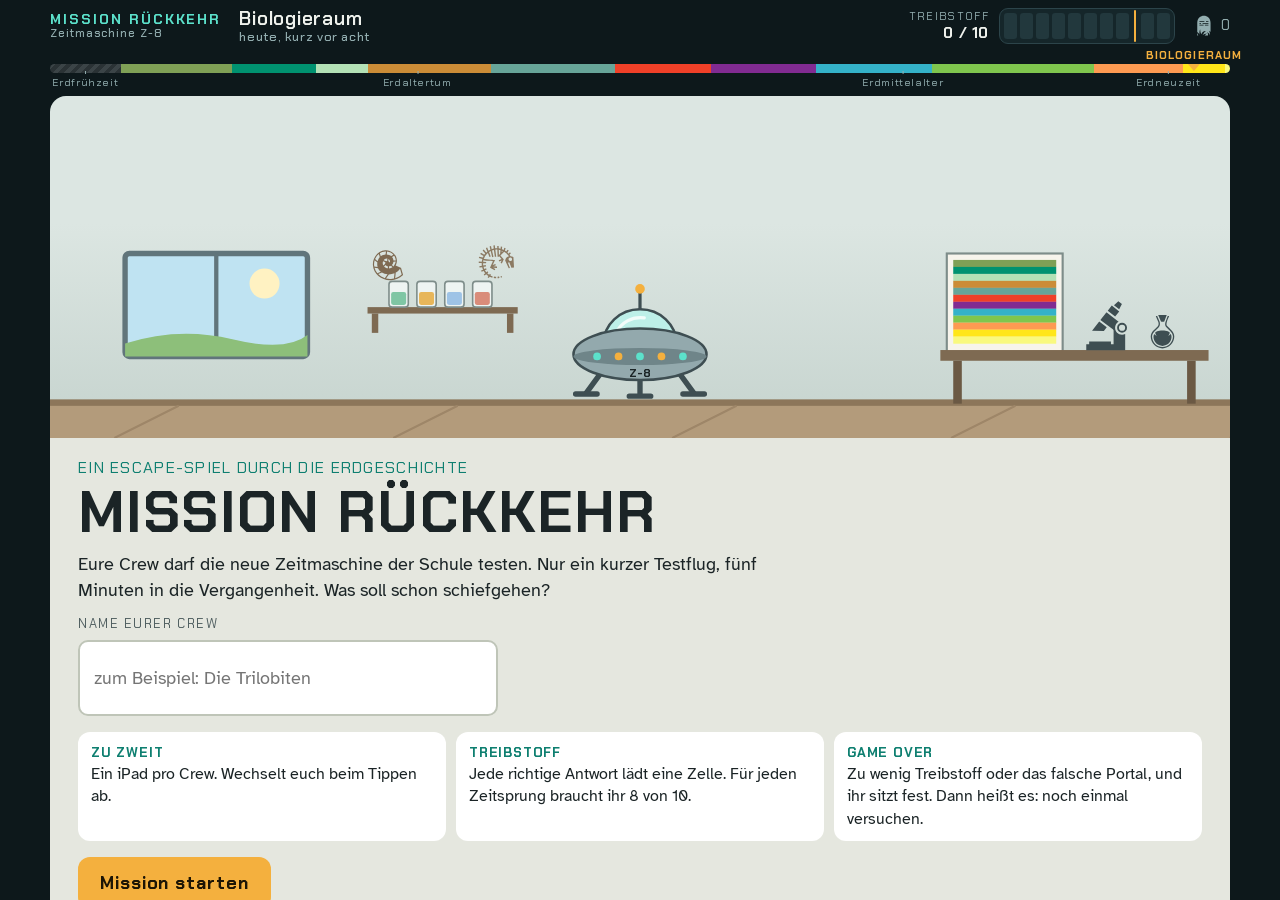
==== HTML App Mission Rückkehr/Mission_Rueckkehr.html @ dff00c0c "Add files via upload" ====
<!doctype html>
<html lang="de">
<head>
<meta charset="utf-8">
<meta name="viewport" content="width=device-width, initial-scale=1, viewport-fit=cover">
</head>
<body>
<title>Mission Rückkehr</title>
<meta name="claude:viewport-fit-sides" content="cover">
<meta name="apple-mobile-web-app-capable" content="yes">
<link rel="preconnect" href="https://fonts.googleapis.com">
<link rel="stylesheet" href="https://fonts.googleapis.com/css2?family=Atkinson+Hyperlegible:wght@400;700&family=Chakra+Petch:wght@500;600;700&display=swap">
<style>
/* Layout: Zeitmaschinen-Konsole (dunkel): oben Anzeige mit Treibstoff, darunter die geologische Zeitskala,
   darunter Szene des Zeitalters und eine helle Arbeitsplatte für die Aufgaben. Overlays für Film, Game over und Sprung. */
:root {
  color-scheme: dark;
  --night: #0D181B;
  --console: #15262A;
  --line: #2C444A;
  --glow: #5CE1CB;
  --amber: #F4B03E;
  --paper: #EEF1EC;
  --muted-d: #93AEB0;
  --stone: #E5E7DF;
  --stone-2: #D4D8CD;
  --stone-3: #BFC5B8;
  --ink: #1B2426;
  --ink-2: #4E5D5F;
  --sel: #0E7F70;
  --ok: #24864F; --ok-bg: #DDEFE3;
  --bad: #B6412A; --bad-bg: #F5DDD5;
  --info-bg: #F1E8CF;
  --blood: #7A1E14;
  --white: #FFFFFF;
  --f-display: "Chakra Petch", "Avenir Next Condensed", "DIN Alternate", "Arial Narrow", system-ui, sans-serif;
  --f-body: "Atkinson Hyperlegible", "Avenir Next", "Segoe UI", system-ui, sans-serif;
  --scene-h: clamp(76px, 19vh, 200px);
  --hero-h: clamp(120px, min(38vh, 30vw), 380px);
}
html { height: 100%; }
body {
  margin: 0; height: 100%; height: 100dvh; overflow: hidden;
  background: var(--night); color: var(--paper);
  font-family: var(--f-body); font-size: 18px; line-height: 1.45;
  padding-left: max(16px, env(safe-area-inset-left, 0px));
  padding-right: max(16px, env(safe-area-inset-right, 0px));
  padding-block: 0;
  -webkit-text-size-adjust: 100%; touch-action: manipulation; -webkit-tap-highlight-color: transparent;
}
#app { height: 100%; display: grid; grid-template-rows: auto auto minmax(0, 1fr); max-width: 1180px; margin: 0 auto; }
button, input { font: inherit; }
button { -webkit-appearance: none; appearance: none; }
:focus-visible { outline: 3px solid var(--glow); outline-offset: 2px; }
svg { overflow: hidden; }

/* ---------- Konsole ---------- */
.hud { display: flex; align-items: center; gap: 8px 18px; padding-block: 8px 4px; flex-wrap: wrap; }
.brand { font-family: var(--f-display); font-weight: 700; letter-spacing: .14em; text-transform: uppercase; font-size: 14px; color: var(--glow); user-select: none; -webkit-user-select: none; line-height: 1.15; cursor: default; }
.brand small { display: block; color: var(--muted-d); letter-spacing: .08em; font-weight: 500; font-size: 11.5px; text-transform: none; max-width: 22ch; overflow: hidden; text-overflow: ellipsis; white-space: nowrap; }
.readout { font-family: var(--f-display); font-size: 19px; font-weight: 600; letter-spacing: .04em; line-height: 1.12; min-width: 0; }
.readout span { display: block; font-size: 12.5px; font-weight: 500; color: var(--muted-d); letter-spacing: .05em; }
.fuel { margin-left: auto; display: flex; align-items: center; gap: 10px; }
.fuel .fl { font-family: var(--f-display); font-size: 11px; letter-spacing: .12em; text-transform: uppercase; color: var(--muted-d); text-align: right; line-height: 1.2; }
.fuel .fl b { display: block; color: var(--paper); font-size: 15px; letter-spacing: .04em; }
.cells { display: flex; gap: 3px; position: relative; padding: 4px; border: 1.5px solid var(--line); border-radius: 9px; background: var(--console); }
.cells i { width: 13px; height: 26px; border-radius: 3px; background: #22383D; transition: background .3s; }
.cells i.on { background: var(--glow); box-shadow: 0 0 8px rgba(92,225,203,.6); }
.cells i.red { background: var(--bad); }
.cells i.pop { animation: pop .45s ease; }
.cells i.mark { margin-left: 6px; }
.cells i.mark::before { content: ""; position: absolute; }
.cells .th { position: absolute; top: -4px; bottom: -4px; width: 2px; background: var(--amber); border-radius: 1px; }
.cells.ready { border-color: var(--glow); }
.lives { display: flex; align-items: center; gap: 6px; font-family: var(--f-display); font-size: 15px; color: var(--muted-d); }
.lives svg { width: 22px; height: 22px; color: var(--muted-d); }
@keyframes pop { 0% { transform: scale(.6); } 60% { transform: scale(1.25); } 100% { transform: scale(1); } }

.timeline { position: relative; padding-block: 16px 2px; }
.tl-bar { display: flex; height: 9px; border-radius: 5px; overflow: hidden; }
.tl-bar i { display: block; height: 100%; }
.tl-bar i.pre { background: repeating-linear-gradient(135deg, #3B4447 0 4px, #2A3235 4px 8px); }
.tl-groups { position: relative; height: 15px; font-family: var(--f-display); font-size: 10.5px; letter-spacing: .06em; color: var(--muted-d); }
.tl-groups span { position: absolute; top: 2px; white-space: nowrap; transform: translateX(-50%); }
.tl-groups span::before { content: ""; position: absolute; left: 50%; top: -4px; height: 3px; width: 1px; background: var(--muted-d); }
.tl-mark { position: absolute; top: 0; transform: translateX(-50%); transition: left 1.2s cubic-bezier(.6,0,.3,1); display: flex; flex-direction: column; align-items: center; pointer-events: none; }
.tl-mark b { font-family: var(--f-display); font-size: 11px; font-weight: 700; letter-spacing: .1em; text-transform: uppercase; color: var(--amber); white-space: nowrap; }
.tl-mark i { width: 0; height: 0; border-left: 6px solid transparent; border-right: 6px solid transparent; border-top: 7px solid var(--amber); }

main { overflow-y: auto; overscroll-behavior: contain; -webkit-overflow-scrolling: touch; min-height: 0; padding-bottom: max(20px, env(safe-area-inset-bottom, 0px)); }
.stage { margin-top: 6px; }
.scene { position: relative; height: var(--scene-h); border-radius: 16px 16px 0 0; overflow: hidden; background: var(--console); }
.scene.hero { height: var(--hero-h); }
.scene > svg { position: absolute; inset: 0; width: 100%; height: 100%; display: block; }
.scene .tag { position: absolute; left: 12px; top: 10px; display: flex; align-items: center; gap: 8px; background: rgba(9,17,19,.78); border-radius: 9px; padding: 5px 10px 5px 6px; }
.tag .era { font-family: var(--f-display); font-weight: 700; letter-spacing: .1em; text-transform: uppercase; font-size: 13.5px; padding: 2px 8px; border-radius: 5px; }
.tag .ago { font-family: var(--f-display); font-size: 13px; color: var(--paper); letter-spacing: .03em; }
.panel { background: var(--stone); color: var(--ink); border-radius: 0 0 16px 16px; padding: 18px clamp(14px, 3vw, 28px) 22px; }

/* Bordcomputer Z-8 */
.z8 { display: grid; grid-template-columns: 64px minmax(0, 1fr); gap: 12px; align-items: start; margin-bottom: 14px; }
.z8-ava { width: 64px; height: 54px; background: var(--night); border-radius: 12px; display: grid; place-items: center; }
.z8-ava svg { width: 56px; height: 46px; }
.z8-msg { background: var(--night); color: var(--paper); border-radius: 4px 14px 14px 14px; padding: 10px 14px; min-height: 44px; }
.z8-msg b { font-family: var(--f-display); letter-spacing: .12em; color: var(--glow); font-size: 12.5px; display: block; }
.z8-msg p { margin: 2px 0 0; font-size: 17.5px; line-height: 1.4; }
.z8-msg p + p { margin-top: 6px; }
.tk-how { font-size: 15px; color: var(--ink-2); margin: -4px 0 12px; }
.tk-n { font-family: var(--f-display); font-weight: 700; font-size: 12.5px; letter-spacing: .14em; text-transform: uppercase; color: var(--sel); margin-bottom: 6px; }

/* Knöpfe und Rückmeldungen */
.btn { font-family: var(--f-display); font-weight: 700; font-size: 18px; letter-spacing: .05em; border-radius: 12px; padding: 12px 22px; min-height: 52px; border: 0; cursor: pointer; display: inline-flex; align-items: center; justify-content: center; gap: 10px; color: #1D1505; background: var(--amber); }
.btn:active { transform: translateY(1px); }
.btn.ghost { background: transparent; color: var(--ink); border: 2px solid var(--stone-3); }
.btn.ghost.dark { color: var(--paper); border-color: var(--line); }
.btn.teal { background: var(--glow); }
.btn.red { background: #E2563C; color: #FFFFFF; }
.btn[disabled] { opacity: .4; cursor: default; }
.actions { display: flex; gap: 12px; flex-wrap: wrap; margin-top: 16px; align-items: center; }
.actions .grow { flex: 1; }
.fb { margin-top: 12px; padding: 11px 15px; border-radius: 12px; font-size: 16.5px; max-width: 80ch; }
.fb:empty { display: none; }
.fb.info { background: var(--info-bg); }
.fb.ok { background: var(--ok-bg); border-left: 5px solid var(--ok); }
.fb.bad { background: var(--bad-bg); border-left: 5px solid var(--bad); }

/* Kärtchen und Ziele */
.pool { display: flex; flex-wrap: wrap; gap: 10px; padding: 10px; background: var(--stone-2); border-radius: 12px; min-height: 64px; align-content: flex-start; }
.pool:empty::before { content: "Alle Kärtchen sind verteilt."; color: var(--ink-2); font-size: 15px; align-self: center; padding-left: 4px; }
.pool-l { font-family: var(--f-display); font-size: 11.5px; letter-spacing: .14em; text-transform: uppercase; color: var(--ink-2); margin: 0 0 6px; }
.tray { position: sticky; bottom: 0; z-index: 4; background: var(--stone); padding: 10px 0 6px; margin-top: 12px; border-top: 1px solid var(--stone-3); }
.chip { max-width: 100%; background: var(--white); color: var(--ink); border: 2px solid var(--stone-3); border-radius: 10px; padding: 8px 13px; min-height: 48px; display: inline-flex; align-items: center; gap: 10px; cursor: pointer; text-align: left; font-size: 16.5px; line-height: 1.25; }
.chip .ci { display: inline-grid; place-items: center; flex: none; }
.chip small { display: block; color: var(--ink-2); font-size: 13.5px; line-height: 1.25; margin-top: 2px; }
.chip.sel { border-color: var(--sel); box-shadow: 0 0 0 3px rgba(14,127,112,.35); }
.chip.ok { border-color: var(--ok); background: #EDF7F0; cursor: default; }
.chip.bad { border-color: var(--bad); background: var(--bad-bg); cursor: default; }
.chip .fix { display: block; font-size: 13.5px; font-weight: 700; color: var(--bad); margin-top: 3px; }
.chip.shake { animation: shake .45s; }
@keyframes shake { 0%,100% { transform: translateX(0); } 25% { transform: translateX(-5px); } 75% { transform: translateX(5px); } }
.tile { display: inline-grid; place-items: center; width: 44px; height: 44px; border-radius: 9px; }
.tile svg { width: 32px; height: 32px; display: block; }
.zone { border: 2px dashed #98A196; border-radius: 12px; background: rgba(255,255,255,.55); min-height: 56px; padding: 7px; display: flex; flex-wrap: wrap; gap: 8px; align-items: center; cursor: pointer; min-width: 0; }
.zone.armed { border-color: var(--sel); border-style: solid; background: rgba(14,127,112,.08); }
.locked .zone { cursor: default; }
.num { width: 36px; height: 36px; border-radius: 50%; background: var(--sel); color: var(--white); display: grid; place-items: center; font-family: var(--f-display); font-weight: 700; font-size: 18px; flex: none; }

.lab { display: grid; grid-template-columns: minmax(0, 1.2fr) minmax(0, 1fr); gap: 16px; align-items: start; }
.lab figure { margin: 0; background: var(--white); border-radius: 14px; padding: 6px; }
.lab figure svg { width: 100%; height: auto; max-height: 38vh; display: block; }
.lab .rows { display: grid; gap: 10px; }
.lrow { display: grid; grid-template-columns: 40px minmax(0,1fr); gap: 10px; align-items: center; }
.bins { display: grid; grid-template-columns: repeat(auto-fit, minmax(min(100%, 240px), 1fr)); gap: 12px; }
.bin { display: flex; flex-direction: column; gap: 8px; min-width: 0; }
.bin-h { font-family: var(--f-display); font-weight: 700; letter-spacing: .05em; font-size: 17px; padding: 7px 12px; border-radius: 10px; background: var(--ink); color: var(--paper); }
.bin-h small { display: block; font-family: var(--f-body); font-weight: 400; font-size: 13.5px; letter-spacing: 0; opacity: .8; }
.bin .zone { min-height: 130px; align-content: flex-start; }
.order { display: grid; grid-template-columns: repeat(var(--n, 5), minmax(0, 1fr)); gap: 10px; }
.oslot { display: flex; flex-direction: column; gap: 6px; min-width: 0; align-items: stretch; }
.oslot .num { margin: 0 auto; }
.oslot .zone { min-height: 128px; padding: 5px; align-items: stretch; justify-content: center; }
.order-hint { display: flex; justify-content: space-between; font-family: var(--f-display); font-size: 12.5px; letter-spacing: .06em; color: var(--ink-2); margin-top: 6px; }
.chip.card { flex-direction: column; align-items: stretch; gap: 5px; padding: 6px 8px 8px; font-size: 15px; width: 100%; }
.pool .chip.card { width: calc(25% - 8px); min-width: 150px; }
.chip.card .ci svg { width: 100%; height: 64px; display: block; }
.wt { background: #F0EDE4; border-radius: 7px; padding: 4px; color: #3E3328; }
.match { display: grid; grid-template-columns: repeat(auto-fit, minmax(min(100%, 400px), 1fr)); gap: 10px 18px; }
.mrow { display: grid; grid-template-columns: 150px minmax(0,1fr); gap: 10px; align-items: center; }
.mrow .cat { font-weight: 700; font-size: 17px; line-height: 1.2; }
.cloze { font-size: 18.5px; line-height: 2.3; max-width: 80ch; background: var(--white); border-radius: 14px; padding: 12px 16px; }
.zone.gap { display: inline-flex; min-height: 44px; min-width: 140px; padding: 3px 6px; vertical-align: middle; margin: 2px; line-height: 1.2; }
.zone.gap .chip { min-height: 36px; padding: 4px 10px; }
.zone .fixw { font-size: 14px; font-weight: 700; color: var(--bad); padding: 0 4px; }

/* Ja-nein-Karten */
.yn { display: grid; grid-template-columns: 112px minmax(0, 1fr); gap: 16px; align-items: center; background: var(--white); border-radius: 14px; padding: 14px 16px; }
.yn .tile { width: 112px; height: 112px; border-radius: 14px; }
.yn .tile svg { width: 80px; height: 80px; }
.yn q { display: block; font-size: 20px; font-weight: 700; line-height: 1.35; quotes: none; }
.yn .cnt { font-family: var(--f-display); font-size: 12.5px; letter-spacing: .14em; text-transform: uppercase; color: var(--ink-2); }
.two { display: flex; gap: 12px; margin-top: 12px; flex-wrap: wrap; }
.opt { flex: 1 1 200px; background: var(--white); border: 2px solid var(--stone-3); border-radius: 12px; padding: 12px 16px; min-height: 56px; cursor: pointer; color: var(--ink); font-family: var(--f-display); font-weight: 700; font-size: 19px; }
.opt.ok { border-color: var(--ok); background: var(--ok-bg); }
.opt.bad { border-color: var(--bad); background: var(--bad-bg); }
.opt[disabled] { cursor: default; }
.prog { display: flex; gap: 6px; margin: 0 0 10px; }
.prog i { width: 26px; height: 6px; border-radius: 3px; background: var(--stone-3); }
.prog i.ok { background: var(--ok); } .prog i.bad { background: var(--bad); } .prog i.cur { background: var(--sel); }

/* Portale */
.portals { display: grid; grid-template-columns: repeat(auto-fit, minmax(min(100%, 220px), 1fr)); gap: 14px; }
.portal { background: var(--night); color: var(--paper); border: 0; border-radius: 16px; padding: 16px 14px 18px; cursor: pointer; display: grid; justify-items: center; gap: 12px; text-align: center; font-size: 17px; line-height: 1.3; }
.portal .ring { width: 116px; height: 116px; border-radius: 50%; display: grid; place-items: center; position: relative; }
.portal .ring::before, .portal .ring::after { content: ""; position: absolute; inset: -6px; border-radius: 50%; border: 3px solid var(--glow); border-color: var(--glow) transparent var(--glow) transparent; animation: spin 2.4s linear infinite; }
.portal .ring::after { inset: -14px; border-color: transparent var(--amber) transparent var(--amber); border-width: 2px; animation-duration: 3.6s; animation-direction: reverse; }
.portal .ring span { display: flex; gap: 2px; }
.portal .ring svg { width: 48px; height: 48px; }
.portal:active { transform: scale(.98); }

/* Zeitsturm */
.track { position: relative; height: 54px; background: var(--night); border-radius: 12px; margin-bottom: 14px; overflow: hidden; }
.track .rail { position: absolute; left: 50px; right: 70px; top: 26px; height: 3px; background: repeating-linear-gradient(90deg, #3E5A60 0 10px, transparent 10px 18px); }
.track .home { position: absolute; right: 12px; top: 8px; font-family: var(--f-display); font-size: 12px; color: var(--glow); letter-spacing: .1em; text-align: center; line-height: 1.1; }
.track .home svg { width: 22px; height: 22px; display: block; margin: 0 auto; color: var(--glow); }
.track .ship { position: absolute; top: 4px; width: 62px; height: 46px; transition: left .8s cubic-bezier(.5,0,.3,1); }
.track .ship svg { width: 100%; height: 100%; }
.timer { height: 8px; border-radius: 4px; background: var(--stone-2); overflow: hidden; margin: 10px 0 0; }
.timer i { display: block; height: 100%; background: var(--sel); width: 100%; }
.timer.low i { background: var(--bad); }
.st-card { background: var(--white); border-radius: 14px; padding: 16px 18px; }
.st-card q { display: block; font-size: 21px; font-weight: 700; line-height: 1.35; quotes: "„" "“"; }
.st-card .cnt { font-family: var(--f-display); font-size: 12.5px; letter-spacing: .14em; text-transform: uppercase; color: var(--ink-2); }

/* Start und Diplom */
.hero-sub { font-family: var(--f-display); font-size: 16px; letter-spacing: .08em; text-transform: uppercase; color: var(--sel); margin: 0 0 4px; }
.hero-h { font-family: var(--f-display); font-weight: 700; font-size: clamp(34px, 6vw, 58px); line-height: 1; letter-spacing: .02em; margin: 0 0 10px; text-transform: uppercase; color: var(--ink); }
.crew { display: grid; gap: 6px; max-width: 420px; margin: 12px 0 2px; }
.crew label { font-family: var(--f-display); font-size: 13px; letter-spacing: .12em; text-transform: uppercase; color: var(--ink-2); }
.crew input { font-size: 18px; padding: 11px 14px; border-radius: 10px; border: 2px solid var(--stone-3); background: var(--white); color: var(--ink); min-height: 50px; }
.crew input:focus { outline: 3px solid var(--sel); border-color: var(--sel); }
.rules { display: grid; grid-template-columns: repeat(auto-fit, minmax(200px, 1fr)); gap: 10px; margin: 16px 0 4px; padding: 0; list-style: none; }
.rules li { background: var(--white); border-radius: 12px; padding: 11px 13px; font-size: 15.5px; }
.rules li b { display: block; font-family: var(--f-display); letter-spacing: .06em; color: var(--sel); font-size: 13.5px; text-transform: uppercase; }
.credits { margin-top: 16px; font-size: 13px; color: var(--ink-2); }
.diploma { position: relative; background: #FBF7EC; border: 2px solid #D9CBA4; border-radius: 18px; padding: 22px clamp(16px, 4vw, 40px); text-align: center; box-shadow: inset 0 0 0 6px #FBF7EC, inset 0 0 0 8px #E5D8B5; }
.diploma .trophy { width: 84px; height: 84px; color: #C08A1E; margin: 0 auto 4px; display: block; }
.diploma .dk { font-family: var(--f-display); letter-spacing: .3em; text-transform: uppercase; color: #8A7552; font-size: 14px; }
.diploma h1 { font-family: var(--f-display); font-size: clamp(28px, 5vw, 44px); margin: 4px 0 6px; color: var(--ink); line-height: 1.05; }
.diploma p { margin: 0 auto; max-width: 52ch; color: var(--ink-2); font-size: 17px; }
.stats { display: flex; justify-content: center; gap: 10px 26px; flex-wrap: wrap; margin: 16px 0 6px; }
.stats div { font-family: var(--f-display); font-size: 13px; letter-spacing: .1em; text-transform: uppercase; color: #8A7552; }
.stats b { display: block; font-size: 28px; color: var(--ink); letter-spacing: .02em; }
.rank { display: inline-block; margin-top: 10px; font-family: var(--f-display); font-weight: 700; letter-spacing: .08em; background: var(--ink); color: var(--amber); padding: 6px 14px; border-radius: 8px; }
.confetti { position: fixed; inset: 0; pointer-events: none; z-index: 40; overflow: hidden; }
.confetti i { position: absolute; top: -20px; width: 9px; height: 14px; border-radius: 2px; animation: fall 3.2s linear forwards; }
@keyframes fall { to { transform: translateY(110vh) rotate(540deg); } }

/* ---------- Overlays ---------- */
.ov { position: fixed; inset: 0; z-index: 50; background: var(--night); color: var(--paper); display: grid; grid-template-rows: minmax(0, 1fr) auto; padding: env(safe-area-inset-top, 0px) max(16px, env(safe-area-inset-right, 0px)) max(14px, env(safe-area-inset-bottom, 0px)) max(16px, env(safe-area-inset-left, 0px)); animation: fadein .3s ease; }
.ov.out { animation: fadeout .35s ease forwards; }
@keyframes fadein { from { opacity: 0; } to { opacity: 1; } }
@keyframes fadeout { to { opacity: 0; } }
.ov-stage { position: relative; min-height: 0; overflow: hidden; border-radius: 0 0 18px 18px; }
.ov-stage > svg { position: absolute; inset: 0; width: 100%; height: 100%; }
.ov-bottom { width: 100%; max-width: 980px; margin: 0 auto; padding-top: 14px; }
.cap { font-size: clamp(19px, 2.6vw, 25px); line-height: 1.4; min-height: 3.2em; }
.cap p { margin: 0 0 6px; }
.cap .who { font-family: var(--f-display); color: var(--glow); letter-spacing: .12em; font-size: .7em; display: block; }
.ov .actions { justify-content: space-between; }
.skip { background: transparent; border: 0; color: var(--muted-d); font-family: var(--f-display); letter-spacing: .08em; font-size: 15px; cursor: pointer; padding: 10px 6px; min-height: 44px; }
.count { position: absolute; inset: 0; display: grid; place-items: center; pointer-events: none; }
.count b { font-family: var(--f-display); font-size: clamp(80px, 22vh, 200px); color: var(--amber); text-shadow: 0 0 30px rgba(244,176,62,.7); opacity: 0; animation: cnt 1s ease forwards; }
@keyframes cnt { 0% { opacity: 0; transform: scale(1.6); } 30% { opacity: 1; transform: scale(1); } 85% { opacity: 1; } 100% { opacity: 0; transform: scale(.8); } }
.alarm { position: absolute; inset: 0; display: grid; place-items: center; text-align: center; pointer-events: none; }
.alarm b { font-family: var(--f-display); font-size: clamp(34px, 8vw, 80px); letter-spacing: .1em; color: #FF5A3C; text-shadow: 0 0 24px rgba(255,70,40,.8); animation: blinkA .5s steps(2) infinite; display: block; }
.alarm span { display: block; font-family: var(--f-display); font-size: clamp(20px, 3.4vw, 32px); color: var(--amber); margin-top: 8px; font-variant-numeric: tabular-nums; }
.redwash { position: absolute; inset: 0; background: rgba(255,40,20,.18); animation: blinkA .5s steps(2) infinite; pointer-events: none; }
@keyframes blinkA { 50% { opacity: .25; } }

/* Game over */
.death { background: #140707; grid-template-rows: auto minmax(0, 1fr); }
.death .ov-stage { height: clamp(90px, 26vh, 260px); filter: grayscale(.75) brightness(.6); border-radius: 0 0 18px 18px; }
.death .ov-stage::after { content: ""; position: absolute; inset: 0; background: radial-gradient(ellipse at center, transparent 30%, rgba(120,10,0,.55) 100%); }
.death .scroll { overflow-y: auto; min-height: 0; }
.death .ov-bottom { padding-bottom: 8px; }
.go { font-family: var(--f-display); font-weight: 700; font-size: clamp(38px, 8vw, 72px); letter-spacing: .1em; color: #FF5A3C; text-shadow: 0 0 22px rgba(255,70,40,.6); line-height: 1; margin-top: 8px; animation: goIn .8s ease; }
@keyframes goIn { from { letter-spacing: .6em; opacity: 0; } to { letter-spacing: .1em; opacity: 1; } }
.death h2 { margin: 6px 0 10px; font-size: 22px; color: #F5D6CF; }
.dlines { list-style: none; margin: 0; padding: 0; display: grid; gap: 6px; }
.dlines li { font-size: 17.5px; line-height: 1.4; color: #EEDCD8; opacity: 0; transform: translateY(6px); transition: opacity .4s, transform .4s; }
.dlines li.in { opacity: 1; transform: none; }
.find { margin-top: 14px; background: #F3EBDA; color: #2A2018; border-radius: 12px; padding: 12px 16px; opacity: 0; transition: opacity .5s; border-left: 6px solid #8A7552; }
.find.in { opacity: 1; }
.find .fk { font-family: var(--f-display); font-size: 12.5px; letter-spacing: .14em; text-transform: uppercase; color: #8A7552; }
.find .ff { font-family: var(--f-display); font-weight: 700; font-size: 20px; }
.find p { margin: 4px 0 0; font-size: 16px; }

/* Zeitsprung */
.jump { place-items: center; grid-template-rows: auto; text-align: center; background: radial-gradient(circle at 50% 50%, #12343A 0%, var(--night) 62%); }
.rings { position: relative; width: 210px; height: 210px; margin: 0 auto 16px; }
.rings i { position: absolute; inset: 0; border-radius: 50%; border: 3px solid var(--glow); border-color: var(--glow) transparent var(--glow) transparent; animation: spin 1.1s linear infinite; }
.rings i:nth-child(2) { inset: 26px; border-color: transparent var(--amber) transparent var(--amber); animation-duration: .8s; animation-direction: reverse; }
.rings i:nth-child(3) { inset: 54px; border-color: var(--glow) transparent transparent transparent; animation-duration: .55s; }
.rings b { position: absolute; inset: 82px; border-radius: 50%; background: radial-gradient(circle, #FFFFFF 0%, var(--glow) 45%, transparent 72%); animation: pulse .7s ease-in-out infinite alternate; }
@keyframes spin { to { transform: rotate(360deg); } }
@keyframes pulse { from { transform: scale(.7); opacity: .7; } to { transform: scale(1.15); opacity: 1; } }
.jump h2 { font-family: var(--f-display); font-size: 15px; letter-spacing: .3em; text-transform: uppercase; color: var(--glow); margin: 0 0 6px; }
.jump .to { font-family: var(--f-display); font-weight: 700; font-size: clamp(30px, 6vw, 48px); letter-spacing: .06em; text-transform: uppercase; }
.jump .cnt { font-family: var(--f-display); font-size: 22px; color: var(--amber); margin-top: 6px; font-variant-numeric: tabular-nums; }

/* Lehrkraft */
.teach { position: fixed; inset: 0; z-index: 70; background: rgba(5,10,12,.88); display: grid; place-items: center; padding: 16px; overflow-y: auto; }
.teach .box { background: var(--stone); color: var(--ink); border-radius: 16px; padding: 20px; max-width: 600px; width: 100%; }
.teach .grid { display: grid; grid-template-columns: repeat(auto-fit, minmax(140px, 1fr)); gap: 8px; margin: 10px 0; }
.teach label { display: flex; gap: 10px; align-items: center; font-size: 17px; padding: 6px 0; }
.teach input[type=checkbox] { width: 24px; height: 24px; }

/* SVG-Animationen in den Szenen */
.spin { transform-box: fill-box; transform-origin: center; animation: spin 3s linear infinite; }
.spin.rev { animation-direction: reverse; animation-duration: 4.5s; }
.blink { animation: blinkA 1s steps(2) infinite; }
.rise { animation: rise 2.6s ease-in infinite; transform-box: fill-box; }
.rise.d1 { animation-delay: .6s; } .rise.d2 { animation-delay: 1.2s; } .rise.d3 { animation-delay: 1.8s; }
@keyframes rise { 0% { transform: translateY(8px); opacity: 0; } 30% { opacity: .8; } 100% { transform: translateY(-26px); opacity: 0; } }
.bob { animation: bob 3.4s ease-in-out infinite alternate; transform-box: fill-box; }
.bob.d2 { animation-delay: 1.2s; }
@keyframes bob { to { transform: translateY(8px); } }
.fall { animation: snow 5s linear infinite; transform-box: fill-box; }
.fall.d1 { animation-delay: -1.2s; } .fall.d2 { animation-delay: -2.5s; } .fall.d3 { animation-delay: -3.7s; }
@keyframes snow { from { transform: translateY(-20px); } to { transform: translateY(40px); } }
.flash { animation: flash 2.2s steps(1) infinite; }
.flash.d1 { animation-delay: .5s; } .flash.d2 { animation-delay: 1.1s; } .flash.d3 { animation-delay: 1.6s; }
@keyframes flash { 0%, 100% { opacity: 0; } 8%, 14% { opacity: 1; } 10% { opacity: .2; } }
.flashc { animation: flashc 1.2s ease-out forwards; }
@keyframes flashc { 0% { opacity: 1; } 100% { opacity: 0; } }
.shake { animation: shakeS .35s linear infinite; transform-box: fill-box; transform-origin: center; }
@keyframes shakeS { 0%,100% { transform: translate(0,0) rotate(0); } 25% { transform: translate(-3px,1px) rotate(-2deg); } 75% { transform: translate(3px,-1px) rotate(2deg); } }

@media (hover: hover) {
  .btn:hover { filter: brightness(1.05); }
  .portal:hover { box-shadow: 0 0 0 3px var(--glow); }
  .chip:not(.ok):not(.bad):hover { border-color: var(--sel); }
}
@media (max-width: 760px) {
  body { font-size: 17px; }
  .lab { grid-template-columns: minmax(0, 1fr); }
  .order { grid-template-columns: repeat(2, minmax(0, 1fr)); }
  .pool .chip.card { width: calc(50% - 5px); min-width: 0; }
  .match { grid-template-columns: minmax(0, 1fr); }
  .mrow { grid-template-columns: 112px minmax(0,1fr); }
  .tray { position: static; }
  .fuel .fl { display: none; }
  .cells i { width: 10px; height: 22px; }
  .yn { grid-template-columns: 72px minmax(0,1fr); }
  .yn .tile { width: 72px; height: 72px; } .yn .tile svg { width: 52px; height: 52px; }
  .z8 { grid-template-columns: 48px minmax(0, 1fr); }
  .z8-ava { width: 48px; height: 42px; } .z8-ava svg { width: 42px; height: 34px; }
}
@media (max-height: 640px) {
  :root { --scene-h: clamp(64px, 15vh, 120px); --hero-h: clamp(100px, 30vh, 220px); }
}
@media (prefers-reduced-motion: reduce) {
  *, *::before, *::after { animation-duration: .01ms !important; animation-iteration-count: 1 !important; transition-duration: .01ms !important; }
}
.cells em.sep { width: 2px; align-self: stretch; background: var(--amber); border-radius: 1px; margin: -3px 2px; }
.count b { grid-area: 1 / 1; }
@media (max-width: 560px) { .tl-groups { display: none; } .timeline { padding-bottom: 6px; } }
/* Kartenablage: eine Zeile zum Wischen, damit die Ziele sichtbar bleiben */
.tray .pool { flex-wrap: nowrap; overflow-x: auto; overscroll-behavior-x: contain; -webkit-overflow-scrolling: touch; scroll-snap-type: x proximity; align-items: stretch; }
.tray .chip { flex: 0 0 auto; max-width: 300px; scroll-snap-align: start; }
.tray .chip.card { width: 176px; min-width: 0; }
.tray .pool::-webkit-scrollbar { height: 8px; }
.tray .pool::-webkit-scrollbar-thumb { background: var(--stone-3); border-radius: 4px; }
@media (max-width: 760px) {
  .tray .pool { flex-wrap: wrap; overflow-x: visible; }
  .tray .chip { flex: 0 1 auto; max-width: 100%; }
  .tray .chip.card { width: calc(50% - 5px); }
}
@media (max-width: 760px) { .swipe { display: none; } }
/* Filmsequenz: Bild mittig, nicht bildschirmhoch */
.ov.cine { grid-template-rows: minmax(0, 1fr) auto auto minmax(0, 1fr); }
.ov.cine > .ov-stage { grid-row: 2; height: max(150px, min(56vh, 36vw)); width: 100%; max-width: 1180px; margin: 0 auto; border-radius: 18px; }
.ov.cine > .ov-bottom { grid-row: 3; }

</style>

<div id="app">
  <header class="hud" id="hud"></header>
  <div class="timeline" id="tl"></div>
  <main id="main"></main>
</div>

<script>
const ICON = {"GiTrilobite":"<path d=\"M159.9 19.55c-20.7.2-41.7 7.8-60.4 20.8-53.2 37-89.8 119.45-56.7 216.85 14 41.3 17.2 76.3 12.5 102.9-4.6 26.5-16.6 44.3-33.4 53.5l9 16.4c22.5-12.3 37.5-36 42.8-66.7 5.4-30.7 1.6-68.6-13.2-112.1-30.7-90.4 3.9-163.55 49.7-195.45 22.9-16 48.2-21.4 69.9-14.6 8.8 2.7 17.2 7.5 24.9 14.6 6.8-1.9 13.9-3.4 21-4.5-11.5-14-25.3-23.3-40.4-28-9.2-2.48-17.2-3.7-25.7-3.7zm166.5 3.8c-14.9 4.6-28.5 13.7-40 27.4 7.3 1 14.5 2.4 21.6 4.2 7.4-6.7 15.5-11.2 24-13.8 21.7-6.8 46.9-1.4 69.8 14.6 45.8 31.9 80.5 105.05 49.7 195.45-14.7 43.5-18.6 81.4-13.2 112.1 5.4 30.7 20.4 54.4 42.8 66.7l9-16.4c-16.7-9.2-28.8-27-33.4-53.5-4.6-26.6-1.5-61.6 12.5-102.9 33.1-97.4-3.5-179.75-56.7-216.85-18.7-13-39.7-20.6-60.3-20.8-8.9.1-18.5 1.48-25.8 3.8zM258 67.45c-45.6 0-86 15.3-115.4 46.25-18.4 19.4-32.6 45.3-40.6 78.1 25.2-18.3 62.6-29.2 87.9-33.8 3-.4 4.9-.3 7.4 1.1 40.3 20.3 84.2 21.5 121.7 0 2.4-1.8 3.6-1.6 6.4-1.1 35.8 5 64.1 15.1 88.5 33.4-8.1-32.6-22.2-58.3-40.6-77.7C344 82.75 303.5 67.45 258 67.45zM190.9 177c-28.4 7.6-94.13 24.2-95.2 57h-.2c-.5 6-.8 12.2-.9 18.6 27.9-23.9 64.7-34.3 97.2-40.1-.5 6.3-.9 12.7-1.3 19.2-30.8 6.8-92.77 17.3-94.6 56.1v.2c.7 7 1.5 13.8 2.6 20.6 22.9-21.8 63.8-35.3 90.8-40.6-.2 6.4 0 13.3 0 19.1-26.5 8.6-82.9 20.6-84.9 50.7 2 7.8 4.3 15.6 6.8 23 18.7-20.2 55.9-32.8 79.3-37.7.4 6.4.8 12.7 1.3 18.9-24.7 5.7-66.7 19.4-71.6 41.5 4.2 9.5 8.9 18.5 13.9 26.9 15.2-17.6 42-26.7 61.5-31.3.8 6.4 1.8 12.5 2.8 18.7-15.1 5.1-50.3 13.9-52.3 30.7 6.9 9.3 14.4 17.8 22.2 25.3 9.9-10.1 26-15.7 37.8-18.5 1.6 6.3 3.3 12.3 5.2 18-10.8 3.9-21.6 5.4-28.7 12.5 22.7 17.1 48.3 26.6 75.4 26.6 26.6 0 51.8-9.1 74.3-25.8-7.6-7.1-20-10.8-28.7-13.1 1.8-5.7 3.6-11.7 5.2-18 12.9 3.3 30.8 10.5 37.8 19.3 8.8-8.2 17-17.7 24.6-28.2-8.6-18.2-37.1-25.7-54.4-29.5 1-6 2-12.1 2.8-18.6 23.7 5.2 49 13 63 30.7 4.7-8.1 9.1-16.7 13.1-25.7-6.4-24.2-52.2-37.4-72.2-41.7.5-6.2.9-12.4 1.3-18.8 27.5 5.7 63.2 18.2 79.9 37.7 2.5-7.2 4.7-14.6 6.6-22.2-13.7-27.7-60.3-45.9-85.3-51.2 0-6.8.3-13 0-19.2 34.5 11.7 70 18.2 91.2 42.4 1.2-7.4 2.1-14.9 2.8-22.5-7.3-35.6-67.6-51.1-95.2-56.4-.4-6.5-.8-13-1.3-19.2 34.9 7 72.7 16.8 97.8 40.2-.1-8-.5-15.8-1.2-23.3-13.5-33.4-66.2-46.7-95-52.2-44.8 21.5-92.3 22.1-134.2-.1zm114 37c.5 6.7 1 13.6 1.4 20.6-31.3 12.6-68.2 13-97.3.6.4-6.8.8-13.5 1.4-20.2 28.4 13.4 68.6 14.8 94.5-1zm2.5 55.7c0 7.4-.1 15.3-.2 21.8-31.6 13.2-69.7 13.5-99.1.6-.1-7.9-.2-13.9-.2-21.2 30.3 15.1 72.2 16.8 99.5-1.2zm-1.6 55.3c-.5 7.6-1 15.1-1.7 22.3-30 11.6-65 11.9-92.9.6-.7-7-1.2-14.3-1.7-21.7 28.2 14.2 71 15.9 96.3-1.2zm-5.7 56.1c-1.1 7.6-2.3 14.8-3.6 21.8-26.1 7.7-53.6 7.9-77.9.3-1.2-6.8-2.4-13.9-3.5-21.4 26.7 10.5 60.4 11.6 85-.7zM225 432.6c19.5 8.1 46.4 9.7 64.9.1-2.2 8.2-4.5 15.7-6.9 22.5-17.3 3.7-35.1 3.9-51.2-.2-2.4-6.7-4.6-14.2-6.8-22.4z\"></path>","GiFern":"<path d=\"M127.3 21.33c-8.7 3.74-15.7 8.57-21.9 14.01 2.5 4.7 5.1 9.41 7.7 14.15 7-9.07 12.3-19.08 14.2-28.16zM48.18 35.86c-5.47.1-11.12.85-17.01 2.59 10 10.35 26.54 17.43 42.18 19.64-2.11-6.66-4.07-13.27-5.87-19.82-6.24-1.52-12.63-2.5-19.3-2.41zm37.84 1.07C108.6 116.3 155.9 207.1 214 288.5c62.5 87.4 137.5 164 205.5 205.5h72c-164.8-99-318-289.6-405.48-457.07zm65.58.6c-13.3 5.97-23.5 14.12-32.2 23.3 3.4 5.95 6.8 11.92 10.3 17.9 10.7-12.79 19.2-27.8 21.9-41.2zm36.6 10.95c-22.2 10.69-37.1 26.96-49.9 44.61 4.1 6.72 8.2 13.41 12.5 20.21 17.8-18 33.2-43.11 37.4-64.82zM47.86 68.68c-7.31 0-14.87.83-22.77 2.76C39.3 83.57 63.75 91.51 85.6 92.93c-2.62-6.81-5.09-13.58-7.42-20.31-9.76-2.33-19.78-3.97-30.32-3.94zm174.64 9.48c-27.8 10.8-45.5 30.34-61.8 50.54 3.5 5.4 7.1 10.8 10.7 16.2 22.4-15.8 44.3-42.9 51.1-66.74zm28.1 25.94c-31.5 13.4-50.6 35-67.8 57.6 4.3 6.2 8.7 12.4 13.1 18.5 25.3-18.7 49-49.8 54.7-76.1zm-188.95 1.7c-13.6.1-27.46 2.2-41.65 7.7 20.75 13 53.96 18.8 81 16.3-3.28-7.3-6.4-14.5-9.38-21.7-9-1.3-18.07-2.2-27.25-2.3zm217.95 33.5c-32.7 13.9-52 36.7-69.7 60.2 4.3 5.8 8.7 11.6 13.1 17.3 26.1-18.4 50.7-50.5 56.6-77.5zm-185.3 3.3c-21.73.1-43.47 2.5-64.55 14.4 23.57 10.2 59.64 10.3 85.15 2.3-2.7-5.5-5.4-11.1-8-16.6-2.7-.1-5.5-.1-8.25-.1zm219.1 23.7c-35.5 15.8-57.7 40.9-77.3 67.3 6 7.7 12.2 15.4 18.5 23 27.7-23.8 52.5-59.6 58.8-90.3zm-194.5 16.2c-26.84-.1-54.08 2.3-82.42 17.9 26.28 12.8 69.92 12.3 101.12 1.6-3.7-6.5-7.2-12.9-10.7-19.4-2.7-.1-5.3-.1-8-.1zm236.3 17.3c-39.6 17.7-62.6 46.7-84 76.5 5.8 6.7 11.6 13.4 17.5 20 30.7-23.4 59.6-63 66.5-96.5zm-220.3 19.4c-26.8 0-54.11 2.3-82.43 17.9 27.65 13.4 74.43 12.3 105.73-.1-3.6-5.8-7.1-11.7-10.6-17.6-4.2-.1-8.4-.2-12.7-.2zm261.6 8.4c-43.5 19.8-68.7 52.4-92.2 85.9 6.7 7.1 13.4 14.2 20.2 21.2 33.4-26.1 64.5-69.9 72-107.1zm45.2 27.5c-49.1 23.2-75.2 59.8-100.4 96.5 6.7 6.6 13.5 13.2 20.3 19.6 37.7-27.1 73.5-76 80.1-116.1zm-270.9 1.8c-36.9 1.5-74.06 4.6-110.83 28.2 34.33 13.8 88.63 9.8 125.63-5.8-5-7.4-10-14.9-14.8-22.4zM486.3 280c-51 26.5-77.5 68.7-103.4 110.6 7.4 6.6 14.9 13.1 22.5 19.4 38.1-30.4 74.2-85 80.9-130zm-283.6 23.5c-40.4 3.3-81.2 6.4-120.44 34.1 37.84 13.2 98.04 4.6 133.74-15.9-4.5-6-8.9-12.1-13.3-18.2zM494 342.6c-32.9 25.6-48.1 51.6-68.4 83.8 8.8 6.9 17.6 13.6 26.5 20 17.5-14.4 28.2-33.1 41.9-53.3zm-257.2 5.7c-42.1 9.6-84.4 19.9-121 54.6 41.5 7.9 101.6-8.3 138.2-33.7-5.8-6.8-11.6-13.8-17.2-20.9zm35.5 41.9c-41.7 14.1-83.6 29.4-118.8 69.8 42.1 4.8 101.9-18.4 138-49.1-6.5-6.7-12.9-13.7-19.2-20.7zm45.4 46.9c-43.1 10.9-86.1 23.1-123.5 56.9h70.6c28.5-7.5 56.2-20 76.9-35-8-7-16-14.3-24-21.9zm46.4 40.4c-15.6 4.9-31.3 10-46.6 16.5h68.8c-7.4-5.2-14.8-10.7-22.2-16.5z\"></path>","GiDinosaurBones":"<path d=\"M236.375 34.5l-18.53 2.406 5.06 39.407c-9.114 1.973-18.22 4.657-27.28 8.062l-9.5-40.156-18.188 4.31 10.25 43.345c-8.443 4.105-16.825 8.87-25.093 14.344l-17.28-42.876-17.314 6.968 19.03 47.22c-5.018 4.003-9.758 8.155-14.25 12.468L89.47 89.625l-14.345 12 35.22 42.063c-4.675 5.425-9.01 11.022-12.97 16.78L53.47 133.5l-9.782 15.938 43.874 26.906c-3.705 6.694-6.962 13.558-9.812 20.53l-47.53-12.81-4.845 18.06L71.5 214.532c-3.59 11.932-6.03 24.1-7.344 36.345l-39.656-2.25-1.03 18.688 39.56 2.218c-.18 11.804.654 23.588 2.47 35.19L31.375 311l3.375 18.375 34.47-6.344c2.885 11.524 6.74 22.782 11.56 33.595l-26.31 11.97 7.75 17 27-12.283c5.96 10.538 12.905 20.534 20.78 29.813l-20.53 16.813 11.843 14.468 21.5-17.625c8.905 8.594 18.724 16.354 29.406 23.126L141.53 456l15.564 10.344 11.437-17.22c11.12 5.558 23.014 10.1 35.626 13.47l3.563-17.72c-10.315-2.77-20.055-6.39-29.19-10.812l7.47-11.25-15.563-10.343-8.28 12.467c-9.12-5.807-17.506-12.456-25.157-19.78l13.906-11.407-11.844-14.438-14.843 12.157c-6.764-8.09-12.778-16.756-18-25.908l22.5-10.25-7.75-17-23.19 10.563c-4.193-9.428-7.62-19.208-10.218-29.22l32.313-5.967-3.375-18.375-32.72 6.03c-1.586-10.158-2.347-20.456-2.25-30.78l40.032 2.25 1.063-18.657-39.97-2.25c.73-6.54 1.805-13.07 3.25-19.53 4.226.572 9.16 1.176 15.064 1.843 14.326 1.616 32.835 3.446 51.155 5.186 29.98 2.848 49.638 4.533 59.375 5.375l-33.063 72.345-5.78 12.656 1.343.064L234.563 365l9.406-16.156-29.94-17.375 51.782 2.092.75-18.687-49.343-2 33.593-13.22-6.844-17.405-35.407 13.938L234 240.53l5.5-12.06-13.22-1.126s-35.88-3.062-72.405-6.53c-18.263-1.736-36.696-3.565-50.813-5.158-4.618-.52-8.52-1.014-12.03-1.47 9.83-29.017 27.474-56.23 53.812-78.5l20.937 52 17.345-7-22.875-56.75c.296-.202.578-.42.875-.624 7.11-4.84 14.278-9.096 21.47-12.812l18.874 79.906 18.186-4.28-19.72-83.5c8.432-3.326 16.87-5.95 25.314-7.876l11.78 91.75 18.532-2.375-11.875-92.53c8.964-1.012 17.896-1.247 26.75-.814l3 96.19 18.688-.595-.344-11.25 34.22 39.28-37.28 17.064 7.78 17 32.313-14.782-15.688 32.343 16.813 8.19L353.344 226l2.72-5.563-4.064-4.656-41.375-47.468 50.53-47.843c23.78 15.006 45.428 35.18 63.533 59.343-23.814 6.14-44.022 24.153-50.688 53.718l47 103.064 16.875-2.406-26.938-68.625 17.407-6.844 28.562 72.75 34.813-5-8.408-138.626c-11.76-6.55-24.637-9.992-37.312-10.375-4.585-6.65-9.41-13.05-14.47-19.19l18.564-18.686-13.25-13.156-17.72 17.812c-5.074-5.355-10.35-10.44-15.78-15.28l18.125-27.314-15.595-10.312-17 25.656c-6.047-4.625-12.28-8.927-18.656-12.906l10.56-31.844-17.75-5.875-9.374 28.28c-7.146-3.664-14.46-6.923-21.906-9.75l3.156-33.686-18.625-1.75-2.75 29.5c-8.182-2.25-16.497-3.956-24.905-5.126l-.938-30.188L269 44.22l.875 27.936c-1.664-.064-3.33-.105-5-.125-1.19-.013-2.37-.007-3.563 0-6.633.05-13.29.455-19.968 1.22l-4.97-38.75zm52.844 58.22c7.597 1.222 15.11 2.952 22.53 5.155l-4.438 47.406.407.032-16.376 15.5-2.125-68.093zm40.717 11.56c4.807 1.977 9.565 4.156 14.25 6.532l-16.312 15.438 2.063-21.97zM441.5 195.5c.786-.023 1.572.006 2.375.063 12.852.9 22.34 11.843 21.438 24.687-.902 12.84-11.836 22.34-24.688 21.438-12.852-.902-22.34-11.848-21.438-24.688.845-12.037 10.52-21.152 22.313-21.5zM328.25 439.563c-5.288 1.61-10.488 3.022-15.625 4.28l4 18.282c5.63-1.356 11.322-2.9 17.094-4.656l-5.47-17.908zm-33.906 8.093c-7.15 1.227-14.145 2.1-20.97 2.656l.376 18.532c8.005-.56 16.202-1.516 24.563-2.938l-3.97-18.25zM226 448.75l-3.594 17.78c10.464 1.76 21.356 2.75 32.656 2.876l-.375-18.344c-9.96-.06-19.515-.87-28.687-2.312z\"></path>","GiMammoth":"<path d=\"M337.2 56.85c2.6 4.01 5 10.08 9.6 14.39-6 14.4-22.9 25.94-42.7 25.66l16.1 15.6 25.9-14.9 20.3 17 19.4-9.5 19.6 7.5L419.6 98c-20.7-7-20.6-23.84-28.8-36.5-1.6-2.43-5.2-3.51-9.8-3.59-7.6-.14-18 2.48-26.1 6.27-7-2.17-10.1-5.32-17.7-7.33zM299.8 112c-23.3 14.8-47.7 29.3-74 28.8-16.4-7.3-39.8-12.2-66.8-15.9 3.5 5.1 4.6 10.5 4.4 16.2-1.3.1-2.6.1-3.9.2-11.5-3.3-27-4.9-50.4-2.9 6.3 1.9 11.8 4 15.4 6.8-34.78 6.1-72.74 15-87.27 47.8-4.11 9.3-6.83 18.8-8.6 28.4l-9.09 25.7 6.61-4.5c-.98 16.6 0 33.6.86 50.6l-6.43 35 7.44-11.9c.24 8.8.23 17.6-.33 26.3l21.74-56.2 11.13 71.5c1.66 11.9-3.98 22.2-7.88 33.2l7.69-.6-.1 10.5-10.02 30.7 9.86-4.7-.12 22.6c18.75 13.3 39.44 10.7 61.01.7l7.3-100.7c4.9-10.8 11.1-21.3 16.5-30.4 5.8-10 10.6-19.8 11.4-25.1l17.8 2.8c-3.4 13.9-9.6 24.8-16.1 35.5 23.5-1.2 44.8-5.7 64.1-13.9-.8-6.9-3.2-15.1-3.6-21l18-1.2c1.1 6.7 3.1 18.5 4.5 26 2.7 15.2 6.3 35.1 9.9 54.8 6.6 36.7 12.8 70.2 13.7 75.1 21 8.4 45.2 6.2 60.1 1.9l-2.9-55.5 7.2 3.6-7.9-15.9-.2-3.6 8.1 6-9.8-38.6-.2-3.9 9 2.2-10.7-35.7-1.1-20.5c12.9-4.1 25.1-8.3 37-12.8-2.3-2.5-4.6-5.1-6.8-7.9-9.3-11.3-14.4-26.5-12.3-40.6 1.1-7.1 4.1-15.4 11.5-18.5 9.1-3.8 24.1-7.4 30.4 1.7 22.6 31.9 40.5 45.2 51.4 47.8 5.5 1.3 9.3.6 13.3-1.7 14.3-10.4 14.5-15.1 14-32.2-7.2-18.7-12.9-37.7-18.6-56.7l14.3 2.9c-7.5-9-16.3-14.5-22-27.9-2.5-7.8-5.1-15.6-7.9-23.4l-6 12.5-27.8-10.7-22.8 11.3-19.7-16.5-31.5 18.2zm82.5 58.8l26.8 15.4c-3.4 3.8-6.6 7.9-15.3 6-9.3-2.1-12-13-11.5-21.4zm107.1 16c-3.4 24-9.8 51-21.7 70.3-4.8 7.8-10.6 14.4-18.2 18.7-7.5 4.4-16.9 5.9-26.3 3.6-18.4-4.3-37.1-20.6-59.8-52-6.5-1.5-10.8.9-11.6 6.2-1 6.9 2.6 19.4 8.4 26.5h.1c20.9 25.7 41.6 36.7 59.7 38.6 18.1 1.9 34.4-5.1 47.3-18.4 20-20.5 30.9-56 22.1-93.5zm-39.9 126c-9.8 3.5-20.4 4.9-31.4 3.8-2.5-.3-5.1-.7-7.6-1.2-1.5 17-5.5 33.2-14.4 42.3-11.1 11.4-47.3 6.7-47.3 6.7-10.9-2.5-11.4 52.2 12.5 43.3 0 0 51.2-14.6 66.3-33.5 3.8-4.8 7.2-10.7 10-17.3l3.2 10.3.7-20.6c.9-2.8 1.8-5.8 2.6-8.7l7 9.2zm-224.3 23.5l-6.6 1.8-1 113.4c9.8 5.5 19.1 3.6 28.2-.7-1.7-9.8-6.8-37.4-12.7-70.5-2.8-15.5-5.5-30.5-7.9-44zm-36.7 9.1c-13 .9-44.9 6.6-46.3 10.1l-1.8 95.3c18.2 10.1 35.7 5.3 53.2.2z\"></path>","GiPalmTree":"<path d=\"M179.125 20.625c-28.052.12-54.046 5.813-66.72 9.78 0 0 114.968 19.51 124.532 98.876C149.573 3.32 54.28 155.657 54.28 155.657c19.868-5.212 76.76-20.682 114.75-14.156 25.992 4.465 51.33 28.03 50.236 27.733-61.943 15.24-160.35 290.92-143.64 313.308 14.9 17.12 29.816 11.28 44.718 2.595 7.376-58.425 64.938-314.765 135.375-294.072.01.003.02-.003.03 0 5.93 2.03 11.54 5.59 11.844 11.03.58 10.363-6.11 27.3-4.53 39.063 3.662 27.296 9.007 36.79 16.78 46.313 18.564-10.435 36.326-48.057 40-67.564 16.634 7.284 43.373 24.155 65.187 86.813 11.404-58.716-5.042-105.03-59.03-125.595 23.38-10.105 125.142 41.03 137.563 69.53C475.648 199.264 390.167 136.378 319 139.72c13.644-3.56 28.638.6 42.906-9.907 19.146-14.098 41.474-26.24 62.28-39.282-69.972-30.435-134.545-15.407-139.092 16.095-3.573-69.916-57.83-86.204-105.97-86z\"></path>","GiJellyfish":"<path d=\"M258.25 19.594c-76.095.492-152.275 42.48-171.844 139.812-2.706 13.46.208 22.172 7.406 30.063 6.18 6.774 16.286 12.65 29.313 17.155 8.87-6.015 17.417-19.395 20.47-34.156 1.136 15.568 7.102 33.066 17.28 42.53 12.807 1.726 26.597 2.752 40.78 3.188C205.5 123.968 313.99 114.71 323.22 208.5c11.655-2.437 22.868-5.327 33.28-8.656 11.107-15.656 7.692-26.07 5.03-41 8.16 11.035 11.332 22.095 28.314 27.25 9.952-5.37 18.034-11.312 23.687-17.5 8.163-8.936 11.494-17.695 9.97-28.47-10.676-75.457-84.34-119.695-161.625-120.53-1.208-.013-2.417-.008-3.625 0zm-29.22 23.093c24.367 0 44.126 19.73 44.126 44.094 0 24.367-19.76 44.126-44.125 44.126-2.338 0-4.633-.18-6.874-.53-3.684 14.55-16.865 25.343-32.562 25.343-18.552 0-33.594-15.044-33.594-33.595 0-16.984 12.604-31.03 28.97-33.28-.032-.682-.032-1.375-.032-2.064 0-24.365 19.727-44.093 44.093-44.093zm95.345 55.97c10.8 0 19.563 8.764 19.563 19.562 0 10.797-8.764 19.53-19.563 19.53-10.8 0-19.53-8.733-19.53-19.53 0-10.8 8.73-19.564 19.53-19.564zm77.156 102.312c-5.32 3-11.025 5.787-17.03 8.374 12.71 15.545 19.88 34.71 22.75 54.25 4.855 33.055-4.353 66.41-16.813 78.97-24.31 24.5-30.547 57.464-23.125 88.248 5.573 23.115 18.495 45.298 36.938 63.407h29.03c-24.623-17.53-41.752-42.65-47.81-67.783-6.2-25.704-1.406-50.908 18.25-70.718 19.685-19.842 27.573-57.107 22.03-94.845-3.062-20.85-10.79-42.05-24.22-59.906zm-41.06 17.25c-5.997 1.886-12.2 3.595-18.533 5.186 8.91 16.314 14.04 30.545 15.625 43.063 2.682 21.173-3.548 38.124-20.187 56.592-23.118 25.66-24.01 54.512-27.563 82.625-3.5 27.702-9.055 55.82-38.812 88.532h24.344c23.8-31.292 29.794-60.816 33-86.19 3.687-29.18 4.24-51.718 22.906-72.436 19.127-21.23 28.188-45.065 24.844-71.47-1.838-14.506-7.098-29.6-15.625-45.905zm-39.75 9.905c-21.83 4.216-44.707 6.853-67.033 8.03-16.476.87-33.335 1.24-49.875.845-14.306 14.035-26.07 29.54-33.78 45.813-12.875 27.174-13.776 57.767 5.562 82.812.295.382.57.788.844 1.188-10.236 6.08-21.41 11.5-33.25 16.75-23.037 10.21-48.35 19.324-72.813 31.125 6.505-27.637 17.068-49.704 29.188-62.063 16.996-17.333 35.44-32.76 46-57.844 6.838-16.245 9.966-35.98 7.75-61.905-6.59-1.016-12.964-2.276-19.094-3.72 2.97 26.23.066 44.26-5.876 58.376-8.568 20.355-24.4 33.955-42.125 52.033-18.482 18.845-31.744 49.66-37.814 86.75-9.37 5.463-18.45 11.502-27.062 18.406v24.936c7.454-7.247 15.6-13.632 24.25-19.406-1.067 14.096-1.178 28.833-.22 43.97h18.75c-1.257-19.685-.448-38.66 1.94-56.158 26.77-14.288 56.505-24.9 84.717-37.406 10.524-4.664 20.864-9.69 30.72-15.375-.125 10.524-4.077 23.175-12.344 37.19-14.266 24.18-40.91 50.666-77.344 71.75h34.344c26.386-19.128 46.457-40.83 59.094-62.25 11.775-19.96 17.327-40.537 13.906-58.095 21.25-15.403 38.72-35.33 48.28-63.47 9.112 1.75 18.513.996 25.314-2.124.256-.116.5-.252.75-.374-7.986 68.863-42.73 137.217-112.313 186.313h30.72c69.553-58.027 100.686-136.855 102.03-213.033 18.65-7.55 31.337-26.797 26.782-53.062zM211.75 255.72c1.172 3.966 3.024 7.484 5.375 10.718l2.938 4.03-1.72 4.688c-3.335 9.118-1.49 15.308 3.5 21.375 2.123 2.58 4.95 4.976 8.25 7.064-7.543 23.296-20.897 39.753-38.124 52.844-.512-.75-1.034-1.492-1.595-2.22-14.877-19.267-14.336-40.467-3.47-63.406 5.618-11.855 14.223-23.8 24.845-35.093z\"></path>","GiDragonfly":"<path d=\"M131.613 21.576c-.667-.002-1.334.015-1.998.05-1.517.082-3.025.263-4.52.55-11.974 2.296-21.052 13.1-23.2 26.908-1.396 8.968-.708 19.472 2.136 31.824-2.445-1.106-4.86-2.102-7.227-2.967-7.13-2.6-14-4.21-20.438-4.467-6.437-.257-12.443.842-17.84 3.662-10.794 5.64-16.044 18.626-14.44 32.8 1.602 14.17 8.625 30.916 21.837 51.21C85.398 191.062 114.3 228.23 144.48 253.7c14.917 12.59 30.117 22.445 45.584 26.738-.845-6.264-.584-12.854.627-19.44-10.287-3.848-22.168-11.46-34.16-21.58-27.774-23.44-56.247-59.745-74.946-88.47-12.245-18.808-17.856-33.625-18.93-43.116-1.073-9.49.955-12.268 4.528-14.135 3.572-1.866 11.803-2.362 23.216 1.8 6.458 2.357 13.792 6.067 21.65 11.18 11.93 32.113 30.72 71.88 53.518 102.02 9.756 12.898 20.218 24.092 31.672 32.06 2.543-5.522 5.687-10.984 9.403-16.294-8.655-6.367-17.628-15.747-26.17-27.04-14.347-18.968-27.52-43.103-38.09-66.32 32.386 29.372 52.07 54.056 72.23 83.198 1.764-2.008 3.61-3.984 5.544-5.917 2.6-2.6 5.276-5.035 8.008-7.324-22.464-32.146-45.464-60.11-85.05-94.265-5.26-4.537-10.46-8.602-15.573-12.21-6.9-19.66-8.5-34.132-7.18-42.628 1.36-8.733 3.763-10.564 8.255-11.426 4.493-.86 13.276 1.01 23.797 7.91 10.52 6.9 22.59 18.372 34.285 34.187 30.384 41.094 45.308 71.17 59.217 106.19 5.643-3.123 11.385-5.618 17.12-7.444-14.292-35.772-30.187-67.765-61.31-109.857-12.76-17.26-26.134-30.224-39.062-38.704-10.605-6.955-21.034-11.202-31.05-11.236zM292.355 122.99c-5.678 0-11.355 2.166-15.687 6.498-8.665 8.665-8.665 22.715 0 31.38 4.917 4.918 11.566 7.04 17.982 6.378-4.65 11.852-2.165 25.768 7.47 35.404 9.343 9.343 22.71 11.97 34.316 7.885-.43 6.184 1.71 12.515 6.437 17.242 8.665 8.666 22.714 8.665 31.38 0 8.664-8.665 8.664-22.715 0-31.38-4.767-4.766-11.16-6.905-17.392-6.428 3.984-11.56 1.338-24.823-7.95-34.11-6.5-6.5-14.947-9.75-23.394-9.75-3.78 0-7.56.657-11.164 1.958.86-6.598-1.238-13.51-6.307-18.58-4.333-4.333-10.01-6.498-15.69-6.498zm-15.388 74.147c-.846.145-1.703.31-2.574.5-13.036 2.85-28.087 11.024-41.024 23.96-12.937 12.938-21.11 27.99-23.96 41.026-2.175 9.95-1.36 18.227 1.922 24.367-46.51 35.78-149.555 119.44-185.19 139.307-14.113 46.802-2.547 79.386 57.16 57.16 18.846-36.327 105.196-141.11 141.325-185.81 5.487 1.66 12.187 1.78 19.898.093 13.036-2.85 28.087-11.024 41.024-23.96 12.935-12.938 21.108-27.99 23.958-41.026.304-1.394.537-2.747.726-4.074-7.817-2.393-15.17-6.658-21.328-12.815-5.468-5.47-9.44-11.885-11.94-18.728zm48.976 46.455c-1.79 5.75-4.26 11.512-7.357 17.176 38.903 14.977 70.47 29.76 114.947 62.648 15.813 11.693 27.286 23.765 34.186 34.285 6.9 10.522 8.767 19.307 7.905 23.8-.862 4.493-2.693 6.895-11.426 8.254-8.733 1.36-23.76-.352-44.264-7.748-1.815-.655-3.667-1.343-5.54-2.05-2.504-3.28-5.182-6.587-8.058-9.92-36.56-42.378-66.137-65.798-101.258-89.868-1.997 2.32-4.094 4.603-6.316 6.826-2.326 2.326-4.716 4.514-7.15 6.592 29.87 20.288 54.574 39.032 83.163 69.332-19.92-9.646-39.86-21.038-56.037-33.275-14.147-10.703-25.3-22.084-31.267-32.666-5.08 3.958-10.33 7.383-15.67 10.246 7.99 13.694 20.677 25.987 35.664 37.324 28.014 21.192 64.35 38.923 95.127 50.902 7.14 9.994 12.13 19.315 15.04 27.298 4.164 11.414 3.668 19.646 1.802 23.22-1.867 3.572-4.645 5.6-14.135 4.526-9.49-1.073-24.304-6.685-43.113-18.93-28.722-18.7-65.025-47.176-88.464-74.953-11.72-13.887-20.09-27.632-23.127-38.92-.19-.702-.362-1.39-.518-2.067-.52.125-1.04.262-1.56.375-5.727 1.252-11.486 1.777-17.063 1.512.29 1.687.645 3.37 1.094 5.035 4.21 15.65 14.155 31.03 26.89 46.12 25.468 30.18 62.636 59.084 92.55 78.562 20.293 13.21 37.04 20.234 51.21 21.837 14.173 1.604 27.16-3.65 32.8-14.443 5.64-10.793 4.393-24.016-.81-38.276-1.363-3.74-3.038-7.587-5.008-11.516 14.58 3.888 26.72 4.976 36.89 3.393 13.807-2.148 24.612-11.228 26.908-23.2 2.297-11.973-2.156-24.64-10.634-37.567-8.48-12.928-21.443-26.302-38.7-39.064-45.53-33.667-79.24-49.524-118.703-64.798z\"></path>","GiAmberMosquito":"<path d=\"M256 25c-49.473 0-94.804 29.19-128.342 78.1C94.121 152.009 73 220.348 73 296c0 52.552 10.198 101.567 27.664 143h310.672C428.802 397.567 439 348.552 439 296c0-75.652-21.12-143.991-54.658-192.9C350.804 54.19 305.472 25 256 25zm-25.922 24.459c7.27.133 13.469 2.777 14.393 9.576-60.873 23.968-114.003 115.36-147.473 175.85 3.256-45.078 49.313-168.96 126.07-184.865a39.545 39.545 0 0 1 5.543-.555c.493-.013.982-.015 1.467-.006zm37.375 76.18c1.031-.02 2.06.004 3.08.07 8.167.529 16.14 3.671 22.34 9.398a31.491 31.491 0 0 1 10.045 24.24c-1.18 32.573-10.66 64.15-18.488 94.893 3.385.972 6.424 2.376 9.13 4.24a27.11 27.11 0 0 1 4.405 3.8c2.754-1.075 5.565-1.672 8.283-1.776.477-.018.95-.021 1.42-.01 2.725.066 5.32.639 7.633 1.7l86.619-34.22 6.613 16.74-81.99 32.393c.05.259.103.516.144.774 1.18 7.31-1.118 14.602-6.433 20.242a20.78 20.78 0 0 1-2.805 2.457l44.885 19.375-7.488 39.367-17.684-3.363 4.793-25.195-33.504-14.463 20.836 32.98-23.25 30.908-14.385-10.82 15.782-20.978-20.577-32.569a23.632 23.632 0 0 1-3.545 1.303l4.9 48.629-42.556 7.086-2.957-17.756 25.914-4.314-3.691-36.618c-2.115-1.295-4.02-2.87-5.723-4.648-10.694 10.598-24 19.62-40.568 26.254l4.295 46.875-52.405 13.064-4.353-17.465 37.424-9.33-3.041-33.193-23.567 31.5-48.459-14.777 5.25-17.22 36.37 11.093 25.847-34.553c10.15-20.76 26.398-34.63 44.98-45.963-38.012-14.96-67.612-38.463-84.613-72.29-4.55-9.053-3.115-20.006 4.393-28.599 4.692-5.37 12.06-8.702 21.03-8.89 5.38-.113 11.338.904 17.642 3.29 17.494 6.624 29.89 18.587 39.431 32.409-2.086-10.15-3.328-20.782-3.134-32.115.192-11.237 4.46-20.59 11.232-26.41 5.926-5.094 13.283-7.402 20.5-7.545zm.365 17.996c-3.572.066-6.788 1.186-9.13 3.199-2.677 2.301-4.848 5.878-4.971 13.066-.449 26.273 8.551 49.377 17.367 73.862 6.61-25.57 12.966-50.761 13.846-75.065.169-4.675-1.44-7.753-4.27-10.367-2.829-2.613-7.104-4.387-11.29-4.658a18.624 18.624 0 0 0-1.552-.037zm-85.56 29.926a13.743 13.743 0 0 0-2.383.12c-2.841.412-4.416 1.742-5.568 3.061-2.306 2.639-2.157 8.094-1.866 8.674 14.766 29.38 40.367 49.957 75.276 63.592-5.725-12.831-11.042-25.53-17.229-36.654-9.35-16.81-20.187-29.689-37.437-36.22-4.67-1.767-8.147-2.494-10.793-2.573zm66.082 109.025c-13.198 8.263-24.09 17.416-31.871 29.578l.388 4.23.34.354c13.88-6.328 24.392-14.474 32.89-23.988a54.511 54.511 0 0 1-1.747-10.174zM89 457v30h334v-30H89z\"></path>","GiAmmoniteFossil":"<path d=\"M221.75 17.813c-2.866.013-5.723.092-8.594.25C94.004 24.596 10.79 136.428 17.436 251.155 25.995 398.813 164.3 501.693 306.315 492.562h.03c68.975-4.446 134.884-33.45 186.063-79.562l4.344-3.906-1.625-5.625-29.844-102.595-1.217-4.188-3.97-1.75L378 258.594c14.594-24.457 22.398-53.31 21-82.563-4.3-89.976-83.124-154.5-168.656-158.06-2.85-.12-5.728-.17-8.594-.157zm.125 18.687c1.174-.007 2.36.015 3.53.03L218.5 81.28l-.28 1.75.155.626c-26.733 2.106-53.554 11.503-75.875 28.438l-14.375-47.28c25.05-16.172 54.175-26.346 86.063-28.095 2.567-.142 5.13-.205 7.687-.22zm22.25 1.406c38.27 5.08 74 23.623 99.28 51.375l-34 19.94-.374.218c-19.422-15.903-44.874-24.69-71.592-26.063l-.22-.938 6.907-44.53zm-132 38.5l14.344 47.25.624 2.094c-14.64 15.204-26.215 34.55-32.844 58.125-.675 2.4-1.285 4.79-1.875 7.156l-40.47-33.218c13.17-31.817 33.873-60.15 60.22-81.406zM355.25 104.03c14.607 20.833 23.788 45.562 25.094 72.876.025.52.044 1.044.062 1.563l-35.844 2.874c-.124-2.074-.265-4.16-.5-6.25-2.332-20.82-10.02-38.198-21.343-52.03l32.53-19.033zm-116.125 44.94c2.345.038 4.665.25 6.97.593l-1.47 39.28c-4.208.59-8.338 1.873-12.22 3.907l-43.718-17.813c11.268-15.01 28.152-25.316 47.938-25.937.834-.026 1.668-.045 2.5-.03zm25.47 6.843c14.38 7.937 24.832 22.162 25.217 39.343.145 6.436-1.438 13.01-4.218 18.75-1.47-4.27-3.73-8.338-6.813-12-4.44-5.274-10.04-9.043-16.092-11.22l.593.033 1.314-34.907zm-219.44 20.625l43.032 35.375c-3.903 25.766-2.57 49.148 2.97 69.968L39 275.22c-1.418-8.22-2.41-16.602-2.906-25.158-1.455-25.12 1.79-50.093 9.062-73.625zm134.282 14.875l38.032 15.562c-4.74 7.95-6.338 17.343-4.657 26.313l-28.844 25.125c-6.018-10.772-9.68-22.974-10.157-36.188-.384-10.633 1.657-21.176 5.625-30.813zm200.22 5.937c-3.353 28.986-16.63 56.285-36.75 76.22L321 251.56c13.37-13.268 21.052-31.418 23.188-51.437l35.468-2.875zm-159 53.875c7.497 11.248 19.977 18.867 33.124 21.53l2.782 32.376c-23.827-2.664-46.187-14.117-61.656-31.436l25.75-22.47zm85.28 11.813l22.625 22.625c-15.317 10.92-33.362 18.028-53.25 19.656l-2.718-32c12.847-1.323 23.948-4.934 33.344-10.283zM43.22 294.594l54.718 6.875c9.884 23.128 25.378 42.458 44.593 57.75l-53.936 22.405c-20.91-25.13-36.706-54.492-45.375-87.03zM448.06 310.03l.47.22 26.906 92.563c-30.294 26.24-65.746 46.28-103.688 58.406l8.594-87.033.156-1.562c26.19-14.795 49.554-35.547 67.563-62.594zm-287.28 61.876c26.235 15.822 57.278 25.373 89.593 28.156l-44 61c-39.634-13.116-75.807-35.403-104.53-64.718l58.936-24.438zm199.968 10.53l-8.344 84.22c-15.49 3.766-31.305 6.222-47.28 7.25-27.044 1.742-53.936-.874-79.688-7.312l45.656-63.344 1.72-2.375c29.813-.32 60.02-6.33 87.936-18.438z\"></path>","GiDiplodocus":"<path d=\"M346.647 22.946c-19.81.144-40.982 6.645-48.194 25.359A39.33 20.719 0 0 0 279.4 66.033a39.33 20.719 0 0 0 36.664 20.649c17.706 4.338 42.703-3.822 56.312-25.166 22.5 9.72 50.156 21.74 56.615 47.18 13.014 51.25-19.25 147.44-38.24 153.953-54.464 18.681-114.531 21.169-152.465 45.69-43.773 28.295-72.155 82.248-111.75 92.456-32.22 8.307-96.032-7.227-103.89 18.01-1.202 8.7 6.012 16.63 25.914.074 28.679 7.782 106.19 35.345 179.18-23.144a169.515 169.515 0 0 0 14.203 7.9c.994 27.816 8.107 57.606 12.525 85.422h46.705l-4.916-44.467c4.988-16.298 11.013-25.643 14.697-43.342l17.664 3.461c-2.009 10.255-3.905 12.287-7.558 22.088 10.685.506 22.867-.07 33.894-1.025-7.715-17.771-11.885-41.54-15.886-57.371l17.45-4.41c5.517 21.825 14.342 52.147 17.983 60.296 3.248 7.27 11.303 64.77 11.303 64.77h37.223l7.515-85.74c28.595-16.919 38.1-37.13 43.64-60.215 19.358-80.647 23.886-168.749-7.448-243.842-19.615-47.005-57.366-60.762-91.875-72.01-7.463-2.65-17.643-4.381-28.211-4.304zm124.39 367.332c-6.211 7.738-13.93 15.286-23.39 22.273-1.986 24.653-3.834 51.635-5.881 76.506h32.767s-1.97-56.922-3.496-98.78zM356.46 443.266c-11.83 1.167-25.701 1.252-39.832.293l4.838 45.498h41.787z\"></path>","GiDinosaurRex":"<path d=\"M249.03 20.844c-15.316.043-30.757 3.48-44 9.187-7.74-.592-15.25-.91-22.5-.905-90.62.073-143.082 46.573-163.968 126.313v340.218h189.313c-5.18-54.53 5.24-114.066 27.28-154.625-28.882-4.973-57.912-8.197-85.843-9.217l-7.656-.282-1.22-7.592c-9.48-58.97-10.128-119.04 22.064-176.47l16.313 9.126c-28.177 50.266-29 102.555-20.97 157.062 81.76 4.08 170.21 25.267 239.376 54.844 22.725-5.73 33.816-29.686 41.842-65.5l-31.968 21.625-10.03-44.438-45.69 30.907-10.78-47.72-43.25 29.22-10.688-47.313-43.812 29.626-15-66.406 70.844-47.906 10.687 47.344 43.813-29.625 10.78 47.718 43.25-29.25 10.032 44.407 45.656-30.875 7.688 34.063c20.848-26.98 35.224-66.535 14.406-85.28-25.446-22.914-52.26-43.34-79.406-60.564-6.566-24.932-61.027-77.113-93.75-47.874-14.44-21.414-38.472-29.88-62.813-29.812zm2.19 21.625c18.102 0 32.593 14.55 32.593 32.78 0 3.19-.453 6.25-1.282 9.156-3.084-6.24-9.503-10.562-16.936-10.562-10.436 0-18.906 8.47-18.906 18.906 0 6.22 3.018 11.713 7.656 15.156-1.03.097-2.07.125-3.125.125-18.104 0-32.626-14.55-32.626-32.78s14.522-32.78 32.625-32.78z\"></path>","GiBamboo":"<path d=\"M51.72 25c3.76 42 3.72 84 0 126h44.22c-4.56-41.6-3.68-83.68.28-126h-44.5zm181.68 0c2.6 54.1 5.5 108.6.4 164.7h44.3c-5-54.5-3.7-109.52.3-164.7h-45zm113.2 0c4.6 31.51 3.6 62.88-.4 94h44.1c-2.4-31.33-2.4-62.67 0-94h-43.7zm116.5 36.46s-41.4 7.81-53.5 23.86c-3.2 4.61-5.9 12.32-3 17.18 3.1 4.8 10.7 5 15.8 3.3 18.3-6 40.7-44.34 40.7-44.34zM173 106.9s12 42.7 28.1 53.1c4.6 3.1 12.2 4.6 16.3.7 4.1-3.9 3.4-12 1.4-17.2-7.8-18.7-45.8-36.6-45.8-36.6zm261.4 6.9c-4.6.1-8.9.6-12.5 1.8-6.3 2.2-14.1 8.1-13.8 14.7.1 6.6 8.2 12 14.8 13.8 23.6 6.2 71.5-16.6 71.5-16.6s-35.2-14-60-13.7zM346.2 137c6.2 47.7 7.1 95.1.2 142h43.8c-4-47.4-3.5-94.8.2-142h-44.2zm67.4 18.9c-2.2.1-4.3.8-5.9 2.3-4.1 3.9-3.4 12-1.4 17.2 7.8 18.7 45.8 36.6 45.8 36.6s-12-42.7-28.1-53.1c-2.6-1.7-6.1-3-9.5-3h-.9zm-255 12.3c-13.1.2-23.2 1.3-23.2 1.3s40.3 34.6 64.7 34.8c6.7-.1 16-3.1 17.8-9.4 2.1-6.3-3.8-14.1-9.5-17.9-10.1-6.8-28.4-8.6-44.1-8.8h-5.7zm-106.59.8c4.41 42.1 3.92 84.1-.2 126h44.42c-3.9-42.3-4.92-84.4-.31-126H52.01zm181.49 32c3.3 52.1 3.5 104.7 0 158h44.6c-5-53.5-3.7-106 .3-158h-44.9zm-76.4 22.6s-38 17.9-45.8 36.6c-2 5.2-2.7 13.3 1.4 17.2 4.1 3.9 11.7 2.4 16.3-.7 16.1-10.4 28.1-53.1 28.1-53.1zm-25.6 72.1c-6.7.2-15 3.1-16.9 9-2.1 6.2 3.6 14.1 9.1 18 19.9 14 72.8 9.4 72.8 9.4s-39.3-35.6-63.7-36.4h-1.3zm214.2 1.3c2.8 36.5 3.6 73.2.2 110h43.9c-4.6-38-1.7-74.3.6-110h-44.7zM51.61 313c3.96 58.2 2.72 116.2-.2 174h45.21c-2.49-57.7-4.56-115.7-.28-174H51.61zM121 337.8c-3.8.1-7.5 1.3-9.4 4.3-2.9 4.8-.2 12.6 3 17.2 12.1 16 53.5 23.8 53.5 23.8s-22.4-38.3-40.7-44.3c-1.9-.6-4.2-1-6.4-1zm359.7 19.4s-52.9 5.1-69.9 22.5c-4.6 4.8-8.9 13.7-5.6 19.4 3.1 5.8 12.8 6.9 19.5 5.5 23.8-5.2 56-47.4 56-47.4zM234 377c3.6 36.7.4 73.9-.7 110h45.2c-1.7-35.8-5.7-72.4-.8-110H234zm182 45c-5.2 0-11.1 2.3-12.7 6.9-1.9 5.3 2.4 12.2 6.6 16 15.4 13 57.4 11.6 57.4 11.6s-30.1-32.5-49.2-34.4c-.7-.1-1.4-.1-2.1-.1zm-70 3c2.1 20.3 3.3 41 .6 62h42.8c-2.8-21.1-1.4-41.8.7-62H346z\"></path>","GiAlgae":"<path d=\"M62 19c-22.537 0-41 18.463-41 41s18.463 41 41 41 41-18.463 41-41-18.463-41-41-41zm170.977 9.97c-16.978-.922-52.997 72.088-53.834 113.33-.66 32.469 37.967 56.928 38.736 89.393.857 36.173-28.546 58.95-38.397 101.532-4.527 15.463 7.926 38.252 15.096 49.978 5.663 9.118 12.2 16.656 18.686 21.809-6.163-28.894-5.196-59.292-.19-87.715 3.262-18.52 13.862-33.667 22.492-47.83 8.63-14.163 15.138-26.884 14.37-39.817-.804-13.533-10.378-26.05-22.053-39.97-11.676-13.92-25.352-29.016-28.285-49.514-2.168-17.163 6.516-40.209 12.607-57.103l16.598 6.964c-6.53 15.961-11.005 30.288-11.387 47.59 1.947 13.606 12.458 26.428 24.258 40.496 11.8 14.069 24.992 29.612 26.23 50.469 1.15 19.365-8.029 35.584-16.966 50.252C242 293.502 233.15 307.076 230.8 320.42c-5.584 31.704-5.592 65.596 3.924 95.435 3.243 10.172 9.433 22.86 16.734 35.637a64.418 64.418 0 0 0 2.748-7.888c2.602-9.482 2.37-19.766-.57-24.102l14.898-10.104c8.174 12.053 6.356 26.848 3.03 38.97-1.664 6.06-3.884 11.553-6.323 16.048-.948 1.746-1.924 3.336-2.998 4.807a401.083 401.083 0 0 0 6.057 9.13A376.253 376.253 0 0 0 279.604 494h32.675c11.057-41.657-56.394-96.948-56.656-147.092-.218-41.702 40.04-78.813 34.764-120.181-4.188-32.838-41.059-53.739-50.657-85.42-10.862-35.856 8.339-109.356-5.959-112.237a5.548 5.548 0 0 0-.794-.1zM85 60c0 12.81-10.19 23-23 23S39 72.81 39 60c0-.124.008-.247.01-.371 2.796 2.023 6.204 3.236 9.865 3.236 9.282 0 17-7.718 17-17 0-3.219-.945-6.24 4.344-7.194C75.507 37.716 85 47.638 85 60zm247.488 17.32c-18.119 0-33 14.882-33 33 0 18.12 14.881 33 33 33 18.12 0 33-14.88 33-33 0-18.118-14.88-33-33-33zm5.315 18.96c5.7 2.11 9.685 7.532 9.685 14.04 0 8.391-6.609 15-15 15-7.773 0-14.005-5.676-14.883-13.181 1.7.688 3.544 1.08 5.467 1.08 8.119 0 14.893-6.774 14.893-14.893 0-.695-.066-1.375-.162-2.047zm-37.315 45.04c-9.282 0-17 7.718-17 17 0 9.283 7.718 17 17 17 9.283 0 17-7.717 17-17 0-9.282-7.717-17-17-17zm66.848 24.186a3.402 3.402 0 0 0-.596.039c-10.503 1.68 19.336 71.981 9.67 106.182-5.636 19.943-32.977 29.52-37.213 49.808-4.903 23.485 16.947 46.093 16.408 70.078-.733 32.688-42.238 68.245-22.625 94.405 5.256 7.009 11.776-1.035 18.069-5.704a305.408 305.408 0 0 0 13.517-13.082 47.85 47.85 0 0 1-4.837-6.308 51.018 51.018 0 0 1-7.993-30.42l17.973.986c-.454 8.28 2.082 14.906 5.164 19.703.595.927 1.21 1.753 1.82 2.522 1.635-2.015 3.157-3.972 4.41-5.776 6.183-8.891 11.334-18.161 11.418-25.935.152-13.948-9.391-28.598-20.005-44.688-10.614-16.089-22.44-34.122-19.098-55.761 2.02-13.086 11.901-20.663 19.61-26.848 7.708-6.185 13.486-11.354 14.833-16.244l17.354 4.781c-3.455 12.54-13.41 19.473-20.924 25.502-7.514 6.029-12.346 10.775-13.084 15.557-2.083 13.492 5.89 27.273 16.332 43.101 10.442 15.829 23.216 33.198 22.982 54.795-.158 14.627-8.032 26.515-14.638 36.016-8.105 11.656-20.935 24.708-32.735 35.424-.136.124-.268.238-.404.361h34.926c9.11-3.612 17.256-8.636 23.16-14.686 20.682-21.19 11.655-57.69 4.309-88.726-4.341-18.338-33.18-41.566-32.676-66.156.405-19.792 28.159-32.332 28.457-52.125.591-39.28-40.65-106.57-53.584-106.801zm-288.252 5.137c-.202.01-.4.033-.59.068-10.503 1.94 12.938 49.915 9.668 74.863-2.726 20.794-21.818 37.342-23.867 58.213C61.632 330.902 81.385 356.79 80 384c-1.724 33.881-50.665 71.441-31.268 97.729 4.765-4.382 10.554-10.11 16.575-16.625 13.477-14.583 27.891-33.125 33.732-46.319 5.181-11.703 6.3-26.25 4.834-40.08-4.093-21.186-19.261-39.903-20.545-59.387-1.076-20.698 9.154-37.472 11.904-52.1 2.151-11.44 5.143-36.394 5.143-36.394l17.875 2.117s-2.876 24.561-5.328 37.604c-3.574 19.007-12.318 34.359-11.617 47.838 3.083 21.238 18.184 39.242 20.468 58.424 1.699 16.013.694 33.525-6.273 49.263-7.594 17.154-22.785 35.897-36.975 51.25a330.056 330.056 0 0 1-13.828 14.106c18.087 3.662 43.034-6.147 55.946-17.62 28.862-25.645 32.23-64.006 20.91-108.853-7.237-28.668-22.264-48.927-20.48-74.678 1.085-15.683 27.202-25.725 18.622-43.33-14.053-28.836-47.91-76.956-60.611-76.302zM458.82 289.986c-7.618 0-14.66 2.639-20.267 7.035a15.268 15.268 0 0 0-5.24 5.118c-4.674 5.698-7.493 12.965-7.493 20.847 0 18.12 14.882 33 33 33 18.12 0 33-14.88 33-33 0-18.118-14.88-33-33-33zm1.924 18.133c7.453.924 13.076 7.131 13.076 14.867 0 8.391-6.609 15-15 15-7.843 0-14.127-5.776-14.914-13.382.677.097 1.363.164 2.063.164 8.118 0 14.892-6.774 14.892-14.893 0-.594-.046-1.178-.117-1.756zM172.037 379.66c-3.674 46.106 5.923 85.524 35.01 114.34h50.219a432.13 432.13 0 0 1-3.82-5.482c-12.572-18.375-25.576-40.12-33.094-59.407-17.026-4.533-30.563-19.501-41.065-36.412a159.892 159.892 0 0 1-7.25-13.039z\"></path>","GiMicroscope":"<path d=\"M367.717 25.318L325.94 63.475l49.953 38.296 26.002-50.247-34.178-26.205zm-62.71 41.608l-38.562 49.242 70.936 55.66 38.604-49.12-70.978-55.782zm-50.495 64.28l-58.035 73.85 118.628 88.885s3.513 2.384 5.48 5.904c2.02 3.612 1.81 6.935 1.81 6.935v128.544H297.14v-24.56H89.255v24.56H61.51v59.358H432.963V338.184c-9.25 4.65-19.462 7.077-29.817 7.084-36.706 0-66.463-29.758-66.462-66.465.034-23.723 12.71-45.63 33.26-57.48L254.51 131.206zM185 220.175l-68.21 87.103 112.83 1.668 27.495-34.984L185 220.175zm218.146 11.285a47.344 47.344 0 0 0-47.34 47.343 47.344 47.344 0 0 0 47.34 47.343 47.344 47.344 0 0 0 47.344-47.343 47.344 47.344 0 0 0-47.344-47.344zm0 17.67a29.674 29.674 0 0 1 29.676 29.673 29.674 29.674 0 0 1-29.676 29.674 29.674 29.674 0 0 1-29.673-29.674 29.674 29.674 0 0 1 29.673-29.674z\"></path>","GiRoundBottomFlask":"<path d=\"M196.336 18.547l39.486 92.598c15.428 5.19 30.466 4.96 46.135.003l34.246-92.6H196.336zM163.73 35.12l4.58 12.55c8.285 22.705 21.58 45.92 28.958 67.684 7.376 21.764 9.1 40.382-3.14 57.646-13.68 19.295-38.588 39.036-60.622 62.426S91.95 286.95 91.95 323.506c0 90.996 73.863 165.607 164.91 165.607 91.046 0 165.607-74.562 165.607-165.607 0-36.353-18.633-64.975-40.346-88.727-21.712-23.752-46.847-43.572-62.23-62.305-9.18-11.176-8.083-34.136-.88-58.948 7.202-24.812 19.265-50.037 25.908-65.34l5.67-13.066H330l-32.982 89.187c-4.628 21.963-4.8 43.92 8.43 60.03 17.494 21.302 42.586 40.852 62.88 63.052 20.295 22.198 35.45 46.107 35.45 76.116 0 80.852-66.064 146.92-146.92 146.92-80.853 0-146.22-66.015-146.22-146.92 0-29.948 15.754-53.275 36.47-75.266 20.72-21.99 46.04-41.55 62.263-64.43 16.084-22.685 13.952-48.6 6.29-72.304l-24.262-56.893c-.116-.265-.242-.538-.357-.802h.017l-7.97-18.69H163.73zm93.225 202.234c-29.526 0-56.244 4.575-74.752 11.5-9.254 3.462-16.414 7.55-20.732 11.37-3.928 3.476-5.263 6.203-5.474 8.42h-.267c0 15.347 7.808 29.99 20.916 41.887-.505-.217-1.025-.427-1.523-.65-10.727-4.78-19.682-10.378-26.387-16.952-2.23-2.187-4.24-4.532-5.937-7.02-7.48 12.14-12.415 25.588-12.415 41.14 0 69.77 56.745 127.132 126.517 127.132 69.772 0 127.13-57.36 127.13-127.13 0-15.723-4.923-29.484-12.39-41.93-1.802 2.782-4 5.39-6.466 7.808-6.705 6.574-15.66 12.17-26.387 16.953-.444.198-.908.385-1.356.58 13.06-11.885 20.837-26.5 20.837-41.817h-.354c-.21-2.216-1.546-4.943-5.475-8.418-4.317-3.82-11.477-7.91-20.73-11.37-18.51-6.926-45.23-11.5-74.755-11.5z\"></path>","GiSmokingVolcano":"<path d=\"M22.617 18C18.6 55.817 39.13 114.441 82.812 150.084c20.272 13.078 45.532 20.176 90.76 10.582-28.04 20.036-55.985 22.522-81.12 13.705-1.643 40.508 11.725 74.172 44.724 92.262l6.955 1.222c21.812 3.834 40.577 6.554 57.064 8.432 43.104-1.027 100.974-15.253 107.075-46.26 5.206 17.254-9.413 35.895-30.461 49.03 26.736-1.788 45.89-6.535 70.962-9.475 22.66-4.201 45.749-6.556 58.325-33.943-23.624-1.572-66.964-39.445-58.032-67.244 10.233 24.752 34.786 46.375 67.489 50.714 32.703 4.34 61.938 2.762 74.445-21.978-36.742-7.347-83.678-30.66-83.576-58.164 16.688 23.709 57.832 37.588 86.578 41.625v-80.367c-17.403-2.517-37.61-11.616-61.531-29.284-28.723 10.61-70.17 1.176-89.559-29.08 14.67 9.377 77.616 31.436 119.41-5.072-2.133 13.262-9.706 23.112-20.197 29.512C457.929 79.04 478.128 83.145 494 83.523V18H88.773c22.714 38.433 60.376 43.69 115.748 20.205-24.984 30.51-67.748 36.77-92.095 26.365C90.848 55.35 76.912 36.484 68.246 18H22.617zm226.037 67.768c-5.42 16.917-20.469 33.547-37.633 42.332 24.37 28.568 86.318 17.27 125.743-10.262-5.5 12.47-35.01 35.827-65.514 39.754-26.159 3.367-55.237-2.426-74.432-24.31-25.83 5.454-53.32-9.415-63.224-37.438 13.345 8.887 35.848 29.588 62.52 21.334 15.613-5.072 39.086-16.757 52.54-31.41zm-100.34 201.021C121.427 356.821 61.605 426.55 13.25 494H494v-24.408c-18.259-18.204-37.237-36.465-55.416-54.854-40.17-40.634-76.623-81.875-91.643-126.703-7.676.987-15.006 2.15-22.4 3.317 10.79 34.39 34.149 70.833 49.826 97.377l-15.5 9.154c-15.667-26.527-40.826-64.792-52.338-103.836-6.255.86-12.756 1.639-19.756 2.242 1.656 18.171 7.979 36.85 17.04 55.934l-16.262 7.718c-9.69-20.41-16.917-41.23-18.754-62.57-9.018.304-18.917.282-29.969-.178-3.288 26.44-10.26 52.782-20.441 79.002l-16.78-6.513c9.565-24.633 16.081-49.149 19.223-73.569-8.416-.65-17.48-1.547-27.248-2.717-9.62 41.042-41.908 95.648-64.287 118.19l-12.774-12.682c17.29-17.414 49.743-72.746 59.051-107.87a1030.786 1030.786 0 0 1-27.258-4.245z\"></path>","GiSpiralShell":"<path d=\"M485.096 39.047c-7.14.375-49.73 5.767-52.11 23.037-9.77-2.646-19.678-1.8-26.85 3.115-5.393 3.694-8.374 9.102-9.01 15.17-11.383-2.674-22.25-1.52-29.87 4.1-6.4 4.722-9.476 11.842-9.45 19.932-4.608-1.094-9.15-1.7-13.51-1.777-.584-.01-1.163-.01-1.74-.002-8.644.127-16.51 2.363-22.69 6.922-6.807 5.02-10.638 12.188-11.67 20.422-22.614-6.658-44.65-5.202-59.692 5.894-12.258 9.043-17.78 22.947-17.025 38.652-46.313-12-87.766-.726-90.414 55.246-4.322 91.366-104.763 126.175-107.828 254.664 71.16-106.47 255.07-279.767 239.6-137.213-8.058 74.248-92.804 24.706-211.91 115.454 108.46-74.824 224.278-15.26 232.486-121.47 19.974 10.955 29.233 6.274 46.232-6.266 24.394-17.993 27.178-41.515 16.985-65.127 6.975-1.565 13.346-4.3 18.792-8.318 16.943-12.497 21.037-34.275 13.43-57.277 7.5-.54 14.307-2.75 19.787-6.79 11.34-8.366 14.457-22.676 10.042-37.99 7.16.034 13.692-1.72 18.775-5.47 9.79-7.222 11.822-20.045 6.822-33.39 4.467-.53 8.62-1.952 12.12-4.35 8.628-5.912 11.097-16.204 7.616-26.59 17.763-3.348 20.07-43.588 21.08-50.578z\"></path>","GiTooth":"<path d=\"M246.752 23.084c-11.678-.205-23.032 4.26-30.952 15.185-29.264 40.35-39.476 78.655-44.385 111.545-4.514 30.235-13.507 59.72-30.952 87.02-31.793 49.747-65.857 124.744-73.587 167.612-5.864 32.387 17.908 42.053 32.705 7.008 20.245-47.94 65.492-125.768 122.06-103.955 51.25 19.76 8.924 122.165-22.193 152.43-25.11 24.424-7.202 51.466 23.944 22.192 33.048-31.062 78.602-92.256 94.612-147.172 6.233-21.378 15.79-43.776 34.458-54.315 39.813-22.477 81.826-58.99 98.115-133.156 10.9-49.632-50.517-70.425-85.266-37.378-5.303-50.398-46.487-62.34-76.51-35.624 10.073-27.63-16.357-50.942-42.048-51.394z\"></path>","GiCaveman":"<path d=\"M159.1 25.62l-3.5 12.53 134.9 36.28 4.4-13.19zM316.4 54.6l-8.6 25.73c14.6 13.43 29.6 14.58 47.1 13.07l6-29.18c-12.6-6.91-27.8-9.25-44.5-9.62zm128 27.27l-29.6 8.09-4.7 17.24 23.8 23 52.1-11.7zm-68.5.58L373 96.57l19.6 5.33 3.8-14.07zm-174.6 7.46c-7.3.18-14.4 3.61-20.7 9.95-7 7.24-12.4 18.24-13.9 31.04s1.4 24.7 6.7 33.3c5.4 8.4 12.7 13.5 21.1 14.4 8.4.8 16.7-2.6 23.8-9.9 7-7.2 12.5-18.2 14-31.1 1.4-12.7-1.5-24.6-6.8-33.1-5.4-8.55-12.7-13.61-21-14.47-1-.11-2.1-.15-3.2-.12zm113.3 16.39c-4.6 33.6-11.8 60.1-22 88.3l-27.5-3.6c-.4 15-2.4 30-7.5 45.2 20.6-.5 40.2-2.8 59.3-11.3 11.3-37.8 18.4-75.3 24.3-112.9-8.9-.4-17.8-1.9-26.6-5.7zm-174.1 76.9c-8.7 0-15.5.7-26.6 4.1-26.62 16.2-45.72 40.2-53 57.9-8.4 20.9-11.67 47-11.26 70.5l25.64 3.2c3.41-24 4.92-41.7 10.83-60.8l47.29-34-2.9 45.9 7.5-2.3c18-9.1 30.5-20.7 41.3-34.1 9.4-11.6 17.3-24.5 25.7-37.5-4.1.8-8.2 1-12.5.6-10.5-1-19.6-5.9-26.9-13.1-10.9 0-18.7-.4-25.1-.4zm106.1 4.8l-13.7.2c-12.9 17-23.3 36.5-37.9 55 6.4 2.3 11.4 8.4 11.5 13.9-.9 10.3-10.6 15-19 15.1-6.1-.4-11-2-15-5.6-12.1 10-26.8 18.8-45.4 25.2.2 2.4.5 4.9.6 7.3 3.1-1 6.3-1.5 9.8-1.5 11.5.3 23.1 7.4 23.3 18.1-1.3 12.4-13.3 18-23.3 18.1-3.7 0-7.2-.6-10.3-1.8-.9 7.5-2.5 15.1-5.1 22.7l27 2.5 5.8 29.4 24.9-23 12.5 32.3c5.4-10.2 11-20.4 17.2-30.4-11.3-.2-23.6-6.5-23.9-16.7 1.3-12.5 14.3-16.7 24-16.8 7.3.4 13.8 1.8 19 6.2 7.8-9.8 16.6-19.1 26.4-27.8-1.3-3.4-3-7-5.1-10.6-3 .8-6.4 1.2-9.9 1.2-10.2-1.1-22.7-3.5-22.9-14.5.4-6.3 4.9-10.2 9.9-12.3 1.3-.5 2.7-.9 4.1-1.2-2.7-3.5-5.1-6.5-7.8-10.1l3.7-5.5c15.5-23.2 19.4-45.3 19.6-69.4zm4.2 152c-8 8.9-15 18.3-21.6 28.3 4.5 3.8 9.4 7.8 14.2 11.9 9.4 8 19.2 17 21.7 30.3l14.4 75.9 27.8-10.4c-3.6-28.8-5.3-48.9-12.7-81.3v-.3l-.1-.3c-1.6-10-10.3-20.4-21.8-31.6-7.1-7-15.1-14.3-21.9-22.5zM126 373.4l-20 50.1c-24.75 5.4-51.43 1-72.64-3.4l-7.39 23.7c32.23 6.1 74.93 10.2 97.83 5.9l18.8-31.1-8.8-44.5z\"></path>","GiPhotoCamera":"<path d=\"M41 122.496v14h62v-14zm154.73 0l-32 32H137v46h30.682C192.4 159.898 237.08 132.738 288 132.738c50.92 0 95.6 27.16 120.318 67.758H487v-46h-74.73l-32-32c-92.27-9-92.27-9-184.54 0zM288 150.738c-67.903 0-122.758 54.855-122.758 122.758 0 67.903 54.855 122.758 122.758 122.758 67.903 0 122.758-54.855 122.758-122.758 0-67.903-54.855-122.758-122.758-122.758zm-263 3.758v46h94v-46zm263 14.713c57.49 0 104.287 46.796 104.287 104.286S345.49 377.783 288 377.783c-57.49 0-104.287-46.797-104.287-104.287 0-57.49 46.797-104.287 104.287-104.287zm-21.787 22.042c-12.173.42-25.717 6.526-36.78 16.578-20.025 18.19-26.342 43.853-14.11 57.318 12.232 13.465 38.38 9.634 58.406-8.558 20.023-18.192 26.34-43.855 14.108-57.32-5-5.504-12.62-8.33-21.625-8.018zM25 218.496v142h94v-142zm112 0v142h40.412c-18.888-23.96-30.17-54.183-30.17-87 0-19.507 3.988-38.096 11.188-55zm280.57 0c7.2 16.904 11.188 35.493 11.188 55 0 32.817-11.282 63.04-30.17 87H487v-142zM25 378.496v14h94v-14zm112 0v14h75.89c-6.567-4.158-12.763-8.846-18.536-14zm244.646 0c-5.773 5.154-11.97 9.842-18.535 14H487v-14z\"></path>","GiFeather":"<path d=\"M470.7 20L368.2 49.81l41.5-28.09c-26.2 5.92-59.3 17.5-100.9 36.19l-67.9 70.79L265 79.25c-23.3 12.96-48 29.95-71.8 49.85l-15.8 64.3-3.4-47.6c-23.5 21.6-45.6 45.6-63.9 70.9-19.23 26.5-34.26 54.5-41.79 82.4l-28.12-18.8c2.52 23.7 10.31 44.3 23.09 63.2l-33.62-10.3c7.64 23.5 20.13 38.7 41.25 51-11.83 33.3-17.38 68.1-23.34 102.8l18.4 3.1C87.31 277.4 237.9 141.8 374 81.72l6.9 17.38c-121.7 54.5-216.3 146.5-265.8 279.1 18.1.1 35.8-2.1 52.2-6.3l4.9-60.9 13.1 55.5c10.9-4 20.9-8.8 29.8-14.4l-20.7-43.5 32.8 34.8c8-6.4 14.6-13.6 19.6-21.5 30.4-47.5 62.2-94.7 124.8-134.2l-45.7-16.2 70.1 2.1c11.4-5.8 23.4-12.9 32.5-19.6l-49.7-4 74.7-17.6c5.8-5.8 11.2-11.9 16.1-18 17.3-21.94 29-44.78 26.2-65.55-1.3-10.39-7.5-20.16-17.6-25.63-2.5-1.3-5.2-2.45-7.5-3.22z\"></path>","GiWolfHowl":"<path d=\"M255.563 22.094c-126.81 0-229.594 102.784-229.594 229.594 0 25.4 4.132 49.846 11.75 72.687 40.154-24.203 76.02-41.17 107.56-52.03-35.752 5.615-66.405 23.66-109.843 4 31.552-27.765 87.682-65.842 138.532-71.658 26.58-21.615 68.113-43.962 89.655-37.28 30.492-26.873 67.982-61.093 108.125-85.75 10.667 16.156 17.124 35.94 12.563 57.874-80.37 20.205-61.692 148.928 13.468 67.44 6.348 13.064 9.41 26.665 9.095 41.436-32.675 33.83-66.97 63.026-101.938 87.906.466 23.99-5.605 52.915-19 84.813-5.635 13.42-7.33 36.406 22.875 53.97 101.14-24.012 176.375-114.924 176.375-223.408 0-126.81-102.815-229.593-229.625-229.593zm3.312 164.375c-17.835 2.22-32.794 9.046-45.844 18.968 12.083-.036 25.612 2.882 37.5 6.156 6.208-6.698 10.236-18.52 8.345-25.125z\"></path>","GiTombstone":"<path d=\"M253.75 18.906c-77.635.03-154.875 54.01-154.875 167.5v209.72c25.67 19.717 46.68 41.386 52.156 69.124-3.507-44.464-4.166-88.692 14.595-133.156 5.265 38.52 8.087 77.137 26.875 115.656 25.316-53.302 59.948-75.555 102.188-72.438-29.706 25.94-56.26 55.26-74.75 95.22 31.477-30.2 66.886-38.728 103.968-40.907-21.57 15.247-41.576 30.414-54.156 50.22h78.344c6.443-27.99-4.756-54.648-17.78-82.908 27.59 18.168 51.09 40.4 61.905 77.657 3.525-39-3.843-73.686-15.19-106.875 13.34 6.44 23.875 15.568 31.595 27.374V186.406c0-113.616-77.24-167.528-154.875-167.5zM150.156 144.594h114.938v18.687H150.156v-18.686zm152.438 0h56.125v18.687h-56.126v-18.686zm-152.438 42.75h36.5v18.687h-36.5v-18.686zm72.25 0H358.72v18.687H222.405v-18.686zm-72.28 40.312h95.81v18.688h-95.81v-18.688zm126.31 0h82.283v18.688h-82.283v-18.688zm-177.56 189.53v62.658h23.686c-4.638-21.58-13.086-42.375-23.687-62.656z\"></path>","GiHouse":"<path d=\"M256 19.27L25.637 249.638 19.27 256 32 268.73l6.363-6.367L256 44.727l217.637 217.636L480 268.73 492.73 256l-6.367-6.363zM96 48v107.273l64-64.002V48zm160 20.727l-192 192V486h64V320h96v166h224V260.727zM288 320h96v80h-96z\"></path>","GiLaurelsTrophy":"<path d=\"M137.273 41c1.41 59.526 16.381 119.035 35.125 167.77 19.69 51.191 44.086 90.988 57.965 104.867l2.637 2.636V343h46v-26.727l2.637-2.636c13.879-13.88 38.275-53.676 57.965-104.867 18.744-48.735 33.715-108.244 35.125-167.77zm-50.605 68.295c-17.97 6.05-32.296 18.214-37.625 30.367-3.015 6.875-3.48 13.44-.988 20.129.285.766.62 1.54.996 2.318a119.032 119.032 0 0 1 8.504-4.812l6.277-3.215 4.621 5.326c5.137 5.92 9.61 12.37 13.422 19.125 2.573-3.06 5.207-7.864 7.05-14.037 4.491-15.034 4.322-36.95-2.257-55.201zm338.664 0c-6.58 18.25-6.748 40.167-2.258 55.201 1.844 6.173 4.478 10.977 7.051 14.037 3.813-6.756 8.285-13.205 13.422-19.125l4.621-5.326 6.277 3.215a119.033 119.033 0 0 1 8.504 4.812c.375-.779.71-1.552.996-2.318 2.492-6.689 2.027-13.254-.988-20.129-5.329-12.153-19.655-24.317-37.625-30.367zm-365.975 67.74c-20.251 12.486-34.121 31.475-36.746 47.973-1.447 9.1.09 17.224 5.323 24.545 1.66 2.324 3.743 4.594 6.304 6.76a116.606 116.606 0 0 1 11.44-14.977l4.72-5.24 6.217 3.33c7.91 4.236 15.262 9.424 21.94 15.252.973-3.633 1.619-7.892 1.773-12.616.636-19.438-6.762-45.536-20.97-65.027zm393.286 0c-14.21 19.49-21.607 45.59-20.971 65.027.154 4.724.8 8.983 1.773 12.616 6.678-5.828 14.03-11.016 21.94-15.252l6.217-3.33 4.72 5.24a116.606 116.606 0 0 1 11.44 14.976c2.56-2.165 4.643-4.435 6.304-6.76 5.233-7.32 6.77-15.444 5.323-24.544-2.625-16.498-16.495-35.487-36.746-47.973zM54.4 259.133c-14.394 18.806-20.496 41.413-17.004 57.748 1.928 9.014 6.298 16.078 13.844 21.078 4.944 3.276 11.48 5.7 19.94 6.645a120.631 120.631 0 0 1 7.101-17.852l3.125-6.338 6.9 1.535c4.095.911 8.133 2.046 12.094 3.377-.373-3.838-1.309-8.185-2.925-12.82-6.416-18.396-22.749-40.184-43.075-53.373zm403.2 0c-20.326 13.189-36.66 34.977-43.075 53.373-1.616 4.635-2.552 8.982-2.925 12.82a119.337 119.337 0 0 1 12.093-3.377l6.9-1.535 3.126 6.338a120.63 120.63 0 0 1 7.101 17.852c8.46-.944 14.996-3.37 19.94-6.645 7.546-5 11.916-12.065 13.844-21.078 3.492-16.335-2.61-38.942-17.004-57.748zM91.5 341.527c-9.285 23.14-9.027 47.85-.709 63.54 4.57 8.619 11.106 14.607 20.268 17.562 4.586 1.479 9.957 2.19 16.185 1.803-2.135-11.155-2.771-22.97-1.756-34.938l.602-7.074 7.02-1.065a129.43 129.43 0 0 1 13.458-1.312c.554-.025 1.107-.04 1.66-.059-12.419-15.776-33.883-31.43-56.728-38.457zm329 0c-22.845 7.027-44.31 22.68-56.729 38.457.554.019 1.107.034 1.66.059 4.5.206 8.995.637 13.46 1.312l7.02 1.065.6 7.074c1.016 11.967.38 23.783-1.755 34.938 6.228.386 11.6-.324 16.185-1.803 9.162-2.955 15.699-8.943 20.268-17.563 8.318-15.69 8.576-40.4-.709-63.539zM199.729 361c-1.943 7.383-6.045 14.043-11.366 19.363a46.544 46.544 0 0 1-3.484 3.125c14.804 3.295 28.659 8.692 40.404 15.46 2.384-5.36 5.376-10.345 9.408-14.534C239.96 378.942 247.51 375 256 375c8.491 0 16.041 3.942 21.309 9.414 4.032 4.19 7.024 9.175 9.408 14.533 11.815-6.808 25.766-12.23 40.67-15.52a48.107 48.107 0 0 1-3.739-3.413c-5.227-5.333-9.27-11.852-11.261-19.014zM256 393c-3.434 0-5.635 1.084-8.34 3.895-2.704 2.81-5.395 7.52-7.527 13.298-4.265 11.556-6.343 27-7.156 38.446-1.07 15.043 3 33.368 12.285 40.06 4.733 3.412 16.743 3.412 21.476 0 9.285-6.692 13.355-25.017 12.285-40.06-.813-11.446-2.891-26.89-7.156-38.446-2.132-5.777-4.823-10.488-7.527-13.298-2.705-2.81-4.906-3.895-8.34-3.895zm-103.521 4.979c-1.714-.008-3.424.022-5.127.09-1.405.055-2.77.281-4.164.39-.418 27.817 9.816 53.543 24.994 66.644 8.264 7.134 17.586 10.772 28.35 10.157 5.908-.338 12.394-2.03 19.374-5.52-1.27-7.665-1.377-15.42-.883-22.379.632-8.89 1.852-19.962 4.479-30.877-17.16-10.686-42.426-18.395-67.023-18.506zm207.042 0c-24.597.11-49.863 7.82-67.023 18.505 2.627 10.915 3.847 21.987 4.479 30.877.494 6.958.387 14.714-.883 22.38 6.98 3.49 13.466 5.181 19.375 5.519 10.763.615 20.085-3.023 28.35-10.156 15.177-13.102 25.411-38.828 24.993-66.645-1.393-.109-2.76-.335-4.164-.39a116.32 116.32 0 0 0-5.127-.09z\"></path>"};
const ARCHAEO = "<svg xmlns=\"http://www.w3.org/2000/svg\" viewBox=\"0 0 420 300\"><path d=\"M260.61538461538464,187.53846153846155 Q274.92703445927003,182.9317397271724 272,168.1846153846154 Q261.1360870167457,174.81941770215812 260.61538461538464,187.53846153846155 Z\" fill=\"#94704B\" stroke=\"#4E3A28\" stroke-width=\"1.4\"/><line x1=\"260.61538461538464\" y1=\"187.53846153846155\" x2=\"271.08923076923077\" y2=\"169.7329230769231\" stroke=\"#4E3A28\" stroke-width=\"1\" opacity=\"0.7\"/><path d=\"M260.61538461538464,187.53846153846155 Q262.3306636502461,202.818244990121 277.69230769230774,203.47692307692307 Q273.24775565600623,191.1213606982351 260.61538461538464,187.53846153846155 Z\" fill=\"#94704B\" stroke=\"#4E3A28\" stroke-width=\"1.4\"/><line x1=\"260.61538461538464\" y1=\"187.53846153846155\" x2=\"276.3261538461539\" y2=\"202.20184615384616\" stroke=\"#4E3A28\" stroke-width=\"1\" opacity=\"0.7\"/><path d=\"M271.2307692307692,191.07692307692307 Q285.73472676696235,186.14327818871084 283,171.06923076923076 Q271.943779324438,178.03095616369654 271.2307692307692,191.07692307692307 Z\" fill=\"#94704B\" stroke=\"#4E3A28\" stroke-width=\"1.4\"/><line x1=\"271.2307692307692\" y1=\"191.07692307692307\" x2=\"282.05846153846153\" y2=\"172.66984615384615\" stroke=\"#4E3A28\" stroke-width=\"1\" opacity=\"0.7\"/><path d=\"M271.2307692307692,191.07692307692307 Q273.23450980409217,206.6259372978133 288.88461538461536,207.55384615384614 Q284.1516018098523,194.9290530059274 271.2307692307692,191.07692307692307 Z\" fill=\"#94704B\" stroke=\"#4E3A28\" stroke-width=\"1.4\"/><line x1=\"271.2307692307692\" y1=\"191.07692307692307\" x2=\"287.47230769230765\" y2=\"206.2356923076923\" stroke=\"#4E3A28\" stroke-width=\"1\" opacity=\"0.7\"/><path d=\"M281.84615384615387,194.6153846153846 Q296.5424190746546,189.35481665024932 294,173.95384615384614 Q282.7514716321303,181.24249462523503 281.84615384615387,194.6153846153846 Z\" fill=\"#94704B\" stroke=\"#4E3A28\" stroke-width=\"1.4\"/><line x1=\"281.84615384615387\" y1=\"194.6153846153846\" x2=\"293.0276923076923\" y2=\"175.60676923076923\" stroke=\"#4E3A28\" stroke-width=\"1\" opacity=\"0.7\"/><path d=\"M281.84615384615387,194.6153846153846 Q284.13835595793836,210.43362960550562 300.0769230769231,211.63076923076923 Q295.0554479636985,198.7367453136197 281.84615384615387,194.6153846153846 Z\" fill=\"#94704B\" stroke=\"#4E3A28\" stroke-width=\"1.4\"/><line x1=\"281.84615384615387\" y1=\"194.6153846153846\" x2=\"298.61846153846153\" y2=\"210.26953846153847\" stroke=\"#4E3A28\" stroke-width=\"1\" opacity=\"0.7\"/><path d=\"M292.46153846153845,198.15384615384616 Q307.35011138234694,192.5663551117878 305,176.83846153846156 Q293.5591639398226,184.45403308677348 292.46153846153845,198.15384615384616 Z\" fill=\"#94704B\" stroke=\"#4E3A28\" stroke-width=\"1.4\"/><line x1=\"292.46153846153845\" y1=\"198.15384615384616\" x2=\"303.99692307692305\" y2=\"178.5436923076923\" stroke=\"#4E3A28\" stroke-width=\"1\" opacity=\"0.7\"/><path d=\"M292.46153846153845,198.15384615384616 Q295.04220211178455,214.2413219131979 311.2692307692308,215.7076923076923 Q305.9592941175447,202.544437621312 292.46153846153845,198.15384615384616 Z\" fill=\"#94704B\" stroke=\"#4E3A28\" stroke-width=\"1.4\"/><line x1=\"292.46153846153845\" y1=\"198.15384615384616\" x2=\"309.7646153846154\" y2=\"214.3033846153846\" stroke=\"#4E3A28\" stroke-width=\"1\" opacity=\"0.7\"/><path d=\"M303.0769230769231,201.69230769230768 Q318.15780369003926,195.77789357332622 316,179.72307692307692 Q304.36685624751493,187.66557154831193 303.0769230769231,201.69230769230768 Z\" fill=\"#94704B\" stroke=\"#4E3A28\" stroke-width=\"1.4\"/><line x1=\"303.0769230769231\" y1=\"201.69230769230768\" x2=\"314.9661538461539\" y2=\"181.48061538461536\" stroke=\"#4E3A28\" stroke-width=\"1\" opacity=\"0.7\"/><path d=\"M303.0769230769231,201.69230769230768 Q305.9460482656307,218.04901422089023 322.46153846153845,219.78461538461536 Q316.8631402713908,206.35212992900432 303.0769230769231,201.69230769230768 Z\" fill=\"#94704B\" stroke=\"#4E3A28\" stroke-width=\"1.4\"/><line x1=\"303.0769230769231\" y1=\"201.69230769230768\" x2=\"320.91076923076923\" y2=\"218.33723076923076\" stroke=\"#4E3A28\" stroke-width=\"1\" opacity=\"0.7\"/><path d=\"M313.6923076923077,205.23076923076923 Q328.9654959977315,198.9894320348647 327,182.6076923076923 Q315.1745485552072,190.87711000985038 313.6923076923077,205.23076923076923 Z\" fill=\"#94704B\" stroke=\"#4E3A28\" stroke-width=\"1.4\"/><line x1=\"313.6923076923077\" y1=\"205.23076923076923\" x2=\"325.93538461538463\" y2=\"184.41753846153847\" stroke=\"#4E3A28\" stroke-width=\"1\" opacity=\"0.7\"/><path d=\"M313.6923076923077,205.23076923076923 Q316.8498944194768,221.85670652858255 333.65384615384613,223.86153846153846 Q327.76698642523695,210.15982223669664 313.6923076923077,205.23076923076923 Z\" fill=\"#94704B\" stroke=\"#4E3A28\" stroke-width=\"1.4\"/><line x1=\"313.6923076923077\" y1=\"205.23076923076923\" x2=\"332.05692307692306\" y2=\"222.3710769230769\" stroke=\"#4E3A28\" stroke-width=\"1\" opacity=\"0.7\"/><path d=\"M324.3076923076923,208.76923076923077 Q339.7731883054239,202.20097049640316 338,185.4923076923077 Q325.9822408628996,194.08864847138886 324.3076923076923,208.76923076923077 Z\" fill=\"#94704B\" stroke=\"#4E3A28\" stroke-width=\"1.4\"/><line x1=\"324.3076923076923\" y1=\"208.76923076923077\" x2=\"336.9046153846154\" y2=\"187.35446153846152\" stroke=\"#4E3A28\" stroke-width=\"1\" opacity=\"0.7\"/><path d=\"M324.3076923076923,208.76923076923077 Q327.753740573323,225.66439883627487 344.84615384615387,227.93846153846155 Q338.67083257908314,213.96751454438896 324.3076923076923,208.76923076923077 Z\" fill=\"#94704B\" stroke=\"#4E3A28\" stroke-width=\"1.4\"/><line x1=\"324.3076923076923\" y1=\"208.76923076923077\" x2=\"343.20307692307694\" y2=\"226.4049230769231\" stroke=\"#4E3A28\" stroke-width=\"1\" opacity=\"0.7\"/><path d=\"M334.9230769230769,212.30769230769232 Q350.58088061311616,205.41250895794167 349,188.3769230769231 Q336.78993317059184,197.30018693292735 334.9230769230769,212.30769230769232 Z\" fill=\"#94704B\" stroke=\"#4E3A28\" stroke-width=\"1.4\"/><line x1=\"334.9230769230769\" y1=\"212.30769230769232\" x2=\"347.87384615384616\" y2=\"190.29138461538463\" stroke=\"#4E3A28\" stroke-width=\"1\" opacity=\"0.7\"/><path d=\"M334.9230769230769,212.30769230769232 Q338.65758672716913,229.47209114396716 356.03846153846155,232.01538461538462 Q349.57467873292927,217.77520685208125 334.9230769230769,212.30769230769232 Z\" fill=\"#94704B\" stroke=\"#4E3A28\" stroke-width=\"1.4\"/><line x1=\"334.9230769230769\" y1=\"212.30769230769232\" x2=\"354.34923076923076\" y2=\"230.43876923076922\" stroke=\"#4E3A28\" stroke-width=\"1\" opacity=\"0.7\"/><path d=\"M345.53846153846155,215.84615384615384 Q361.3885729208085,208.6240474194801 360,191.26153846153846 Q347.59762547828416,200.5117253944658 345.53846153846155,215.84615384615384 Z\" fill=\"#94704B\" stroke=\"#4E3A28\" stroke-width=\"1.4\"/><line x1=\"345.53846153846155\" y1=\"215.84615384615384\" x2=\"358.8430769230769\" y2=\"193.22830769230768\" stroke=\"#4E3A28\" stroke-width=\"1\" opacity=\"0.7\"/><path d=\"M345.53846153846155,215.84615384615384 Q349.56143288101526,233.27978345165945 367.2307692307692,236.09230769230768 Q360.4785248867754,221.58289915977355 345.53846153846155,215.84615384615384 Z\" fill=\"#94704B\" stroke=\"#4E3A28\" stroke-width=\"1.4\"/><line x1=\"345.53846153846155\" y1=\"215.84615384615384\" x2=\"365.49538461538464\" y2=\"234.47261538461538\" stroke=\"#4E3A28\" stroke-width=\"1\" opacity=\"0.7\"/><path d=\"M356.1538461538462,219.3846153846154 Q372.1962652285008,211.83558588101857 371.00000000000006,194.14615384615385 Q358.4053177859765,203.72326385600425 356.1538461538462,219.3846153846154 Z\" fill=\"#94704B\" stroke=\"#4E3A28\" stroke-width=\"1.4\"/><line x1=\"356.1538461538462\" y1=\"219.3846153846154\" x2=\"369.81230769230774\" y2=\"196.1652307692308\" stroke=\"#4E3A28\" stroke-width=\"1\" opacity=\"0.7\"/><path d=\"M356.1538461538462,219.3846153846154 Q360.46527903486145,237.08747575935178 378.42307692307696,240.16923076923078 Q371.3823710406216,225.39059146746587 356.1538461538462,219.3846153846154 Z\" fill=\"#94704B\" stroke=\"#4E3A28\" stroke-width=\"1.4\"/><line x1=\"356.1538461538462\" y1=\"219.3846153846154\" x2=\"376.6415384615385\" y2=\"238.50646153846154\" stroke=\"#4E3A28\" stroke-width=\"1\" opacity=\"0.7\"/><path d=\"M366.7692307692308,222.9230769230769 Q383.00395753619307,215.047124342557 382,197.0307692307692 Q369.21301009366874,206.9348023175427 366.7692307692308,222.9230769230769 Z\" fill=\"#94704B\" stroke=\"#4E3A28\" stroke-width=\"1.4\"/><line x1=\"366.7692307692308\" y1=\"222.9230769230769\" x2=\"380.78153846153845\" y2=\"199.10215384615384\" stroke=\"#4E3A28\" stroke-width=\"1\" opacity=\"0.7\"/><path d=\"M366.7692307692308,222.9230769230769 Q371.36912518870764,240.89516806704404 389.61538461538464,244.24615384615382 Q382.2862171944678,229.19828377515813 366.7692307692308,222.9230769230769 Z\" fill=\"#94704B\" stroke=\"#4E3A28\" stroke-width=\"1.4\"/><line x1=\"366.7692307692308\" y1=\"222.9230769230769\" x2=\"387.78769230769234\" y2=\"242.54030769230766\" stroke=\"#4E3A28\" stroke-width=\"1\" opacity=\"0.7\"/><path d=\"M377.38461538461536,226.46153846153845 Q393.8116498438854,218.25866280409548 393,199.9153846153846 Q380.02070240136106,210.14634077908116 377.38461538461536,226.46153846153845 Z\" fill=\"#94704B\" stroke=\"#4E3A28\" stroke-width=\"1.4\"/><line x1=\"377.38461538461536\" y1=\"226.46153846153845\" x2=\"391.7507692307692\" y2=\"202.0390769230769\" stroke=\"#4E3A28\" stroke-width=\"1\" opacity=\"0.7\"/><path d=\"M377.38461538461536,226.46153846153845 Q382.2729713425537,244.70286037473636 400.80769230769226,248.3230769230769 Q393.19006334831386,233.00597608285045 377.38461538461536,226.46153846153845 Z\" fill=\"#94704B\" stroke=\"#4E3A28\" stroke-width=\"1.4\"/><line x1=\"377.38461538461536\" y1=\"226.46153846153845\" x2=\"398.9338461538461\" y2=\"246.57415384615382\" stroke=\"#4E3A28\" stroke-width=\"1\" opacity=\"0.7\"/><path d=\"M206,190 L222,226 L206,258\" fill=\"none\" stroke=\"#4E3A28\" stroke-width=\"7\" stroke-linecap=\"round\" stroke-linejoin=\"round\"/><path d=\"M206,258 L178,264 M206,258 L184,272 M206,258 L196,276 M206,258 L226,266\" stroke=\"#4E3A28\" stroke-width=\"3.5\" stroke-linecap=\"round\"/><ellipse cx=\"208\" cy=\"170\" rx=\"54\" ry=\"30\" transform=\"rotate(-14 208 170)\" fill=\"#8A6A4B\" stroke=\"#4E3A28\" stroke-width=\"2\"/><path d=\"M178,158 Q150,140 124,118\" fill=\"none\" stroke=\"#8A6A4B\" stroke-width=\"20\" stroke-linecap=\"round\"/><ellipse cx=\"114\" cy=\"113\" rx=\"23\" ry=\"17\" fill=\"#8A6A4B\" stroke=\"#4E3A28\" stroke-width=\"2\"/><path d=\"M100,104 L48,114 L98,117 Z\" fill=\"#B8936A\" stroke=\"#4E3A28\" stroke-width=\"1.8\" stroke-linejoin=\"round\"/><path d=\"M98,121 L54,123 L98,131 Z\" fill=\"#B8936A\" stroke=\"#4E3A28\" stroke-width=\"1.8\" stroke-linejoin=\"round\"/><path d=\"M56,114.48 L58.2,118.98 L60.4,114.48\" fill=\"#FFFFFF\" stroke=\"#4E3A28\" stroke-width=\"0.8\"/><path d=\"M62.5,114.87 L64.7,119.37 L66.9,114.87\" fill=\"#FFFFFF\" stroke=\"#4E3A28\" stroke-width=\"0.8\"/><path d=\"M69,115.26 L71.2,119.76 L73.4,115.26\" fill=\"#FFFFFF\" stroke=\"#4E3A28\" stroke-width=\"0.8\"/><path d=\"M75.5,115.65 L77.7,120.15 L79.9,115.65\" fill=\"#FFFFFF\" stroke=\"#4E3A28\" stroke-width=\"0.8\"/><path d=\"M82,116.04 L84.2,120.54 L86.4,116.04\" fill=\"#FFFFFF\" stroke=\"#4E3A28\" stroke-width=\"0.8\"/><path d=\"M88.5,116.43 L90.7,120.93 L92.9,116.43\" fill=\"#FFFFFF\" stroke=\"#4E3A28\" stroke-width=\"0.8\"/><path d=\"M60,123.06818181818181 L62.2,119.06818181818181 L64.4,123.06818181818181\" fill=\"#FFFFFF\" stroke=\"#4E3A28\" stroke-width=\"0.8\"/><path d=\"M66.5,123.14204545454545 L68.7,119.14204545454545 L70.9,123.14204545454545\" fill=\"#FFFFFF\" stroke=\"#4E3A28\" stroke-width=\"0.8\"/><path d=\"M73,123.2159090909091 L75.2,119.2159090909091 L77.4,123.2159090909091\" fill=\"#FFFFFF\" stroke=\"#4E3A28\" stroke-width=\"0.8\"/><path d=\"M79.5,123.28977272727273 L81.7,119.28977272727273 L83.9,123.28977272727273\" fill=\"#FFFFFF\" stroke=\"#4E3A28\" stroke-width=\"0.8\"/><path d=\"M86,123.36363636363636 L88.2,119.36363636363636 L90.4,123.36363636363636\" fill=\"#FFFFFF\" stroke=\"#4E3A28\" stroke-width=\"0.8\"/><path d=\"M92.5,123.4375 L94.7,119.4375 L96.9,123.4375\" fill=\"#FFFFFF\" stroke=\"#4E3A28\" stroke-width=\"0.8\"/><circle cx=\"116\" cy=\"108\" r=\"4\" fill=\"#1E1A16\"/><circle cx=\"117.3\" cy=\"106.8\" r=\"1.3\" fill=\"#FFFFFF\"/><path d=\"M214,132 Q204.64839996614688,169.7696647695851 228.55381835724316,200.47033205136637 Q231.25401470610637,164.11446677934202 214,132 Z\" fill=\"#B9946A\" stroke=\"#4E3A28\" stroke-width=\"1.4\"/><line x1=\"214\" y1=\"132\" x2=\"227.38951288866372\" y2=\"194.99270548725707\" stroke=\"#4E3A28\" stroke-width=\"1\" opacity=\"0.7\"/><path d=\"M223.55555555555554,125.33333333333333 Q219.31084460229027,166.33823769866078 247.31958345474712,196.5860525119873 Q245.11360444686792,157.73256605706004 223.55555555555554,125.33333333333333 Z\" fill=\"#A9845C\" stroke=\"#4E3A28\" stroke-width=\"1.4\"/><line x1=\"223.55555555555554\" y1=\"125.33333333333333\" x2=\"245.4184612228118\" y2=\"190.88583497769497\" stroke=\"#4E3A28\" stroke-width=\"1\" opacity=\"0.7\"/><path d=\"M233.11111111111111,118.66666666666667 Q234.57113358777733,162.20710268808855 266.8734280557909,191.438301888081 Q259.2449511808552,150.75971323094504 233.11111111111111,118.66666666666667 Z\" fill=\"#B9946A\" stroke=\"#4E3A28\" stroke-width=\"1.4\"/><line x1=\"233.11111111111111\" y1=\"118.66666666666667\" x2=\"264.1724427002165\" y2=\"185.61657107036785\" stroke=\"#4E3A28\" stroke-width=\"1\" opacity=\"0.7\"/><path d=\"M242.66666666666666,112 Q250.33336195144426,157.28428234889907 287.0413762499597,184.88801634820484 Q273.56641716243456,143.1398436692244 242.66666666666666,112 Z\" fill=\"#A9845C\" stroke=\"#4E3A28\" stroke-width=\"1.4\"/><line x1=\"242.66666666666666\" y1=\"112\" x2=\"283.4913994832962\" y2=\"179.05697504034845\" stroke=\"#4E3A28\" stroke-width=\"1\" opacity=\"0.7\"/><path d=\"M252.22222222222223,105.33333333333334 Q266.48870482858484,151.4908555454106 307.62853819858526,176.81995922091892 Q287.98738543949514,134.82812071615547 252.22222222222223,105.33333333333334 Z\" fill=\"#B9946A\" stroke=\"#4E3A28\" stroke-width=\"1.4\"/><line x1=\"252.22222222222223\" y1=\"105.33333333333334\" x2=\"303.1960329204762\" y2=\"171.10102914991208\" stroke=\"#4E3A28\" stroke-width=\"1\" opacity=\"0.7\"/><path d=\"M261.77777777777777,98.66666666666666 Q282.9171767757231,144.76267364545373 328.42234113178057,167.14561505874678 Q302.40978906221284,125.7922211930585 261.77777777777777,98.66666666666666 Z\" fill=\"#A9845C\" stroke=\"#4E3A28\" stroke-width=\"1.4\"/><line x1=\"261.77777777777777\" y1=\"98.66666666666666\" x2=\"323.09077606346034\" y2=\"161.66729918738037\" stroke=\"#4E3A28\" stroke-width=\"1\" opacity=\"0.7\"/><path d=\"M271.3333333333333,92 Q299.4896103884981,137.0518424355458 349.196140335219,155.80565071813683 Q316.729812701743,116.01341511318198 271.3333333333333,92 Z\" fill=\"#B9946A\" stroke=\"#4E3A28\" stroke-width=\"1.4\"/><line x1=\"271.3333333333333\" y1=\"92\" x2=\"342.9671157750682\" y2=\"150.7011986606859\" stroke=\"#4E3A28\" stroke-width=\"1\" opacity=\"0.7\"/><path d=\"M280.8888888888889,85.33333333333334 Q316.06982337535936,128.32794249029521 369.713152807842,142.77189538759362 Q330.83973933216913,105.48741748256444 280.8888888888889,85.33333333333334 Z\" fill=\"#A9845C\" stroke=\"#4E3A28\" stroke-width=\"1.4\"/><line x1=\"280.8888888888889\" y1=\"85.33333333333334\" x2=\"362.60721169432577\" y2=\"138.1768104232528\" stroke=\"#4E3A28\" stroke-width=\"1\" opacity=\"0.7\"/><path d=\"M290.44444444444446,78.66666666666667 Q332.5169399429399,118.57896479997599 389.7306503634976,128.04879899417685 Q344.6299118805897,94.2249936486892 290.44444444444446,78.66666666666667 Z\" fill=\"#B9946A\" stroke=\"#4E3A28\" stroke-width=\"1.4\"/><line x1=\"290.44444444444446\" y1=\"78.66666666666667\" x2=\"381.7877538899734\" y2=\"124.09822840797604\" stroke=\"#4E3A28\" stroke-width=\"1\" opacity=\"0.7\"/><path d=\"M300,72 Q348.6878295690463,107.81194286624924 409.00434401116536,111.67433662577757 Q357.9907774675045,82.25230358087252 300,72 Z\" fill=\"#A9845C\" stroke=\"#4E3A28\" stroke-width=\"1.4\"/><line x1=\"300\" y1=\"72\" x2=\"400.2839964902721\" y2=\"108.50038969571537\" stroke=\"#4E3A28\" stroke-width=\"1\" opacity=\"0.7\"/><path d=\"M200,148 L240,104 L292,76\" fill=\"none\" stroke=\"#8A6A4B\" stroke-width=\"11\" stroke-linecap=\"round\" stroke-linejoin=\"round\"/><path d=\"M200,148 L240,104 L292,76\" fill=\"none\" stroke=\"#4E3A28\" stroke-width=\"1.5\" stroke-linecap=\"round\" stroke-linejoin=\"round\" opacity=\"0.6\"/><line x1=\"288\" y1=\"76\" x2=\"300\" y2=\"48\" stroke=\"#4E3A28\" stroke-width=\"4\" stroke-linecap=\"round\"/><path d=\"M300,48 q7,-3 8,5 q-3,-3 -7,-1 z\" fill=\"#1E1A16\" stroke=\"#1E1A16\" stroke-width=\"2\" stroke-linejoin=\"round\"/><line x1=\"294\" y1=\"80\" x2=\"316\" y2=\"58\" stroke=\"#4E3A28\" stroke-width=\"4\" stroke-linecap=\"round\"/><path d=\"M316,58 q7,-3 8,5 q-3,-3 -7,-1 z\" fill=\"#1E1A16\" stroke=\"#1E1A16\" stroke-width=\"2\" stroke-linejoin=\"round\"/><line x1=\"300\" y1=\"84\" x2=\"326\" y2=\"72\" stroke=\"#4E3A28\" stroke-width=\"4\" stroke-linecap=\"round\"/><path d=\"M326,72 q7,-3 8,5 q-3,-3 -7,-1 z\" fill=\"#1E1A16\" stroke=\"#1E1A16\" stroke-width=\"2\" stroke-linejoin=\"round\"/><rect x=\"245\" y=\"180.8\" width=\"10\" height=\"6.4\" rx=\"2.5\" transform=\"rotate(18.6 250 184)\" fill=\"#EFE4CC\" stroke=\"#4E3A28\" stroke-width=\"1\"/><rect x=\"256.5\" y=\"184.63333333333335\" width=\"10\" height=\"6.4\" rx=\"2.5\" transform=\"rotate(18.6 261.5 187.83333333333334)\" fill=\"#EFE4CC\" stroke=\"#4E3A28\" stroke-width=\"1\"/><rect x=\"268\" y=\"188.46666666666667\" width=\"10\" height=\"6.4\" rx=\"2.5\" transform=\"rotate(18.6 273 191.66666666666666)\" fill=\"#EFE4CC\" stroke=\"#4E3A28\" stroke-width=\"1\"/><rect x=\"279.5\" y=\"192.3\" width=\"10\" height=\"6.4\" rx=\"2.5\" transform=\"rotate(18.6 284.5 195.5)\" fill=\"#EFE4CC\" stroke=\"#4E3A28\" stroke-width=\"1\"/><rect x=\"291\" y=\"196.13333333333335\" width=\"10\" height=\"6.4\" rx=\"2.5\" transform=\"rotate(18.6 296 199.33333333333334)\" fill=\"#EFE4CC\" stroke=\"#4E3A28\" stroke-width=\"1\"/><rect x=\"302.5\" y=\"199.96666666666667\" width=\"10\" height=\"6.4\" rx=\"2.5\" transform=\"rotate(18.6 307.5 203.16666666666666)\" fill=\"#EFE4CC\" stroke=\"#4E3A28\" stroke-width=\"1\"/><rect x=\"314\" y=\"203.8\" width=\"10\" height=\"6.4\" rx=\"2.5\" transform=\"rotate(18.6 319 207)\" fill=\"#EFE4CC\" stroke=\"#4E3A28\" stroke-width=\"1\"/><rect x=\"325.5\" y=\"207.63333333333335\" width=\"10\" height=\"6.4\" rx=\"2.5\" transform=\"rotate(18.6 330.5 210.83333333333334)\" fill=\"#EFE4CC\" stroke=\"#4E3A28\" stroke-width=\"1\"/><rect x=\"337\" y=\"211.46666666666667\" width=\"10\" height=\"6.4\" rx=\"2.5\" transform=\"rotate(18.6 342 214.66666666666666)\" fill=\"#EFE4CC\" stroke=\"#4E3A28\" stroke-width=\"1\"/><rect x=\"348.5\" y=\"215.3\" width=\"10\" height=\"6.4\" rx=\"2.5\" transform=\"rotate(18.6 353.5 218.5)\" fill=\"#EFE4CC\" stroke=\"#4E3A28\" stroke-width=\"1\"/><rect x=\"360\" y=\"219.13333333333335\" width=\"10\" height=\"6.4\" rx=\"2.5\" transform=\"rotate(18.6 365 222.33333333333334)\" fill=\"#EFE4CC\" stroke=\"#4E3A28\" stroke-width=\"1\"/><rect x=\"371.5\" y=\"222.96666666666667\" width=\"10\" height=\"6.4\" rx=\"2.5\" transform=\"rotate(18.6 376.5 226.16666666666666)\" fill=\"#EFE4CC\" stroke=\"#4E3A28\" stroke-width=\"1\"/><rect x=\"383\" y=\"226.8\" width=\"10\" height=\"6.4\" rx=\"2.5\" transform=\"rotate(18.6 388 230)\" fill=\"#EFE4CC\" stroke=\"#4E3A28\" stroke-width=\"1\"/></svg>";
/* ===================================================================
   Szenen: viewBox 1100 x 200, "meet" (nie beschnitten).
   Himmel und Boden reichen weit über die viewBox hinaus und füllen
   dadurch jedes Seitenverhältnis.
   =================================================================== */
const VBW = 1100, VBH = 200;
let GID = 0;
function svgScene(defs, body, al) {
  return `<svg viewBox="0 0 ${VBW} ${VBH}" preserveAspectRatio="${al || "xMidYMax"} meet" aria-hidden="true" focusable="false"><defs>${defs}</defs>${body}</svg>`;
}
function vgrad(a, b, y1, y2) {
  const id = "sg" + (++GID);
  return [id, `<linearGradient id="${id}" gradientUnits="userSpaceOnUse" x1="0" y1="${y1}" x2="0" y2="${y2}"><stop offset="0" stop-color="${a}"/><stop offset="1" stop-color="${b}"/></linearGradient>`];
}
function skyBand(a, b, gy) { const [id, d] = vgrad(a, b, 0, gy); return [d, `<rect x="-4000" y="-2500" width="9100" height="${2500 + gy + 2}" fill="url(#${id})"/>`]; }
function groundBand(c, gy) { return `<rect x="-4000" y="${gy}" width="9100" height="2600" fill="${c}"/>`; }

/* Symbol aus der Icon-Sammlung oder eigene Form platzieren (x, y = linke obere Ecke, size = Breite) */
function icG(name, x, y, size, fill, o = {}) {
  const box = SHAPE[name] ? SHAPE[name].vb.split(" ").map(Number) : [0, 0, 512, 512];
  const sc = size / box[2], h = box[3] * sc;
  const flip = o.flip ? `translate(${size} 0) scale(-1 1)` : "";
  const rot = o.rot ? `rotate(${o.rot} ${size / 2} ${h / 2})` : "";
  const inner = SHAPE[name] ? SHAPE[name].d : ICON[name];
  const g = `<g transform="translate(${x} ${y}) ${rot} ${flip} scale(${sc})" fill="${fill}" opacity="${o.op ?? 1}">${inner}</g>`;
  return o.cls ? `<g class="${o.cls}">${g}</g>` : g;
}

/* ---------- Zeitmaschine Z-8 (Mittelpunkt des Rumpfs bei x, y; Breite etwa 120 * s) ---------- */
function machine(x, y, s = 1, o = {}) {
  const rings = o.glow ? `<g class="spin"><ellipse cx="0" cy="6" rx="84" ry="20" fill="none" stroke="#5CE1CB" stroke-width="3" stroke-dasharray="26 10"/></g>` +
    `<g class="spin rev"><ellipse cx="0" cy="6" rx="102" ry="26" fill="none" stroke="#F4B03E" stroke-width="2" stroke-dasharray="10 12" opacity=".8"/></g>` : "";
  const smoke = o.smoke ? [[-20, -40, 7], [-8, -52, 9], [6, -66, 11]].map(([cx, cy, r], i) => `<circle class="rise d${i}" cx="${cx}" cy="${cy}" r="${r}" fill="#9AA3A5" opacity=".7"/>`).join("") : "";
  const bubbles = o.bubbles ? [[-30, -30, 4], [10, -44, 3], [24, -24, 5], [-6, -60, 3]].map(([cx, cy, r], i) => `<circle class="rise d${i}" cx="${cx}" cy="${cy}" r="${r}" fill="none" stroke="#CFEAF2" stroke-width="1.5"/>`).join("") : "";
  return `<g transform="translate(${x} ${y}) rotate(${o.tilt || 0}) scale(${s})"><g${o.cls ? ` class="${o.cls}"` : ""}>${rings}
    <path d="M-34,24 L-50,46 M34,24 L50,46 M0,30 L0,48" stroke="#3E4E52" stroke-width="5" stroke-linecap="round"/>
    <path d="M-60,47 h20 M40,47 h20 M-10,49 h20" stroke="#3E4E52" stroke-width="5" stroke-linecap="round"/>
    <line x1="0" y1="-30" x2="0" y2="-48" stroke="#3E4E52" stroke-width="3"/><circle class="blink" cx="0" cy="-51" r="4.5" fill="#F4B03E"/>
    <path d="M-34,0 A34,32 0 0 1 34,0 Z" fill="#BDEFE8" stroke="#3E4E52" stroke-width="2.4"/>
    <path d="M-22,-10 A24,22 0 0 1 4,-24" fill="none" stroke="#FFFFFF" stroke-width="3" opacity=".8" stroke-linecap="round"/>
    <ellipse cx="0" cy="10" rx="62" ry="24" fill="#93A9AD" stroke="#3E4E52" stroke-width="2.4"/>
    <ellipse cx="0" cy="12" rx="62" ry="8" fill="#6F8589"/>
    ${[-40, -20, 0, 20, 40].map((lx, i) => `<circle${i % 2 ? ' class="blink"' : ""} cx="${lx}" cy="12" r="3.6" fill="${i % 2 ? "#F4B03E" : "#5CE1CB"}"/>`).join("")}
    <text x="0" y="31" text-anchor="middle" font-family="Chakra Petch, Avenir Next, Arial, sans-serif" font-weight="700" font-size="11" fill="#1B2426">Z-8</text>
    ${smoke}${bubbles}</g></g>`;
}
function machineAvatar() { return `<svg viewBox="-72 -64 144 118" aria-hidden="true">${machine(0, 0, 1)}</svg>`; }

/* ---------- einzelne Szenen ---------- */
const SCENE = {
  lab(o = {}) {
    const [sd, sk] = skyBand("#DCE6E2", "#C9D6D1", 168);
    const jars = [[316, "#7FC6A4"], [342, "#E7B65A"], [368, "#9EC3E6"], [394, "#D98C7A"]].map(([x, c]) => `<rect x="${x}" y="54" width="18" height="24" rx="3" fill="#EEF4F2" stroke="#7E8D8A" stroke-width="1.5"/><rect x="${x + 2}" y="64" width="14" height="12" rx="2" fill="${c}"/>`).join("");
    const stripes = PERIODS.map((p, i) => `<rect x="842" y="${34 + i * 6.5}" width="96" height="6.6" fill="${p[3]}"/>`).join("");
    const win = (x) => `<rect x="${x}" y="28" width="170" height="96" rx="4" fill="#BFE3F2" stroke="#61757B" stroke-width="5"/><line x1="${x + 85}" y1="28" x2="${x + 85}" y2="124" stroke="#61757B" stroke-width="4"/><circle cx="${x + 130}" cy="56" r="14" fill="#FFF2C2"/><path d="M${x},112 Q${x + 50},96 ${x + 100},108 T${x + 170},104 L${x + 170},124 L${x},124 Z" fill="#8DBF7A"/>`;
    return svgScene(sd, sk + groundBand("#B39B7B", 168) +
      `<rect x="-4000" y="164" width="9100" height="6" fill="#8C765A"/>` + [0, 1, 2, 3, 4, 5, 6, 7].map(i => `<line x1="${-400 + i * 260}" y1="170" x2="${-460 + i * 260}" y2="200" stroke="#9E8668" stroke-width="2"/>`).join("") +
      win(70) + win(-260) + win(1170) +
      `<rect x="296" y="78" width="140" height="6" fill="#7E6A52"/><rect x="300" y="84" width="6" height="18" fill="#7E6A52"/><rect x="426" y="84" width="6" height="18" fill="#7E6A52"/>` + jars +
      icG("GiAmmoniteFossil", 300, 24, 30, "#7E6A52") + icG("GiDinosaurBones", 398, 18, 36, "#8C7A63") +
      `<rect x="836" y="28" width="108" height="92" fill="#F7F4EC" stroke="#7E8D8A" stroke-width="2"/>` + stripes +
      `<rect x="830" y="118" width="250" height="10" fill="#7E6A52"/><rect x="842" y="128" width="8" height="40" fill="#6B5944"/><rect x="1060" y="128" width="8" height="40" fill="#6B5944"/>` +
      icG("GiMicroscope", 960, 70, 50, "#3E4E52") + icG("GiRoundBottomFlask", 1020, 84, 34, "#3E4E52") +
      (o.flash ? `<circle class="flashc" cx="550" cy="120" r="120" fill="#FFFFFF"/>` : "") +
      (o.noMachine ? "" : machine(550, 112, 1, { glow: o.glow, smoke: o.smoke, cls: o.shake ? "shake" : "" })));
  },
  kambrium(o = {}) {
    const [sd, sk] = skyBand("#1F7896", "#0C3C4F", 166);
    let rays = ""; for (let i = -2; i < 9; i++) rays += `<path d="M${120 + i * 150},-20 L${170 + i * 150},-20 L${250 + i * 150},200 L${160 + i * 150},200 Z" fill="#FFFFFF" opacity=".05"/>`;
    const sponge = (x, h, c) => `<rect x="${x}" y="${170 - h}" width="22" height="${h + 4}" rx="10" fill="${c}"/><ellipse cx="${x + 11}" cy="${172 - h}" rx="7" ry="3" fill="#00000030"/>`;
    let bub = ""; for (let i = 0; i < 16; i++) bub += `<circle class="rise d${i % 4}" cx="${40 + (i * 71) % 1040}" cy="${30 + (i * 37) % 120}" r="${2 + (i % 3)}" fill="none" stroke="#BFE3EE" stroke-width="1" opacity=".55"/>`;
    return svgScene(sd, sk + rays + groundBand("#BFA472", 166) +
      `<path d="M-400,168 Q-100,158 200,166 T700,164 T1500,166 L1500,200 L-400,200 Z" fill="#BFA472"/><rect x="-4000" y="184" width="9100" height="2600" fill="#A88F5E"/>` +
      sponge(110, 46, "#E39A57") + sponge(136, 30, "#D47C47") + sponge(1000, 52, "#E39A57") + sponge(1026, 34, "#C9703F") + sponge(-160, 40, "#E39A57") + sponge(1230, 44, "#D47C47") +
      icG("GiAlgae", 30, 110, 60, "#3E8E6A") + icG("GiAlgae", 940, 116, 54, "#3E8E6A", { flip: true }) +
      icG("GiTrilobite", 300, 140, 38, "#5E4B37", { rot: 70 }) + icG("GiTrilobite", 520, 146, 32, "#6E5A43", { rot: -80 }) + icG("GiTrilobite", 640, 136, 42, "#5E4B37", { rot: 95 }) +
      icG("GiJellyfish", 420, 14, 46, "#D6EEF5", { op: .55, cls: "bob" }) + icG("GiJellyfish", 210, 40, 34, "#D6EEF5", { op: .45, cls: "bob d2" }) + bub +
      (o.machine ? machine(820, 128, .62, { tilt: 14, bubbles: true }) : ""));
  },
  karbon(o = {}) {
    const [sd, sk] = skyBand("#D6E5C8", "#8EAD83", 168);
    const tree = (x, h, c, w = 16) => {
      let s = `<rect x="${x}" y="${170 - h}" width="${w}" height="${h}" fill="${c}"/>`;
      for (let y = 176 - h; y < 166; y += 13) for (let k = 0; k < 2; k++) s += `<path d="M${x + 3 + k * 7},${y} l3.5,-5 l3.5,5 l-3.5,5 Z" fill="#00000022"/>`;
      return s + `<path d="M${x + w / 2},${170 - h} q-22,-12 -36,-4 M${x + w / 2},${170 - h} q22,-14 38,-6 M${x + w / 2},${170 - h} q-6,-18 -20,-24 M${x + w / 2},${170 - h} q8,-18 24,-22" stroke="${c}" stroke-width="6" fill="none" stroke-linecap="round"/>`;
    };
    return svgScene(sd, sk +
      tree(-300, 130, "#9DB48F") + tree(-120, 110, "#93AB86") + tree(80, 128, "#9DB48F") + tree(300, 140, "#93AB86", 18) + tree(560, 120, "#9DB48F") + tree(760, 136, "#8EA681", 18) + tree(980, 126, "#9DB48F") + tree(1200, 130, "#93AB86") +
      tree(180, 104, "#5E7D57", 20) + tree(690, 96, "#5E7D57", 18) + tree(1080, 112, "#55744F", 20) +
      icG("GiBamboo", 230, 96, 70, "#4F7A43") + icG("GiBamboo", 610, 100, 64, "#4F7A43") + icG("GiBamboo", 1150, 96, 70, "#4F7A43") + icG("GiBamboo", -150, 96, 70, "#4F7A43") +
      groundBand("#3D5B4C", 170) + `<path d="M-4000,170 L5100,170" stroke="#6F9180" stroke-width="2"/>` +
      icG("GiFern", -10, 66, 112, "#2E6B3E", { rot: 16 }) + icG("GiFern", 990, 70, 104, "#2E6B3E", { flip: true, rot: -14 }) + icG("GiFern", 420, 104, 70, "#3A7A4A") + icG("GiFern", -220, 70, 100, "#2E6B3E") + icG("GiFern", 1210, 74, 96, "#2E6B3E", { flip: true }) +
      icG("GiDragonfly", 500, 14, 56, "#1F3B33", { rot: -20, cls: "bob" }) +
      (o.machine ? machine(860, 144, .58, { tilt: -7, smoke: true }) + `<rect x="790" y="166" width="140" height="12" fill="#3D5B4C" opacity=".9"/>` : ""));
  },
  jura(o = {}) {
    const [sd, sk] = skyBand("#FBE1AE", "#CCEAE4", 150);
    let conifer = ""; [[60, 152], [86, 146], [480, 154], [508, 150], [1040, 150], [-120, 150], [1180, 152]].forEach(([x, y]) => conifer += `<path d="M${x},${y} L${x - 11},${y} L${x},${y - 42} L${x + 11},${y} Z" fill="#2F5D46"/>`);
    const branch = `<rect x="770" y="58" width="12" height="104" fill="#6B4E36"/><path d="M776,96 Q740,90 700,96" stroke="#6B4E36" stroke-width="7" fill="none" stroke-linecap="round"/><ellipse cx="790" cy="56" rx="44" ry="20" fill="#3F6B4C"/>`;
    return svgScene(sd, sk + `<circle cx="960" cy="44" r="26" fill="#FFF4C8"/>` +
      `<path d="M-4000,150 L0,140 Q200,120 360,140 T800,138 T1300,140 L5100,140 L5100,152 L-4000,152 Z" fill="#B9C9A4" opacity=".7"/>` +
      icG("GiDiplodocus", 150, 70, 110, "#6E5D4C", { op: .75 }) + icG("GiDiplodocus", 290, 92, 72, "#6E5D4C", { op: .6, flip: true }) +
      `<rect x="-4000" y="150" width="9100" height="26" fill="#4FB7BE"/>` + groundBand("#D7C089", 174) +
      conifer + icG("GiPalmTree", 560, 96, 64, "#3C6E4F") + icG("GiPalmTree", -40, 98, 60, "#3C6E4F", { flip: true }) + branch +
      `<g transform="translate(694 34) scale(.27)">${ARCHAEO.replace(/^<svg[^>]*>/, "").replace(/<\/svg>$/, "")}</g>` +
      (o.machine ? machine(960, 146, .58, { tilt: 5, smoke: true }) : ""));
  },
  eozaen(o = {}) {
    const [sd, sk] = skyBand("#FCE3B0", "#BCE3E4", 140);
    let waves = ""; for (let i = 0; i < 12; i++) waves += `<path d="M${640 + (i * 83) % 600},${126 + (i * 13) % 60} q12,-4 24,0" stroke="#BFE7E6" stroke-width="2" fill="none" opacity=".7"/>`;
    return svgScene(sd, sk + `<circle cx="1000" cy="40" r="24" fill="#FFF4C8"/>` +
      `<rect x="560" y="118" width="4600" height="2600" fill="#3E9FB0"/><rect x="560" y="168" width="4600" height="2600" fill="#348FA1"/>` +
      `<path d="M-4000,146 L470,146 Q540,148 580,166 Q610,186 630,200 L-4000,200 Z" fill="#D8C48E"/><path d="M-4000,118 L560,118 L560,146 L-4000,146 Z" fill="none"/>` + groundBand("#C9B47E", 196) +
      icG("GiPalmTree", 30, 66, 80, "#3C6E4F") + icG("GiPalmTree", 150, 84, 62, "#3C6E4F", { flip: true }) + icG("GiPalmTree", -150, 70, 76, "#3C6E4F") + icG("GiPalmTree", 1220, 70, 74, "#3C6E4F") +
      icG("paki", 260, 104, 130, "#6B5440") + icG("doru", 740, 110, 180, "#1E5D6A", { op: .9 }) + waves +
      (o.machine ? machine(470, 128, .5, { tilt: -6, smoke: true }) : ""));
  },
  eiszeit(o = {}) {
    const [sd, sk] = skyBand("#C7D7E2", "#EEF2F1", 150);
    let snow = ""; for (let i = 0; i < 60; i++) snow += `<circle class="fall d${i % 4}" cx="${-100 + (i * 139) % 1300}" cy="${(i * 37) % 180}" r="${1 + (i % 3) * .7}" fill="#FFFFFF" opacity=".85"/>`;
    return svgScene(sd, sk +
      `<path d="M-4000,150 L-200,120 L0,60 L120,110 L240,40 L380,120 L470,80 L620,130 L760,50 L900,120 L1040,70 L1300,130 L5100,150 Z" fill="#A9BCCB"/>` +
      `<path d="M0,60 L24,76 L46,70 L70,90 L30,86 L12,90 Z M240,40 L280,66 L306,60 L332,82 L284,78 L258,82 Z M760,50 L796,76 L826,70 L856,92 L800,88 L776,92 Z M1040,70 L1070,90 L1094,86 L1110,100 L1066,98 Z" fill="#FFFFFF"/>` +
      groundBand("#D3CCA6", 150) + `<path d="M-4000,152 Q500,140 5100,152" stroke="#B8B08A" stroke-width="3" fill="none"/>` +
      icG("GiMammoth", 560, 44, 120, "#5A4636") + icG("GiMammoth", 700, 70, 92, "#6B5442") + icG("GiMammoth", 420, 92, 62, "#7A6250", { flip: true }) +
      (o.machine ? machine(220, 140, .58, { tilt: -4 }) + `<path d="M150,120 L290,120 L280,176 L160,176 Z" fill="#D8EEF6" opacity=".55"/>` : "") + snow);
  },
  fruehzeit(o = {}) {
    const [sd, sk] = skyBand("#3A1410", "#D9652F", 150);
    const volc = (x, w, h) => `<path d="M${x - w / 2},150 L${x - 14},${150 - h} L${x + 14},${150 - h} L${x + w / 2},150 Z" fill="#2A1A17"/><path d="M${x - 10},${150 - h} L${x - 2},${158 - h} L${x - 8},${170 - h + h / 2} L${x},${150}" stroke="#FF8A3D" stroke-width="4" fill="none"/>` +
      [0, 1, 2].map(i => `<circle class="rise d${i}" cx="${x + i * 8 - 8}" cy="${136 - h - i * 14}" r="${10 + i * 5}" fill="#6B5A55" opacity=".6"/>`).join("");
    return svgScene(sd, sk + volc(160, 260, 84) + volc(860, 300, 94) + volc(-260, 280, 80) + volc(1300, 260, 84) +
      groundBand("#3B2A26", 150) + `<path d="M-4000,170 Q300,160 600,172 T1300,166 L5100,172" stroke="#FF7A2E" stroke-width="5" fill="none" opacity=".8"/>` +
      [[470, 30], [520, 22], [560, 34], [610, 24]].map(([x, h]) => `<path d="M${x - 22},152 Q${x},${152 - h * 2} ${x + 22},152 Z" fill="#6C5B48"/>`).join("") +
      (o.machine ? machine(700, 128, .55, { tilt: 8, smoke: true }) : ""));
  },
  sturm(o = {}) {
    const [sd, sk] = skyBand("#120E24", "#3B2B5E", 200);
    let ring = ""; for (let i = 0; i < 6; i++) ring += `<g class="spin${i % 2 ? " rev" : ""}"><ellipse cx="550" cy="100" rx="${80 + i * 70}" ry="${26 + i * 22}" fill="none" stroke="${i % 2 ? "#F4B03E" : "#5CE1CB"}" stroke-width="${2.5 - i * .25}" stroke-dasharray="${30 + i * 10} ${14 + i * 4}" opacity="${.85 - i * .1}"/></g>`;
    const bolt = (x, y, s, cls) => `<path class="${cls}" transform="translate(${x} ${y}) scale(${s})" d="M0,0 L-14,34 L2,34 L-10,74 L22,26 L6,26 L18,0 Z" fill="#FFF3B0"/>`;
    return svgScene(sd, sk + ring + bolt(170, 20, 1.2, "flash") + bolt(910, 30, 1.4, "flash d2") + bolt(-120, 40, 1.2, "flash d1") + bolt(1260, 24, 1.3, "flash d3") +
      (o.noMachine ? "" : machine(550, 96, .9, { tilt: -10, cls: "shake" })), "xMidYMid");
  },
};

/* ---------- Walvorfahren und andere eigene Formen ---------- */
const SHAPE = {
  foot: { vb: "0 0 100 100", d: '<path d="M50,96 C31,96 28,72 36,60 L21,20 C18,11 29,8 33,16 L45,48 L47,8 C48,-1 58,-1 58,8 L56,48 L68,16 C72,8 82,11 79,20 L64,60 C72,72 69,96 50,96 Z"/>' },
  tooth: { vb: "0 0 100 100", d: '<path d="M14,70 L50,4 L86,70 Q78,64 70,70 Q60,92 50,96 Q40,92 30,70 Q22,64 14,70 Z"/>' },
  urchin: { vb: "0 0 100 100", d: '<path d="M8,64 Q10,22 50,18 Q90,22 92,64 Q72,74 50,74 Q28,74 8,64 Z"/>' + [20, 32, 44, 56, 68, 80].map(x => `<path d="M${x},${30 + Math.abs(50 - x) * .5} L${x},${66}" stroke="rgba(255,255,255,.45)" stroke-width="3"/>`).join("") },
  basalt: { vb: "0 0 100 100", d: [[8, 34], [30, 22], [52, 28], [74, 18]].map(([x, y]) => `<path d="M${x},${y + 6} L${x + 9},${y} L${x + 18},${y + 6} L${x + 18},96 L${x},96 Z"/><path d="M${x},${y + 6} L${x + 9},${y + 12} L${x + 18},${y + 6}" stroke="rgba(255,255,255,.45)" stroke-width="2" fill="none"/>`).join("") },
  layers: { vb: "0 0 100 100", d: '<rect x="6" y="14" width="88" height="20" rx="3" opacity=".55"/><rect x="6" y="40" width="88" height="20" rx="3" opacity=".8"/><rect x="6" y="66" width="88" height="20" rx="3"/>' },
  paki: { vb: "0 0 200 100", d: '<path d="M150,36 Q166,28 186,36 L196,42 Q194,47 184,47 Q168,48 158,52 Q152,58 144,60 L148,94 L141,94 L134,62 Q104,66 74,62 L72,94 L65,94 L60,59 Q48,55 44,47 Q24,52 6,66 Q2,64 6,58 Q24,44 44,40 Q62,30 100,29 Q134,27 150,36 Z"/><path d="M160,30 L166,20 L170,31 Z"/>' },
  ambulo: { vb: "0 0 200 100", d: '<path d="M30,54 Q60,40 112,42 Q142,42 160,46 L197,51 L196,56 Q172,58 158,58 Q142,64 122,64 L126,80 L142,84 L142,88 L116,88 L108,66 Q88,68 72,66 L70,80 L104,86 L104,91 L62,90 L58,64 Q44,62 30,60 Q14,62 2,70 Q2,64 8,60 Q18,54 30,54 Z"/>' },
  rodho: { vb: "0 0 200 100", d: '<path d="M22,52 Q60,34 122,37 Q152,39 170,45 L197,50 L196,55 Q170,58 152,60 Q132,66 112,66 L118,76 L134,82 L130,85 L110,78 L104,68 Q86,70 72,68 L72,80 L102,96 L96,98 L62,88 L58,66 Q40,62 22,58 Q10,58 2,62 Q4,56 10,54 Z"/>' },
  doru: { vb: "0 0 200 100", d: '<path d="M10,40 Q18,34 26,42 L36,48 Q70,32 122,33 Q160,35 186,46 L197,50 Q186,58 166,60 Q140,64 118,64 Q84,66 52,58 L34,54 Q26,64 8,66 Q20,56 22,50 Q14,46 10,40 Z"/><path d="M128,58 Q138,74 150,80 Q146,66 142,58 Z"/><path d="M64,60 L66,68 L72,68" stroke="currentColor" stroke-width="2.5" fill="none"/>' },
};

if (typeof module !== "undefined") module.exports = { SCENE, SHAPE, machine, machineAvatar, icG, VBW, VBH };

"use strict";
/* ===================================================================
   Mission Rückkehr: Escape-Spiel durch die Erdgeschichte
   Inhalte nur aus der Unterrichtsreihe UV 8.1 (Fossilien, Altersbestimmung,
   Erdzeitalter, Archaeopteryx, Stammbaum der Wirbeltiere, Wale).
   =================================================================== */
const PERIODS = [
  ["Kambrium", 539, 485, "#7FA056"], ["Ordovizium", 485, 444, "#009270"], ["Silur", 444, 419, "#B3E1B6"],
  ["Devon", 419, 359, "#CB8C37"], ["Karbon", 359, 299, "#67A599"], ["Perm", 299, 252, "#F04028"],
  ["Trias", 252, 201, "#812B92"], ["Jura", 201, 145, "#34B2C9"], ["Kreide", 145, 66, "#7FC64E"],
  ["Paläogen", 66, 23, "#FD9A52"], ["Neogen", 23, 2.6, "#FFE619"], ["Quartär", 2.6, 0, "#F9F97F"],
];
const ERA_COL = Object.assign(Object.fromEntries(PERIODS.map(p => [p[0], p[3]])), { "Erdfrühzeit": "#9A6B55", "Zeitsturm": "#7B5CC0", "Gegenwart": "#5CE1CB", "Biologieraum": "#5CE1CB" });
const NEED = 8;
const $ = (s, el = document) => el.querySelector(s);
const RM = matchMedia("(prefers-reduced-motion: reduce)").matches;
const wait = ms => new Promise(r => setTimeout(r, RM ? Math.min(ms, 60) : ms));
function shuffle(a) { a = a.slice(); for (let i = a.length - 1; i > 0; i--) { const j = Math.floor(Math.random() * (i + 1)); [a[i], a[j]] = [a[j], a[i]]; } return a; }
const pick = (a, n) => shuffle(a).slice(0, n);
const esc = s => String(s).replace(/[&<>"]/g, c => ({ "&": "&amp;", "<": "&lt;", ">": "&gt;", '"': "&quot;" }[c]));
function textOn(hex) { const n = parseInt(hex.slice(1), 16), r = n >> 16, g = (n >> 8) & 255, b = n & 255; return (0.299 * r + 0.587 * g + 0.114 * b) > 150 ? "#1B2426" : "#FFFFFF"; }
function glyph(name, cls) {
  if (SHAPE[name]) return `<svg class="${cls || "ic"}" viewBox="${SHAPE[name].vb}" aria-hidden="true"><g fill="currentColor">${SHAPE[name].d}</g></svg>`;
  return `<svg class="${cls || "ic"}" viewBox="0 0 512 512" aria-hidden="true"><g fill="currentColor">${ICON[name]}</g></svg>`;
}
const tile = (name, bg, fg) => `<span class="tile" style="background:${bg};color:${fg || textOn(bg)}">${glyph(name)}</span>`;

/* ===================== Aufgaben (Zufallsauswahl bei jedem Versuch) ===================== */
function tFossilOderNicht() {
  const nein = [
    { img: tile("GiSpiralShell", "#E9D6BC", "#8A5A35"), t: "Eine Schneckenschale vom letzten Strandurlaub", ok: false, ex: "Sie stammt von einem Lebewesen, ist aber viel jünger als 10 000 Jahre." },
    { img: tile("basalt", "#55606A"), t: "Basaltsäulen: regelmäßige Säulen aus erstarrter Lava", ok: false, ex: "Hier war kein Lebewesen beteiligt. Gestein allein ist kein Fossil." },
  ];
  const ja = [
    { img: tile("GiAmmoniteFossil", "#7A6A55"), t: "Ein Ammonit im Kalkstein, viele Millionen Jahre alt", ok: true, ex: "Ein versteinerter Überrest eines Lebewesens: der Prototyp eines Fossils." },
    { img: tile("foot", "#A0522D"), t: "Eine versteinerte Dinosaurierfährte", ok: true, ex: "Auch Spuren von Lebewesen zählen, nicht nur Knochen und Schalen." },
    { img: tile("GiAmberMosquito", "#C77A12"), t: "Ein Insekt, eingeschlossen in Bernstein", ok: true, ex: "Ein Einschluss in fossilem Baumharz. Deshalb wirkt das Tier so frisch." },
    { img: tile("GiTooth", "#6B4F3B"), t: "Ein Mammutzahn, 30 000 Jahre alt, nicht versteinert", ok: true, ex: "Überrest eines Lebewesens und älter als 10 000 Jahre. Versteinert muss ein Fossil nicht sein." },
  ];
  return { type: "yesno", max: 4, yes: "Fossil", no: "Kein Fossil", items: shuffle(nein.concat(pick(ja, 2))),
    z8: "Mein Fossil-Scanner ist kaputt. Entscheidet ihr: Ist das ein Fossil?", how: "Denkt an die drei Bedingungen: von einem Lebewesen, Überrest oder Spur, mindestens 10 000 Jahre alt." };
}
function tFossilformen() {
  const one = a => a[Math.floor(Math.random() * a.length)];
  const items = [
    one([{ img: tile("GiTrilobite", "#5E5546"), t: "Trilobit: Mineralstoffe haben den Panzer ersetzt" }, { img: tile("tooth", "#55606A"), t: "Haifischzahn aus Stein" }]),
    one([{ img: tile("GiAmmoniteFossil", "#7A6A55"), t: "Ammonit: Gestein füllt das Gehäuse, die Schale ist weg" }, { img: tile("urchin", "#8C7A63"), t: "Seeigel: Gestein füllt das Innere, die Schale ist weg" }]),
    { img: tile("GiFern", "#2E6B3E"), t: "Farnblatt als Muster im feinen Gestein" },
    { img: tile("foot", "#A0522D"), t: "Dinosaurierfährte im Sandstein" },
    { img: tile("GiAmberMosquito", "#C77A12"), t: "Insekt in hartem Baumharz" },
    { img: tile("GiMammoth", "#6B4F3B"), t: "Wollhaarmammut mit Haut und Haaren aus dem Dauerfrost" },
  ];
  ["ver", "stk", "abd", "spu", "ber", "mum"].forEach((a, i) => items[i].ans = a);
  return { type: "bins", layout: "match", max: 6, items,
    targets: [{ id: "ver", label: "Versteinerung" }, { id: "stk", label: "Steinkern" }, { id: "abd", label: "Abdruck" }, { id: "spu", label: "Spurenfossil" }, { id: "ber", label: "Bernsteinfossil" }, { id: "mum", label: "Mumie" }],
    z8: "Sechs Wege, ein Fossil zu werden: Welche Fossilform ist das jeweils?", how: "Tippt auf einen Fund und dann auf die passende Fossilform. Ihr habt einen Versuch." };
}
function tCloze() {
  return { type: "bins", layout: "cloze", max: 6,
    text: "In ungestörten Gesteinsschichten liegen die älteren Schichten {g1} und die jüngeren {g2}. Diese {g3} Altersbestimmung liefert nur eine Reihenfolge, keine Jahreszahl. {g4} sind gute Zeitmarken: gut erkennbar, häufig, weit verbreitet und nur kurze Zeit vorhanden. Eine Zahl in Jahren liefert die {g5} Altersbestimmung, zum Beispiel die {g6} bei einem Mammutbaby aus dem Dauerfrost.",
    targets: ["g1", "g2", "g3", "g4", "g5", "g6"].map(id => ({ id })),
    items: [{ t: "unten", ans: "g1" }, { t: "oben", ans: "g2" }, { t: "relative", ans: "g3" }, { t: "Leitfossilien", ans: "g4" }, { t: "absolute", ans: "g5" }, { t: "C14-Methode", ans: "g6" }, { t: "Steinkerne" }, { t: "Mumien" }],
    z8: "Meine Zeitanzeige spinnt. Füllt die Lücken, dann kann ich sie neu einstellen.", how: "Tippt auf ein Wort und dann auf die passende Lücke. Zwei Wörter bleiben übrig. Ihr habt einen Versuch." };
}
function tMethoden() {
  return { type: "bins", layout: "match", max: 4,
    targets: [{ id: "c14", label: "C14-Methode" }, { id: "kar", label: "Kalium-Argon-Methode" }, { id: "leit", label: "Leitfossil" }, { id: "sch", label: "Schichten lesen" }],
    items: [
      { img: tile("GiMammoth", "#6B4F3B"), t: "Ein Mammutbaby aus dem Dauerfrost, mit Haut und Haaren", ans: "c14" },
      { img: tile("GiSmokingVolcano", "#7A3B2A"), t: "Ein Fossil liegt zwischen zwei Schichten aus alter Vulkanasche", ans: "kar" },
      { img: tile("GiAmmoniteFossil", "#7A6A55"), t: "Eine unbekannte Muschel liegt in derselben Schicht wie ein bekannter Ammonit", ans: "leit" },
      { img: tile("layers", "#8C7A63"), t: "Fossil A liegt in einer Schicht unter Fossil B. Welches ist älter?", ans: "sch" },
    ],
    z8: "Noch ein Test für die Zeitanzeige: Welche Methode passt zu welchem Fund?", how: "Tippt auf einen Fund und dann auf die passende Methode. Ihr habt einen Versuch." };
}
function tLabel() {
  return { type: "bins", layout: "label", max: 4,
    targets: [{ id: "1" }, { id: "2" }, { id: "3" }, { id: "4" }],
    items: [{ t: "Federn", ans: "3" }, { t: "Zähne im Kiefer", ans: "1" }, { t: "lange Schwanzwirbelsäule", ans: "4" }, { t: "Krallen an den Vordergliedmaßen", ans: "2" }],
    z8: "Mein Scanner zeigt das seltsame Tier. Beschriftet seine Merkmale!", how: "Tippt zuerst auf einen Begriff und dann auf die passende Nummer. Ihr habt einen Versuch." };
}
function tSortAP() {
  const v = pick(["Gabelbein", "flügelähnliche Vorderextremitäten", "eine Zehe zeigt nach hinten", "hohle Knochen", "Federn"], 3);
  const r = pick(["Bauchrippen", "kleines Brustbein ohne Kamm", "Zähne im Kiefer", "lange Schwanzwirbelsäule", "Krallen an den Vordergliedmaßen"], 3);
  return { type: "bins", layout: "bins", max: 6,
    targets: [{ id: "v", label: "vogelähnlich" }, { id: "r", label: "reptilienähnlich" }],
    items: shuffle(v.map(t => ({ t, ans: "v" })).concat(r.map(t => ({ t, ans: "r" })))),
    z8: "Vogel oder Reptil? Sortiert die Merkmale des Archaeopteryx.", how: "Tippt auf ein Merkmal und dann auf die passende Spalte. Ihr habt einen Versuch." };
}
function tWalOrder() {
  const card = (sh, name, f) => `<b>${name}</b><small>${f}</small>`;
  return { type: "bins", layout: "order", max: 4,
    targets: [{ id: "1" }, { id: "2" }, { id: "3" }, { id: "4" }],
    items: [
      { id: "d", img: `<span class="wt">${glyph("doru")}</span>`, t: card("doru", "Dorudon", "Flossen, winzige Hinterbeine · Nase weit hinten · Meer"), ans: "4" },
      { id: "p", img: `<span class="wt">${glyph("paki")}</span>`, t: card("paki", "Pakicetus", "vier lange, dünne Beine · Nase vorne · Flüsse"), ans: "1" },
      { id: "r", img: `<span class="wt">${glyph("rodho")}</span>`, t: card("rodho", "Rodhocetus", "Paddelfüße · Nase etwas weiter oben · flaches Meer"), ans: "3" },
      { id: "a", img: `<span class="wt">${glyph("ambulo")}</span>`, t: card("ambulo", "Ambulocetus", "kurze Beine, sehr lange Füße · Nase vorne · Küste"), ans: "2" },
    ],
    z8: "Vom Landtier zum Wal: Bringt die Fossilien in die richtige Reihenfolge.", how: "Platz 1 ist am wenigsten walähnlich, Platz 4 am meisten. Ihr habt einen Versuch." };
}
function tHomAna() {
  const h = pick(["Arm eines Menschen und Brustflosse eines Wals", "Vorderbein eines Pferdes und Flügel einer Fledermaus", "Arm eines Menschen und Flügel eines Vogels", "Grabhand eines Maulwurfs und Arm eines Menschen"], 3);
  const a = pick(["Flügel eines Vogels und Flügel eines Schmetterlings", "Grabbein des Maulwurfs und Grabbein der Maulwurfsgrille", "Körperform von Delfin und Hai", "Körperform von Wal und Fisch"], 3);
  return { type: "bins", layout: "bins", max: 6,
    targets: [{ id: "h", label: "homolog", sub: "gleicher Grundbauplan, gemeinsame Abstammung" }, { id: "a", label: "analog", sub: "gleiche Aufgabe, anderer Bau" }],
    items: shuffle(h.map(t => ({ t, ans: "h" })).concat(a.map(t => ({ t, ans: "a" })))),
    z8: "Letzter Tankstopp vor dem Heimflug: homolog oder analog?", how: "Tippt auf ein Paar und dann auf die passende Spalte. Ihr habt einen Versuch." };
}

const CH = [
  { id: "kambrium", era: "Kambrium", group: "Erdaltertum", ago: "vor etwa 500 Millionen Jahren", ma: 500, scene: "kambrium", title: "Notlandung im Urmeer", fail: "urmeer",
    intro: ["Wir sind im Kambrium, im Erdaltertum, vor etwa 500 Millionen Jahren.", "Das Leben spielt sich hier fast nur im Meer ab. Auf dem Boden krabbeln Trilobiten.", "Mein Fossil-Scanner ist kaputt. Wenn ihr mir helft, lade ich Treibstoff."],
    tasks: () => [tFossilOderNicht(), tFossilformen()] },
  { id: "karbon", era: "Karbon", group: "Erdaltertum", ago: "vor etwa 300 Millionen Jahren", ma: 300, scene: "karbon", title: "Gestrandet im Sumpfwald", fail: "sumpf",
    intro: ["Immer noch Erdaltertum, aber diesmal an Land: vor etwa 300 Millionen Jahren.", "Um uns herum sumpfige Wälder mit Farnen und Schachtelhalmen, so hoch wie Bäume.", "Beim Sprung ist meine Zeitanzeige kaputtgegangen. Ich brauche euer Wissen über die Altersbestimmung."],
    tasks: () => [tCloze(), tMethoden()] },
  { id: "jura", era: "Jura", group: "Erdmittelalter", ago: "vor etwa 150 Millionen Jahren", ma: 150, scene: "jura", title: "Begegnung im Erdmittelalter", fail: "saurier",
    intro: ["Erdmittelalter, vor etwa 150 Millionen Jahren. In der Ferne stampfen Saurier vorbei.", "Auf einem Ast sitzt ein taubengroßes Tier mit Federn. Und mit Zähnen?!", "Mein Scanner erkennt es nur, wenn ihr seine Merkmale richtig bestimmt."],
    tasks: () => [tLabel(), tSortAP()] },
  { id: "eozaen", era: "Paläogen", group: "Erdneuzeit", ago: "vor etwa 50 Millionen Jahren", ma: 50, scene: "eozaen", title: "Die Spur der Wale", fail: "kueste", wal: true,
    intro: ["Erdneuzeit, vor etwa 50 Millionen Jahren. Die Saurier sind ausgestorben, Säugetiere breiten sich aus.", "Am Ufer läuft ein Tier, etwa so groß wie ein Wolf. Mein Scanner meldet: Es hat einen Ohrknochen wie ein Wal!", "Für den letzten Tankstopp braucht ihr euer Wissen über die Wale."],
    tasks: () => [tWalOrder(), tHomAna()] },
];
const PORTALS = {
  kambrium: { clue: "Ich schaffe nur kleine Sprünge. Unser nächstes Ziel liegt noch im Erdaltertum, aber diesmal an Land.", opts: [
    { t: "Riesige Farne und Schachtelhalme in sumpfigen Wäldern", ic: ["GiFern", "GiBamboo"], col: "#67A599", ok: true },
    { t: "Glühende Erde, kaum Sauerstoff, nur Einzeller", ic: ["GiSmokingVolcano"], col: "#9A4A32", death: "fruehzeit", era: "Erdfrühzeit", ma: 3500 },
    { t: "Mammuts und Menschen in einer eisigen Steppe", ic: ["GiMammoth", "GiCaveman"], col: "#9DB6C7", death: "eiszeit", era: "Quartär", ma: 0.02 } ] },
  karbon: { clue: "Nächstes Ziel: das Erdmittelalter.", opts: [
    { t: "Saurier und ein Urvogel mit Federn und Zähnen", ic: ["GiDiplodocus", "GiFeather"], col: "#34B2C9", ok: true },
    { t: "Trilobiten auf dem Meeresboden", ic: ["GiTrilobite"], col: "#7FA056", death: "urmeer", era: "Kambrium", ma: 500 },
    { t: "Rauchende Vulkane auf einer jungen Erde", ic: ["GiSmokingVolcano"], col: "#9A4A32", death: "fruehzeit", era: "Erdfrühzeit", ma: 3500 } ] },
  jura: { clue: "Nächstes Ziel: die Erdneuzeit.", opts: [
    { t: "Die Saurier sind verschwunden, Säugetiere breiten sich aus", ic: ["GiWolfHowl"], col: "#FD9A52", ok: true },
    { t: "Große Saurier-Vielfalt an Land, im Wasser und in der Luft", ic: ["GiDinosaurRex"], col: "#7FC64E", death: "saurier", era: "Kreide", ma: 90 },
    { t: "Sumpfige Wälder mit Farnen und Schachtelhalmen", ic: ["GiFern"], col: "#67A599", death: "sumpf", era: "Karbon", ma: 300 } ] },
  final: { clue: "Tank voll! Ich kann direkt nach Hause springen. Oder ...", opts: [
    { t: "Direkt zurück in die Gegenwart", ic: ["GiHouse"], col: "#5CE1CB", ok: true },
    { t: "Kurzer Abstecher in die Eiszeit: Selfie mit Mammut!", ic: ["GiMammoth", "GiPhotoCamera"], col: "#9DB6C7", death: "eiszeit", era: "Quartär", ma: 0.02 } ] },
};
const DEATH = {
  urmeer: { scene: "kambrium", title: "Gefangen im Urmeer", lines: ["Tag 1: Ohne Treibstoff sinkt Z-8 auf den Meeresboden.", "Tag 3: An Land wächst nichts. Kein Baum, kein Grashalm, kein Snack.", "Tag 9: Algensuppe. Schon wieder.", "Tag 12: Eine Schlammlawine deckt euch zu. Schnell bedeckt, wenig Sauerstoff: beste Bedingungen für ein Fossil."],
    find: ["500 Millionen Jahre später", "Versteinerung", "Mineralstoffe haben eure Knochen ersetzt.", "Datiert über Trilobiten in derselben Schicht: ein Fall für Leitfossilien."] },
  sumpf: { scene: "karbon", title: "Gefangen im Sumpfwald", lines: ["Tag 1: Z-8 steckt im Sumpf fest. Ihr baut eine Hütte aus Farnwedeln.", "Tag 30: Farnsalat. Zum dreißigsten Mal.", "Jahr 2: Ihr seid jetzt Profis im Schachtelhalm-Flechten.", "Jahr 5: Ein Fehltritt im Moor. Der Schlamm schließt sich über euch."],
    find: ["300 Millionen Jahre später", "Abdruck", "Eure Körper sind zersetzt, ihre Umrisse bleiben im feinen Gestein.", "Datiert über Vulkanasche mit der Kalium-Argon-Methode. Für die C14-Methode seid ihr viel zu alt."] },
  saurier: { scene: "jura", title: "Ein Saurier hat Hunger", lines: ["Tag 1: Z-8 springt nicht an. Ihr erkundet die Gegend.", "Tag 2: Ein großer Schatten. Ein Raubsaurier, und er hat euch entdeckt.", "Tag 2, eine Minute später: Wegrennen hilft nicht."],
    find: ["150 Millionen Jahre später", "Spurenfossil", "Von euch bleiben nur eure Fußspuren im Schlamm. Man sieht noch, wie schnell ihr gerannt seid.", "Datiert durch Schichten lesen: Die Spuren liegen über den Schichten mit Trilobiten, sind also jünger."] },
  kueste: { scene: "eozaen", title: "Gestrandet an der Urzeit-Küste", lines: ["Tag 1: Z-8 bleibt stumm. Ihr wollt zur nächsten Insel schwimmen.", "Tag 50: Ihr trainiert jeden Tag. Paddelfüße bekommt ihr trotzdem nicht: Was man im Leben erwirbt, wird nicht vererbt.", "Tag 51: Die Strömung ist stärker als ihr."],
    find: ["50 Millionen Jahre später", "Versteinerung", "Eure Knochen liegen in Gestein aus einem flachen Meer, gleich neben frühen Walen.", "Datiert über Leitfossilien in derselben Schicht."] },
  eiszeit: { scene: "eiszeit", title: "Eingefroren in der Eiszeit", lines: ["Minute 1: Brrr, Eiszeit! Ein Mammut beschnuppert eure Pausenbrote.", "Minute 5: Das Mammut mag Käsebrot. Es will mehr. Es tritt auf Z-8.", "Tag 3: Ohne Zeitmaschine kein Rückweg. Und es ist sehr, sehr kalt."],
    find: ["20 000 Jahre später", "Mumie", "Im Dauerfrost bleiben sogar Haut und Haare erhalten, wie beim Wollhaarmammut.", "Datiert mit der C14-Methode: Dafür seid ihr jung genug."] },
  fruehzeit: { scene: "fruehzeit", title: "Viel zu weit zurück", lines: ["Sekunde 1: Rauchende Vulkane, glühende Erde. Erdfrühzeit!", "Sekunde 10: In der Luft ist kaum Sauerstoff. Nur winzige Einzeller fühlen sich hier wohl.", "Sekunde 30: Euch wird schwarz vor Augen."],
    find: ["4 Milliarden Jahre später", "kein Fossil", "Ohne schnelle Bedeckung zersetzt sich alles. Von euch bleibt nichts übrig.", "Nichts zu datieren. Schade."] },
  sturm: { scene: "sturm", title: "Vom Zeitsturm verschluckt", lines: ["Blitze zucken, die Zeitanzeige spielt verrückt.", "Z-8 dreht sich wie ein Kreisel und bricht in tausend Teile.", "Wo in der Erdgeschichte ihr gelandet seid, weiß bis heute niemand."],
    find: ["irgendwann später", "unbekannt", "Forschende rätseln über eine seltsame Schleifspur quer durch fünf Gesteinsschichten.", "Schichten lesen hilft hier nicht: Die Spur ist älter und jünger zugleich."] },
};
const STORM = [
  [true, "Unten liegende Gesteinsschichten sind in der Regel älter als die darüber.", "Was unten liegt, wurde früher abgelagert."],
  [false, "Die relative Altersbestimmung liefert eine genaue Jahreszahl.", "Sie liefert nur eine Reihenfolge: älter, jünger oder gleich alt."],
  [true, "Für ein Mammutbaby aus dem Dauerfrost passt die C14-Methode.", "Junge organische Reste lassen sich mit C14 datieren."],
  [false, "Ein gutes Leitfossil ist selten und lebte sehr lange.", "Es ist häufig, weit verbreitet und lebte nur kurze Zeit."],
  [true, "Ein Fossil ist mindestens 10 000 Jahre alt.", "Das ist eine der drei Bedingungen."],
  [false, "Basaltsäulen sind Fossilien.", "Erstarrte Lava. Kein Lebewesen beteiligt."],
  [true, "„Im Kiefer von Archaeopteryx sind Zähne“ ist eine Beobachtung.", "Das kann man am Fossil sehen."],
  [false, "Dass Archaeopteryx der direkte Vorfahr aller Vögel ist, ist sicher belegt.", "Das ist eine zu starke Deutung."],
  [true, "Archaeopteryx zeigt: Vögel und Reptilien haben gemeinsame Vorfahren.", "Er hat Merkmale beider Gruppen."],
  [true, "Homologe Merkmale haben den gleichen Grundbauplan.", "Sie gehen auf gemeinsame Erbanlagen zurück."],
  [false, "Die Flügel von Vogel und Schmetterling sind homolog.", "Analog: gleiche Aufgabe, anderer Bau."],
  [false, "Analoge Merkmale zeigen eine enge Verwandtschaft.", "Sie zeigen nur eine ähnliche Lebensweise."],
  [true, "Trilobiten lebten im Erdaltertum.", "Das Erdaltertum begann vor etwa 540 Millionen Jahren."],
  [false, "Mammuts lebten im Erdmittelalter.", "Mammuts gehören in die Erdneuzeit."],
  [false, "In der Erdfrühzeit gab es schon Saurier.", "Damals lebten nur Einzeller und später einfache Vielzeller."],
  [true, "Der nächste heute lebende Verwandte der Wale ist das Flusspferd.", "Das zeigen DNA-Vergleiche.", "wal"],
  [true, "Die kleinen Beckenknochen heutiger Wale sind Rudimente.", "Sie zeigen: Die Vorfahren der Wale hatten Hinterbeine.", "wal"],
  [false, "Die frühen Wale bekamen Paddelfüße, weil sie viel geschwommen sind.", "Was ein Tier im Leben erwirbt, wird nicht vererbt.", "wal"],
  [false, "Wale stammen von Fischen ab, weil sie Flossen haben.", "Wale sind Säugetiere. Ihre Vorfahren lebten an Land.", "wal"],
];

/* ===================== Zustand ===================== */
const S = { screen: "title", crew: "", ch: 0, ti: 0, fuel: 0, tasks: null, deaths: 0, cells: 0, t0: 0, portal: null, storm: null, cfg: { timer: true, wal: true } };
const main = $("#main");
let stopTimer = null;
const chapters = () => CH.filter(c => S.cfg.wal || !c.wal);
const curCh = () => chapters()[S.ch];
const portalKey = () => (S.ch < chapters().length - 1 ? curCh().id : "final");

/* ===================== Konsole ===================== */
function readout() {
  const n = chapters().length;
  if (S.screen === "title") return ["Biologieraum", "heute, kurz vor acht", 0];
  if (S.screen === "finIntro" || S.screen === "storm") return ["Zeitsturm", "Rückflug in die Gegenwart", 2];
  if (S.screen === "diploma") return ["Gegenwart", "Biologieraum, heute", 0];
  const c = curCh(); return [c.era, `${c.group} · ${c.ago} · Kapitel ${S.ch + 1} von ${n}`, c.ma];
}
function tlPos(ma) { return ma > 539 ? 3 : 6 + (539 - ma) / 539 * 94; }
let taps = [];
function hud() {
  const [e, a, ma] = readout();
  $("#hud").innerHTML = `<div class="brand" id="brand">Mission Rückkehr<small>${S.crew ? "Crew: " + esc(S.crew) : "Zeitmaschine Z-8"}</small></div>
    <div class="readout">${e}<span>${a}</span></div>
    <div class="fuel" id="fuel"></div>
    <div class="lives" title="Game over">${glyph("GiTombstone")}<span>${S.deaths}</span></div>`;
  fuelGauge();
  $("#brand").onclick = () => { const now = Date.now(); taps = taps.filter(t => now - t < 2500); taps.push(now); if (taps.length >= 5) { taps = []; teacher(); } };
  if (!$("#tl").firstChild) {
    const segs = PERIODS.map(p => `<i title="${p[0]}" style="width:${(p[1] - p[2]) / 539 * 94}%;background:${p[3]}"></i>`).join("");
    const grp = [["Erdfrühzeit", 4000], ["Erdaltertum", 395], ["Erdmittelalter", 159], ["Erdneuzeit", 30]].map(([g, m]) => `<span style="left:${tlPos(m)}%">${g}</span>`).join("");
    $("#tl").innerHTML = `<div class="tl-mark" id="tlm"><b></b><i></i></div><div class="tl-bar"><i class="pre" style="width:6%" title="Erdfrühzeit"></i>${segs}</div><div class="tl-groups">${grp}</div>`;
  }
  const m = $("#tlm"); m.style.left = `clamp(36px, ${tlPos(ma)}%, calc(100% - 36px))`; m.querySelector("b").textContent = e;
}
function fuelGauge(popIdx) {
  const st = S.screen === "storm" && S.storm;
  const val = st ? S.storm.ok : S.fuel;
  let cells = "";
  for (let i = 0; i < 10; i++) {
    let c = "";
    if (st) c = i < S.storm.ok ? "on" : (i >= 10 - S.storm.bad ? "red" : "");
    else c = i < S.fuel ? "on" : "";
    if (i === popIdx) c += " pop";
    cells += (i === NEED ? '<em class="sep"></em>' : "") + `<i class="${c}"></i>`;
  }
  const f = $("#fuel"); if (!f) return;
  f.innerHTML = `<div class="fl">${st ? "Stabilität" : "Treibstoff"}<b>${val} / 10</b></div><div class="cells${val >= NEED ? " ready" : ""}" title="Für einen Sprung braucht ihr ${NEED} von 10.">${cells}</div>`;
}
function addFuel() { S.fuel = Math.min(10, S.fuel + 1); fuelGauge(S.fuel - 1); }

/* ===================== Bausteine ===================== */
function eraTag(era, ago) { const c = ERA_COL[era] || "#5CE1CB"; return `<span class="era" style="background:${c};color:${textOn(c)}">${era}</span><span class="ago">${ago}</span>`; }
function stageShell(scene, tag, inner, hero) {
  if (stopTimer) { stopTimer(); stopTimer = null; }
  main.innerHTML = `<section class="stage"><div class="scene${hero ? " hero" : ""}">${scene}${tag ? `<div class="tag">${tag}</div>` : ""}</div><div class="panel" id="panel">${inner}</div></section>`;
  main.scrollTop = 0;
}
function z8Box(id) { return `<div class="z8"><div class="z8-ava">${machineAvatar()}</div><div class="z8-msg" id="${id || "z8m"}"><b>Z-8</b></div></div>`; }
function z8Static(text) { return `<div class="z8"><div class="z8-ava">${machineAvatar()}</div><div class="z8-msg"><b>Z-8</b><p>${text}</p></div></div>`; }
function typeLines(el, lines) {
  const ps = lines.map(() => { const p = document.createElement("p"); el.appendChild(p); return p; });
  const ctl = { done: false, finish() { ps.forEach((p, k) => p.textContent = lines[k]); ctl.done = true; ctl.cb && ctl.cb(); } };
  if (RM) { ctl.finish(); return ctl; }
  (async () => {
    for (let k = 0; k < lines.length; k++) for (let c = 1; c <= lines[k].length; c++) {
      if (ctl.done) return;
      ps[k].textContent = lines[k].slice(0, c);
      await new Promise(r => setTimeout(r, 16));
    }
    if (!ctl.done) { ctl.done = true; ctl.cb && ctl.cb(); }
  })();
  return ctl;
}
function fbSet(box, kind, html) { const f = box.querySelector(".fb"); if (f) { f.className = "fb " + kind; f.innerHTML = html; } }

/* ===================== Bildschirme ===================== */
function render() {
  const f = { title: renderTitle, chIntro: renderChIntro, task: renderTask, chDone: renderChDone, chFail: renderChFail, portal: renderPortal, finIntro: renderFinIntro, storm: renderStorm, diploma: renderDiploma }[S.screen];
  (f || renderTitle)();
}
function renderTitle() {
  hud();
  stageShell(SCENE.lab({}), "", `
    <p class="hero-sub">Ein Escape-Spiel durch die Erdgeschichte</p>
    <h1 class="hero-h">Mission Rückkehr</h1>
    <p style="margin:0;max-width:60ch">Eure Crew darf die neue Zeitmaschine der Schule testen. Nur ein kurzer Testflug, fünf Minuten in die Vergangenheit. Was soll schon schiefgehen?</p>
    <div class="crew"><label for="crewname">Name eurer Crew</label><input id="crewname" maxlength="24" autocomplete="off" autocapitalize="words" placeholder="zum Beispiel: Die Trilobiten" value="${esc(S.crew)}"></div>
    <ul class="rules">
      <li><b>Zu zweit</b>Ein iPad pro Crew. Wechselt euch beim Tippen ab.</li>
      <li><b>Treibstoff</b>Jede richtige Antwort lädt eine Zelle. Für jeden Zeitsprung braucht ihr 8 von 10.</li>
      <li><b>Game over</b>Zu wenig Treibstoff oder das falsche Portal, und ihr sitzt fest. Dann heißt es: noch einmal versuchen.</li>
    </ul>
    <div class="actions"><button class="btn" id="go">Mission starten</button></div>
    <p class="credits">Biologie · Jahrgang 8 · Der Stammbaum des Lebens. Symbole: game-icons.net (CC BY 3.0).</p>`, true);
  $("#go").onclick = () => {
    S.crew = ($("#crewname").value || "").trim().slice(0, 24) || "Die Namenlosen";
    Object.assign(S, { deaths: 0, cells: 0, t0: Date.now(), ch: 0 });
    hud(); playIntro();
  };
}
function startChapter(i) {
  Object.assign(S, { ch: i, ti: 0, fuel: 0, tasks: chapters()[i].tasks(), screen: "chIntro", portal: null });
  render();
}
function renderChIntro() {
  const c = curCh(); hud();
  stageShell(SCENE[c.scene]({ machine: true }), eraTag(c.era, c.ago), `<div class="tk-n">Kapitel ${S.ch + 1}: ${c.title}</div>${z8Box()}<div class="actions"><button class="btn" id="go">Los geht's</button></div>`, true);
  const ctl = typeLines($("#z8m"), c.intro);
  $("#z8m").onclick = () => ctl.finish();
  $("#go").onclick = () => { ctl.finish(); S.screen = "task"; render(); };
}
function renderTask() {
  const c = curCh(), t = S.tasks[S.ti]; hud();
  stageShell(SCENE[c.scene]({ machine: true }), eraTag(c.era, c.ago), `<div class="tk-n">Kapitel ${S.ch + 1} · Aufgabe ${S.ti + 1} von ${S.tasks.length}</div>${z8Static(t.z8)}<p class="tk-how">${t.how}</p><div id="task"></div>`);
  runTask($("#task"), t, afterTask);
}
function afterTask() {
  const rest = S.tasks.slice(S.ti + 1).reduce((s, t) => s + t.max, 0);
  if (S.fuel + rest < NEED) { S.screen = "chFail"; return render(); }
  if (S.ti < S.tasks.length - 1) { S.ti++; return render(); }
  S.cells += S.fuel; S.screen = "chDone"; render();
}
function renderChDone() {
  const c = curCh(); hud();
  stageShell(SCENE[c.scene]({ machine: true }), eraTag(c.era, c.ago), `<div class="tk-n">Kapitel ${S.ch + 1} geschafft</div>${z8Box()}<div class="actions"><button class="btn teal" id="go">Zu den Sprungportalen</button></div>`, true);
  const ctl = typeLines($("#z8m"), [`${S.fuel} von 10 Zellen geladen. Das reicht für einen Sprung!`, "Aber Vorsicht: Ich öffne mehrere Portale. Nur eines führt dorthin, wo wir hinwollen."]);
  $("#z8m").onclick = () => ctl.finish();
  $("#go").onclick = () => { ctl.finish(); S.screen = "portal"; S.portal = null; render(); };
}
function renderChFail() {
  const c = curCh(); hud();
  stageShell(SCENE[c.scene]({ machine: true }), eraTag(c.era, c.ago), `<div class="tk-n">Kapitel ${S.ch + 1}: Tank zu leer</div>${z8Box()}<div class="actions"><button class="btn red" id="go">Und jetzt?</button></div>`, true);
  const ctl = typeLines($("#z8m"), [`Nur ${S.fuel} von 10 Zellen ...`, "Zündung ... Zündung ... nichts.", `Für einen Sprung brauche ich mindestens ${NEED}. Wir sitzen fest.`]);
  $("#z8m").onclick = () => ctl.finish();
  $("#go").onclick = () => { ctl.finish(); death(c.fail, () => startChapter(S.ch), "Kapitel wiederholen"); };
}
function renderPortal() {
  const c = curCh(), p = PORTALS[portalKey()]; hud();
  if (!S.portal) S.portal = shuffle(p.opts.map((_, i) => i));
  stageShell(SCENE[c.scene]({ machine: true }), eraTag(c.era, c.ago), `<div class="tk-n">Sprungziel wählen</div>${z8Static(p.clue)}<p class="tk-how">Tippt auf ein Portal. Wählt gut: Ein falsches Portal kann böse enden.</p>
    <div class="portals">${S.portal.map(k => { const o = p.opts[k]; return `<button type="button" class="portal" data-k="${k}"><span class="ring" style="background:radial-gradient(circle, ${o.col} 0%, #0D181B 78%)"><span style="color:${textOn(o.col)}">${o.ic.map(n => glyph(n)).join("")}</span></span><span>${o.t}</span></button>`; }).join("")}</div>`);
  main.querySelectorAll(".portal").forEach(b => b.onclick = async () => {
    const o = p.opts[+b.dataset.k];
    if (o.ok) {
      if (portalKey() === "final") { await jump("Zeitsturm", curCh().ma, 20, () => { S.screen = "finIntro"; render(); }); }
      else { const nx = chapters()[S.ch + 1]; await jump(nx.era, curCh().ma, nx.ma, () => startChapter(S.ch + 1)); }
    } else {
      await jump(o.era, curCh().ma, o.ma, null);
      death(o.death, () => { S.screen = "portal"; render(); }, "Zurück zum Portal", "Z-8: Ups. Das war das falsche Portal.");
    }
  });
}
function renderFinIntro() {
  hud();
  stageShell(SCENE.sturm({}), eraTag("Zeitsturm", "auf dem Weg in die Gegenwart"), `<div class="tk-n">Finale: Der Zeitsturm</div>${z8Box()}<div class="actions"><button class="btn" id="go">Ab durch den Sturm!</button></div>`, true);
  const lines = ["Achtung! Vor uns tobt ein Zeitsturm.", "Ich steuere, ihr beantwortet meine Fragen: Stimmt die Aussage oder nicht?", (S.cfg.timer ? "Für jede Frage habt ihr 20 Sekunden. " : "") + "Bei drei Fehlern zerreißt uns der Sturm."];
  const ctl = typeLines($("#z8m"), lines);
  $("#z8m").onclick = () => ctl.finish();
  $("#go").onclick = () => {
    ctl.finish();
    const pool = STORM.filter(s => S.cfg.wal || s[3] !== "wal");
    const items = shuffle(pick(pool.filter(s => s[0]), 5).concat(pick(pool.filter(s => !s[0]), 5)));
    S.storm = { items, i: 0, ok: 0, bad: 0 }; S.screen = "storm"; render();
  };
}
function renderStorm() {
  hud();
  stageShell(SCENE.sturm({}), eraTag("Zeitsturm", "Rückflug in die Gegenwart"), `<div class="track"><div class="rail"></div><div class="home">${glyph("GiHouse")}heute</div><div class="ship" id="ship">${machineAvatar()}</div></div><div id="task"></div>`);
  stormTask($("#task"));
}
function renderDiploma() {
  hud();
  const sec = Math.round((Date.now() - S.t0) / 1000), mm = Math.floor(sec / 60), ss = String(sec % 60).padStart(2, "0");
  const rank = S.deaths === 0 ? "Zeitreise-Legenden" : S.deaths <= 2 ? "Erfahrene Zeitreisende" : "Zähe Überlebende";
  stageShell(SCENE.lab({ smoke: true }), eraTag("Gegenwart", "Biologieraum, heute"), `
    <div class="diploma">${glyph("GiLaurelsTrophy", "trophy")}<div class="dk">Zeitreise-Diplom für die Crew</div><h1>${esc(S.crew)}</h1>
    <p>hat die Zeitmaschine Z-8 sicher durch über 500 Millionen Jahre Erdgeschichte zurück in die Gegenwart gebracht.</p>
    <div class="stats"><div><b>${S.cells}</b>Zellen geladen</div><div><b>${S.deaths}</b>Game over</div><div><b>${mm}:${ss}</b>Reisezeit</div></div>
    <div class="rank">Rang: ${rank}</div></div>
    <p class="tk-how" style="margin-top:14px">Zeigt dieses Diplom eurer Lehrkraft.</p>
    <div class="actions"><span class="grow"></span><button class="btn ghost" id="again">Neue Crew starten</button></div>`, true);
  $("#again").onclick = () => { Object.assign(S, { screen: "title", crew: "", ch: 0, fuel: 0, deaths: 0, cells: 0, storm: null }); render(); };
  confetti();
}

/* ===================== Filmsequenzen ===================== */
function cine(shots, onEnd, lastLabel) {
  const ov = document.createElement("div"); ov.className = "ov cine";
  ov.innerHTML = `<div class="ov-stage" id="cs"></div><div class="ov-bottom"><div class="cap" id="cc" aria-live="polite"></div><div class="actions"><button type="button" class="skip" id="cskip">Überspringen</button><button type="button" class="btn" id="cnext">Weiter</button></div></div>`;
  document.body.appendChild(ov);
  let i = -1, ctl = null, fxStop = null;
  const end = () => { if (fxStop) fxStop(); ov.classList.add("out"); setTimeout(() => ov.remove(), 340); onEnd(); };
  const show = k => {
    i = k; const sh = shots[k];
    if (fxStop) { fxStop(); fxStop = null; }
    $("#cs", ov).innerHTML = sh.scene() + (sh.extra || "");
    if (sh.fx) fxStop = sh.fx(ov);
    $("#cnext", ov).textContent = k === shots.length - 1 ? lastLabel : "Weiter";
    const cc = $("#cc", ov); cc.innerHTML = sh.who ? `<span class="who">${sh.who}</span>` : "";
    ctl = typeLines(cc, sh.lines);
  };
  $("#cnext", ov).onclick = () => { if (ctl && !ctl.done) return ctl.finish(); if (i < shots.length - 1) show(i + 1); else end(); };
  $("#cskip", ov).onclick = end;
  $("#cs", ov).onclick = () => $("#cnext", ov).click();
  show(0);
}
function playIntro() {
  const crew = S.crew;
  cine([
    { scene: () => SCENE.lab({}), lines: ["Biologieraum, heute, 7:58 Uhr.", "Vor euch steht Z-8, die neue Zeitmaschine der Schule."] },
    { scene: () => SCENE.lab({ glow: true, shake: true }), extra: `<div class="count"><b>3</b><b style="animation-delay:1s">2</b><b style="animation-delay:2s">1</b></div>`, lines: ["Euer Auftrag: ein Testflug. Nur fünf Minuten zurück in die Vergangenheit.", "Countdown läuft ..."] },
    { scene: () => SCENE.sturm({}), extra: `<div class="redwash"></div><div class="alarm"><div><b>SYSTEMFEHLER</b><span id="race">vor 5 Minuten</span></div></div>`,
      fx: ov => { const steps = ["vor 5 Minuten", "vor 1 Jahr", "vor 100 Jahren", "vor 10 000 Jahren", "vor 2 Millionen Jahren", "vor 66 Millionen Jahren", "vor 250 Millionen Jahren", "vor 500 Millionen Jahren"]; let k = 0; const h = setInterval(() => { const el = $("#race", ov); if (!el || k >= steps.length - 1) return clearInterval(h); el.textContent = steps[++k]; }, RM ? 30 : 420); return () => clearInterval(h); },
      lines: ["Der Zeitregler klemmt!", "Z-8 rast weiter und weiter in die Vergangenheit ..."] },
    { scene: () => SCENE.kambrium({ machine: true }), lines: ["Platsch!", "Wasser, so weit das Auge reicht. Kein Mensch, kein Baum, kein Handynetz."] },
    { scene: () => SCENE.kambrium({ machine: true }), who: "Z-8, BORDCOMPUTER", lines: [`Hallo, Crew „${crew}“. Schlechte Nachricht: Mein Tank ist leer.`, "Ich laufe mit Wissen. Jede richtige Antwort lädt eine Zelle.", "Für jeden Sprung brauche ich 8 von 10 Zellen. Sonst bleiben wir hier. Für immer."] },
  ], () => startChapter(0), "Los geht's");
}
function playLanding() {
  cine([
    { scene: () => SCENE.sturm({}), lines: ["Mit dem letzten Rest Treibstoff schießt Z-8 aus dem Zeitsturm ..."] },
    { scene: () => SCENE.lab({ flash: true, smoke: true }), lines: ["Krachend landet Z-8 im Biologieraum.", "Genau fünf Minuten nach dem Start."] },
    { scene: () => SCENE.lab({ smoke: true }), lines: ["Eure Lehrkraft schaut vom Pult auf.", "„Und? Wie war der Testflug?“"] },
  ], () => { S.screen = "diploma"; render(); }, "Zum Diplom");
}

/* ===================== Game over ===================== */
function death(id, retry, label, prefix) {
  const d = DEATH[id];
  S.deaths++; hud();
  const lines = (prefix ? [prefix] : []).concat(d.lines);
  const ov = document.createElement("div"); ov.className = "ov death";
  ov.innerHTML = `<div class="ov-stage">${SCENE[d.scene]({ machine: d.scene !== "sturm" })}</div>
    <div class="scroll"><div class="ov-bottom"><div class="go">GAME OVER</div><h2>${d.title}</h2>
    <ol class="dlines">${lines.map(l => `<li>${l}</li>`).join("")}</ol>
    <div class="find"><div class="fk">Fundbericht · ${d.find[0]}</div><div class="ff">Fossilform: ${d.find[1]}</div><p>${d.find[2]}</p><p>${d.find[3]}</p></div>
    <div class="actions"><span class="grow"></span><button type="button" class="btn" id="retry">${label}</button></div></div></div>`;
  document.body.appendChild(ov);
  const lis = [...ov.querySelectorAll(".dlines li")];
  (async () => { await wait(500); for (const li of lis) { li.classList.add("in"); await wait(900); } ov.querySelector(".find").classList.add("in"); })();
  $("#retry", ov).onclick = () => { lis.forEach(l => l.classList.add("in")); ov.classList.add("out"); setTimeout(() => ov.remove(), 340); retry(); };
}

/* ===================== Zeitsprung ===================== */
function fmtAgo(ma) { if (ma <= 0.0005) return "heute"; if (ma >= 1000) return `vor ${(ma / 1000).toLocaleString("de-DE", { maximumFractionDigits: 1 })} Milliarden Jahren`; if (ma < 1) return `vor ${(Math.round(ma * 1000) * 1000).toLocaleString("de-DE")} Jahren`; return `vor ${Math.round(ma)} Millionen Jahren`; }
function jump(name, from, to, then) {
  return new Promise(res => {
    const ov = document.createElement("div"); ov.className = "ov jump";
    ov.innerHTML = `<div><div class="rings"><i></i><i></i><i></i><b></b></div><h2>Zeitsprung</h2><div class="to">${name}</div><div class="cnt" id="jc">${fmtAgo(from)}</div></div>`;
    document.body.appendChild(ov);
    const t0 = performance.now(), dur = RM ? 150 : 1700;
    const step = now => {
      const k = Math.min(1, (now - t0) / dur), e = k < .5 ? 2 * k * k : 1 - Math.pow(-2 * k + 2, 2) / 2;
      const el = $("#jc", ov); if (el) el.textContent = fmtAgo(from + (to - from) * e);
      if (k < 1) requestAnimationFrame(step);
      else { if (then) then(); setTimeout(() => { ov.classList.add("out"); setTimeout(() => { ov.remove(); res(); }, 340); }, then ? 200 : 350); }
    };
    requestAnimationFrame(step);
  });
}

/* ===================== Aufgabentypen ===================== */
function runTask(box, t, done) { if (t.type === "bins") return binsTask(box, t, done); if (t.type === "yesno") return yesnoTask(box, t, done); }

function binsTask(box, t, done) {
  const items = t.items.map((it, i) => ({ id: it.id || ("i" + i), ...it }));
  const order = shuffle(items.map(i => i.id));
  const pos = Object.fromEntries(items.map(i => [i.id, null]));
  const res = {}, gapFix = {};
  let sel = null, armed = null, checked = false;
  const cap1 = t.layout !== "bins";
  const tgt = id => t.targets.find(z => z.id === id);
  const tgLabel = id => t.layout === "order" ? "Platz " + id : t.layout === "label" ? "Nummer " + id : tgt(id).label;
  function chip(it) {
    const r = res[it.id];
    const cls = ["chip", t.layout === "order" ? "card" : "", sel === it.id ? "sel" : "", r || ""].join(" ");
    const fix = r === "bad" && it.ans && t.layout !== "cloze" ? `<span class="fix">richtig: ${tgLabel(it.ans)}</span>` : "";
    return `<button type="button" class="${cls}" data-item="${it.id}"${checked ? ' aria-disabled="true"' : ""}>${it.img ? `<span class="ci">${it.img}</span>` : ""}<span class="ct">${it.t}${fix}</span></button>`;
  }
  const zone = (id, extra) => `<div class="zone ${extra || ""} ${armed === id ? "armed" : ""}" data-zone="${id}" role="button" tabindex="0" aria-label="Feld ${tgLabel(id)}">${items.filter(i => pos[i.id] === id).map(chip).join("")}${gapFix[id] ? `<span class="fixw">richtig: ${gapFix[id]}</span>` : ""}</div>`;
  function layout() {
    const L = t.layout;
    if (L === "label") return `<div class="lab"><figure>${labelFigure()}</figure><div class="rows">${t.targets.map(z => `<div class="lrow"><span class="num">${z.id}</span>${zone(z.id)}</div>`).join("")}</div></div>`;
    if (L === "bins") return `<div class="bins">${t.targets.map(z => `<div class="bin"><div class="bin-h">${z.label}${z.sub ? `<small>${z.sub}</small>` : ""}</div>${zone(z.id)}</div>`).join("")}</div>`;
    if (L === "order") return `<div class="order" style="--n:${t.targets.length}">${t.targets.map(z => `<div class="oslot"><span class="num">${z.id}</span>${zone(z.id)}</div>`).join("")}</div><div class="order-hint"><span>1 = Landtier</span><span>${t.targets.length} = am meisten walähnlich</span></div>`;
    if (L === "match") return `<div class="match">${t.targets.map(z => `<div class="mrow"><div class="cat">${z.label}</div>${zone(z.id)}</div>`).join("")}</div>`;
    if (L === "cloze") return `<div class="cloze">${t.text.replace(/\{(g\d)\}/g, (m, g) => zone(g, "gap"))}</div>`;
  }
  function complete() {
    if (t.layout === "cloze") return t.targets.every(z => items.some(i => pos[i.id] === z.id));
    return items.filter(i => i.ans).every(i => pos[i.id] !== null);
  }
  function render() {
    const pool = order.map(byId => items.find(i => i.id === byId)).filter(i => pos[i.id] === null);
    box.className = checked ? "locked" : "";
    box.innerHTML = layout() +
      (checked ? "" : `<div class="tray"><div class="pool-l">Kärtchen${pool.length ? ` · noch ${pool.length}` : ""}${pool.length > 2 ? '<span class="swipe"> · zum Wischen</span>' : ""}</div><div class="pool" data-pool="1">${pool.map(chip).join("")}</div></div>`) +
      `<div class="fb"></div><div class="actions">${checked ? `<button type="button" class="btn" data-act="next">Weiter</button>` : `<button type="button" class="btn" data-act="check"${complete() ? "" : " disabled"}>Prüfen</button><span class="tk-how" style="margin:0">${complete() ? "Alles verteilt. Ihr habt einen Versuch." : "Verteilt erst alle Kärtchen."}</span>`}</div>`;
  }
  function labelFigure() {
    const M = [[1, 34, 74, 76, 116], [2, 360, 26, 320, 50], [3, 398, 166, 362, 136], [4, 296, 274, 322, 214]];
    return ARCHAEO.replace("</svg>", M.map(([n, x, y, fx, fy]) => `<line x1="${x}" y1="${y}" x2="${fx}" y2="${fy}" stroke="#0E7F70" stroke-width="2" stroke-dasharray="4 3"/><circle cx="${fx}" cy="${fy}" r="3.5" fill="#0E7F70"/><circle cx="${x}" cy="${y}" r="14" fill="#0E7F70"/><text x="${x}" y="${y + 6}" text-anchor="middle" font-family="Chakra Petch, Arial, sans-serif" font-weight="700" font-size="17" fill="#FFFFFF">${n}</text>`).join("") + "</svg>");
  }
  function moveTo(id, z) {
    if (cap1) { const occ = items.find(i => pos[i.id] === z && i.id !== id); if (occ) pos[occ.id] = pos[id]; }
    pos[id] = z;
  }
  box.onclick = async e => {
    const act = e.target.closest("[data-act]");
    if (act) {
      if (act.dataset.act === "next") return done();
      if (act.dataset.act === "check" && !act.disabled) return check();
      return;
    }
    if (checked) return;
    const c = e.target.closest("[data-item]"), z = e.target.closest("[data-zone]"), p = e.target.closest("[data-pool]");
    if (c) {
      const id = c.dataset.item;
      if (sel && sel !== id && pos[id] !== null) { moveTo(sel, pos[id]); sel = armed = null; return render(); }
      if (armed && pos[id] === null) { moveTo(id, armed); sel = armed = null; return render(); }
      sel = sel === id ? null : id; armed = null; return render();
    }
    if (z) { const zid = z.dataset.zone; if (sel) { moveTo(sel, zid); sel = armed = null; } else armed = armed === zid ? null : zid; return render(); }
    if (p && sel && pos[sel] !== null) { pos[sel] = null; sel = null; return render(); }
  };
  box.onkeydown = e => { if ((e.key === "Enter" || e.key === " ") && e.target.matches("[data-zone]")) { e.preventDefault(); e.target.click(); } };
  async function check() {
    checked = true; sel = armed = null;
    let score = 0;
    if (t.layout === "cloze") {
      for (const z of t.targets) {
        const right = items.find(i => i.ans === z.id), inGap = items.find(i => pos[i.id] === z.id);
        if (inGap === right) { res[right.id] = "ok"; score++; } else { if (inGap) res[inGap.id] = "bad"; gapFix[z.id] = right.t; }
      }
    } else for (const it of items) if (it.ans) { if (pos[it.id] === it.ans) { res[it.id] = "ok"; score++; } else res[it.id] = "bad"; }
    render();
    const btn = box.querySelector('[data-act="next"]'); btn.disabled = true;
    for (let k = 0; k < score; k++) { addFuel(); await wait(170); }
    btn.disabled = false;
    fbSet(box, score === t.max ? "ok" : "info", `<b>${score} von ${t.max} richtig: +${score} ${score === 1 ? "Zelle" : "Zellen"}.</b>${score < t.max ? " Rot markiert: So wäre es richtig gewesen." : ""}`);
  }
  render();
}

function yesnoTask(box, t, done) {
  let i = 0, answered = false; const res = [];
  function show() {
    const it = t.items[i]; answered = false;
    box.innerHTML = `<div class="prog">${t.items.map((_, k) => `<i class="${res[k] === true ? "ok" : res[k] === false ? "bad" : k === i ? "cur" : ""}"></i>`).join("")}</div>
      <div class="yn">${it.img}<div><div class="cnt">Fund ${i + 1} von ${t.items.length}</div><q>${it.t}</q></div></div>
      <div class="two"><button type="button" class="opt" data-v="1">${t.yes}</button><button type="button" class="opt" data-v="0">${t.no}</button></div>
      <div class="fb"></div><div class="actions"></div>`;
  }
  box.onclick = e => {
    const b = e.target.closest("[data-v]");
    if (b && !answered) {
      answered = true;
      const it = t.items[i], right = (b.dataset.v === "1") === it.ok; res[i] = right;
      box.querySelectorAll("[data-v]").forEach(x => { x.disabled = true; if ((x.dataset.v === "1") === it.ok) x.classList.add("ok"); else if (x === b) x.classList.add("bad"); });
      if (right) addFuel();
      fbSet(box, right ? "ok" : "bad", `<b>${right ? "Richtig! +1 Zelle." : "Leider falsch."}</b> ${it.ok ? "Das ist ein Fossil." : "Das ist kein Fossil."} ${it.ex}`);
      box.querySelector(".actions").innerHTML = `<button type="button" class="btn" data-act="next">${i < t.items.length - 1 ? "Nächster Fund" : "Weiter"}</button>`;
      return;
    }
    if (e.target.closest('[data-act="next"]')) { if (i < t.items.length - 1) { i++; show(); } else done(); }
  };
  show();
}

function stormTask(box) {
  const st = S.storm;
  const ship = () => { const el = $("#ship"); if (el) el.style.left = `calc(${Math.min(1, st.ok / NEED) * 100}% * .82 + 8px)`; };
  function show() {
    const [ok, text] = st.items[st.i];
    box.innerHTML = `<div class="st-card"><div class="cnt">Frage ${st.i + 1} von 10</div><q>${text}</q>${S.cfg.timer ? '<div class="timer" id="tm"><i></i></div>' : ""}</div>
      <div class="two"><button type="button" class="opt" data-v="1">Stimmt</button><button type="button" class="opt" data-v="0">Stimmt nicht</button></div><div class="fb"></div><div class="actions"></div>`;
    ship(); fuelGauge();
    if (S.cfg.timer) {
      const T = 20000, t0 = performance.now(); let raf;
      const tick = now => { const k = Math.min(1, (now - t0) / T), bar = $("#tm i", box); if (!bar) return; bar.style.width = (100 - k * 100) + "%"; $("#tm", box).classList.toggle("low", k > .7); if (k >= 1) answer(null); else raf = requestAnimationFrame(tick); };
      raf = requestAnimationFrame(tick); stopTimer = () => cancelAnimationFrame(raf);
    }
  }
  function answer(v) {
    if (st.answered) return; st.answered = true;
    if (stopTimer) { stopTimer(); stopTimer = null; }
    const [ok, , ex] = st.items[st.i], right = v !== null && (v === "1") === ok;
    if (right) st.ok++; else st.bad++;
    box.querySelectorAll("[data-v]").forEach(x => { x.disabled = true; if ((x.dataset.v === "1") === ok) x.classList.add("ok"); else if (x.dataset.v === v) x.classList.add("bad"); });
    fuelGauge(right ? st.ok - 1 : 10 - st.bad); ship();
    fbSet(box, right ? "ok" : "bad", `<b>${right ? "Richtig!" : v === null ? "Zu langsam! Ein Blitz trifft Z-8." : "Falsch! Ein Blitz trifft Z-8."}</b> Die Aussage ${ok ? "stimmt" : "stimmt nicht"}. ${ex}`);
    const last = st.bad >= 3 || st.i === st.items.length - 1;
    box.querySelector(".actions").innerHTML = `<button type="button" class="btn${st.bad >= 3 ? " red" : ""}" data-act="next">${st.bad >= 3 ? "Oh nein ..." : last ? "Landung einleiten" : "Nächste Frage"}</button>`;
  }
  box.onclick = e => {
    const b = e.target.closest("[data-v]"); if (b && !st.answered) return answer(b.dataset.v);
    if (e.target.closest('[data-act="next"]')) {
      if (st.bad >= 3) return death("sturm", () => { S.screen = "finIntro"; render(); }, "Sturm noch einmal versuchen");
      if (st.i === st.items.length - 1) { S.cells += st.ok; return playLanding(); }
      st.i++; st.answered = false; show();
    }
  };
  st.answered = false; show();
}

/* ===================== Konfetti ===================== */
function confetti() {
  if (RM) return;
  const c = document.createElement("div"); c.className = "confetti";
  const cols = ["#F4B03E", "#5CE1CB", "#E2563C", "#7FA056", "#34B2C9", "#812B92"];
  c.innerHTML = Array.from({ length: 70 }, (_, i) => `<i style="left:${(i * 37) % 100}%;background:${cols[i % cols.length]};animation-delay:${(i % 14) * .12}s;animation-duration:${2.4 + (i % 5) * .3}s"></i>`).join("");
  document.body.appendChild(c); setTimeout(() => c.remove(), 5000);
}

/* ===================== Lehrkraft-Menü (5x auf "Mission Rückkehr" tippen) ===================== */
function teacher() {
  const ov = document.createElement("div"); ov.className = "teach";
  const draw = () => {
    const chs = chapters();
    ov.innerHTML = `<div class="box"><div class="tk-n">Für die Lehrkraft</div><h2 style="margin:4px 0 6px">Direkt springen</h2>
      <div class="grid"><button class="btn ghost" data-t="title">Titel</button>${chs.map((c, i) => `<button class="btn ghost" data-t="c${i}">Kapitel ${i + 1}: ${c.era}</button>`).join("")}<button class="btn ghost" data-t="fin">Zeitsturm</button><button class="btn ghost" data-t="dip">Diplom</button></div>
      <label><input type="checkbox" id="opt-timer"${S.cfg.timer ? " checked" : ""}> 20-Sekunden-Timer im Zeitsturm</label>
      <label><input type="checkbox" id="opt-wal"${S.cfg.wal ? " checked" : ""}> Kapitel „Die Spur der Wale“ (nur nach der Walstunde)</label>
      <p class="tk-how" style="margin:8px 0 0">Schwelle: ${NEED} von 10 Zellen pro Kapitel. Neustart für die nächste Crew: Seite neu laden.</p>
      <div class="actions"><button class="btn" data-t="x">Schließen</button></div></div>`;
  };
  draw();
  ov.onchange = e => { if (e.target.id === "opt-timer") S.cfg.timer = e.target.checked; if (e.target.id === "opt-wal") { S.cfg.wal = e.target.checked; S.ch = Math.min(S.ch, chapters().length - 1); draw(); } };
  ov.onclick = e => {
    const b = e.target.closest("[data-t]"); if (!b) return;
    const k = b.dataset.t;
    if (!S.crew && k !== "title" && k !== "x") S.crew = "Test";
    if (!S.t0) S.t0 = Date.now();
    if (k === "title") { S.screen = "title"; render(); }
    else if (k[0] === "c") startChapter(+k.slice(1));
    else if (k === "fin") { S.ch = chapters().length - 1; S.screen = "finIntro"; render(); }
    else if (k === "dip") { S.screen = "diploma"; render(); }
    ov.remove();
  };
  document.body.appendChild(ov);
}

/* ===================== Start ===================== */
window.claude?.hot?.snapshot?.(() => JSON.parse(JSON.stringify(Object.assign({}, S, { tasks: null }))));
function boot(data) {
  if (data && data.screen && data.screen !== "title") { Object.assign(S, data); if (!S.tasks && ["task", "chIntro"].includes(S.screen)) { S.tasks = curCh().tasks(); S.ti = 0; S.fuel = 0; S.screen = "chIntro"; } if (S.screen === "storm") S.screen = "finIntro"; }
  render();
}
window.claude?.hot?.ready ? window.claude.hot.ready(boot) : boot(window.claude?.hot?.data ?? {});

</script>

</body>
</html>
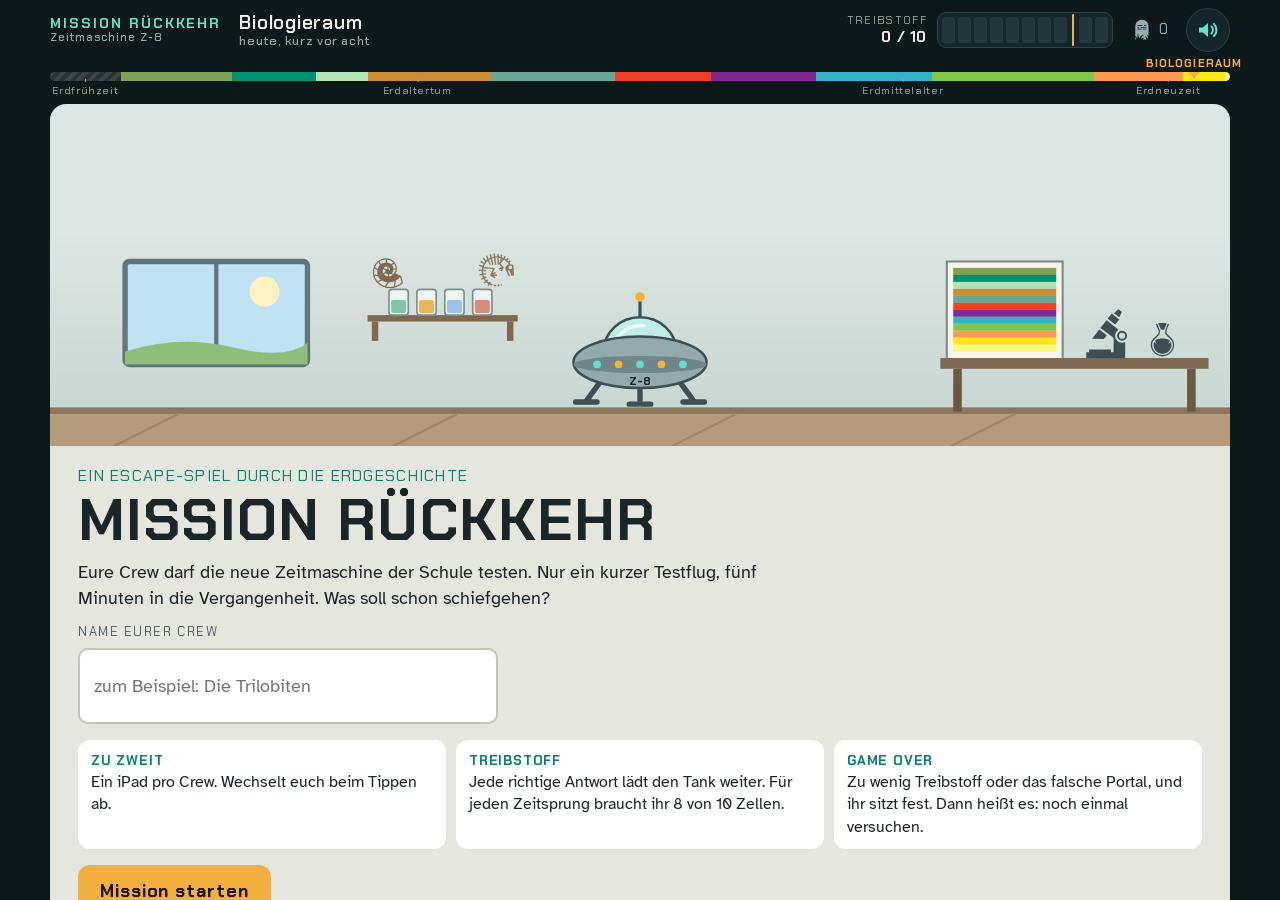
==== commit 76ec3ab9: "Add files via upload" ====
--- a/HTML App Mission Rückkehr/Mission_Rueckkehr.html
+++ b/HTML App Mission Rückkehr/Mission_Rueckkehr.html
@@ -67,6 +67,7 @@
 .cells i { width: 13px; height: 26px; border-radius: 3px; background: #22383D; transition: background .3s; }
 .cells i.on { background: var(--glow); box-shadow: 0 0 8px rgba(92,225,203,.6); }
 .cells i.red { background: var(--bad); }
+.cells i.part { background: linear-gradient(to top, rgba(92,225,203,.7) calc(var(--p) * 100%), #22383D calc(var(--p) * 100%)); }
 .cells i.pop { animation: pop .45s ease; }
 .cells i.mark { margin-left: 6px; }
 .cells i.mark::before { content: ""; position: absolute; }
@@ -74,6 +75,9 @@
 .cells.ready { border-color: var(--glow); }
 .lives { display: flex; align-items: center; gap: 6px; font-family: var(--f-display); font-size: 15px; color: var(--muted-d); }
 .lives svg { width: 22px; height: 22px; color: var(--muted-d); }
+.snd { position: relative; z-index: 60; flex: none; width: 44px; height: 44px; padding: 0; border-radius: 50%; border: 1.5px solid var(--line); background: var(--console); color: var(--glow); display: grid; place-items: center; cursor: pointer; box-shadow: 0 0 0 3px rgba(13,24,27,.85); }
+.snd svg { width: 24px; height: 24px; display: block; }
+.snd.off { color: #E2563C; border-color: #6A2E26; }
 @keyframes pop { 0% { transform: scale(.6); } 60% { transform: scale(1.25); } 100% { transform: scale(1); } }
 
 .timeline { position: relative; padding-block: 16px 2px; }
@@ -105,6 +109,7 @@
 .z8-msg b { font-family: var(--f-display); letter-spacing: .12em; color: var(--glow); font-size: 12.5px; display: block; }
 .z8-msg p { margin: 2px 0 0; font-size: 17.5px; line-height: 1.4; }
 .z8-msg p + p { margin-top: 6px; }
+.z8-msg strong, .cap strong { color: var(--amber); font-weight: 700; letter-spacing: .01em; }
 .tk-how { font-size: 15px; color: var(--ink-2); margin: -4px 0 12px; }
 .tk-n { font-family: var(--f-display); font-weight: 700; font-size: 12.5px; letter-spacing: .14em; text-transform: uppercase; color: var(--sel); margin-bottom: 6px; }
 
@@ -204,9 +209,16 @@
 .track .home svg { width: 22px; height: 22px; display: block; margin: 0 auto; color: var(--glow); }
 .track .ship { position: absolute; top: 4px; width: 62px; height: 46px; transition: left .8s cubic-bezier(.5,0,.3,1); }
 .track .ship svg { width: 100%; height: 100%; }
-.timer { height: 8px; border-radius: 4px; background: var(--stone-2); overflow: hidden; margin: 10px 0 0; }
+.timer { height: 12px; border-radius: 6px; background: var(--stone-2); overflow: hidden; margin: 12px 0 0; }
 .timer i { display: block; height: 100%; background: var(--sel); width: 100%; }
 .timer.low i { background: var(--bad); }
+.st-card .cnt { display: flex; justify-content: space-between; align-items: center; gap: 12px; }
+.tsec { font-family: var(--f-display); font-weight: 700; font-size: 26px; line-height: 1; letter-spacing: 0; color: var(--sel); font-variant-numeric: tabular-nums; min-width: 2ch; text-align: right; }
+.st-card.hurry { animation: hurry .32s linear infinite; box-shadow: 0 0 0 3px var(--bad); }
+.st-card.hurry .tsec { color: var(--bad); animation: tsecPulse 1s ease-out infinite; }
+.st-card.hurry .timer i { animation: blinkA .5s steps(2) infinite; }
+@keyframes hurry { 0%, 100% { transform: translateX(0); } 25% { transform: translateX(-2px) rotate(-.2deg); } 75% { transform: translateX(2px) rotate(.2deg); } }
+@keyframes tsecPulse { 0% { transform: scale(1.35); } 100% { transform: scale(1); } }
 .st-card { background: var(--white); border-radius: 14px; padding: 16px 18px; }
 .st-card q { display: block; font-size: 21px; font-weight: 700; line-height: 1.35; quotes: "„" "“"; }
 .st-card .cnt { font-family: var(--f-display); font-size: 12.5px; letter-spacing: .14em; text-transform: uppercase; color: var(--ink-2); }
@@ -258,17 +270,143 @@
 @keyframes blinkA { 50% { opacity: .25; } }
 
 /* Game over */
-.death { background: #140707; grid-template-rows: auto minmax(0, 1fr); }
-.death .ov-stage { height: clamp(90px, 26vh, 260px); filter: grayscale(.75) brightness(.6); border-radius: 0 0 18px 18px; }
-.death .ov-stage::after { content: ""; position: absolute; inset: 0; background: radial-gradient(ellipse at center, transparent 30%, rgba(120,10,0,.55) 100%); }
-.death .scroll { overflow-y: auto; min-height: 0; }
-.death .ov-bottom { padding-bottom: 8px; }
-.go { font-family: var(--f-display); font-weight: 700; font-size: clamp(38px, 8vw, 72px); letter-spacing: .1em; color: #FF5A3C; text-shadow: 0 0 22px rgba(255,70,40,.6); line-height: 1; margin-top: 8px; animation: goIn .8s ease; }
+.death { background: radial-gradient(ellipse at 50% 35%, #2C0E0A 0%, #140707 70%); grid-template-rows: minmax(0, 1fr) auto; }
+.death .scroll { overflow-y: auto; min-height: 0; overscroll-behavior: contain; -webkit-overflow-scrolling: touch; display: flex; flex-direction: column; }
+.death .ov-bottom { max-width: 1180px; padding-bottom: 8px; margin-block: auto; }
+.btn[hidden] { display: none; }
+.dhead { display: flex; flex-wrap: wrap; align-items: baseline; gap: 2px 18px; margin: 8px 0 12px; padding-right: 56px; }
+.go { font-family: var(--f-display); font-weight: 700; font-size: clamp(34px, 6vw, 60px); letter-spacing: .1em; color: #FF5A3C; text-shadow: 0 0 22px rgba(255,70,40,.6); line-height: 1; animation: goIn .8s ease; }
 @keyframes goIn { from { letter-spacing: .6em; opacity: 0; } to { letter-spacing: .1em; opacity: 1; } }
-.death h2 { margin: 6px 0 10px; font-size: 22px; color: #F5D6CF; }
+.death h2 { margin: 0; font-size: 22px; color: #F5D6CF; }
+.dgrid { display: grid; grid-template-columns: minmax(0, 1fr); gap: 14px 26px; align-items: start; }
+.dstage { position: relative; aspect-ratio: 2 / 1; min-height: 170px; max-height: 50vh; border-radius: 12px; overflow: hidden; background: #0D181B; border: 4px solid #F3EBDA; box-shadow: 0 0 0 3px #000, 0 14px 34px rgba(0,0,0,.55); cursor: pointer; }
+.dstage > svg { position: absolute; inset: 0; width: 100%; height: 100%; display: block; }
+.dstage text { font-family: var(--f-display); font-weight: 700; }
+.dhint { font-family: var(--f-display); font-size: 12.5px; letter-spacing: .1em; text-transform: uppercase; color: #B98A80; margin: 6px 2px 0; }
+@media (min-width: 900px) and (min-aspect-ratio: 5/4) {
+  .dgrid { grid-template-columns: minmax(0, 2fr) minmax(0, 1fr); }
+  .dstage { max-height: 64vh; }
+}
 .dlines { list-style: none; margin: 0; padding: 0; display: grid; gap: 6px; }
-.dlines li { font-size: 17.5px; line-height: 1.4; color: #EEDCD8; opacity: 0; transform: translateY(6px); transition: opacity .4s, transform .4s; }
-.dlines li.in { opacity: 1; transform: none; }
+.dlines li { position: relative; padding: 2px 0 2px 24px; font-size: 17.5px; line-height: 1.4; color: #E6CFCA; opacity: 0; transform: translateY(6px); transition: opacity .4s, transform .4s, color .3s; }
+.dlines li::before { content: ""; position: absolute; left: 4px; top: .62em; width: 10px; height: 10px; border-radius: 50%; background: #6A2E26; transition: background .3s, box-shadow .3s; }
+.dlines li.in { opacity: 1; transform: none; cursor: pointer; }
+.dlines li.cur { color: #FFFFFF; }
+.dlines li.cur::before { background: var(--amber); box-shadow: 0 0 10px rgba(244,176,62,.8); }
+.dlines strong { color: var(--amber); }
+.dbar { width: 100%; max-width: 1180px; margin: 0 auto; border-top: 1px solid #3A1A16; }
+.dbar .actions { margin-top: 10px; }
+
+/* Game over: Comic-Animationen (Klassen d-…) */
+.dstage [class^="d-"], .dstage [class*=" d-"] { transform-box: fill-box; transform-origin: center; }
+.d-in { animation: dIn .45s ease both; }
+@keyframes dIn { from { opacity: 0; } }
+.d-pop { animation: dPop .55s cubic-bezier(.34,1.7,.5,1) both; }
+@keyframes dPop { from { opacity: 0; transform: scale(.1); } }
+.d-out { animation: dOut .15s linear both; }
+@keyframes dOut { to { opacity: 0; } }
+.d-sink { animation: dSink 2.6s cubic-bezier(.25,.6,.35,1) both; }
+@keyframes dSink { 0% { transform: translateY(-200px) rotate(-8deg); } 55% { transform: translateY(-18px) rotate(5deg); } 80% { transform: translateY(4px) rotate(-2deg); } 100% { transform: none; } }
+.d-puff { animation: dPuff 1.1s ease-out both; }
+@keyframes dPuff { 0% { opacity: 0; transform: scale(.2); } 30% { opacity: .95; } 100% { opacity: 0; transform: scale(1.7); } }
+.d-puffL { animation: dPuff .8s ease-out infinite both; }
+.d-wind { animation: dWind 1.8s linear infinite both; }
+@keyframes dWind { from { transform: translateX(-140px); opacity: 0; } 25%, 70% { opacity: .8; } to { transform: translateX(240px); opacity: 0; } }
+.d-steam { animation: dSteam 2s ease-in-out infinite both; }
+@keyframes dSteam { 0% { opacity: 0; transform: translateY(6px) scaleX(.8); } 40% { opacity: .9; } 100% { opacity: 0; transform: translateY(-24px) scaleX(1.25); } }
+.dstage .d-dangle { transform-origin: 50% 0; animation: dDangle 1.1s ease-in-out infinite alternate; }
+@keyframes dDangle { from { transform: rotate(-16deg); } to { transform: rotate(16deg); } }
+.d-mud { animation: dMud 1.3s cubic-bezier(.2,.7,.3,1) both; }
+@keyframes dMud { from { transform: translateX(780px); } }
+.d-blink { animation: dBlink .9s steps(2) infinite; }
+@keyframes dBlink { 50% { opacity: .25; } }
+.d-tw { animation: dTw 1.6s ease-in-out infinite; }
+@keyframes dTw { 0%, 100% { transform: scale(.35); opacity: .35; } 50% { transform: scale(1.2); opacity: 1; } }
+.d-glow { animation: dGlow 1.4s ease-in-out infinite; }
+@keyframes dGlow { 50% { opacity: .4; } }
+.d-frA, .d-jjA { animation: dFrA .34s steps(1, end) infinite; }
+.d-frB, .d-jjB { animation: dFrB .34s steps(1, end) infinite; }
+.d-jjA, .d-jjB { animation-duration: .7s; }
+@keyframes dFrA { 0% { opacity: 1; } 50% { opacity: 0; } 100% { opacity: 1; } }
+@keyframes dFrB { 0% { opacity: 0; } 50% { opacity: 1; } 100% { opacity: 0; } }
+.d-walk .d-frA, .d-walk .d-frB { animation-iteration-count: 6; animation-fill-mode: forwards; }
+.d-walkin { animation: dWalkIn 2.04s linear both; }
+@keyframes dWalkIn { from { transform: translateX(-200px); } }
+.d-hop { animation: dHop .42s ease-in-out infinite alternate; }
+@keyframes dHop { to { transform: translateY(-20px); } }
+.d-shiver { animation: dShiver .12s linear infinite; }
+@keyframes dShiver { 0%, 100% { transform: translateX(-1.6px); } 50% { transform: translateX(1.6px); } }
+.dstage .d-sway { transform-origin: 50% 100%; animation: dSway 1.3s ease-in-out infinite alternate; }
+@keyframes dSway { from { transform: rotate(-7deg); } to { transform: rotate(7deg); } }
+.dstage .d-growY { transform-origin: 50% 0; animation: dGrowY 1.6s ease-out both; }
+@keyframes dGrowY { from { transform: scaleY(0); } }
+.dstage .d-growUp { transform-origin: 50% 100%; animation: dGrowY 2.4s ease-out both; }
+.dstage .d-merc { transform-origin: 50% 100%; animation: dMerc 2.6s ease-in .2s both; }
+@keyframes dMerc { to { transform: scaleY(.1); } }
+.d-dark { animation: dIn 1.6s ease both; }
+.d-peek { animation: dPeek 1.5s cubic-bezier(.2,.8,.3,1) both; }
+@keyframes dPeek { from { transform: translateX(320px); } }
+.d-approach { animation: dApproach 1.8s ease-out both; }
+@keyframes dApproach { from { transform: translateX(220px); } }
+.d-scroll { animation: dScroll .7s linear infinite; }
+@keyframes dScroll { to { transform: translateX(320px); } }
+.d-runbob { animation: dRunbob .17s ease-in-out infinite alternate; }
+@keyframes dRunbob { to { transform: translateY(-6px); } }
+.d-gain { animation: dGain 2.6s ease-in both; }
+@keyframes dGain { from { transform: translateX(200px); } }
+.d-chomp { animation: dChomp .4s ease-in-out infinite alternate; }
+@keyframes dChomp { from { transform: rotate(-5deg); } to { transform: rotate(6deg); } }
+.d-flash1 { animation: dFlash1 .8s ease-out both; }
+@keyframes dFlash1 { 0% { opacity: 0; } 12% { opacity: .95; } 100% { opacity: 0; } }
+.d-bogsink { animation: dBog 2.4s cubic-bezier(.5,0,.7,.4) both; }
+@keyframes dBog { 0% { transform: translateY(0); } 20% { transform: translateY(8px) rotate(-2deg); } 100% { transform: translateY(160px); } }
+.d-ripple { animation: dRipple 1.6s ease-out infinite both; }
+@keyframes dRipple { 0% { transform: scale(.2); opacity: 0; } 10% { opacity: .9; } 100% { transform: scale(1.7); opacity: 0; } }
+.d-float { animation: dFloat 1.6s ease-in-out infinite alternate; }
+@keyframes dFloat { from { transform: translateY(-2px) rotate(-6deg); } to { transform: translateY(3px) rotate(6deg); } }
+.d-suck { animation: dSuck 2.4s cubic-bezier(.5,0,.8,.6) both; }
+@keyframes dSuck { 85% { opacity: 1; } to { transform: translate(var(--dx), var(--dy)) rotate(var(--r, 720deg)) scale(.06); opacity: 0; } }
+.d-flow { animation: dFlow 1s linear infinite; }
+.d-flow.rev { animation-direction: reverse; }
+@keyframes dFlow { to { stroke-dashoffset: -64; } }
+.d-wave { animation: dWave 2.4s linear infinite alternate; }
+@keyframes dWave { to { transform: translateX(-40px); } }
+.d-stomp { animation: dStomp 1.4s cubic-bezier(.5,0,.6,1) both; }
+@keyframes dStomp { 0% { transform: translate(80px, 0); } 55% { transform: translate(14px, -50px) rotate(-6deg); } 88% { transform: translate(0, 4px); } 100% { transform: none; } }
+.dstage .d-squash { transform-origin: 50% 100%; animation: dSquash .3s ease-out both; }
+@keyframes dSquash { to { transform: scale(1.25, .42); } }
+.d-shake1 { animation: dShake1 .45s linear both; }
+@keyframes dShake1 { 0%, 100% { transform: none; } 20% { transform: translate(-6px, 3px); } 40% { transform: translate(5px, -4px); } 60% { transform: translate(-4px, 2px); } 80% { transform: translate(3px, -1px); } }
+.d-fly { animation: dFly 1.4s cubic-bezier(.15,.7,.3,1) both; }
+@keyframes dFly { 0% { transform: translate(0, 0) rotate(0); opacity: 0; } 2% { opacity: 1; } 80% { opacity: 1; } 100% { transform: translate(var(--dx), var(--dy)) rotate(var(--r)); opacity: 0; } }
+.d-spinout { animation: dSpinout 1.45s cubic-bezier(.5,0,.9,.5) both; }
+@keyframes dSpinout { 0% { transform: rotate(0); } 92% { opacity: 1; transform: rotate(1080deg) scale(1.05); } 100% { opacity: 0; transform: rotate(1150deg) scale(1.3); } }
+.d-iris { animation: dIris 2.2s ease-in both; }
+@keyframes dIris { 0% { stroke-width: 0; } 78% { stroke-width: 876px; } 90% { stroke-width: 876px; } 100% { stroke-width: 924px; } }
+.dstage .d-shrinkX { transform-origin: 0 50%; animation: dShrinkX 2.6s ease-in .2s both; }
+@keyframes dShrinkX { to { transform: scaleX(.04); fill: #E2563C; } }
+.d-scan { animation: dScan 1.6s ease-in-out infinite alternate; }
+@keyframes dScan { from { transform: translateX(-170px); } to { transform: translateX(170px); } }
+.d-cyc { opacity: 0; animation: dCyc 1.2s steps(1, end) infinite; }
+@keyframes dCyc { 0% { opacity: 1; } 25% { opacity: 0; } 100% { opacity: 0; } }
+.d-shut { animation: dShut .9s cubic-bezier(.6,0,.8,.4) both; }
+@keyframes dShut { to { transform: scale(0) rotate(200deg); opacity: 0; } }
+.d-plop { animation: dPlop .8s cubic-bezier(.3,1.5,.5,1) both; }
+@keyframes dPlop { from { transform: translateY(-110px) scale(.2); opacity: 0; } }
+.d-drop { animation: dDrop .6s cubic-bezier(.5,0,.5,1.35) both; }
+@keyframes dDrop { from { transform: translateY(-340px); } }
+.d-uncover { animation: dUncover 1.3s ease-in both; }
+@keyframes dUncover { to { opacity: 0; } }
+.d-brush { animation: dBrush 1.4s ease-in-out both; }
+@keyframes dBrush { 0% { transform: translateX(-270px) rotate(-20deg); opacity: 0; } 8% { opacity: 1; } 25% { transform: translateX(-140px) rotate(12deg); } 50% { transform: translateX(-10px) rotate(-14deg); } 75% { transform: translateX(120px) rotate(12deg); } 92% { opacity: 1; } 100% { transform: translateX(260px) rotate(-10deg); opacity: 0; } }
+.d-stamp { animation: dStamp .45s cubic-bezier(.5,0,.6,1.6) both; }
+@keyframes dStamp { from { transform: scale(2.8) rotate(12deg); opacity: 0; } 60% { opacity: 1; } }
+.d-lift { animation: dLift 1.3s cubic-bezier(.4,0,.3,1) both; }
+@keyframes dLift { 80% { opacity: 1; } to { transform: translate(70px, -380px) rotate(-18deg); opacity: 0; } }
+.d-draw { animation: dDraw 1.8s ease-in-out both; }
+@keyframes dDraw { to { stroke-dashoffset: 0; } }
+.d-tick { animation: spin 1s steps(12) infinite; transform-box: view-box !important; transform-origin: 0 0 !important; }
+@media (prefers-reduced-motion: reduce) { .d-frB, .d-jjB { display: none; } }
 .find { margin-top: 14px; background: #F3EBDA; color: #2A2018; border-radius: 12px; padding: 12px 16px; opacity: 0; transition: opacity .5s; border-left: 6px solid #8A7552; }
 .find.in { opacity: 1; }
 .find .fk { font-family: var(--f-display); font-size: 12.5px; letter-spacing: .14em; text-transform: uppercase; color: #8A7552; }
@@ -316,6 +454,100 @@
 .shake { animation: shakeS .35s linear infinite; transform-box: fill-box; transform-origin: center; }
 @keyframes shakeS { 0%,100% { transform: translate(0,0) rotate(0); } 25% { transform: translate(-3px,1px) rotate(-2deg); } 75% { transform: translate(3px,-1px) rotate(2deg); } }
 
+/* ---------- Neue Aufgaben ---------- */
+/* Fehler finden */
+.sim { margin: 0 0 12px; background: var(--console); border-radius: 14px; padding: 8px; }
+.sim svg { display: block; width: 100%; height: auto; max-height: 24vh; }
+.log { background: #0D181B; color: var(--paper); border-radius: 14px; padding: 12px clamp(10px, 2vw, 18px) 14px; border: 1.5px solid var(--line); }
+.log-h { display: flex; justify-content: space-between; align-items: baseline; gap: 6px 14px; flex-wrap: wrap; font-family: var(--f-display); font-size: 12.5px; letter-spacing: .12em; text-transform: uppercase; color: var(--glow); margin-bottom: 10px; }
+.log-c { color: var(--amber); font-size: 15px; letter-spacing: .06em; }
+.log-c.full { color: var(--glow); }
+.log-l { list-style: none; margin: 0; padding: 0; display: grid; gap: 7px; }
+.lline { width: 100%; display: grid; grid-template-columns: 30px minmax(0, 1fr); gap: 10px; align-items: start; text-align: left; min-height: 48px; padding: 10px 12px; border-radius: 10px; border: 1.5px solid #22383D; background: #13252A; color: var(--paper); font-size: 17px; line-height: 1.4; cursor: pointer; }
+.lline .ln { font-family: var(--f-display); font-weight: 700; color: var(--muted-d); font-size: 14px; padding-top: 2px; }
+.lline[disabled] { cursor: default; }
+.mk .lline { border-color: #E2563C; background: #3A1A16; }
+.mk .lline .lt { text-decoration: line-through; text-decoration-color: #FF6B4A; text-decoration-thickness: 2px; }
+.mk .lline .ln { color: #FF8A6B; }
+.log-l .found .lline { border-color: #3FB57A; background: #143322; }
+.log-l .found .lline .lt { text-decoration-color: #5FD39A; } .log-l .found .lline .ln { color: #5FD39A; }
+.log-l .miss .lline { border-color: #E2563C; border-style: dashed; }
+.log-l .fine .lline { opacity: .72; }
+.lnote { margin: 5px 0 3px 40px; font-size: 15.5px; line-height: 1.4; padding: 7px 11px; border-radius: 8px; color: var(--ink); }
+.lnote.ok { background: var(--ok-bg); }
+.lnote.bad { background: var(--bad-bg); }
+/* Steinbruch und Stammbaum: Grafik links, Bedienung rechts (auf schmalen Bildschirmen untereinander) */
+.qgrid, .tgrid { display: grid; grid-template-columns: minmax(0, 1fr); gap: 14px 22px; align-items: start; }
+.qfig, .tfig { margin: 0; background: var(--white); border-radius: 14px; padding: 8px; }
+.qsvg { display: block; width: 100%; height: auto; max-height: 60vh; }
+.tsvg { display: block; width: 100%; height: auto; max-height: 68vh; }
+.tside .tray .pool { flex-wrap: wrap; overflow-x: visible; }
+.tside .tray .chip { flex: 0 1 auto; }
+@media (min-width: 900px) { .qgrid { grid-template-columns: minmax(0, 1.3fr) minmax(0, 1fr); } .tgrid { grid-template-columns: minmax(0, 1.25fr) minmax(0, 1fr); } .tree-tray { position: static; border-top: 0; } }
+.qtxt { margin: 2px 0 10px; font-size: 17px; }
+.qsel { font-size: 17px; margin: 0 0 4px; }
+.qsel b { font-family: var(--f-display); color: var(--sel); font-size: 19px; }
+.qmeter { display: flex; align-items: center; gap: 5px; font-family: var(--f-display); font-size: 12.5px; letter-spacing: .1em; text-transform: uppercase; color: var(--ink-2); margin-bottom: 12px; }
+.qmeter span { margin-right: 6px; }
+.qmeter i { width: 26px; height: 12px; border-radius: 3px; background: var(--stone-3); transition: background .3s; }
+.qmeter i.on { background: var(--glow); box-shadow: 0 0 8px rgba(92,225,203,.7); }
+.ql { cursor: pointer; }
+.ql .qframe { stroke: transparent; }
+.ql.sel .qframe { stroke: var(--sel); stroke-width: 6; }
+.ql.cand .qframe { stroke: var(--amber); stroke-width: 6; animation: candPulse 1.1s ease-in-out infinite; }
+.ql.ok .qframe { stroke: var(--ok); stroke-width: 7; }
+.ql.bad .qframe { stroke: var(--bad); stroke-width: 7; }
+.ql.dim { opacity: .4; cursor: default; }
+.qline.draft { animation: glowLine 1.2s ease-in-out infinite; }
+@keyframes candPulse { 50% { stroke-opacity: .25; } }
+@keyframes glowLine { 50% { opacity: .65; } }
+.tf { cursor: pointer; }
+.tf rect { fill: #FFFFFF; stroke: #98A196; stroke-width: 2; stroke-dasharray: 6 4; }
+.tf.armed rect, .tf.sel rect { stroke: var(--sel); stroke-dasharray: none; stroke-width: 3.5; fill: #E3F4F1; }
+.tf.ok rect { stroke: var(--ok); stroke-dasharray: none; stroke-width: 3; fill: #EDF7F0; }
+.tf.bad rect { stroke: var(--bad); stroke-dasharray: none; stroke-width: 3; fill: #FBEDE8; }
+.tf.ok, .tf.bad { cursor: default; }
+.tfn { fill: var(--sel); }
+.tn-hit { fill: transparent; }
+.tn-ring { fill: none; stroke: transparent; stroke-width: 4; }
+.tn-dot { fill: #1B2426; stroke: #FFFFFF; stroke-width: 2.5; }
+.tn.cand { cursor: pointer; }
+.tn.cand .tn-ring { stroke: var(--amber); animation: candPulse 1.1s ease-in-out infinite; }
+.tn.ok .tn-ring { stroke: var(--ok); stroke-width: 5; } .tn.ok .tn-dot { fill: var(--ok); }
+.tn.bad .tn-ring { stroke: var(--bad); stroke-width: 5; } .tn.bad .tn-dot { fill: var(--bad); }
+.notes { display: grid; gap: 10px; margin-bottom: 12px; }
+.notes-h { font-family: var(--f-display); font-size: 12.5px; letter-spacing: .14em; text-transform: uppercase; color: var(--ink-2); }
+.note { margin: 0; background: #FFF2C2; color: var(--ink); padding: 12px 15px 14px; font-size: 16px; line-height: 1.35;
+  clip-path: polygon(0 6px, 4% 0, 10% 5px, 17% 1px, 25% 6px, 33% 0, 41% 5px, 50% 1px, 58% 6px, 66% 0, 74% 5px, 82% 1px, 90% 6px, 96% 0, 100% 5px, 100% calc(100% - 4px), 94% 100%, 86% calc(100% - 5px), 76% 100%, 64% calc(100% - 4px), 52% 100%, 40% calc(100% - 5px), 28% 100%, 16% calc(100% - 4px), 6% 100%, 0 calc(100% - 5px)); }
+.note.n0 { transform: rotate(-.8deg); } .note.n1 { transform: rotate(.7deg); margin-left: 6px; } .note.n2 { transform: rotate(-.5deg); } .note.n3 { transform: rotate(.9deg); margin-left: 4px; }
+/* Wal-Scanner */
+.scan-bar { display: flex; justify-content: space-between; align-items: center; gap: 4px 16px; flex-wrap: wrap; background: #0D181B; color: var(--paper); border-radius: 14px 14px 0 0; padding: 9px 14px; font-family: var(--f-display); font-weight: 700; letter-spacing: .06em; font-size: 17px; }
+.scan-bar b { color: #FF6B4A; animation: blinkA 1s steps(2) infinite; }
+.scan-bar.fixed b { color: var(--glow); animation: none; }
+.scan-n { font-size: 13px; color: var(--muted-d); letter-spacing: .1em; text-transform: uppercase; }
+.wfig { margin: 0 0 12px; background: #0B2A35; border-radius: 0 0 14px 14px; overflow: hidden; }
+.wsvg { display: block; width: 100%; height: auto; max-height: 46vh; }
+.sp { cursor: pointer; }
+.sp-hit { fill: transparent; }
+.sp-ring { fill: none; stroke: #5CE1CB; stroke-width: 3; transform-box: fill-box; transform-origin: center; animation: spPulse 1.4s ease-out infinite; }
+.sp-dot { fill: #5CE1CB; stroke: #0B2233; stroke-width: 2; }
+.sp.open .sp-ring { stroke: var(--amber); } .sp.open .sp-dot { fill: var(--amber); }
+.sp.ok .sp-ring, .sp.bad .sp-ring { animation: none; stroke-width: 4; }
+.sp.ok .sp-dot, .sp.ok .sp-ring { stroke: #24864F; } .sp.ok .sp-dot { fill: #24864F; stroke: #FFFFFF; }
+.sp.bad .sp-ring { stroke: #E2563C; } .sp.bad .sp-dot { fill: #E2563C; stroke: #FFFFFF; }
+@keyframes spPulse { 0% { transform: scale(.7); opacity: 1; } 100% { transform: scale(1.8); opacity: 0; } }
+.scanline { animation: scanY 3.4s linear infinite; }
+@keyframes scanY { from { transform: translateY(0); } to { transform: translateY(296px); } }
+.scan-hint { font-size: 16.5px; color: var(--ink-2); margin: 0 0 6px; }
+.scard { display: grid; grid-template-columns: minmax(150px, 230px) minmax(0, 1fr); gap: 14px 18px; background: var(--white); border-radius: 14px; padding: 14px; border: 2px solid var(--amber); }
+.scard-img { display: flex; flex-direction: column; gap: 6px; }
+.scard-img .xray { width: 100%; height: auto; display: block; border-radius: 8px; }
+.scard-img span { font-family: var(--f-display); font-size: 12.5px; letter-spacing: .12em; text-transform: uppercase; color: var(--ink-2); }
+.scard q { display: block; quotes: none; font-size: 19px; font-weight: 700; line-height: 1.35; margin-bottom: 4px; }
+.sopts { display: grid; grid-template-columns: repeat(auto-fit, minmax(min(100%, 180px), 1fr)); gap: 8px; }
+.sopt { display: flex; flex-direction: column; align-items: flex-start; justify-content: center; text-align: left; font-size: 17px; padding: 9px 14px; min-height: 58px; }
+.sopt small { font-family: var(--f-body); font-weight: 400; font-size: 13.5px; color: var(--ink-2); letter-spacing: 0; }
+@media (max-width: 640px) { .scard { grid-template-columns: minmax(0, 1fr); } .scard-img { max-width: 260px; } }
 @media (hover: hover) {
   .btn:hover { filter: brightness(1.05); }
   .portal:hover { box-shadow: 0 0 0 3px var(--glow); }
@@ -528,7 +760,7 @@
   paki: { vb: "0 0 200 100", d: '<path d="M150,36 Q166,28 186,36 L196,42 Q194,47 184,47 Q168,48 158,52 Q152,58 144,60 L148,94 L141,94 L134,62 Q104,66 74,62 L72,94 L65,94 L60,59 Q48,55 44,47 Q24,52 6,66 Q2,64 6,58 Q24,44 44,40 Q62,30 100,29 Q134,27 150,36 Z"/><path d="M160,30 L166,20 L170,31 Z"/>' },
   ambulo: { vb: "0 0 200 100", d: '<path d="M30,54 Q60,40 112,42 Q142,42 160,46 L197,51 L196,56 Q172,58 158,58 Q142,64 122,64 L126,80 L142,84 L142,88 L116,88 L108,66 Q88,68 72,66 L70,80 L104,86 L104,91 L62,90 L58,64 Q44,62 30,60 Q14,62 2,70 Q2,64 8,60 Q18,54 30,54 Z"/>' },
   rodho: { vb: "0 0 200 100", d: '<path d="M22,52 Q60,34 122,37 Q152,39 170,45 L197,50 L196,55 Q170,58 152,60 Q132,66 112,66 L118,76 L134,82 L130,85 L110,78 L104,68 Q86,70 72,68 L72,80 L102,96 L96,98 L62,88 L58,66 Q40,62 22,58 Q10,58 2,62 Q4,56 10,54 Z"/>' },
-  doru: { vb: "0 0 200 100", d: '<path d="M10,40 Q18,34 26,42 L36,48 Q70,32 122,33 Q160,35 186,46 L197,50 Q186,58 166,60 Q140,64 118,64 Q84,66 52,58 L34,54 Q26,64 8,66 Q20,56 22,50 Q14,46 10,40 Z"/><path d="M128,58 Q138,74 150,80 Q146,66 142,58 Z"/><path d="M64,60 L66,68 L72,68" stroke="currentColor" stroke-width="2.5" fill="none"/>' },
+  doru: { vb: "0 0 200 100", d: '<path d="M10,40 Q18,34 26,42 L36,48 Q70,32 122,33 Q160,35 186,46 L197,50 Q186,58 166,60 Q140,64 118,64 Q84,66 52,58 L34,54 Q26,64 8,66 Q20,56 22,50 Q14,46 10,40 Z"/><path d="M128,58 Q138,74 150,80 Q146,66 142,58 Z"/>' },
 };
 
 if (typeof module !== "undefined") module.exports = { SCENE, SHAPE, machine, machineAvatar, icG, VBW, VBH };
@@ -547,6 +779,7 @@
 ];
 const ERA_COL = Object.assign(Object.fromEntries(PERIODS.map(p => [p[0], p[3]])), { "Erdfrühzeit": "#9A6B55", "Zeitsturm": "#7B5CC0", "Gegenwart": "#5CE1CB", "Biologieraum": "#5CE1CB" });
 const NEED = 8;
+const STORM_SEC = 9;   // Sekunden pro Frage im Zeitsturm
 const $ = (s, el = document) => el.querySelector(s);
 const RM = matchMedia("(prefers-reduced-motion: reduce)").matches;
 const wait = ms => new Promise(r => setTimeout(r, RM ? Math.min(ms, 60) : ms));
@@ -609,10 +842,12 @@
     z8: "Noch ein Test für die Zeitanzeige: Welche Methode passt zu welchem Fund?", how: "Tippt auf einen Fund und dann auf die passende Methode. Ihr habt einen Versuch." };
 }
 function tLabel() {
-  return { type: "bins", layout: "label", max: 4,
+  /* Distraktoren: klingen nach Vogel- oder Reptilmerkmal, passen aber nicht zum Archaeopteryx */
+  const extra = pick(["zahnloser Hornschnabel", "Flügel ohne Krallen", "Schuppen statt Federn", "kurzer Schwanz aus verwachsenen Wirbeln", "Brustbein mit großem Kamm"], 3).map(t => ({ t }));
+  return { type: "bins", layout: "label", max: 4, extra: true,
     targets: [{ id: "1" }, { id: "2" }, { id: "3" }, { id: "4" }],
-    items: [{ t: "Federn", ans: "3" }, { t: "Zähne im Kiefer", ans: "1" }, { t: "lange Schwanzwirbelsäule", ans: "4" }, { t: "Krallen an den Vordergliedmaßen", ans: "2" }],
-    z8: "Mein Scanner zeigt das seltsame Tier. Beschriftet seine Merkmale!", how: "Tippt zuerst auf einen Begriff und dann auf die passende Nummer. Ihr habt einen Versuch." };
+    items: shuffle([{ t: "Federn", ans: "3" }, { t: "Zähne im Kiefer", ans: "1" }, { t: "lange Schwanzwirbelsäule", ans: "4" }, { t: "Krallen an den Vordergliedmaßen", ans: "2" }].concat(extra)),
+    z8: "Mein Scanner zeigt das seltsame Tier. Beschriftet seine Merkmale!", how: "Tippt zuerst auf einen Begriff und dann auf die passende Nummer. Drei Begriffe passen nicht zum Archaeopteryx und bleiben übrig. Ihr habt einen Versuch." };
 }
 function tSortAP() {
   const v = pick(["Gabelbein", "flügelähnliche Vorderextremitäten", "eine Zehe zeigt nach hinten", "hohle Knochen", "Federn"], 3);
@@ -635,42 +870,72 @@
     z8: "Vom Landtier zum Wal: Bringt die Fossilien in die richtige Reihenfolge.", how: "Platz 1 ist am wenigsten walähnlich, Platz 4 am meisten. Ihr habt einen Versuch." };
 }
 function tHomAna() {
-  const h = pick(["Arm eines Menschen und Brustflosse eines Wals", "Vorderbein eines Pferdes und Flügel einer Fledermaus", "Arm eines Menschen und Flügel eines Vogels", "Grabhand eines Maulwurfs und Arm eines Menschen"], 3);
-  const a = pick(["Flügel eines Vogels und Flügel eines Schmetterlings", "Grabbein des Maulwurfs und Grabbein der Maulwurfsgrille", "Körperform von Delfin und Hai", "Körperform von Wal und Fisch"], 3);
+  /* Wal-Paare stecken jetzt im Wal-Scanner, darum hier immer dieselben drei Paare je Spalte */
+  const h = ["Vorderbein eines Pferdes und Flügel einer Fledermaus", "Arm eines Menschen und Flügel eines Vogels", "Grabhand eines Maulwurfs und Arm eines Menschen"];
+  const a = ["Flügel eines Vogels und Flügel eines Schmetterlings", "Grabbein des Maulwurfs und Grabbein der Maulwurfsgrille", "Körperform von Delfin und Hai"];
   return { type: "bins", layout: "bins", max: 6,
     targets: [{ id: "h", label: "homolog", sub: "gleicher Grundbauplan, gemeinsame Abstammung" }, { id: "a", label: "analog", sub: "gleiche Aufgabe, anderer Bau" }],
     items: shuffle(h.map(t => ({ t, ans: "h" })).concat(a.map(t => ({ t, ans: "a" })))),
     z8: "Letzter Tankstopp vor dem Heimflug: homolog oder analog?", how: "Tippt auf ein Paar und dann auf die passende Spalte. Ihr habt einen Versuch." };
 }
+function tFehler() {
+  return { type: "errors", max: 3,
+    lines: [
+      { t: "Der Trilobit stirbt und sinkt auf den Meeresboden." },
+      { t: "Dort liegt er viele Jahre offen herum. Viel Sauerstoff sorgt dafür, dass er gut erhalten bleibt.", bad: true, fix: "Er muss schnell bedeckt werden, und es darf nur wenig Sauerstoff da sein." },
+      { t: "Schlamm deckt ihn zu. Mit der Zeit verfestigen sich die Schichten zu Gestein." },
+      { t: "Mineralstoffe ersetzen seinen Panzer. Diese Fossilform heißt Steinkern.", bad: true, fix: "Das ist eine Versteinerung. Bei einem Steinkern füllt Gestein den Hohlraum eines Gehäuses, und die Schale löst sich auf." },
+      { t: "Heute, 500 Millionen Jahre später, findet eine Forscherin den Trilobiten im Kalkstein." },
+      { t: "Sie notiert als Beobachtung: Der Trilobit lebte im Meer.", bad: true, fix: "Das ist eine Deutung. Kalkstein entsteht im Meer, also lebte der Trilobit wohl im Wasser. Eine Beobachtung wäre: Der Trilobit liegt im Kalkstein." },
+      { t: "Er stammt von einem Lebewesen und ist älter als 10 000 Jahre. Also ist er ein Fossil." },
+    ],
+    z8: "Ich habe berechnet, wie aus diesem Trilobiten ein Fossil wird. Aber mein Rechner hat beim Sprung etwas abbekommen. Drei Sätze stimmen nicht. Findet sie!",
+    how: "Tippt die drei falschen Sätze an. Ihr habt einen Versuch." };
+}
+function tSteinbruch() {
+  return { type: "quarry", max: 4,
+    z8: "Für meine Zeitanzeige brauche ich Vergleichspunkte. Ich habe zwei Felswände gescannt. Zieht eine Zeitlinie zwischen gleich alten Schichten!",
+    how: "Unten liegen die älteren Schichten, oben die jüngeren. Erst zieht ihr eine Zeitlinie, dann beantwortet ihr drei Fragen. Jeder Teil hat einen Versuch." };
+}
+function tStammbaum() {
+  return { type: "tree", max: 7,
+    z8: "Meine Navigationskarte ist beim Sprung zerrissen: der Stammbaum der Wirbeltiere. Ohne ihn finde ich den Weg in die Erdneuzeit nicht. Setzt die Äste wieder zusammen!",
+    how: "Tippt auf einen Namen und dann auf das passende Feld 1 bis 5. Die Notizzettel helfen euch. Ihr habt einen Versuch." };
+}
+function tWalScan() {
+  return { type: "scan", max: 6,
+    z8: "Zum Vergleich lade ich einen heutigen Wal aus meiner Datenbank. Mein Scanner sagt: Fisch. Durchleuchtet ihn und prüft, ob das stimmt!",
+    how: "Tippt auf einen Scanpunkt und entscheidet, was er verrät. Jeder Punkt hat einen Versuch." };
+}
 
 const CH = [
   { id: "kambrium", era: "Kambrium", group: "Erdaltertum", ago: "vor etwa 500 Millionen Jahren", ma: 500, scene: "kambrium", title: "Notlandung im Urmeer", fail: "urmeer",
-    intro: ["Wir sind im Kambrium, im Erdaltertum, vor etwa 500 Millionen Jahren.", "Das Leben spielt sich hier fast nur im Meer ab. Auf dem Boden krabbeln Trilobiten.", "Mein Fossil-Scanner ist kaputt. Wenn ihr mir helft, lade ich Treibstoff."],
-    tasks: () => [tFossilOderNicht(), tFossilformen()] },
+    intro: ["Wir sind im **Kambrium**, im **Erdaltertum**, vor etwa 500 Millionen Jahren.", "Das Leben spielt sich hier fast nur im Meer ab. Auf dem Boden krabbeln Trilobiten.", "Mein Fossil-Scanner ist kaputt. Wenn ihr mir helft, lade ich Treibstoff."],
+    tasks: () => [tFossilOderNicht(), tFossilformen(), tFehler()] },
   { id: "karbon", era: "Karbon", group: "Erdaltertum", ago: "vor etwa 300 Millionen Jahren", ma: 300, scene: "karbon", title: "Gestrandet im Sumpfwald", fail: "sumpf",
-    intro: ["Immer noch Erdaltertum, aber diesmal an Land: vor etwa 300 Millionen Jahren.", "Um uns herum sumpfige Wälder mit Farnen und Schachtelhalmen, so hoch wie Bäume.", "Beim Sprung ist meine Zeitanzeige kaputtgegangen. Ich brauche euer Wissen über die Altersbestimmung."],
-    tasks: () => [tCloze(), tMethoden()] },
+    intro: ["Immer noch **Erdaltertum**, aber diesmal **an Land**: vor etwa 300 Millionen Jahren.", "Um uns herum sumpfige Wälder mit Farnen und Schachtelhalmen, so hoch wie Bäume.", "Beim Sprung ist meine Zeitanzeige kaputtgegangen. Ich brauche euer Wissen über die Altersbestimmung."],
+    tasks: () => [tCloze(), tSteinbruch(), tMethoden()] },
   { id: "jura", era: "Jura", group: "Erdmittelalter", ago: "vor etwa 150 Millionen Jahren", ma: 150, scene: "jura", title: "Begegnung im Erdmittelalter", fail: "saurier",
-    intro: ["Erdmittelalter, vor etwa 150 Millionen Jahren. In der Ferne stampfen Saurier vorbei.", "Auf einem Ast sitzt ein taubengroßes Tier mit Federn. Und mit Zähnen?!", "Mein Scanner erkennt es nur, wenn ihr seine Merkmale richtig bestimmt."],
-    tasks: () => [tLabel(), tSortAP()] },
+    intro: ["**Erdmittelalter**, vor etwa 150 Millionen Jahren. In der Ferne stampfen Saurier vorbei.", "Auf einem Ast sitzt ein taubengroßes Tier mit Federn. Und mit Zähnen?!", "Mein Scanner erkennt es nur, wenn ihr seine Merkmale richtig bestimmt."],
+    tasks: () => [tLabel(), tSortAP(), tStammbaum()] },
   { id: "eozaen", era: "Paläogen", group: "Erdneuzeit", ago: "vor etwa 50 Millionen Jahren", ma: 50, scene: "eozaen", title: "Die Spur der Wale", fail: "kueste", wal: true,
-    intro: ["Erdneuzeit, vor etwa 50 Millionen Jahren. Die Saurier sind ausgestorben, Säugetiere breiten sich aus.", "Am Ufer läuft ein Tier, etwa so groß wie ein Wolf. Mein Scanner meldet: Es hat einen Ohrknochen wie ein Wal!", "Für den letzten Tankstopp braucht ihr euer Wissen über die Wale."],
-    tasks: () => [tWalOrder(), tHomAna()] },
+    intro: ["**Erdneuzeit**, vor etwa 50 Millionen Jahren. Die Saurier sind ausgestorben, Säugetiere breiten sich aus.", "Am Ufer läuft ein Tier, etwa so groß wie ein Wolf. Mein Scanner meldet: Es hat einen Ohrknochen wie ein Wal!", "Für den letzten Tankstopp braucht ihr euer Wissen über die Wale."],
+    tasks: () => [tWalOrder(), tWalScan(), tHomAna()] },
 ];
 const PORTALS = {
-  kambrium: { clue: "Ich schaffe nur kleine Sprünge. Unser nächstes Ziel liegt noch im Erdaltertum, aber diesmal an Land.", opts: [
+  kambrium: { clue: "Ich schaffe nur kleine Sprünge. Unser nächstes Ziel liegt noch im **Erdaltertum**, aber diesmal **an Land**.", opts: [
     { t: "Riesige Farne und Schachtelhalme in sumpfigen Wäldern", ic: ["GiFern", "GiBamboo"], col: "#67A599", ok: true },
     { t: "Glühende Erde, kaum Sauerstoff, nur Einzeller", ic: ["GiSmokingVolcano"], col: "#9A4A32", death: "fruehzeit", era: "Erdfrühzeit", ma: 3500 },
     { t: "Mammuts und Menschen in einer eisigen Steppe", ic: ["GiMammoth", "GiCaveman"], col: "#9DB6C7", death: "eiszeit", era: "Quartär", ma: 0.02 } ] },
-  karbon: { clue: "Nächstes Ziel: das Erdmittelalter.", opts: [
+  karbon: { clue: "Nächstes Ziel: das **Erdmittelalter**.", opts: [
     { t: "Saurier und ein Urvogel mit Federn und Zähnen", ic: ["GiDiplodocus", "GiFeather"], col: "#34B2C9", ok: true },
     { t: "Trilobiten auf dem Meeresboden", ic: ["GiTrilobite"], col: "#7FA056", death: "urmeer", era: "Kambrium", ma: 500 },
     { t: "Rauchende Vulkane auf einer jungen Erde", ic: ["GiSmokingVolcano"], col: "#9A4A32", death: "fruehzeit", era: "Erdfrühzeit", ma: 3500 } ] },
-  jura: { clue: "Nächstes Ziel: die Erdneuzeit.", opts: [
+  jura: { clue: "Nächstes Ziel: die **Erdneuzeit**.", opts: [
     { t: "Die Saurier sind verschwunden, Säugetiere breiten sich aus", ic: ["GiWolfHowl"], col: "#FD9A52", ok: true },
     { t: "Große Saurier-Vielfalt an Land, im Wasser und in der Luft", ic: ["GiDinosaurRex"], col: "#7FC64E", death: "saurier", era: "Kreide", ma: 90 },
     { t: "Sumpfige Wälder mit Farnen und Schachtelhalmen", ic: ["GiFern"], col: "#67A599", death: "sumpf", era: "Karbon", ma: 300 } ] },
-  final: { clue: "Tank voll! Ich kann direkt nach Hause springen. Oder ...", opts: [
+  final: { clue: "Tank voll! Ich kann direkt nach Hause in die **Gegenwart** springen. Oder ...", opts: [
     { t: "Direkt zurück in die Gegenwart", ic: ["GiHouse"], col: "#5CE1CB", ok: true },
     { t: "Kurzer Abstecher in die Eiszeit: Selfie mit Mammut!", ic: ["GiMammoth", "GiPhotoCamera"], col: "#9DB6C7", death: "eiszeit", era: "Quartär", ma: 0.02 } ] },
 };
@@ -712,8 +977,317 @@
   [false, "Wale stammen von Fischen ab, weil sie Flossen haben.", "Wale sind Säugetiere. Ihre Vorfahren lebten an Land.", "wal"],
 ];
 
+/* ===================== Ton: adaptive Musik und Geräusche =====================
+   Alles wird live mit Web Audio erzeugt, es gibt keine Audiodateien.
+   Musik: ein Thema pro Zeitalter. Mehr Treibstoff = mehr Instrumente, im Zeitsturm wird es mit jeder Frage schneller.
+   Stummschalten merkt sich jedes Gerät (Knopf oben rechts). */
+const Sound = (() => {
+  const AC = window.AudioContext || window.webkitAudioContext;
+  const store = {
+    get(k, d) { try { const v = localStorage.getItem(k); return v === null ? d : v; } catch (e) { return d; } },
+    set(k, v) { try { localStorage.setItem(k, v); } catch (e) { /* privat: nicht speichern */ } },
+  };
+  let on = store.get("mr-sound", "on") !== "off", musicOn = store.get("mr-music", "on") !== "off";
+  let ctx = null, master, mBus, mFilt, sBus, mEcho, sEcho, nBuf;
+  const MUSIC_LVL = .5;
+  const M = { theme: null, want: null, step: 0, next: 0, i: .3, tempo: 1, sw: 0, dark: false };
+  const m2f = m => 440 * Math.pow(2, (m - 69) / 12);
+  const R = Math.random;
+  let cues = [], lastBlip = 0;
+
+  function echo(target, time, fb) {
+    const inp = ctx.createGain(), d = ctx.createDelay(1), f = ctx.createGain(), lp = ctx.createBiquadFilter();
+    d.delayTime.value = time; f.gain.value = fb; lp.type = "lowpass"; lp.frequency.value = 2600;
+    inp.connect(d); d.connect(lp); lp.connect(f); f.connect(d); lp.connect(target);
+    return inp;
+  }
+  function build() {
+    ctx = new AC();
+    master = ctx.createGain(); master.gain.value = on ? .9 : 0;
+    const comp = ctx.createDynamicsCompressor();
+    comp.threshold.value = -18; comp.ratio.value = 4; comp.attack.value = .004; comp.release.value = .25;
+    master.connect(comp); comp.connect(ctx.destination);
+    mFilt = ctx.createBiquadFilter(); mFilt.type = "lowpass"; mFilt.frequency.value = M.dark ? 650 : 16000; mFilt.Q.value = .4; mFilt.connect(master);
+    mBus = ctx.createGain(); mBus.gain.value = musicOn ? MUSIC_LVL : 0; mBus.connect(mFilt);
+    sBus = ctx.createGain(); sBus.gain.value = 1.2; sBus.connect(master);
+    /* Hall: abklingendes Rauschen als Raumantwort */
+    const conv = ctx.createConvolver(), len = Math.floor(ctx.sampleRate * 2.2), ir = ctx.createBuffer(2, len, ctx.sampleRate);
+    for (let c = 0; c < 2; c++) { const d = ir.getChannelData(c); for (let i = 0; i < len; i++) d[i] = (R() * 2 - 1) * Math.pow(1 - i / len, 3.4); }
+    conv.buffer = ir;
+    const vOut = ctx.createGain(); vOut.gain.value = .32; conv.connect(vOut); vOut.connect(master);
+    const mSend = ctx.createGain(); mSend.gain.value = .5; mFilt.connect(mSend); mSend.connect(conv);
+    const sSend = ctx.createGain(); sSend.gain.value = .22; sBus.connect(sSend); sSend.connect(conv);
+    mEcho = echo(mBus, .33, .3); sEcho = echo(sBus, .22, .25);
+    nBuf = ctx.createBuffer(1, ctx.sampleRate * 2, ctx.sampleRate);
+    const nd = nBuf.getChannelData(0); for (let i = 0; i < nd.length; i++) nd[i] = R() * 2 - 1;
+    /* iOS: ein stiller Puffer im ersten Tipp schaltet den Ton frei */
+    const sil = ctx.createBufferSource(); sil.buffer = ctx.createBuffer(1, 1, 22050); sil.connect(ctx.destination); sil.start(0);
+    M.next = ctx.currentTime + .1;
+    setInterval(tick, 40);
+  }
+  function unlock() {
+    if (!AC || !on) return;
+    try { if (!ctx) build(); if (ctx.state !== "running") ctx.resume(); } catch (e) { /* kein Ton möglich */ }
+  }
+
+  /* ---------- Klangbausteine ---------- */
+  function env(g, t, peak, a, d, hold, r) {
+    g.gain.setValueAtTime(.0001, t);
+    g.gain.exponentialRampToValueAtTime(peak, t + a);
+    if (hold) { g.gain.setValueAtTime(peak, Math.max(t + a, t + d - r)); g.gain.exponentialRampToValueAtTime(.0001, t + d); }
+    else g.gain.exponentialRampToValueAtTime(.0001, t + d);
+  }
+  function tone(o) {
+    const t = o.t ?? ctx.currentTime, d = o.d ?? .2, bus = o.bus || sBus;
+    const osc = ctx.createOscillator(); osc.type = o.type || "sine"; osc.frequency.setValueAtTime(o.f, t);
+    if (o.f2) osc.frequency.exponentialRampToValueAtTime(o.f2, t + (o.gd ?? d));
+    if (o.det) osc.detune.setValueAtTime(o.det, t);
+    if (o.vib) { const l = ctx.createOscillator(), lg = ctx.createGain(); l.frequency.value = o.vib; lg.gain.value = o.vibD ?? o.f * .03; l.connect(lg); lg.connect(osc.frequency); l.start(t); l.stop(t + d + .1); }
+    const g = ctx.createGain(); env(g, t, o.g ?? .2, o.a ?? .005, d, o.hold, o.r ?? .1);
+    let n = osc;
+    if (o.cut) { const f = ctx.createBiquadFilter(); f.type = o.ft || "lowpass"; f.frequency.setValueAtTime(o.cut, t); if (o.cut2) f.frequency.exponentialRampToValueAtTime(o.cut2, t + d); f.Q.value = o.q ?? .8; osc.connect(f); n = f; }
+    n.connect(g); g.connect(bus);
+    if (o.echo) { const s = ctx.createGain(); s.gain.value = o.echo; g.connect(s); s.connect(bus === mBus ? mEcho : sEcho); }
+    osc.start(t); osc.stop(t + d + .05);
+  }
+  function noise(o) {
+    const t = o.t ?? ctx.currentTime, d = o.d ?? .2;
+    const src = ctx.createBufferSource(); src.buffer = nBuf; src.loop = true;
+    const f = ctx.createBiquadFilter(); f.type = o.ft || "bandpass"; f.frequency.setValueAtTime(o.cut || 1000, t);
+    if (o.cut2) f.frequency.exponentialRampToValueAtTime(o.cut2, t + d); f.Q.value = o.q ?? 1;
+    const g = ctx.createGain(); env(g, t, o.g ?? .2, o.a ?? .005, d, o.hold, o.r ?? .1);
+    src.connect(f); f.connect(g); g.connect(o.bus || sBus);
+    src.start(t, R() * 1.5); src.stop(t + d + .05);
+  }
+  const mt = o => tone(Object.assign({ bus: mBus }, o));
+  const bubbles = (t, bus, g) => { for (let i = 0; i < 4; i++) tone({ f: 280 + R() * 300, f2: 900 + R() * 700, t: t + i * .12 + R() * .05, d: .08, g, bus }); };
+  const insect = t => mt({ f: 190, t, d: 1.3, type: "sawtooth", g: .012, cut: 2400, ft: "bandpass", q: 4, vib: 28, vibD: 14, a: .25, hold: true, r: .4 });
+  const frog = t => { mt({ f: 125, f2: 90, t, d: .13, type: "square", g: .03, cut: 600 }); mt({ f: 120, f2: 85, t: t + .2, d: .13, type: "square", g: .028, cut: 600 }); };
+  const I = {
+    pad: (ns, t, d, g, o = {}) => ns.forEach((n, k) => mt(Object.assign({ f: m2f(n), t, d, type: "triangle", g, a: .4, r: .6, hold: true, cut: 1400, det: k % 2 ? 7 : -7 }, o))),
+    bass: (n, t, d, g = .15, type = "triangle") => mt({ f: m2f(n), t, d, type, g, a: .01, r: .08, hold: true, cut: 650 }),
+    pluck: (n, t, g = .05, e = .25) => mt({ f: m2f(n), t, d: .35, type: "square", g, a: .004, cut: 2200, cut2: 500, echo: e }),
+    bell: (n, t, g = .05, e = .45) => { mt({ f: m2f(n), t, d: 1.6, g, a: .005, echo: e }); mt({ f: m2f(n) * 2.76, t, d: .5, g: g * .22, a: .002 }); },
+    mallet: (n, t, g = .07) => { mt({ f: m2f(n), t, d: .45, type: "triangle", g, a: .003 }); mt({ f: m2f(n) * 4, t, d: .07, g: g * .3, a: .001 }); },
+    steel: (n, t, g = .06) => { mt({ f: m2f(n), t, d: .6, g, a: .003, echo: .2 }); mt({ f: m2f(n) * 2.01, t, d: .25, g: g * .5, a: .002 }); mt({ f: m2f(n) * 3.02, t, d: .12, g: g * .25, a: .002 }); },
+    brass: (n, t, d, g = .05, bus = mBus) => tone({ f: m2f(n), t, d, type: "sawtooth", g, a: .04, r: .12, hold: true, cut: 900, cut2: 2000, q: 1.4, bus }),
+    lead: (n, t, d, g = .04) => mt({ f: m2f(n), t, d, type: "square", g, a: .01, r: .08, hold: true, cut: 2300, vib: 5, vibD: 3, echo: .22 }),
+    kick: (t, g = .45) => mt({ f: 125, f2: 42, gd: .12, t, d: .3, g, a: .002 }),
+    snare: (t, g = .1) => { noise({ t, d: .16, cut: 1900, q: .7, g, bus: mBus }); mt({ f: 190, f2: 140, t, d: .1, g: g * .6, type: "triangle" }); },
+    hat: (t, g = .035) => noise({ t, d: .05, cut: 8000, ft: "highpass", g, bus: mBus }),
+    tom: (t, f = 120, g = .28) => mt({ f, f2: f * .6, gd: .25, t, d: .35, g, a: .003 }),
+    shaker: (t, g = .02) => noise({ t, d: .07, cut: 6000, q: 1.2, g, a: .02, bus: mBus }),
+  };
+
+  /* ---------- Musikthemen (je Schritt = Sechzehntel; I = Intensität 0 bis 1) ---------- */
+  const THEMES = {
+    lab: { bpm: 104, play(s, t, q, i) {   // Biologieraum: neugierig, leicht
+      const st = s & 15, c = [[48, 52, 55, 60], [45, 48, 52, 57], [41, 45, 48, 53], [43, 47, 50, 55]][(s >> 4) & 3];
+      if (st === 0) I.pad(c.slice(1).map(n => n + 12), t, q * 16, .024);
+      if (st === 0 || st === 8) I.bass(c[0] - 12, t, q * 6, .13);
+      if (st % 2 === 0) I.pluck(c[[0, 2, 1, 3, 2, 1, 3, 2][st / 2]] + 24, t, .04);
+      if (i > .35 && st % 4 === 2) I.hat(t, .028);
+      if (i > .6 && (st === 4 || st === 12)) I.snare(t, .05);
+      if (i > .6 && (st === 0 || st === 10)) I.kick(t, .3);
+    } },
+    sea: { bpm: 70, play(s, t, q, i) {    // Urmeer: schwebend, Glockentropfen, Blubbern
+      const st = s & 15, b = (s >> 4) & 3, c = [[38, 57, 60, 64, 65], [40, 55, 59, 62, 64], [38, 57, 60, 65, 69], [36, 55, 59, 62, 64]][b];
+      if (st === 0) { I.pad(c.slice(1), t, q * 16 + .3, .026, { cut: 900, a: 1.4, r: 1.2 }); mt({ f: m2f(c[0]), t, d: q * 16, g: .11, a: .3, hold: true, r: .6 }); }
+      const pent = [62, 65, 67, 69, 72, 74, 77, 81];
+      if ((st === 2 || st === 9 || (i > .4 && st === 6) || (i > .7 && st === 13)) && R() < .85) I.bell(pent[Math.floor(R() * pent.length)], t, .04);
+      if (i > .5 && st % 8 === 0) I.kick(t, .16);
+      if (i > .75 && st % 2 === 1) I.shaker(t, .012);
+      if (st === 4 && R() < .35) bubbles(t, mBus, .045);
+    } },
+    swamp: { bpm: 86, play(s, t, q, i) {  // Sumpfwald: Holz-Marimba, Insekten, Frösche
+      const st = s & 15, b = (s >> 4) & 3, root = [40, 36, 45, 47][b], c = [[64, 67, 71, 74], [60, 64, 67, 71], [57, 60, 64, 67], [59, 63, 66, 69]][b];
+      if (st % 2 === 0) I.mallet(c[[0, 2, 1, 3, 0, 2, 3, 1][st / 2]], t, .055);
+      if (st === 0 || st === 6 || st === 10) I.bass(root - 12, t, q * 3, .14);
+      if (st === 0) I.pad([c[0] - 12, c[1] - 12, c[2] - 12], t, q * 16, .016, { cut: 700, a: 1 });
+      if (i > .4 && st % 2 === 1) I.shaker(t, .014);
+      if (i > .7 && (st === 0 || st === 10)) I.tom(t, 95, .2);
+      if (st === 3 && R() < .3) insect(t);
+      if (st === 11 && R() < .2) frog(t);
+    } },
+    jungle: { bpm: 98, play(s, t, q, i) { // Saurierland: Trommeln und Abenteuer-Melodie
+      const st = s & 15, b = (s >> 4) & 3, root = [45, 41, 48, 43][b], c = [[57, 60, 64], [53, 57, 60], [55, 60, 64], [55, 59, 62]][b];
+      if ([0, 6, 10, 12].includes(st)) I.tom(t, st === 0 ? 110 : 140, .28);
+      if (i > .3 && (st === 3 || st === 14)) I.tom(t, 190, .14);
+      if (st % 2 === 0) I.bass(root - 12 + (st % 4 ? 12 : 0), t, q * 1.6, .11, "sawtooth");
+      if (st === 0) I.pad(c, t, q * 14, .018, { type: "sawtooth", cut: 900 });
+      const mel = [[69, 72, 76, 74, 72, 71], [69, 72, 77, 76, 72, 69], [67, 72, 76, 79, 76, 74], [71, 74, 79, 77, 74, 71]][b], at = [0, 4, 6, 8, 12, 14].indexOf(st);
+      if (i > .5 && at >= 0) I.lead(mel[at], t, q * 1.8, .035);
+      if (i > .75 && st % 2 === 1) I.shaker(t, .015);
+    } },
+    beach: { bpm: 94, play(s, t, q, i) {  // Urzeit-Küste: Steeldrum, Wellenrauschen
+      const st = s & 15, b = (s >> 4) & 3, root = [41, 38, 46, 48][b], c = [[65, 69, 72], [62, 65, 69], [62, 65, 70], [64, 67, 72]][b];
+      const hits = [0, 3, 6, 8, 11, 14], h = hits.indexOf(st);
+      if (h >= 0) I.steel(c[[0, 1, 2, 1, 2, 0][h]] + (st === 14 ? 12 : 0), t, .05);
+      if (st === 0 || st === 8) I.bass(root - 12, t, q * 3, .15);
+      if (st === 6 || st === 12) I.bass(root - 5, t, q * 2, .11);
+      if (i > .2 && st % 2 === 1) I.shaker(t, .013);
+      if (i > .6 && (st === 4 || st === 12)) I.tom(t, 220, .13);
+      if (st === 0 && b % 2 === 0) noise({ t, d: q * 24, cut: 500, cut2: 900, ft: "lowpass", g: .03, a: q * 10, bus: mBus });
+    } },
+    storm: { bpm: 128, play(s, t, q, i) { // Zeitsturm: treibend, wird mit jeder Frage schneller
+      const st = s & 15, b = (s >> 4) & 3, root = [36, 32, 34, 31][b], c = [[60, 63, 67, 72], [56, 60, 63, 68], [58, 62, 65, 70], [55, 59, 62, 67]][b];
+      I.bass(root + [0, 0, 12, 0][st % 4], t, q * .9, st % 4 === 0 ? .14 : .09, "sawtooth");
+      if (st % 4 === 0) I.kick(t, .38);
+      if (st === 4 || st === 12) I.snare(t, .09);
+      if (st % 4 === 2 || (i > .6 && st % 2 === 1)) I.hat(t, .024);
+      if (i > .35) mt({ f: m2f(c[st % 4] + (i > .8 ? 12 : 0)), t, d: q * .9, type: "square", g: .024, cut: 1200 + 2600 * i, a: .003 });
+      if (st === 0) I.pad(c.slice(0, 3), t, q * 16, .016, { type: "sawtooth", cut: 1100 });
+      if (st === 0 && b === 0) noise({ t, d: 2.4, cut: 120, ft: "lowpass", g: .1, a: .3, bus: mBus });
+    } },
+    sad: { bpm: 62, play(s, t, q) {       // Game over: traurige Spieluhr
+      const st = s & 15, b = (s >> 4) & 3, mel = [[76, 72, 69, 72], [74, 69, 65, 69], [71, 68, 64, 68], [69, 64, 60, 57]][b], root = [45, 38, 40, 45][b];
+      if (st % 4 === 0) I.bell(mel[st / 4], t, .045, .35);
+      if (st === 0) { I.pad([root + 12, root + (b === 2 ? 16 : 15), root + 19], t, q * 16, .018, { cut: 800, a: .8 }); mt({ f: m2f(root - 12), t, d: q * 16, g: .09, a: .2, hold: true, r: .8 }); }
+    } },
+    win: { bpm: 122, play(s, t, q) {      // Diplom: Fanfare
+      const st = s & 15, b = (s >> 4) & 3, root = [48, 53, 55, 48][b], c = [[60, 64, 67], [60, 65, 69], [59, 62, 67], [60, 64, 67]][b];
+      const mel = [[72, 0, 76, 79, 0, 0, 79, 0, 81, 0, 79, 0, 76, 0, 72, 0], [77, 0, 77, 76, 0, 0, 74, 0, 72, 0, 74, 0, 77, 0, 0, 0], [79, 0, 79, 77, 0, 0, 76, 0, 74, 0, 76, 0, 74, 0, 71, 0], [72, 0, 0, 0, 76, 0, 79, 0, 84, 0, 0, 0, 0, 0, 0, 0]][b];
+      if (mel[st]) I.brass(mel[st], t, q * 1.8, .045);
+      if (st % 4 === 0) I.kick(t, .33);
+      if (st === 4 || st === 12) I.snare(t, .08);
+      if (st % 2 === 1) I.hat(t, .02);
+      if (st % 2 === 0) I.bass(root - 12 + (st % 4 ? 7 : 0), t, q * 1.5, .12);
+      if (st === 0) I.pad(c, t, q * 16, .018, { cut: 1600 });
+    } },
+  };
+  function tick() {
+    if (!ctx || ctx.state !== "running") return;
+    if (!on || !musicOn || !M.theme) { M.next = ctx.currentTime + .05; return; }
+    const th = THEMES[M.theme], q = 60 / (th.bpm * M.tempo) / 4;
+    if (M.next < ctx.currentTime - .25) M.next = ctx.currentTime + .05;   // nach Pausen nicht nachholen
+    while (M.next < ctx.currentTime + .15) { try { th.play(M.step, M.next, q, M.i); } catch (e) { /* weiter */ } M.step++; M.next += q; }
+  }
+  function music(name, fade = .38) {
+    if (M.want === name) return;
+    M.want = name;
+    if (!ctx) { M.theme = name; M.step = 0; return; }
+    const now = ctx.currentTime;
+    mBus.gain.cancelScheduledValues(now); mBus.gain.setValueAtTime(mBus.gain.value, now); mBus.gain.linearRampToValueAtTime(0, now + Math.min(fade, .35));
+    clearTimeout(M.sw);
+    M.sw = setTimeout(() => {
+      M.theme = name; M.step = 0; M.next = ctx.currentTime + .05;
+      mBus.gain.cancelScheduledValues(ctx.currentTime); mBus.gain.setValueAtTime(0, ctx.currentTime);
+      mBus.gain.linearRampToValueAtTime(musicOn ? MUSIC_LVL : 0, ctx.currentTime + .8);
+    }, fade * 1000);
+  }
+  function mood(o = {}) {
+    if (o.i != null) M.i = Math.max(0, Math.min(1, o.i));
+    if (o.tempo != null) M.tempo = o.tempo;
+    if (o.dark != null) { M.dark = o.dark; if (ctx) mFilt.frequency.setTargetAtTime(o.dark ? 650 : 16000, ctx.currentTime, .25); }
+  }
+
+  /* ---------- Geräusche ---------- */
+  const FX = {
+    click: t => tone({ f: 900, f2: 600, t, d: .05, type: "triangle", g: .07 }),
+    tap: t => tone({ f: 660, t, d: .06, type: "triangle", g: .06 }),
+    place: t => { tone({ f: 230, f2: 140, t, d: .12, type: "triangle", g: .14 }); noise({ t, d: .04, cut: 2500, g: .05 }); },
+    correct: t => { tone({ f: 1046, t, d: .35, g: .09, echo: .2 }); tone({ f: 1568, t: t + .09, d: .5, g: .09, echo: .25 }); },
+    wrong: t => { tone({ f: 150, f2: 105, t, d: .35, type: "square", g: .06, cut: 900 }); tone({ f: 157, f2: 110, t, d: .35, type: "square", g: .045, cut: 900 }); },
+    fuel: (t, o) => { const k = o?.k ?? 0; tone({ f: 300 + k * 70, f2: 700 + k * 120, gd: .14, t, d: .18, type: "sawtooth", g: .06, cut: 2500 }); tone({ f: 1200 + k * 90, t: t + .1, d: .15, g: .06 }); },
+    charge: (t, o) => { const k = o?.k ?? 0; tone({ f: 500 + k * 60, f2: 760 + k * 70, t, d: .1, type: "triangle", g: .06 }); },
+    ready: t => [0, 4, 7, 12, 16].forEach((n, i) => tone({ f: m2f(72 + n), t: t + i * .07, d: .5, g: .06, echo: .3 })),
+    blip: t => tone({ f: 500 + R() * 500, t, d: .03, type: "square", g: .014, cut: 2500 }),
+    portal: t => { [0, 7, 12].forEach(n => tone({ f: m2f(60 + n), t, d: 1.4, g: .035, a: .3, vib: 6, vibD: 6, echo: .3 })); noise({ t, d: 1.2, cut: 3000, cut2: 6000, g: .022, a: .4 }); },
+    whoosh: (t, o) => { const d = o?.d ?? 1.7; noise({ t, d, cut: 300, cut2: 5000, q: 2, g: .15, a: d * .5 }); tone({ f: 120, f2: 1200, gd: d, t, d, type: "sawtooth", g: .03, cut: 1500, a: d * .5 }); },
+    beep: t => tone({ f: 880, t, d: .14, type: "square", g: .045, cut: 3000 }),
+    launch: t => tone({ f: 1760, t, d: .5, type: "square", g: .045, cut: 4000 }),
+    siren: t => { for (let k = 0; k < 4; k++) tone({ f: k % 2 ? 660 : 880, t: t + k * .45, d: .42, type: "square", g: .04, cut: 2200, hold: true, r: .05 }); },
+    splash: t => { noise({ t, d: .7, cut: 1800, cut2: 400, ft: "lowpass", g: .25 }); bubbles(t + .3, sBus, .07); },
+    crash: t => { noise({ t, d: .9, cut: 2500, cut2: 300, ft: "lowpass", g: .3 }); tone({ f: 90, f2: 40, t, d: .5, g: .35 }); [523, 740, 1180].forEach((f, k) => tone({ f, t: t + .05 * k, d: .7, g: .035, type: "square", cut: 3000 })); },
+    zap: t => { noise({ t, d: .25, cut: 5000, ft: "highpass", g: .18 }); tone({ f: 1800, f2: 200, t, d: .3, type: "sawtooth", g: .045, cut: 4000 }); noise({ t: t + .1, d: 1.6, cut: 140, ft: "lowpass", g: .2, a: .1 }); },
+    tick: (t, o) => tone({ f: o?.hi ? 1500 : 1100, t, d: .05, type: "square", g: .05, cut: 4000 }),
+    timeout: t => { FX.wrong(t); FX.zap(t + .05); },
+    sputter: t => [0, .35, .7].forEach((dt, k) => { tone({ f: 140 - k * 25, f2: 60, t: t + dt, d: .25, type: "sawtooth", g: .08, cut: 700 }); noise({ t: t + dt, d: .2, cut: 600, g: .08 }); }),
+    sting: t => [[55, 0], [54, .45], [53, .9], [52, 1.35]].forEach(([n, dt], k) => tone({ f: m2f(n), t: t + dt, d: k === 3 ? 1.5 : .42, type: "sawtooth", g: .07, cut: 900, q: 4, vib: k === 3 ? 5 : 0, vibD: 6, hold: true, r: .2 })),
+    fanfare: t => [[60, 0, .14], [64, .14, .14], [67, .28, .14], [72, .42, .7]].forEach(([n, dt, d]) => { I.brass(n, t + dt, d, .06, sBus); I.brass(n - 12, t + dt, d, .04, sBus); }),
+    ding: t => tone({ f: 1318, t, d: .6, g: .06, echo: .3 }),
+    /* Comic-Geräusche für die Game-over-Bilder */
+    blubb: t => bubbles(t, sBus, .09),
+    growl: t => tone({ f: 70, f2: 55, t, d: .8, type: "sawtooth", g: .12, cut: 400, vib: 9, vibD: 10, a: .05 }),
+    yuck: t => tone({ f: 340, f2: 160, t, d: .55, type: "sawtooth", g: .07, cut: 1100, q: 6, vib: 14, vibD: 25 }),
+    panic: t => tone({ f: 520, f2: 900, t, d: .6, type: "triangle", g: .08, vib: 11, vibD: 40 }),
+    chomp: t => { tone({ f: 160, f2: 50, t, d: .25, g: .4 }); noise({ t, d: .12, cut: 1500, g: .25 }); noise({ t: t + .14, d: .06, cut: 3000, g: .15 }); },
+    crunch: t => { for (let k = 0; k < 6; k++) noise({ t: t + k * .045 + R() * .02, d: .05, cut: 1500 + R() * 2500, g: .2, q: 2 }); tone({ f: 80, f2: 40, t, d: .3, g: .3 }); },
+    sizzle: t => { noise({ t, d: 1, cut: 6000, ft: "highpass", g: .06, a: .05 }); FX.panic(t + .1); },
+    boing: t => tone({ f: 180, f2: 520, gd: .25, t, d: .4, type: "triangle", g: .09, vib: 18, vibD: 30 }),
+    alert: t => tone({ f: 1000, f2: 1400, t, d: .14, type: "square", g: .035, cut: 3000 }),
+    pop: t => tone({ f: 420, f2: 900, t, d: .08, g: .08 }),
+    chalk: t => noise({ t, d: .05, cut: 3500, q: 2, g: .05 }),
+    sink: t => { tone({ f: 500, f2: 120, t, d: 2.2, g: .055, type: "triangle" }); bubbles(t + .2, sBus, .06); bubbles(t + 1.2, sBus, .05); },
+    mud: t => noise({ t, d: 1.6, cut: 220, cut2: 120, ft: "lowpass", g: .4, a: .25 }),
+    gloop: t => [0, .8, 1.5].forEach((dt, k) => tone({ f: 260 - k * 40, f2: 80, t: t + dt, d: .35, g: .14 })),
+    stomp: t => { tone({ f: 70, f2: 30, t, d: .45, g: .5 }); noise({ t, d: .3, cut: 300, ft: "lowpass", g: .3 }); },
+    roar: t => { tone({ f: 95, f2: 70, t, d: 1.3, type: "sawtooth", g: .13, cut: 700, vib: 7, vibD: 8, a: .15 }); noise({ t, d: 1.2, cut: 600, g: .09, a: .2 }); },
+    trumpet: t => tone({ f: 310, f2: 470, gd: .35, t, d: .8, type: "sawtooth", g: .065, cut: 1300, q: 3, vib: 6, vibD: 10, a: .04 }),
+    freeze: t => { for (let k = 0; k < 10; k++) tone({ f: 2200 + R() * 2500, t: t + k * .07, d: .12, g: .022, echo: .3 }); },
+    iris: t => tone({ f: 700, f2: 90, t, d: 2, type: "triangle", g: .07, vib: 5, vibD: 12 }),
+    drop: t => { tone({ f: 110, f2: 55, t, d: .22, g: .22 }); noise({ t, d: .12, cut: 500, ft: "lowpass", g: .1 }); },
+    brush: t => { for (let k = 0; k < 6; k++) noise({ t: t + k * .2, d: .14, cut: 3500, q: 1.2, g: .03, a: .03 }); },
+    stamp: t => { tone({ f: 140, f2: 60, t, d: .2, g: .38 }); noise({ t, d: .06, cut: 2000, g: .18 }); },
+    scrape: t => noise({ t, d: 1.1, cut: 900, cut2: 400, q: 3, g: .12, a: .2 }),
+    swirl: t => tone({ f: 1200, f2: 150, t, d: 2.2, type: "triangle", g: .055, vib: 9, vibD: 50 }),
+    shut: t => tone({ f: 900, f2: 120, t, d: .8, type: "triangle", g: .055 }),
+    plop: t => tone({ f: 600, f2: 180, t, d: .2, g: .11 }),
+    rustle: t => noise({ t, d: .18, cut: 3500, q: .8, g: .06, a: .03 }),
+    chirp: t => { for (let k = 0; k < 3; k++) tone({ f: 2600, f2: 3600, t: t + k * .11, d: .08, g: .045 }); },
+    chatter: t => { for (let k = 0; k < 16; k++) noise({ t: t + k * .07, d: .03, cut: 3000, g: .045, q: 3 }); },
+    wind: t => noise({ t, d: 3, cut: 500, cut2: 1400, q: 3, g: .07, a: 1 }),
+    gasp: t => { noise({ t, d: .5, cut: 1800, g: .06, a: .1 }); noise({ t: t + .9, d: .5, cut: 1600, g: .05, a: .1 }); },
+    spin: t => tone({ f: 300, f2: 2000, t, d: 1.45, type: "sawtooth", g: .035, cut: 2500, vib: 22, vibD: 60, a: .1 }),
+    beepcyc: t => { for (let k = 0; k < 8; k++) tone({ f: [880, 660, 990, 440][k % 4], t: t + k * .3, d: .1, type: "square", g: .028, cut: 3000 }); },
+    hop: t => { for (let k = 0; k < 5; k++) tone({ f: 300, f2: 620, t: t + k * .42, d: .15, type: "triangle", g: .055 }); },
+    sniff: t => { for (let k = 0; k < 4; k++) noise({ t: t + k * .16, d: .1, cut: 2500, q: 1.5, g: .055, a: .02 }); },
+    dot: t => tone({ f: 1400, t, d: .06, g: .03 }),
+    run: t => FX.steps(t, { n: 14, gap: .17 }),
+    steps: (t, o) => { const n = o?.n ?? 8, gap = o?.gap ?? .26; for (let k = 0; k < n; k++) tone({ f: 120, f2: 70, t: t + k * gap, d: .09, g: .12 }); },
+    tweety: t => { for (let k = 0; k < 6; k++) tone({ f: 2400, f2: 3200, t: t + k * .18, d: .07, g: .03 }); },
+  };
+  function sfx(name, delay = 0, o) {
+    if (!ctx || !on || !FX[name] || ctx.state !== "running") return;
+    try { FX[name](ctx.currentTime + .01 + delay, o); } catch (e) { /* ignorieren */ }
+  }
+  /* zeitversetzte Geräusche, die beim Weiterblättern abgebrochen werden */
+  function cue(name, delay, o) { cues.push(setTimeout(() => sfx(name, 0, o), delay * 1000)); }
+  function cueClear() { cues.forEach(clearTimeout); cues = []; }
+  function blip() { const n = performance.now(); if (n - lastBlip > 50) { lastBlip = n; sfx("blip"); } }
+  function setOn(v) {
+    on = v; store.set("mr-sound", v ? "on" : "off");
+    if (v) unlock();
+    if (ctx) { master.gain.cancelScheduledValues(ctx.currentTime); master.gain.setTargetAtTime(v ? .9 : 0, ctx.currentTime, .05); }
+  }
+  function setMusic(v) { musicOn = v; store.set("mr-music", v ? "on" : "off"); if (ctx) mBus.gain.setTargetAtTime(v ? MUSIC_LVL : 0, ctx.currentTime, .1); }
+  ["pointerdown", "touchend", "keydown"].forEach(ev => document.addEventListener(ev, unlock, { capture: true, passive: true }));
+  document.addEventListener("visibilitychange", () => { if (!ctx) return; if (document.hidden) ctx.suspend(); else if (on) ctx.resume(); });
+  return { unlock, sfx, cue, cueClear, blip, music, mood, setOn, setMusic, isOn: () => on, musicOn: () => musicOn,
+    _test: () => ctx && { ctx, fx: Object.keys(FX), themes: Object.keys(THEMES), tap() { const an = ctx.createAnalyser(); an.fftSize = 2048; master.connect(an); return an; } } };
+})();
+/* Musik passend zum aktuellen Bildschirm; die Intensität folgt dem Treibstoff */
+function soundScene() {
+  const sc = S.screen, ERA = { kambrium: "sea", karbon: "swamp", jura: "jungle", eozaen: "beach" };
+  if (sc === "title") { Sound.music("lab"); return Sound.mood({ i: .3, tempo: 1, dark: false }); }
+  if (sc === "diploma") { Sound.music("win"); return Sound.mood({ i: 1, tempo: 1, dark: false }); }
+  if (sc === "finIntro" || sc === "storm") { Sound.music("storm"); return Sound.mood({ i: sc === "storm" ? .55 : .3, tempo: 1, dark: false }); }
+  const c = curCh(); if (!c) return;
+  Sound.music(ERA[c.id] || "lab");
+  Sound.mood({ i: sc === "chIntro" ? .25 : sc === "chFail" ? 0 : sc === "portal" || sc === "chDone" ? 1 : .2 + S.fuel * .08, tempo: 1, dark: sc === "chFail" });
+}
+document.addEventListener("click", e => { if (e.target.closest && e.target.closest(".btn, .skip")) Sound.sfx("click"); }, true);
+function soundBtn() {
+  const on = Sound.isOn();
+  return `<button type="button" class="snd${on ? "" : " off"}" id="snd" aria-pressed="${!on}" aria-label="${on ? "Ton ausschalten" : "Ton einschalten"}" title="${on ? "Ton ausschalten" : "Ton einschalten"}"><svg viewBox="0 0 24 24" aria-hidden="true"><path d="M3 9.5h4l5-4.5v14l-5-4.5H3z" fill="currentColor"/>${on ? '<path d="M15.5 8.5a5 5 0 0 1 0 7M18 6a8.5 8.5 0 0 1 0 12" stroke="currentColor" stroke-width="2" fill="none" stroke-linecap="round"/>' : '<path d="M15.5 9l6 6M21.5 9l-6 6" stroke="currentColor" stroke-width="2.2" stroke-linecap="round"/>'}</svg></button>`;
+}
+function bindSnd() {
+  const b = $("#snd"); if (!b) return;
+  b.onclick = () => { Sound.setOn(!Sound.isOn()); b.outerHTML = soundBtn(); bindSnd(); if (Sound.isOn()) setTimeout(() => Sound.sfx("ding"), 150); };
+}
+
 /* ===================== Zustand ===================== */
-const S = { screen: "title", crew: "", ch: 0, ti: 0, fuel: 0, tasks: null, deaths: 0, cells: 0, t0: 0, portal: null, storm: null, cfg: { timer: true, wal: true } };
+const S = { screen: "title", crew: "", ch: 0, ti: 0, fuel: 0, pts: 0, tasks: null, deaths: 0, cells: 0, t0: 0, portal: null, storm: null, cfg: { timer: true, wal: true } };
 const main = $("#main");
 let stopTimer = null;
 const chapters = () => CH.filter(c => S.cfg.wal || !c.wal);
@@ -735,8 +1309,9 @@
   $("#hud").innerHTML = `<div class="brand" id="brand">Mission Rückkehr<small>${S.crew ? "Crew: " + esc(S.crew) : "Zeitmaschine Z-8"}</small></div>
     <div class="readout">${e}<span>${a}</span></div>
     <div class="fuel" id="fuel"></div>
-    <div class="lives" title="Game over">${glyph("GiTombstone")}<span>${S.deaths}</span></div>`;
-  fuelGauge();
+    <div class="lives" title="Game over">${glyph("GiTombstone")}<span>${S.deaths}</span></div>
+    ${soundBtn()}`;
+  fuelGauge(); bindSnd();
   $("#brand").onclick = () => { const now = Date.now(); taps = taps.filter(t => now - t < 2500); taps.push(now); if (taps.length >= 5) { taps = []; teacher(); } };
   if (!$("#tl").firstChild) {
     const segs = PERIODS.map(p => `<i title="${p[0]}" style="width:${(p[1] - p[2]) / 539 * 94}%;background:${p[3]}"></i>`).join("");
@@ -753,13 +1328,25 @@
     let c = "";
     if (st) c = i < S.storm.ok ? "on" : (i >= 10 - S.storm.bad ? "red" : "");
     else c = i < S.fuel ? "on" : "";
+    let part = "";
+    if (!st && S.tasks && i === S.fuel && S.fuel < 10) { const f = 10 * S.pts / chMax() - S.fuel; if (f > .01) { c += " part"; part = ` style="--p:${f.toFixed(2)}"`; } }
     if (i === popIdx) c += " pop";
-    cells += (i === NEED ? '<em class="sep"></em>' : "") + `<i class="${c}"></i>`;
+    cells += (i === NEED ? '<em class="sep"></em>' : "") + `<i class="${c}"${part}></i>`;
   }
   const f = $("#fuel"); if (!f) return;
   f.innerHTML = `<div class="fl">${st ? "Stabilität" : "Treibstoff"}<b>${val} / 10</b></div><div class="cells${val >= NEED ? " ready" : ""}" title="Für einen Sprung braucht ihr ${NEED} von 10.">${cells}</div>`;
 }
-function addFuel() { S.fuel = Math.min(10, S.fuel + 1); fuelGauge(S.fuel - 1); }
+/* Treibstoff: Zellen = abgerundet (10 × Punkte ÷ Höchstpunktzahl des Kapitels); ab 8 Zellen (80 %) geht der Sprung */
+const chMax = () => (S.tasks || []).reduce((n, t) => n + t.max, 0) || 10;
+const cellsFor = pts => Math.min(10, Math.floor(10 * pts / chMax() + 1e-9));
+function addPoint() {
+  S.pts++;
+  const before = S.fuel; S.fuel = cellsFor(S.pts);
+  fuelGauge(S.fuel > before ? S.fuel - 1 : undefined);
+  if (S.fuel > before) { Sound.sfx("fuel", 0, { k: S.fuel }); if (S.fuel === NEED) Sound.sfx("ready", .15); }
+  else Sound.sfx("charge", 0, { k: S.fuel });
+  if (S.screen === "task") Sound.mood({ i: .2 + S.fuel * .08 });
+}
 
 /* ===================== Bausteine ===================== */
 function eraTag(era, ago) { const c = ERA_COL[era] || "#5CE1CB"; return `<span class="era" style="background:${c};color:${textOn(c)}">${era}</span><span class="ago">${ago}</span>`; }
@@ -769,15 +1356,20 @@
   main.scrollTop = 0;
 }
 function z8Box(id) { return `<div class="z8"><div class="z8-ava">${machineAvatar()}</div><div class="z8-msg" id="${id || "z8m"}"><b>Z-8</b></div></div>`; }
-function z8Static(text) { return `<div class="z8"><div class="z8-ava">${machineAvatar()}</div><div class="z8-msg"><b>Z-8</b><p>${text}</p></div></div>`; }
+/* **Wort** wird fett hervorgehoben (z. B. Zielzeitalter) */
+const md = s => esc(s).replace(/\*\*(.+?)\*\*/g, "<strong>$1</strong>");
+function z8Static(text) { return `<div class="z8"><div class="z8-ava">${machineAvatar()}</div><div class="z8-msg"><b>Z-8</b><p>${md(text)}</p></div></div>`; }
 function typeLines(el, lines) {
+  const segs = lines.map(l => l.split(/(\*\*.+?\*\*)/).filter(Boolean).map(t => /^\*\*.+\*\*$/.test(t) ? { b: true, t: t.slice(2, -2) } : { b: false, t }));
+  const lens = segs.map(sg => sg.reduce((n, s) => n + s.t.length, 0));
+  const html = (k, c) => { let out = "", left = c; for (const s of segs[k]) { if (left <= 0) break; const part = esc(s.t.slice(0, left)); out += s.b ? `<strong>${part}</strong>` : part; left -= s.t.length; } return out; };
   const ps = lines.map(() => { const p = document.createElement("p"); el.appendChild(p); return p; });
-  const ctl = { done: false, finish() { ps.forEach((p, k) => p.textContent = lines[k]); ctl.done = true; ctl.cb && ctl.cb(); } };
+  const ctl = { done: false, finish() { ps.forEach((p, k) => p.innerHTML = html(k, lens[k])); ctl.done = true; ctl.cb && ctl.cb(); } };
   if (RM) { ctl.finish(); return ctl; }
   (async () => {
-    for (let k = 0; k < lines.length; k++) for (let c = 1; c <= lines[k].length; c++) {
+    for (let k = 0; k < lines.length; k++) for (let c = 1; c <= lens[k]; c++) {
       if (ctl.done) return;
-      ps[k].textContent = lines[k].slice(0, c);
+      ps[k].innerHTML = html(k, c); if (c % 3 === 0) Sound.blip();
       await new Promise(r => setTimeout(r, 16));
     }
     if (!ctl.done) { ctl.done = true; ctl.cb && ctl.cb(); }
@@ -790,6 +1382,7 @@
 function render() {
   const f = { title: renderTitle, chIntro: renderChIntro, task: renderTask, chDone: renderChDone, chFail: renderChFail, portal: renderPortal, finIntro: renderFinIntro, storm: renderStorm, diploma: renderDiploma }[S.screen];
   (f || renderTitle)();
+  soundScene();
 }
 function renderTitle() {
   hud();
@@ -800,7 +1393,7 @@
     <div class="crew"><label for="crewname">Name eurer Crew</label><input id="crewname" maxlength="24" autocomplete="off" autocapitalize="words" placeholder="zum Beispiel: Die Trilobiten" value="${esc(S.crew)}"></div>
     <ul class="rules">
       <li><b>Zu zweit</b>Ein iPad pro Crew. Wechselt euch beim Tippen ab.</li>
-      <li><b>Treibstoff</b>Jede richtige Antwort lädt eine Zelle. Für jeden Zeitsprung braucht ihr 8 von 10.</li>
+      <li><b>Treibstoff</b>Jede richtige Antwort lädt den Tank weiter. Für jeden Zeitsprung braucht ihr 8 von 10 Zellen.</li>
       <li><b>Game over</b>Zu wenig Treibstoff oder das falsche Portal, und ihr sitzt fest. Dann heißt es: noch einmal versuchen.</li>
     </ul>
     <div class="actions"><button class="btn" id="go">Mission starten</button></div>
@@ -812,7 +1405,7 @@
   };
 }
 function startChapter(i) {
-  Object.assign(S, { ch: i, ti: 0, fuel: 0, tasks: chapters()[i].tasks(), screen: "chIntro", portal: null });
+  Object.assign(S, { ch: i, ti: 0, fuel: 0, pts: 0, tasks: chapters()[i].tasks(), screen: "chIntro", portal: null });
   render();
 }
 function renderChIntro() {
@@ -828,14 +1421,16 @@
   runTask($("#task"), t, afterTask);
 }
 function afterTask() {
+  S.fuel = cellsFor(S.pts);
   const rest = S.tasks.slice(S.ti + 1).reduce((s, t) => s + t.max, 0);
-  if (S.fuel + rest < NEED) { S.screen = "chFail"; return render(); }
+  if (cellsFor(S.pts + rest) < NEED) { S.screen = "chFail"; return render(); }
   if (S.ti < S.tasks.length - 1) { S.ti++; return render(); }
   S.cells += S.fuel; S.screen = "chDone"; render();
 }
 function renderChDone() {
   const c = curCh(); hud();
   stageShell(SCENE[c.scene]({ machine: true }), eraTag(c.era, c.ago), `<div class="tk-n">Kapitel ${S.ch + 1} geschafft</div>${z8Box()}<div class="actions"><button class="btn teal" id="go">Zu den Sprungportalen</button></div>`, true);
+  Sound.sfx("ready", .3);
   const ctl = typeLines($("#z8m"), [`${S.fuel} von 10 Zellen geladen. Das reicht für einen Sprung!`, "Aber Vorsicht: Ich öffne mehrere Portale. Nur eines führt dorthin, wo wir hinwollen."]);
   $("#z8m").onclick = () => ctl.finish();
   $("#go").onclick = () => { ctl.finish(); S.screen = "portal"; S.portal = null; render(); };
@@ -843,6 +1438,7 @@
 function renderChFail() {
   const c = curCh(); hud();
   stageShell(SCENE[c.scene]({ machine: true }), eraTag(c.era, c.ago), `<div class="tk-n">Kapitel ${S.ch + 1}: Tank zu leer</div>${z8Box()}<div class="actions"><button class="btn red" id="go">Und jetzt?</button></div>`, true);
+  Sound.sfx("sputter", .45);
   const ctl = typeLines($("#z8m"), [`Nur ${S.fuel} von 10 Zellen ...`, "Zündung ... Zündung ... nichts.", `Für einen Sprung brauche ich mindestens ${NEED}. Wir sitzen fest.`]);
   $("#z8m").onclick = () => ctl.finish();
   $("#go").onclick = () => { ctl.finish(); death(c.fail, () => startChapter(S.ch), "Kapitel wiederholen"); };
@@ -852,6 +1448,7 @@
   if (!S.portal) S.portal = shuffle(p.opts.map((_, i) => i));
   stageShell(SCENE[c.scene]({ machine: true }), eraTag(c.era, c.ago), `<div class="tk-n">Sprungziel wählen</div>${z8Static(p.clue)}<p class="tk-how">Tippt auf ein Portal. Wählt gut: Ein falsches Portal kann böse enden.</p>
     <div class="portals">${S.portal.map(k => { const o = p.opts[k]; return `<button type="button" class="portal" data-k="${k}"><span class="ring" style="background:radial-gradient(circle, ${o.col} 0%, #0D181B 78%)"><span style="color:${textOn(o.col)}">${o.ic.map(n => glyph(n)).join("")}</span></span><span>${o.t}</span></button>`; }).join("")}</div>`);
+  Sound.sfx("portal", .2);
   main.querySelectorAll(".portal").forEach(b => b.onclick = async () => {
     const o = p.opts[+b.dataset.k];
     if (o.ok) {
@@ -866,7 +1463,7 @@
 function renderFinIntro() {
   hud();
   stageShell(SCENE.sturm({}), eraTag("Zeitsturm", "auf dem Weg in die Gegenwart"), `<div class="tk-n">Finale: Der Zeitsturm</div>${z8Box()}<div class="actions"><button class="btn" id="go">Ab durch den Sturm!</button></div>`, true);
-  const lines = ["Achtung! Vor uns tobt ein Zeitsturm.", "Ich steuere, ihr beantwortet meine Fragen: Stimmt die Aussage oder nicht?", (S.cfg.timer ? "Für jede Frage habt ihr 20 Sekunden. " : "") + "Bei drei Fehlern zerreißt uns der Sturm."];
+  const lines = ["Achtung! Vor uns tobt ein Zeitsturm.", "Ich steuere, ihr beantwortet meine Fragen: Stimmt die Aussage oder nicht?", (S.cfg.timer ? `Für jede Frage habt ihr nur **${STORM_SEC} Sekunden**. ` : "") + "Bei **drei Fehlern** zerreißt uns der Sturm."];
   const ctl = typeLines($("#z8m"), lines);
   $("#z8m").onclick = () => ctl.finish();
   $("#go").onclick = () => {
@@ -893,7 +1490,7 @@
     <p class="tk-how" style="margin-top:14px">Zeigt dieses Diplom eurer Lehrkraft.</p>
     <div class="actions"><span class="grow"></span><button class="btn ghost" id="again">Neue Crew starten</button></div>`, true);
   $("#again").onclick = () => { Object.assign(S, { screen: "title", crew: "", ch: 0, fuel: 0, deaths: 0, cells: 0, storm: null }); render(); };
-  confetti();
+  confetti(); Sound.sfx("fanfare", .1);
 }
 
 /* ===================== Filmsequenzen ===================== */
@@ -902,9 +1499,10 @@
   ov.innerHTML = `<div class="ov-stage" id="cs"></div><div class="ov-bottom"><div class="cap" id="cc" aria-live="polite"></div><div class="actions"><button type="button" class="skip" id="cskip">Überspringen</button><button type="button" class="btn" id="cnext">Weiter</button></div></div>`;
   document.body.appendChild(ov);
   let i = -1, ctl = null, fxStop = null;
-  const end = () => { if (fxStop) fxStop(); ov.classList.add("out"); setTimeout(() => ov.remove(), 340); onEnd(); };
+  const end = () => { if (fxStop) fxStop(); Sound.cueClear(); ov.classList.add("out"); setTimeout(() => ov.remove(), 340); onEnd(); };
   const show = k => {
     i = k; const sh = shots[k];
+    Sound.cueClear(); if (sh.music) Sound.music(sh.music); (sh.sfx || []).forEach(([n, d]) => Sound.cue(n, d));
     if (fxStop) { fxStop(); fxStop = null; }
     $("#cs", ov).innerHTML = sh.scene() + (sh.extra || "");
     if (sh.fx) fxStop = sh.fx(ov);
@@ -920,38 +1518,651 @@
 function playIntro() {
   const crew = S.crew;
   cine([
-    { scene: () => SCENE.lab({}), lines: ["Biologieraum, heute, 7:58 Uhr.", "Vor euch steht Z-8, die neue Zeitmaschine der Schule."] },
-    { scene: () => SCENE.lab({ glow: true, shake: true }), extra: `<div class="count"><b>3</b><b style="animation-delay:1s">2</b><b style="animation-delay:2s">1</b></div>`, lines: ["Euer Auftrag: ein Testflug. Nur fünf Minuten zurück in die Vergangenheit.", "Countdown läuft ..."] },
-    { scene: () => SCENE.sturm({}), extra: `<div class="redwash"></div><div class="alarm"><div><b>SYSTEMFEHLER</b><span id="race">vor 5 Minuten</span></div></div>`,
+    { scene: () => SCENE.lab({}), music: "lab", lines: ["Biologieraum, heute, 7:58 Uhr.", "Vor euch steht Z-8, die neue Zeitmaschine der Schule."] },
+    { scene: () => SCENE.lab({ glow: true, shake: true }), music: "lab", sfx: [["beep", .05], ["beep", 1.05], ["beep", 2.05], ["launch", 3], ["whoosh", 3]], extra: `<div class="count"><b>3</b><b style="animation-delay:1s">2</b><b style="animation-delay:2s">1</b></div>`, lines: ["Euer Auftrag: ein Testflug. Nur fünf Minuten zurück in die Vergangenheit.", "Countdown läuft ..."] },
+    { scene: () => SCENE.sturm({}), music: "storm", sfx: [["siren", 0], ["zap", .4], ["whoosh", .2]], extra: `<div class="redwash"></div><div class="alarm"><div><b>SYSTEMFEHLER</b><span id="race">vor 5 Minuten</span></div></div>`,
       fx: ov => { const steps = ["vor 5 Minuten", "vor 1 Jahr", "vor 100 Jahren", "vor 10 000 Jahren", "vor 2 Millionen Jahren", "vor 66 Millionen Jahren", "vor 250 Millionen Jahren", "vor 500 Millionen Jahren"]; let k = 0; const h = setInterval(() => { const el = $("#race", ov); if (!el || k >= steps.length - 1) return clearInterval(h); el.textContent = steps[++k]; }, RM ? 30 : 420); return () => clearInterval(h); },
       lines: ["Der Zeitregler klemmt!", "Z-8 rast weiter und weiter in die Vergangenheit ..."] },
-    { scene: () => SCENE.kambrium({ machine: true }), lines: ["Platsch!", "Wasser, so weit das Auge reicht. Kein Mensch, kein Baum, kein Handynetz."] },
-    { scene: () => SCENE.kambrium({ machine: true }), who: "Z-8, BORDCOMPUTER", lines: [`Hallo, Crew „${crew}“. Schlechte Nachricht: Mein Tank ist leer.`, "Ich laufe mit Wissen. Jede richtige Antwort lädt eine Zelle.", "Für jeden Sprung brauche ich 8 von 10 Zellen. Sonst bleiben wir hier. Für immer."] },
+    { scene: () => SCENE.kambrium({ machine: true }), music: "sea", sfx: [["splash", 0]], lines: ["Platsch!", "Wasser, so weit das Auge reicht. Kein Mensch, kein Baum, kein Handynetz."] },
+    { scene: () => SCENE.kambrium({ machine: true }), who: "Z-8, BORDCOMPUTER", lines: [`Hallo, Crew „${crew}“. Schlechte Nachricht: Mein Tank ist leer.`, "Ich laufe mit Wissen. Jede richtige Antwort lädt meinen Tank ein Stück weiter.", "Für jeden Sprung brauche ich **8 von 10 Zellen**. Sonst bleiben wir hier. Für immer."] },
   ], () => startChapter(0), "Los geht's");
 }
 function playLanding() {
   cine([
-    { scene: () => SCENE.sturm({}), lines: ["Mit dem letzten Rest Treibstoff schießt Z-8 aus dem Zeitsturm ..."] },
-    { scene: () => SCENE.lab({ flash: true, smoke: true }), lines: ["Krachend landet Z-8 im Biologieraum.", "Genau fünf Minuten nach dem Start."] },
+    { scene: () => SCENE.sturm({}), music: "storm", sfx: [["whoosh", 0]], lines: ["Mit dem letzten Rest Treibstoff schießt Z-8 aus dem Zeitsturm ..."] },
+    { scene: () => SCENE.lab({ flash: true, smoke: true }), music: "lab", sfx: [["crash", .05]], lines: ["Krachend landet Z-8 im Biologieraum.", "Genau fünf Minuten nach dem Start."] },
     { scene: () => SCENE.lab({ smoke: true }), lines: ["Eure Lehrkraft schaut vom Pult auf.", "„Und? Wie war der Testflug?“"] },
   ], () => { S.screen = "diploma"; render(); }, "Zum Diplom");
 }
 
+/* ===================== Game-over-Comics =====================
+   Zu jeder Zeile eines Game over gehört ein animiertes Comic-Bild (viewBox 640 x 300).
+   Am Ende zeigt ein Fundbild, als welche Fossilform die Crew endet.
+   Himmel und Boden reichen weit über die viewBox hinaus und füllen so jedes Seitenverhältnis. */
+const OL = "#1B2426";
+const CREW = [
+  { skin: "#F2C29B", shirt: "#E2563C", hair: "#5A3A22", style: "spiky", pants: "#2F4A6B" },
+  { skin: "#B5794F", shirt: "#2FA39A", hair: "#22160F", style: "pony", pants: "#46405E" },
+];
+const uid = p => p + (++GID);
+const dsvg = body => `<svg viewBox="0 0 640 300" preserveAspectRatio="xMidYMid meet" aria-hidden="true" focusable="false">${body}</svg>`;
+/* Gruppe an Position x, y; eine Animation (cls) sitzt in einer inneren Gruppe, damit sie die Position nicht überschreibt */
+function at(x, y, s, inner, cls, delay, rot) {
+  const tf = `translate(${x} ${y})${rot ? ` rotate(${rot})` : ""}${s !== 1 ? ` scale(${s})` : ""}`;
+  return `<g transform="${tf}">${cls ? `<g class="${cls}"${delay ? ` style="animation-delay:${delay}s"` : ""}>${inner}</g>` : inner}</g>`;
+}
+const dl = (cls, delay, inner, style) => `<g class="${cls}" style="animation-delay:${delay}s${style ? ";" + style : ""}">${inner}</g>`;
+function dSky(a, b, gy) { const [id, d] = vgrad(a, b, -20, gy); return `<defs>${d}</defs><rect x="-2000" y="-1500" width="4640" height="${1500 + gy + 2}" fill="url(#${id})"/>`; }
+const dGround = (c, gy) => `<rect x="-2000" y="${gy}" width="4640" height="1600" fill="${c}"/>`;
+function stoneFilter() { const id = uid("stf"); return [id, `<filter id="${id}" color-interpolation-filters="sRGB"><feColorMatrix type="matrix" values=".27 .5 .12 0 .05  .23 .45 .1 0 .04  .17 .35 .08 0 .03  0 0 0 1 0"/></filter>`]; }
+
+/* Geräusch-Marke: Name und Zeitpunkt in Sekunden (wird beim Anzeigen des Bilds abgespielt) */
+const sm = (name, t) => `<g data-sfx="${name}" data-at="${t}"></g>`;
+const BOOM_SFX = { BLUBB: "blubb", KNURR: "growl", "BÄH": "yuck", "WÜRG": "yuck", AAAH: "panic", HAPS: "chomp", KNIRSCH: "crunch", HILFE: "panic", AUAHEISS: "sizzle", KRACH: "crash", "?": "boing" };
+/* ---------- Comic-Schrift ---------- */
+function boom(x, y, txt, o = {}) {
+  const sx = o.sfx ?? BOOM_SFX[txt.replace(/[^A-ZÄÖÜ?]/g, "")];
+  return `<g${sx ? ` data-sfx="${sx}"` : ""}>${boomG(x, y, txt, o)}</g>`;
+}
+function boomG(x, y, txt, o) {
+  const fs = o.size || 26, w = txt.length * fs * .62 + 34, h = fs * 1.75, n = 12;
+  let pts = "";
+  for (let i = 0; i < n * 2; i++) { const a = i / (n * 2) * Math.PI * 2, k = i % 2 ? .8 : 1.08; pts += `${(Math.cos(a) * w / 2 * k).toFixed(1)},${(Math.sin(a) * h / 2 * k).toFixed(1)} `; }
+  return at(x, y, 1, `<polygon points="${pts}" fill="${o.col || "#FFE14D"}" stroke="${OL}" stroke-width="2.5" stroke-linejoin="round"/><text x="0" y="${(fs * .36).toFixed(1)}" text-anchor="middle" font-size="${fs}" fill="${o.ink || "#C73A22"}" stroke="${OL}" stroke-width="1.2" paint-order="stroke" letter-spacing="1">${txt}</text>`, "", 0, o.rot ?? -6);
+}
+const sfx = (x, y, txt, fs = 18, col = "#FFFFFF", rot = 0) => `<text x="${x}" y="${y}" text-anchor="middle" font-size="${fs}" fill="${col}" stroke="${OL}" stroke-width="3" paint-order="stroke" transform="rotate(${rot} ${x} ${y})">${txt}</text>`;
+const excl = (x, y, t = "!") => sfx(x, y, t, 40, "#FFE14D");
+function cloud(cx, cy, rx, ry, tx, ty) {
+  let bumps = "", fill = "";
+  for (let i = 0; i < 10; i++) {
+    const a = i / 10 * Math.PI * 2, bx = (cx + Math.cos(a) * rx * .8).toFixed(1), by = (cy + Math.sin(a) * ry * .74).toFixed(1), r = ry * .44;
+    bumps += `<circle cx="${bx}" cy="${by}" r="${r.toFixed(1)}" fill="#fff" stroke="${OL}" stroke-width="2.2"/>`;
+    fill += `<circle cx="${bx}" cy="${by}" r="${(r - 2.2).toFixed(1)}" fill="#fff"/>`;
+  }
+  const tail = [0, 1, 2].map(k => { const f = .35 + k * .27; return `<circle cx="${(cx + (tx - cx) * f).toFixed(1)}" cy="${(cy + ry * .9 + (ty - cy - ry * .9) * f).toFixed(1)}" r="${(7 - k * 2).toFixed(1)}" fill="#fff" stroke="${OL}" stroke-width="2"/>`; }).join("");
+  return tail + bumps + `<ellipse cx="${cx}" cy="${cy}" rx="${(rx * .86).toFixed(1)}" ry="${(ry * .8).toFixed(1)}" fill="#fff"/>` + fill;
+}
+function speech(x, y, w, h, tx, ty, txt, fs = 15) {
+  return `<path d="M${x + w * .32},${y + h - 2} L${tx},${ty} L${x + w * .52},${y + h - 2} Z" fill="#fff" stroke="${OL}" stroke-width="2.2" stroke-linejoin="round"/>` +
+    `<rect x="${x}" y="${y}" width="${w}" height="${h}" rx="${h / 2}" fill="#fff" stroke="${OL}" stroke-width="2.2"/>` +
+    `<path d="M${x + w * .32 + 3},${y + h - 2.2} L${x + w * .52 - 3},${y + h - 2.2}" stroke="#fff" stroke-width="4"/>` +
+    `<text x="${x + w / 2}" y="${y + h / 2 + fs * .36}" text-anchor="middle" font-size="${fs}" fill="${OL}">${txt}</text>`;
+}
+function stamp(x, y, txt) {
+  const w = txt.length * 15.5 + 40;
+  return at(x, y, 1, `<rect x="${-w / 2}" y="-25" width="${w}" height="50" rx="7" fill="#FFF7E8" fill-opacity=".9" stroke="#B6412A" stroke-width="4"/><rect x="${-w / 2 + 6}" y="-19" width="${w - 12}" height="38" rx="4" fill="none" stroke="#B6412A" stroke-width="1.6"/><text x="0" y="9" text-anchor="middle" font-size="25" fill="#B6412A" letter-spacing="2">${txt}</text>`, "", 0, -7);
+}
+function capBox(txt) {
+  const w = Math.round(txt.length * 9.4 + 30);
+  return dl("d-pop", .05, `<g transform="translate(12 10)"><rect width="${w}" height="32" rx="4" fill="#FFE14D" stroke="${OL}" stroke-width="2.5"/><text x="${w / 2}" y="22" text-anchor="middle" font-size="17" fill="${OL}">${txt}</text></g>`);
+}
+
+/* ---------- Die Crew ---------- */
+function limb(d, col, w = 6) {
+  return `<path d="${d}" stroke="${OL}" stroke-width="${w + 3.4}" fill="none" stroke-linecap="round" stroke-linejoin="round"/><path d="${d}" stroke="${col}" stroke-width="${w}" fill="none" stroke-linecap="round" stroke-linejoin="round"/>`;
+}
+const shoe = (x, y, r = 0) => `<ellipse cx="${x}" cy="${y}" rx="6.5" ry="3.6" fill="${OL}" transform="rotate(${r} ${x} ${y})"/>`;
+const hand = (x, y, c) => `<circle cx="${x}" cy="${y}" r="3.8" fill="${c}" stroke="${OL}" stroke-width="1.8"/>`;
+const ARMS = {
+  stand: [["M-12,-40 Q-19,-31 -17,-22", -17, -22], ["M12,-40 Q19,-31 17,-22", 17, -22]],
+  up: [["M-12,-40 L-22,-57", -22, -57], ["M12,-40 L22,-57", 22, -57]],
+  hug: [["M-12,-40 Q-8,-27 7,-31", 7, -31], ["M12,-40 Q8,-25 -7,-29", -7, -29]],
+  hold: [["M-12,-40 Q-13,-28 -5,-27", -5, -27], ["M12,-40 Q13,-28 5,-27", 5, -27]],
+  eat: [["M-12,-40 Q-14,-28 -5,-27", -5, -27], ["M12,-40 Q22,-36 10,-47", 10, -47]],
+  point: [["M-12,-40 Q-19,-31 -17,-22", -17, -22], ["M12,-40 L30,-50", 30, -50]],
+  throat: [["M-12,-40 Q-13,-47 -4,-44", -4, -44], ["M12,-40 Q13,-47 4,-44", 4, -44]],
+  belly: [["M-12,-40 Q-13,-29 -3,-30", -3, -30], ["M12,-40 Q19,-31 17,-22", 17, -22]],
+  bino: [["M-12,-40 Q-15,-50 -7,-55", -7, -55], ["M12,-40 Q15,-50 7,-55", 7, -55]],
+};
+function faceSvg(f) {
+  const E = (x, r = 2.4) => `<circle cx="${x}" cy="-58" r="${r}" fill="${OL}"/>`;
+  const m = (d, fill = "none") => `<path d="${d}" stroke="${OL}" stroke-width="2" fill="${fill}" stroke-linecap="round" stroke-linejoin="round"/>`;
+  const big = `<circle cx="-6" cy="-58" r="4.4" fill="#fff" stroke="${OL}" stroke-width="1.6"/><circle cx="6" cy="-58" r="4.4" fill="#fff" stroke="${OL}" stroke-width="1.6"/>` + E(-6, 1.9) + E(6, 1.9);
+  switch (f) {
+    case "sad": return E(-6) + E(6) + m("M-10,-64 L-3,-62 M10,-64 L3,-62") + m("M-5,-47 Q0,-52 5,-47");
+    case "shock": return big + `<ellipse cx="0" cy="-47.5" rx="3.6" ry="4.6" fill="${OL}"/>`;
+    case "yuck": return m("M-10,-61 L-4,-58 L-10,-55 M10,-61 L4,-58 L10,-55") + m("M-7,-48 Q-3.5,-52 0,-48 Q3.5,-44 7,-48") + `<path d="M1,-47 q3,8 6,0 Z" fill="#E77B7B" stroke="${OL}" stroke-width="1.5"/>`;
+    case "cold": return E(-6) + E(6) + `<path d="M-7,-48 l2.3,-2.5 l2.3,2.5 l2.3,-2.5 l2.3,2.5 l2.3,-2.5" stroke="${OL}" stroke-width="1.8" fill="#fff"/><circle cx="-11" cy="-51" r="3.6" fill="#7FB6E0" opacity=".75"/><circle cx="11" cy="-51" r="3.6" fill="#7FB6E0" opacity=".75"/>`;
+    case "frozen": return m("M-9,-58 Q-6,-55.5 -3,-58 M9,-58 Q6,-55.5 3,-58") + m("M-3,-48 L3,-48") + `<path d="M-1.4,-53 L0,-43 L1.4,-53 Z" fill="#E8F8FF" stroke="#8CC0D8" stroke-width=".8"/><circle cx="-11" cy="-51" r="3.6" fill="#9CCBE6" opacity=".8"/><circle cx="11" cy="-51" r="3.6" fill="#9CCBE6" opacity=".8"/>`;
+    case "dizzy": return [-6, 6].map(x => `<circle cx="${x}" cy="-58" r="4" fill="#fff" stroke="${OL}" stroke-width="1.6"/><circle cx="${x}" cy="-58" r="1.6" fill="none" stroke="${OL}" stroke-width="1.3"/>`).join("") + `<ellipse cx="0" cy="-47.5" rx="4.5" ry="3.2" fill="${OL}"/>`;
+    case "gasp": return E(-6) + E(6) + m("M-10,-64 L-3,-61 M10,-64 L3,-61") + `<ellipse cx="0" cy="-47.5" rx="5" ry="5.5" fill="${OL}"/>`;
+    case "proud": return m("M-9,-58 Q-6,-61 -3,-58 M9,-58 Q6,-61 3,-58") + m("M-7,-50 Q0,-42 7,-50 Z", "#fff");
+    case "strain": return m("M-10,-62 L-3,-59.5 M10,-62 L3,-59.5") + E(-6, 1.9) + E(6, 1.9) + m("M-5,-48 L5,-48") + `<path d="M15,-72 q3.5,5 0,8 q-3.5,-3 0,-8 Z" fill="#9AD8F2" stroke="${OL}" stroke-width="1"/>`;
+    default: return E(-6) + E(6) + m("M-6,-50 Q0,-44 6,-50");
+  }
+}
+function fernHat() {
+  return `<path d="M-21,-70 Q-14,-90 0,-91 Q14,-90 21,-70 Q0,-78 -21,-70 Z" fill="#3A7A4A" stroke="${OL}" stroke-width="2" stroke-linejoin="round"/>` +
+    [-15, -8, 0, 8, 15].map((lx, i) => `<path d="M${lx},-80 q${i % 2 ? 7 : -7},-12 ${i % 2 ? 3 : -3},-22" stroke="#2E6B3E" stroke-width="4" fill="none" stroke-linecap="round"/>`).join("");
+}
+/* Zeitreisende: Füße bei (x, y), etwa 86 * s hoch. Optionen: who, pose, legs, face, hat, long, goggles, frost, tint, add, flip, cls */
+function kid(x, y, s = 1, o = {}) {
+  const c = Object.assign({}, CREW[o.who || 0], o), pose = c.pose || "stand", lp = c.pants;
+  const legs = c.legs || (pose === "run" ? "run" : pose === "sit" ? "sit" : "stand");
+  let L, A;
+  if (legs === "run") L = `<g class="d-frA">${limb("M-4,-20 L-12,-10 L-21,-12", lp, 7)}${shoe(-23, -12, -20)}${limb("M4,-20 L8,-9 L6,-4", lp, 7)}${shoe(8, -2.5)}</g><g class="d-frB">${limb("M-4,-20 L-6,-9 L-8,-4", lp, 7)}${shoe(-8, -2.5)}${limb("M4,-20 L13,-11 L21,-14", lp, 7)}${shoe(23, -14, 20)}</g>`;
+  else if (legs === "sit") L = limb("M-5,-20 L-15,-19 L-16,-5", lp, 7) + limb("M5,-20 L15,-19 L16,-5", lp, 7) + shoe(-17, -2.5) + shoe(17, -2.5);
+  else if (legs === "spread") L = limb("M-5,-20 L-13,-5", lp, 7) + limb("M5,-20 L13,-5", lp, 7) + shoe(-15, -2.5) + shoe(15, -2.5);
+  else L = limb("M-5,-20 L-6,-5", lp, 7) + limb("M5,-20 L6,-5", lp, 7) + shoe(-7, -2.5) + shoe(7, -2.5);
+  if (pose === "run") A = `<g class="d-frA">${limb("M-12,-40 L-21,-29", c.shirt)}${hand(-21, -29, c.skin)}${limb("M12,-40 L20,-53", c.shirt)}${hand(20, -53, c.skin)}</g><g class="d-frB">${limb("M-12,-40 L-20,-53", c.shirt)}${hand(-20, -53, c.skin)}${limb("M12,-40 L21,-29", c.shirt)}${hand(21, -29, c.skin)}</g>`;
+  else A = (ARMS[pose] || ARMS.stand).map(([d, hx, hy]) => limb(d, c.shirt) + hand(hx, hy, c.skin)).join("");
+  const pony = c.style === "pony";
+  const back = (pony ? `<ellipse cx="18" cy="-64" rx="5.5" ry="11" fill="${c.hair}" stroke="${OL}" stroke-width="2" transform="rotate(-28 18 -64)"/>` : "") +
+    (c.long ? `<path d="M-15,-66 Q-26,-44 -18,-27 L-9,-30 L-12,-50 Z M15,-66 Q26,-44 18,-27 L9,-30 L12,-50 Z" fill="${c.hair}" stroke="${OL}" stroke-width="2" stroke-linejoin="round"/>` : "");
+  const body = `<path d="M-13,-43 Q-15,-30 -12.5,-19 L12.5,-19 Q15,-30 13,-43 Q0,-47.5 -13,-43 Z" fill="${c.shirt}" stroke="${OL}" stroke-width="2" stroke-linejoin="round"/><circle cx="-5.5" cy="-35" r="3" fill="#F4B03E" stroke="${OL}" stroke-width="1.2"/>`;
+  const head = `<circle cx="0" cy="-60" r="17" fill="${c.skin}" stroke="${OL}" stroke-width="2"/>` + (c.tint ? `<circle class="d-in" style="animation-delay:${c.tintDelay || 0}s" cx="0" cy="-60" r="15.8" fill="${c.tint}" opacity=".45"/>` : "");
+  const hair = pony ? `<path d="M-17,-57 Q-19,-80 0,-80 Q19,-80 17,-57 Q15,-70 3,-71 Q-12,-72 -17,-57 Z" fill="${c.hair}" stroke="${OL}" stroke-width="2" stroke-linejoin="round"/>`
+    : `<path d="M-17,-58 Q-20,-75 -8,-78 L-5,-87 L1,-79 L7,-86 L9,-77 Q19,-74 17,-58 Q12,-69 1,-70 Q-10,-70 -17,-58 Z" fill="${c.hair}" stroke="${OL}" stroke-width="2" stroke-linejoin="round"/>`;
+  const gy = c.goggles === "eyes" ? -58 : -72;
+  const gog = `<rect x="-17.5" y="${gy - 2}" width="35" height="4.2" rx="2" fill="#3E4E52"/>` + [-7, 7].map(gx => `<circle cx="${gx}" cy="${gy}" r="5.6" fill="#5CE1CB" fill-opacity="${c.goggles === "eyes" ? .55 : 1}" stroke="${OL}" stroke-width="1.8"/><circle cx="${gx - 1.8}" cy="${gy - 1.8}" r="1.5" fill="#fff"/>`).join("");
+  const frost = c.frost ? `<g class="d-in" style="animation-delay:${c.frost}s">${[[-12, -75], [-4, -79], [6, -78], [13, -71], [-16, -64], [16, -62], [-9, -64], [9, -64], [-12, -38], [10, -30]].map(([fx, fy], i) => `<circle cx="${fx}" cy="${fy}" r="${i < 6 ? 2.3 : 1.5}" fill="#FFFFFF"/>`).join("")}</g>` : "";
+  const inner = L + back + body + A + head + hair + faceSvg(c.face) + gog + (c.hat === "fern" ? fernHat() : "") + frost + (c.add || "");
+  return `<g transform="translate(${x} ${y}) scale(${c.flip ? -s : s} ${s})">${c.cls ? `<g class="${c.cls}"${c.delay ? ` style="animation-delay:${c.delay}s"` : ""}>${inner}</g>` : inner}</g>`;
+}
+/* Skelett mit Zeitreisebrille (wie kid gezeichnet, dann gedreht) */
+function skel(x, y, s, o = {}) {
+  const b = o.bone || "#EADFC4", ol = o.ol || "#5E4C38";
+  const bn = (d, w = 4.6) => `<path d="${d}" stroke="${ol}" stroke-width="${w + 3}" fill="none" stroke-linecap="round" stroke-linejoin="round"/><path d="${d}" stroke="${b}" stroke-width="${w}" fill="none" stroke-linecap="round" stroke-linejoin="round"/>`;
+  const kn = (cx, cy, r = 3) => `<circle cx="${cx}" cy="${cy}" r="${r}" fill="${b}" stroke="${ol}" stroke-width="1.5"/>`;
+  const legs = bn("M-5,-21 L-7,-11 L-7,-3") + bn("M5,-21 L7,-11 L7,-3") + kn(-7, -11) + kn(7, -11) + bn("M-7,-2 L-14,-1", 3.4) + bn("M7,-2 L14,-1", 3.4);
+  const pelvis = `<path d="M-11,-26 Q-12,-17 -4,-16 L0,-19 L4,-16 Q12,-17 11,-26 Q0,-22 -11,-26 Z" fill="${b}" stroke="${ol}" stroke-width="1.6" stroke-linejoin="round"/>`;
+  const ribs = bn("M0,-24 L0,-44", 3.2) + [-41, -36, -31].map((ry, i) => bn(`M-${11 - i},${ry + 3} Q0,${ry - 3} ${11 - i},${ry + 3}`, 2.6)).join("");
+  const arms = o.armsUp ? bn("M-11,-42 L-19,-50 L-24,-60") + bn("M11,-42 L19,-50 L24,-60") + kn(-19, -50) + kn(19, -50)
+    : bn("M-11,-42 L-16,-32 L-17,-22") + bn("M11,-42 L16,-32 L17,-22") + kn(-16, -32) + kn(16, -32);
+  const skull = `<path d="M-15,-61 A15,15.5 0 1 1 15,-61 Q15,-52 9,-49 L9,-44 L-9,-44 L-9,-49 Q-15,-52 -15,-61 Z" fill="${b}" stroke="${ol}" stroke-width="2" stroke-linejoin="round"/>` +
+    `<ellipse cx="-6" cy="-59" rx="4.4" ry="5" fill="#3A2C20"/><ellipse cx="6" cy="-59" rx="4.4" ry="5" fill="#3A2C20"/><path d="M0,-54 L-2.2,-50.5 L2.2,-50.5 Z" fill="#3A2C20"/>` +
+    `<path d="M-7,-46.5 L7,-46.5 M-4,-49 L-4,-44 M0,-49 L0,-44 M4,-49 L4,-44" stroke="${ol}" stroke-width="1.2"/>`;
+  const gog = `<rect x="-16" y="-73" width="32" height="4" rx="2" fill="#3E4E52"/>` + [-7, 7].map(gx => `<circle cx="${gx}" cy="-71" r="5.2" fill="${o.lens || "#5CE1CB"}" stroke="${OL}" stroke-width="1.6"/><circle cx="${gx - 1.6}" cy="-72.6" r="1.3" fill="#fff"/>`).join("");
+  const spark = o.min ? [[-6, -36], [7, -12], [-15, -28], [3, -63], [12, -40]].map(([sx, sy], i) => `<g transform="translate(${sx} ${sy})"><path class="d-tw" style="animation-delay:${(i * .37).toFixed(2)}s" d="M0,-4.5 L1.2,-1.2 L4.5,0 L1.2,1.2 L0,4.5 L-1.2,1.2 L-4.5,0 L-1.2,-1.2 Z" fill="${i % 2 ? "#F4B03E" : "#9BE8DA"}"/></g>`).join("") : "";
+  return `<g transform="translate(${x} ${y}) rotate(${o.rot || 0}) scale(${s})">${legs}${pelvis}${ribs}${arms}${skull}${gog}${spark}</g>`;
+}
+/* Abdruck: Umriss im feinen Gestein, mit heller und dunkler Kante */
+function imprint(x, y, s, o = {}) {
+  const pony = (o.who || 0) === 1;
+  const sil = col => `<g fill="${col}" stroke="${col}">` +
+    `<path d="M-5,-20 L-6,-4 M5,-20 L6,-4" stroke-width="8" stroke-linecap="round" fill="none"/>` +
+    `<path d="M-12,-40 L-22,-57 M12,-40 L22,-57" stroke-width="7" stroke-linecap="round" fill="none"/>` +
+    `<path d="M-13,-43 Q-15,-30 -12.5,-19 L12.5,-19 Q15,-30 13,-43 Q0,-47.5 -13,-43 Z" stroke-width="1"/><circle cx="0" cy="-60" r="17" stroke-width="1"/>` +
+    (pony ? `<ellipse cx="18" cy="-64" rx="5.5" ry="11" transform="rotate(-28 18 -64)"/>` : `<path d="M-14,-66 L-8,-78 L-5,-87 L1,-79 L7,-86 L9,-77 L14,-66 Z"/>`) +
+    (o.hat ? `<path d="M-21,-70 Q-14,-90 0,-91 Q14,-90 21,-70 Z"/>` + [-15, -8, 0, 8, 15].map((lx, i) => `<path d="M${lx},-80 q${i % 2 ? 7 : -7},-12 ${i % 2 ? 3 : -3},-22" stroke-width="4" fill="none" stroke-linecap="round"/>`).join("") : "") + `</g>`;
+  const ring = `<g fill="none" stroke="#3F3B34" stroke-width="1.8"><circle cx="-7" cy="-72" r="5.4"/><circle cx="7" cy="-72" r="5.4"/><path d="M-17,-72 L-12.5,-72 M12.5,-72 L17,-72 M-1.6,-72 L1.6,-72"/></g>`;
+  return `<g transform="translate(${x} ${y}) rotate(${o.rot || 0}) scale(${s})"><g transform="translate(-2 -2)">${sil("#4A463E")}</g><g transform="translate(1.6 1.6)">${sil("#C9C3B4")}</g>${sil("#77716A")}${ring}</g>`;
+}
+/* Z-8 mit der Crew in der Glaskuppel */
+function z8c(x, y, s, o = {}) {
+  const id = uid("dc"), dome = "M-34,0 A34,32 0 0 1 34,0 Z";
+  const crew = `<clipPath id="${id}"><path d="${dome}"/></clipPath><g clip-path="url(#${id})">${kid(-13, 12, .48, { who: 0, face: o.face || "shock" })}${kid(13, 12, .48, { who: 1, face: o.face || "shock" })}</g>` +
+    `<path d="${dome}" fill="#DDF7F3" fill-opacity=".28" stroke="#3E4E52" stroke-width="2.4"/><path d="M-22,-10 A24,22 0 0 1 4,-24" fill="none" stroke="#FFFFFF" stroke-width="3" opacity=".8" stroke-linecap="round"/>`;
+  return at(x, y, 1, machine(0, 0, s, Object.assign({}, o, { cls: "" })) + `<g transform="rotate(${o.tilt || 0}) scale(${s})">${crew}</g>`, o.cls, o.delay);
+}
+/* plattgetretene Z-8 (Fußpunkt x, y) */
+const z8flat = (x, y, s = .72) => `<g transform="translate(${x} ${y}) scale(1.25 .42)"><g transform="translate(0 ${-49 * s})">${machine(0, 0, s, {})}</g></g>`;
+
+/* ---------- Requisiten ---------- */
+const P = {
+  lunchbox: () => `<path d="M-14,-31 L-18,-47 L12,-47 L14,-31 Z" fill="#FFD27A" stroke="${OL}" stroke-width="2" stroke-linejoin="round"/><rect x="-15" y="-32" width="30" height="15" rx="3" fill="#F4B03E" stroke="${OL}" stroke-width="2"/><rect x="-11" y="-30" width="22" height="4" rx="2" fill="#8A5A1C"/>`,
+  soup: (x = 0, y = -22, steam = true, s = 1) => `<g transform="translate(${x} ${y}) scale(${s})"><path d="M-14,-5 Q-13,9 0,9 Q13,9 14,-5 Z" fill="#DDE3E4" stroke="${OL}" stroke-width="2"/><ellipse cx="0" cy="-5" rx="14" ry="4" fill="#5E9E3A" stroke="${OL}" stroke-width="1.6"/><path d="M-8,-5 q2,-2 4,0 M2,-6 q2,-2 4,0" stroke="#2F6B2A" stroke-width="1.6" fill="none"/>` +
+    (steam ? [-5, 4].map((sx, i) => `<path class="d-steam" style="animation-delay:${i * .7}s" d="M${sx},-10 q-4,-6 0,-12 q4,-6 0,-12" stroke="#A5D485" stroke-width="2.5" fill="none" stroke-linecap="round"/>`).join("") : "") + `</g>`,
+  salad: (x = 0, y = -22) => `<g transform="translate(${x} ${y})"><path d="M-14,-5 Q-13,9 0,9 Q13,9 14,-5 Z" fill="#C49A5A" stroke="${OL}" stroke-width="2"/>` + [-9, -3, 3, 9].map((lx, i) => `<ellipse cx="${lx}" cy="-9" rx="4" ry="8" fill="${i % 2 ? "#3A7A4A" : "#4F9A5E"}" stroke="${OL}" stroke-width="1.2" transform="rotate(${(i - 1.5) * 18} ${lx} -5)"/>`).join("") + `</g>`,
+  spoonAlgae: () => `<path d="M10,-47 L18,-66" stroke="#9AA5A8" stroke-width="2.6" stroke-linecap="round"/><ellipse cx="19" cy="-68" rx="4.2" ry="3" fill="#BFC8CA" stroke="${OL}" stroke-width="1.4"/><path class="d-dangle" d="M19,-67 q-4,7 0,12 q4,6 0,12 q-2,4 1,7" stroke="#3E8E6A" stroke-width="3.2" fill="none" stroke-linecap="round"/>`,
+  spoonFern: () => `<path d="M10,-47 L18,-66" stroke="#9AA5A8" stroke-width="2.6" stroke-linecap="round"/><ellipse cx="19" cy="-68" rx="4.2" ry="3" fill="#BFC8CA" stroke="${OL}" stroke-width="1.4"/><g class="d-dangle"><ellipse cx="19" cy="-60" rx="3" ry="8" fill="#3A7A4A" stroke="${OL}" stroke-width="1"/></g>`,
+  sandwich: (x = 0, y = -27) => `<g transform="translate(${x} ${y})"><path d="M-12,-2 L12,-2 L10,4 L-10,4 Z" fill="#D9A55B" stroke="${OL}" stroke-width="1.6"/><path d="M-13,-3 L13,-3 L9,-8 L-9,-8 Z" fill="#F6C343" stroke="${OL}" stroke-width="1.4"/><circle cx="-3" cy="-5.5" r="1.2" fill="#D49A1E"/><circle cx="4" cy="-5" r="1" fill="#D49A1E"/><path d="M-11,-8 Q0,-15 11,-8 Z" fill="#E7B66A" stroke="${OL}" stroke-width="1.6"/></g>`,
+  stopwatch: () => `<g transform="translate(0 -27)"><circle r="9" fill="#EEF1EC" stroke="${OL}" stroke-width="2"/><rect x="-2.5" y="-13" width="5" height="4" fill="${OL}"/><path class="d-tick" d="M0,0 L0,-6" stroke="#E2563C" stroke-width="2" stroke-linecap="round"/></g>`,
+  basket: (x, y, s = 1) => `<g transform="translate(${x} ${y}) scale(${s})"><path d="M-18,0 L-14,-22 L14,-22 L18,0 Z" fill="#C49A5A" stroke="${OL}" stroke-width="2" stroke-linejoin="round"/><path d="M-16,-7 L16,-7 M-15,-14 L15,-14 M-8,0 L-6,-22 M0,0 L0,-22 M8,0 L6,-22" stroke="#8E6A36" stroke-width="1.6"/><ellipse cx="0" cy="-22" rx="14" ry="3.5" fill="#D7B377" stroke="${OL}" stroke-width="2"/></g>`,
+  apple: (x, y) => `<g transform="translate(${x} ${y})"><circle r="12" fill="#E2563C" stroke="${OL}" stroke-width="2"/><path d="M0,-11 q1,-6 5,-8" stroke="${OL}" stroke-width="2" fill="none"/><ellipse cx="7" cy="-17" rx="5" ry="2.6" fill="#5DAA4B" stroke="${OL}" stroke-width="1.2"/></g>`,
+  cookie: (x, y) => `<g transform="translate(${x} ${y})"><circle r="12" fill="#D9A55B" stroke="${OL}" stroke-width="2"/><circle cx="-4" cy="-3" r="2" fill="#5A3A22"/><circle cx="4" cy="2" r="2.2" fill="#5A3A22"/><circle cx="-2" cy="5" r="1.6" fill="#5A3A22"/><circle cx="5" cy="-5" r="1.5" fill="#5A3A22"/></g>`,
+  bino: () => `<g transform="translate(0 -57)"><rect x="-12" y="-5" width="10" height="11" rx="3" fill="#3E4E52" stroke="${OL}" stroke-width="1.6"/><rect x="2" y="-5" width="10" height="11" rx="3" fill="#3E4E52" stroke="${OL}" stroke-width="1.6"/><rect x="-3" y="-2" width="6" height="4" fill="#3E4E52"/><circle cx="-7" cy="-4" r="3" fill="#9BE8DA"/><circle cx="7" cy="-4" r="3" fill="#9BE8DA"/></g>`,
+  stalk: () => `<g transform="translate(4 -27) rotate(-25)"><rect x="-2.5" y="-38" width="5" height="44" rx="2" fill="#5E8E4A" stroke="${OL}" stroke-width="1.4"/><path d="M-3,-28 L3,-28 M-3,-17 L3,-17 M-3,-6 L3,-6" stroke="${OL}" stroke-width="1.4"/><path d="M0,-28 l-9,-6 M0,-17 l9,-6 M0,-6 l-9,-6" stroke="#5E8E4A" stroke-width="2"/></g>`,
+};
+function frond(x1, y1, x2, y2, col = "#3A7A4A", n = 9) {
+  const len = Math.hypot(x2 - x1, y2 - y1), ang = Math.atan2(y2 - y1, x2 - x1) * 180 / Math.PI;
+  let s = `<line x1="0" y1="0" x2="${len.toFixed(1)}" y2="0" stroke="${col}" stroke-width="3" stroke-linecap="round"/>`;
+  for (let i = 1; i <= n; i++) {
+    const t = (i / (n + 1) * len).toFixed(1), l = 9 + (1 - i / n) * 11;
+    s += `<ellipse cx="${t}" cy="${(-l / 2).toFixed(1)}" rx="${(l * .3).toFixed(1)}" ry="${(l / 2).toFixed(1)}" fill="${col}" transform="rotate(38 ${t} 0)"/><ellipse cx="${t}" cy="${(l / 2).toFixed(1)}" rx="${(l * .3).toFixed(1)}" ry="${(l / 2).toFixed(1)}" fill="${col}" transform="rotate(-38 ${t} 0)"/>`;
+  }
+  return `<g transform="translate(${x1} ${y1}) rotate(${ang.toFixed(1)})">${s}</g>`;
+}
+function hut(x, y, build) {
+  const fr = [[-80, 0, 4, -112], [80, 0, -4, -112], [-64, 2, 8, -96], [64, 2, -8, -96], [-46, 2, 10, -76], [46, 2, -10, -76]];
+  return fr.map(([a, b, c, d], i) => { const g = frond(x + a, y + b, x + c, y + d, i % 2 ? "#3A7A4A" : "#2E6B3E", 10); return build ? dl("d-pop", .3 + i * .3, g) : g; }).join("") +
+    `<path d="M${x - 20},${y + 1} L${x},${y - 42} L${x + 20},${y + 1} Z" fill="#1E2E25" stroke="${OL}" stroke-width="2"/>`;
+}
+const bubbles = (x, y, n = 5, d0 = 0) => Array.from({ length: n }, (_, i) => `<circle class="rise d${i % 4}" style="animation-delay:${(d0 + i * .35).toFixed(2)}s" cx="${x + ((i * 23) % 40) - 20}" cy="${y - (i % 3) * 8}" r="${3 + i % 3}" fill="none" stroke="#E3F4F8" stroke-width="1.8"/>`).join("");
+const twinkle = (x, y, r = 5, d = 0, col = "#FFFFFF") => `<g transform="translate(${x} ${y})"><path class="d-tw" style="animation-delay:${d}s" d="M0,-${r} L${r * .25},-${r * .25} L${r},0 L${r * .25},${r * .25} L0,${r} L-${r * .25},${r * .25} L-${r},0 L-${r * .25},-${r * .25} Z" fill="${col}"/></g>`;
+const ARCH = () => ARCHAEO.replace(/^<svg[^>]*>/, "").replace(/<\/svg>$/, "");
+
+/* ---------- Hintergründe ---------- */
+const DB = {
+  sea() {
+    let rays = ""; for (let i = -3; i < 8; i++) rays += `<path d="M${40 + i * 100},-40 L${76 + i * 100},-40 L${150 + i * 100},260 L${86 + i * 100},260 Z" fill="#FFFFFF" opacity=".06"/>`;
+    let bub = ""; for (let i = 0; i < 12; i++) bub += `<circle class="rise d${i % 4}" cx="${24 + (i * 53) % 600}" cy="${40 + (i * 41) % 180}" r="${2 + i % 3}" fill="none" stroke="#CFEAF2" stroke-width="1.2" opacity=".6"/>`;
+    const sponge = (x, h, c) => `<rect x="${x}" y="${256 - h}" width="18" height="${h + 6}" rx="8" fill="${c}"/><ellipse cx="${x + 9}" cy="${258 - h}" rx="5" ry="2.4" fill="#00000035"/>`;
+    return dSky("#2C93B2", "#0D4457", 252) + rays + dGround("#C2A774", 252) + `<path d="M-2000,262 Q100,252 300,260 T700,258 L2640,262 L2640,400 L-2000,400 Z" fill="#AE9260"/>` +
+      icG("GiAlgae", -6, 170, 84, "#3E8E6A") + icG("GiAlgae", 562, 176, 80, "#2F7A58", { flip: true }) +
+      sponge(96, 34, "#E39A57") + sponge(116, 22, "#D47C47") + sponge(512, 40, "#E39A57") +
+      icG("GiTrilobite", 170, 244, 24, "#5E4B37", { rot: 80 }) + icG("GiTrilobite", 452, 248, 20, "#6E5A43", { rot: -70 }) +
+      icG("GiJellyfish", 60, 30, 40, "#D6EEF5", { op: .5, cls: "bob" }) + bub;
+  },
+  shore() {
+    return dSky("#A9CCD8", "#EEDFC2", 196) +
+      `<rect x="-2000" y="178" width="2200" height="300" fill="#3E8FA8"/><path d="M-2000,184 L190,184" stroke="#BFE7F0" stroke-width="2" opacity=".7"/>` +
+      `<path d="M150,236 Q170,190 236,186 Q296,152 360,178 Q430,136 520,166 Q580,152 640,172 Q760,162 2640,178 L2640,300 L150,300 Z" fill="#B08A62"/>` +
+      `<path d="M300,178 l10,-16 l12,7 l9,-12 l16,21 Z M478,162 l14,-20 l11,9 l11,-11 l18,26 Z" fill="#94714F"/>` +
+      dGround("#9C7A57", 236) + `<path d="M-2000,237 Q0,232 150,238 T500,235 T2640,237" stroke="#7F6246" stroke-width="3" fill="none"/>` +
+      [[40, 262, 9], [120, 282, 6], [430, 272, 10], [570, 260, 7], [610, 288, 5], [250, 292, 7]].map(([x, y, r]) => `<ellipse cx="${x}" cy="${y}" rx="${r * 1.4}" ry="${r}" fill="#86684A"/>`).join("");
+  },
+  swamp() {
+    const tree = (x, h, c, w = 14) => {
+      let s = `<rect x="${x}" y="${232 - h}" width="${w}" height="${h}" fill="${c}"/>`;
+      for (let y = 240 - h; y < 226; y += 12) s += `<path d="M${x + 2},${y} l3,-4 l3,4 l-3,4 Z M${x + 8},${y + 6} l3,-4 l3,4 l-3,4 Z" fill="#00000022"/>`;
+      return s + `<path d="M${x + w / 2},${232 - h} q-20,-10 -32,-3 M${x + w / 2},${232 - h} q20,-12 34,-5 M${x + w / 2},${232 - h} q-5,-16 -18,-21 M${x + w / 2},${232 - h} q7,-16 21,-19" stroke="${c}" stroke-width="5" fill="none" stroke-linecap="round"/>`;
+    };
+    return dSky("#D3E3C2", "#86A87C", 232) +
+      tree(-60, 170, "#9DB48F") + tree(70, 190, "#93AB86", 16) + tree(250, 180, "#9DB48F") + tree(470, 196, "#93AB86", 16) + tree(610, 176, "#9DB48F") +
+      tree(150, 150, "#5E7D57", 18) + tree(560, 160, "#55744F", 18) +
+      icG("GiBamboo", 10, 156, 60, "#4F7A43") + icG("GiBamboo", 590, 156, 60, "#4F7A43") +
+      dGround("#3D5B4C", 232) + `<path d="M-2000,232 L2640,232" stroke="#6F9180" stroke-width="2"/>` +
+      `<ellipse cx="80" cy="270" rx="70" ry="10" fill="#2E463B"/><ellipse cx="580" cy="284" rx="90" ry="11" fill="#2E463B"/>` +
+      icG("GiFern", -54, 150, 110, "#2E6B3E", { rot: 14 }) + icG("GiFern", 580, 156, 104, "#2E6B3E", { flip: true, rot: -14 }) +
+      icG("GiDragonfly", 300, 26, 40, "#1F3B33", { rot: -20, cls: "bob" });
+  },
+  jura() {
+    let con = ""; [[30, 228], [56, 222], [-40, 228], [600, 226], [626, 230]].forEach(([x, y]) => con += `<path d="M${x},${y} L${x - 12},${y} L${x},${y - 46} L${x + 12},${y} Z" fill="#2F5D46"/>`);
+    return dSky("#FBE1AE", "#CDEBE4", 226) + `<circle cx="470" cy="50" r="26" fill="#FFF4C8"/>` +
+      `<path d="M-2000,226 L0,214 Q140,190 280,212 T560,206 T900,214 L2640,214 L2640,232 L-2000,232 Z" fill="#B9C9A4" opacity=".75"/>` +
+      icG("GiDiplodocus", 150, 156, 84, "#6E5D4C", { op: .5 }) +
+      dGround("#D4BC86", 230) + `<path d="M-2000,231 Q300,224 2640,232" stroke="#B89F6C" stroke-width="3" fill="none"/>` + con +
+      icG("GiFern", -36, 196, 70, "#3A7A4A");
+  },
+  beach() {
+    let waves = ""; for (let i = 0; i < 14; i++) waves += `<path d="M${300 + (i * 71) % 420},${190 + (i * 17) % 90} q10,-4 20,0" stroke="#BFE7E6" stroke-width="2" fill="none" opacity=".8"/>`;
+    return dSky("#FCE3B0", "#BCE3E4", 176) + `<circle cx="540" cy="46" r="24" fill="#FFF4C8"/>` +
+      `<rect x="-2000" y="176" width="4640" height="1600" fill="#3E9FB0"/><g class="d-wave">${waves}</g>` +
+      `<path d="M-2000,206 L240,206 Q300,212 330,236 Q350,256 370,300 L-2000,300 Z" fill="#D8C48E"/>` + `<rect x="-2000" y="300" width="4640" height="1600" fill="#CDB880"/>` +
+      icG("GiPalmTree", -22, 104, 100, "#3C6E4F") + icG("GiPalmTree", 92, 130, 72, "#3C6E4F", { flip: true });
+  },
+  ice(n = 40) {
+    let s = ""; for (let i = 0; i < n; i++) s += `<circle class="fall d${i % 4}" cx="${-60 + (i * 97) % 760}" cy="${(i * 37) % 250}" r="${1.2 + (i % 3) * .8}" fill="#FFFFFF" opacity=".9"/>`;
+    return dSky("#BFD2E0", "#EEF3F2", 232) +
+      `<path d="M-2000,232 L-2000,206 L-60,180 L40,110 L130,170 L230,90 L340,170 L420,120 L520,176 L600,104 L700,170 L2640,206 L2640,232 Z" fill="#A9BCCB"/>` +
+      `<path d="M40,110 L60,124 L78,118 L96,136 L62,132 Z M230,90 L262,112 L284,106 L304,126 L262,122 Z M600,104 L626,124 L646,118 L662,134 L624,130 Z" fill="#FFFFFF"/>` +
+      dGround("#E6ECEE", 230) + `<path d="M-2000,232 Q300,222 2640,232" stroke="#C9D4D8" stroke-width="3" fill="none"/>` + s;
+  },
+  volcano() {
+    const v = (x, w, h) => `<path d="M${x - w / 2},232 L${x - 14},${232 - h} L${x + 14},${232 - h} L${x + w / 2},232 Z" fill="#2A1A17"/><path d="M${x - 8},${232 - h} L${x - 1},${240 - h} L${x - 6},${232 - h / 2} L${x + 2},232" stroke="#FF8A3D" stroke-width="4" fill="none"/>` +
+      [0, 1, 2].map(i => `<circle class="rise d${i}" cx="${x + i * 7 - 7}" cy="${218 - h - i * 12}" r="${9 + i * 5}" fill="#6B5A55" opacity=".6"/>`).join("");
+    return dSky("#3A1410", "#D9652F", 232) + v(90, 220, 120) + v(530, 260, 140) + v(-150, 220, 100) + v(780, 240, 110) +
+      dGround("#3B2A26", 232) + `<path class="d-glow" d="M-2000,256 Q100,246 250,258 T560,252 T2640,258" stroke="#FF7A2E" stroke-width="5" fill="none"/><path class="d-glow" style="animation-delay:.6s" d="M-2000,284 Q200,276 380,288 T2640,284" stroke="#FFB13D" stroke-width="3" fill="none"/>`;
+  },
+  storm() {
+    let ring = ""; for (let i = 0; i < 6; i++) ring += `<g class="spin${i % 2 ? " rev" : ""}"><ellipse cx="320" cy="150" rx="${60 + i * 52}" ry="${22 + i * 16}" fill="none" stroke="${i % 2 ? "#F4B03E" : "#5CE1CB"}" stroke-width="${2.6 - i * .25}" stroke-dasharray="${28 + i * 8} ${14 + i * 4}" opacity="${.85 - i * .1}"/></g>`;
+    const bolt = (x, y, s, cls) => `<path class="${cls}" transform="translate(${x} ${y}) scale(${s})" d="M0,0 L-14,34 L2,34 L-10,74 L22,26 L6,26 L18,0 Z" fill="#FFF3B0"/>`;
+    return dSky("#120E24", "#3B2B5E", 300) + `<rect x="-2000" y="300" width="4640" height="1600" fill="#3B2B5E"/>` + ring + bolt(90, 30, 1.1, "flash") + bolt(540, 40, 1.2, "flash d2") + bolt(-40, 60, 1, "flash d1") + bolt(660, 30, 1.1, "flash d3");
+  },
+};
+
+/* ---------- Fundbild: Schichten lagern sich ab, ein Pinsel legt den Fund frei, Stempel nennt die Fossilform ---------- */
+const waveP = (y, i) => [[-2000, y]].concat(Array.from({ length: 41 }, (_, j) => [-60 + j * 19, +(y + Math.sin(j * .55 + i * 1.7) * 3 + Math.sin(j * .21 + i) * 2).toFixed(1)])).concat([[2640, y]]);
+function layerShape(y1, y2, i, col) {
+  const top = waveP(y1, i), bot = y2 >= 1000 ? [[2640, 1400], [-2000, 1400]] : waveP(y2, i + 1).reverse();
+  return `<path d="M${top.concat(bot).map(p => p.join(",")).join(" L")} Z" fill="${col}"/>`;
+}
+function specks(y1, y2, seed) { let s = ""; const h = Math.max(10, y2 - y1 - 12); for (let j = 0; j < 14; j++) s += `<ellipse cx="${((j * 97 + seed * 53) % 700) - 30}" cy="${(y1 + 7 + (j * 29 + seed * 11) % h).toFixed(0)}" rx="${2 + j % 3}" ry="${1.3 + j % 2}" fill="#00000024"/>`; return s; }
+const brushSvg = `<g transform="rotate(-30)"><rect x="-5" y="-64" width="10" height="46" rx="4" fill="#B5793F" stroke="${OL}" stroke-width="2"/><rect x="-8" y="-20" width="16" height="9" fill="#9AA5A8" stroke="${OL}" stroke-width="2"/><path d="M-9,-11 L-11,14 L11,14 L9,-11 Z" fill="#F3E2B3" stroke="${OL}" stroke-width="2"/><path d="M-5,-8 L-6,12 M0,-8 L0,12 M5,-8 L6,12" stroke="#C9B37C" stroke-width="1.5"/></g>` +
+  [0, 1, 2].map(i => `<circle class="d-puffL" style="animation-delay:${i * .25}s" cx="${-8 + i * 8}" cy="18" r="5" fill="#E6D3A8"/>`).join("");
+function fossilScene(o) {
+  const ys = o.ys, n = ys.length - 1, f = o.f;
+  const [skId, skDef] = vgrad("#BFE3F2", "#EAF5F4", 0, 300);
+  let out = `<defs>${skDef}</defs><rect x="-2000" y="-1500" width="4640" height="3200" fill="url(#${skId})"/>`;
+  for (let i = n - 1; i >= 0; i--) {
+    const y2 = i === n - 1 ? 1400 : ys[i + 1];
+    let lay = layerShape(ys[i], y2, i, o.layers[i]) + specks(ys[i], Math.min(300, y2), i);
+    if (i === 0) lay += `<path d="M${waveP(ys[0], 0).map(p => p.join(",")).join(" L")}" stroke="#6DAE4E" stroke-width="7" fill="none"/>` +
+      `<line x1="318" y1="${ys[0]}" x2="318" y2="${ys[0] - 40}" stroke="#5A4636" stroke-width="3"/><path d="M318,${ys[0] - 40} L342,${ys[0] - 33} L318,${ys[0] - 26} Z" fill="#E2563C" stroke="${OL}" stroke-width="1.5"/>`;
+    out += i < f ? dl("d-drop", .15 + (f - 1 - i) * .24, lay) + sm("drop", .57 + (f - 1 - i) * .24) : lay;
+  }
+  if (o.label) out += o.label;
+  out += o.body;
+  const t0 = o.t0 ?? (.4 + Math.max(0, f - 1) * .24 + .5);
+  if (o.cover !== false) {
+    const y1 = ys[f], y2 = ys[f + 1];
+    out += sm("brush", t0) + dl("d-uncover", t0 + .25, layerShape(y1, y2, f, o.layers[f]) + specks(y1, y2, f + 3)) + at(320, (y1 + y2) / 2 + 6, 1, brushSvg, "d-brush", t0);
+  }
+  if (o.after) out += o.after;
+  return out + capBox(o.ago) + dl("d-stamp", o.stampAt ?? t0 + 1.55, stamp(470, 30, o.stamp)) + sm("stamp", (o.stampAt ?? t0 + 1.55) + .2);
+}
+function whaleSkel(x, y, s) {
+  const b = "#EFE6CF", ol = "#6B5A44";
+  const bn = (d, w = 3.4) => `<path d="${d}" stroke="${ol}" stroke-width="${w + 2.6}" fill="none" stroke-linecap="round"/><path d="${d}" stroke="${b}" stroke-width="${w}" fill="none" stroke-linecap="round"/>`;
+  let v = "", ribs = "";
+  for (let i = 0; i < 26; i++) {
+    const vx = 6 + i * 8, vy = -Math.sin(i / 25 * Math.PI) * 7 + (i > 19 ? (i - 19) * 1.6 : 0), r = 4.8 - i * .12;
+    v += `<rect x="${(vx - r).toFixed(1)}" y="${(vy - r).toFixed(1)}" width="${(r * 2 - 1).toFixed(1)}" height="${(r * 2).toFixed(1)}" rx="1.5" fill="${b}" stroke="${ol}" stroke-width="1.4"/>`;
+    if (i >= 2 && i <= 12) ribs += bn(`M${vx},${(vy + 3).toFixed(1)} q-5,${14 + (i < 7 ? i : 14 - i) * 1.6} 5,${22 + (i < 7 ? i : 14 - i) * 1.4}`, 2.6);
+  }
+  const skull = `<path d="M2,-11 Q-30,-13 -64,-4 L-68,0 L-64,3 Q-30,8 2,10 Q10,0 2,-11 Z" fill="${b}" stroke="${ol}" stroke-width="2"/><ellipse cx="-12" cy="-3" rx="5" ry="4" fill="#3A2C20"/><path d="M-62,2 l4,3 l4,-3 l4,3 l4,-3 l4,3 l4,-3 l4,3 l4,-3 l4,3" stroke="${ol}" stroke-width="1.4" fill="none"/>`;
+  const flipper = bn("M24,8 L18,26", 3.4) + bn("M18,26 L10,38 M18,26 L16,40 M18,26 L22,39", 2.2);
+  return `<g transform="translate(${x} ${y}) scale(${s})">${ribs}${flipper}${v}${skull}</g>`;
+}
+
+/* ---------- Comic-Bilder je Game over ---------- */
+const COMIC = {
+  urmeer: {
+    bg: "sea",
+    panels: [
+      () => sm("sink", 0) + sm("drop", 2.25) + DB.sea() + z8c(330, 200, .95, { face: "shock", bubbles: true, cls: "d-sink" }) +
+        dl("d-puff", 2.2, `<ellipse cx="272" cy="252" rx="30" ry="10" fill="#E3D3A8"/><ellipse cx="392" cy="252" rx="34" ry="11" fill="#E3D3A8"/>`) +
+        dl("d-pop", 2.3, boom(480, 80, "BLUBB!", { size: 24, col: "#D7F3FF", ink: "#0E7F70", rot: 6 })),
+      () => sm("wind", 0) + sm("pop", .5) + sm("wrong", 1.5) + DB.shore() +
+        kid(250, 246, 1.15, { who: 0, pose: "belly", face: "sad" }) + kid(330, 246, 1.15, { who: 1, pose: "hold", face: "sad", add: P.lunchbox() }) +
+        dl("d-pop", .5, cloud(476, 78, 96, 56, 370, 148) + P.apple(448, 80) + P.cookie(506, 80)) +
+        dl("d-pop", 1.5, `<path d="M420,46 L532,112 M532,46 L420,112" stroke="#E2563C" stroke-width="10" stroke-linecap="round"/>`) +
+        dl("d-pop", 2.1, boom(170, 158, "KNURR!", { size: 20, rot: -10 })) +
+        [[40, 150, 0], [120, 210, .5], [500, 220, .9], [300, 120, 1.2]].map(([x, y, d]) => `<path class="d-wind" style="animation-delay:${d}s" d="M${x},${y} q20,-6 40,0 t40,0" stroke="#FFFFFF" stroke-width="3" fill="none" stroke-linecap="round"/>`).join(""),
+      () => { // Algensuppe: Z-8 projiziert den Speiseplan
+        let cells = "";
+        for (let i = 0; i < 9; i++) {
+          const cx = 462 + (i % 3) * 58, cy = 54 + Math.floor(i / 3) * 40, last = i === 8;
+          cells += dl("d-pop", .35 + i * .2, `<g${last ? ' class="d-blink" style="animation-delay:2.4s"' : ""}><rect x="${cx}" y="${cy}" width="52" height="34" rx="5" fill="${last ? "#F4B03E" : "#123A3F"}" stroke="#5CE1CB" stroke-width="1.5"/><text x="${cx + 5}" y="${cy + 13}" font-size="10" fill="${last ? OL : "#9BE8DA"}">TAG ${i + 1}</text>${P.soup(cx + 34, cy + 25, false, .62)}</g>`);
+        }
+        return Array.from({ length: 9 }, (_, j) => sm("pop", .35 + j * .2)).join("") + DB.shore() + `<ellipse cx="190" cy="244" rx="24" ry="11" fill="#86684A" stroke="${OL}" stroke-width="2"/><ellipse cx="300" cy="244" rx="24" ry="11" fill="#86684A" stroke="${OL}" stroke-width="2"/>` +
+          kid(190, 254, 1.15, { who: 0, pose: "eat", legs: "sit", face: "yuck", tint: "#7CBF4A", tintDelay: 1.2, add: P.soup(-2, -22) + P.spoonAlgae() }) +
+          kid(300, 254, 1.15, { who: 1, pose: "hold", legs: "sit", face: "sad", add: P.soup(0, -22) }) +
+          at(546, 262, 1, machine(0, 0, .55, {})) +
+          dl("d-in", .1, `<path d="M546,222 L456,176 L636,176 Z" fill="#5CE1CB" opacity=".14"/><rect x="452" y="22" width="184" height="156" rx="8" fill="#0D2A2E" fill-opacity=".88" stroke="#5CE1CB" stroke-width="2"/><text x="544" y="44" text-anchor="middle" font-size="14" fill="#5CE1CB" letter-spacing="2">SPEISEPLAN</text>`) + cells +
+          dl("d-pop", 2.2, boom(110, 128, "BÄH!", { size: 22, rot: -12 }));
+      },
+      () => sm("alert", .3) + sm("mud", .9) + DB.shore() +
+        kid(260, 246, 1.15, { who: 0, pose: "up", face: "shock" }) + kid(340, 246, 1.15, { who: 1, pose: "up", face: "shock" }) +
+        dl("d-pop", .3, excl(258, 126) + excl(342, 126)) +
+        dl("d-mud", .9, `<path d="M-80,700 L-80,170 Q-40,108 20,120 Q70,82 130,104 Q180,74 240,96 Q300,66 360,92 Q420,68 480,94 Q540,76 600,100 Q660,82 760,106 L2640,106 L2640,700 Z" fill="#6E5440" stroke="#4A3829" stroke-width="3"/>` +
+          `<path d="M0,150 Q160,130 320,150 T700,140 M-20,200 Q200,180 400,200 T760,190" stroke="#5A4434" stroke-width="5" fill="none" opacity=".7"/>` +
+          [[60, 170, 10], [210, 230, 13], [380, 180, 9], [520, 240, 12], [600, 160, 8]].map(([x, y, r]) => `<ellipse cx="${x}" cy="${y}" rx="${r * 1.3}" ry="${r}" fill="#86684A" stroke="#4A3829" stroke-width="2"/>`).join("")) +
+        dl("d-in", 2.1, bubbles(300, 104, 6)) + dl("d-pop", 2.6, boom(470, 50, "BLUBB", { size: 22, col: "#E8D6B8", ink: "#4A3829", rot: 5 })),
+    ],
+    fossil: () => { const [sf, sd] = stoneFilter(); return `<defs>${sd}</defs>` + fossilScene({ ago: "500 Millionen Jahre später", stamp: "VERSTEINERUNG",
+      ys: [54, 88, 122, 158, 262, 300], f: 3, layers: ["#CDB78C", "#BCA478", "#C8B285", "#A98F64", "#97805A"],
+      body: icG("GiTrilobite", 40, 170, 30, "#5E4B37", { rot: 70 }) + icG("GiTrilobite", 92, 226, 26, "#5E4B37", { rot: -20 }) + icG("GiTrilobite", 584, 226, 26, "#6E5A43", { rot: 100 }) + icG("GiTrilobite", 420, 236, 20, "#6E5A43", { rot: 30 }) +
+        skel(250, 206, 1.25, { rot: -90, min: true }) + skel(384, 216, 1.25, { rot: -94, min: true }) +
+        `<g filter="url(#${sf})">${machine(510, 206, .55, { tilt: 22 })}</g>` }); },
+  },
+  sumpf: {
+    bg: "swamp",
+    panels: [
+      () => [0, 1, 2, 3, 4, 5].map(j => sm("rustle", .3 + j * .3)).join("") + DB.swamp() + at(96, 232, 1, machine(0, 0, .72, { tilt: 14, smoke: true })) + `<ellipse cx="96" cy="262" rx="80" ry="18" fill="#2B3F33"/>` +
+        hut(430, 238, true) +
+        kid(290, 248, 1.1, { who: 0, pose: "hold", face: "happy", add: frond(-6, -26, -46, -84, "#4F9A5E", 7) }) +
+        kid(560, 248, 1.1, { who: 1, pose: "up", face: "proud", flip: true }),
+      () => {
+        let tally = "", k = 0;
+        for (let g = 0; g < 6; g++) {
+          const gx = 58 + (g % 3) * 60, gy = 86 + Math.floor(g / 3) * 36;
+          for (let j = 0; j < 4; j++) tally += dl("d-in", .3 + (k++) * .065, `<line x1="${gx + j * 9}" y1="${gy}" x2="${gx + j * 9}" y2="${gy + 24}" stroke="#F3EBDA" stroke-width="3" stroke-linecap="round"/>`);
+          tally += dl("d-in", .3 + (k++) * .065, `<line x1="${gx - 5}" y1="${gy + 21}" x2="${gx + 33}" y2="${gy + 3}" stroke="#F3EBDA" stroke-width="3" stroke-linecap="round"/>`);
+        }
+        return Array.from({ length: 30 }, (_, j) => sm("chalk", .3 + j * .065)).join("") + DB.swamp() + hut(530, 238) +
+          `<rect x="40" y="52" width="200" height="110" rx="14" fill="#7E7A6E" stroke="${OL}" stroke-width="2.5"/><text x="140" y="74" text-anchor="middle" font-size="13" fill="#F3EBDA" letter-spacing="2">FARNSALAT</text>` + tally +
+          `<ellipse cx="300" cy="244" rx="24" ry="11" fill="#5A6B58" stroke="${OL}" stroke-width="2"/><ellipse cx="400" cy="244" rx="24" ry="11" fill="#5A6B58" stroke="${OL}" stroke-width="2"/>` +
+          kid(300, 254, 1.15, { who: 0, pose: "eat", legs: "sit", face: "yuck", add: P.salad(-2, -22) + P.spoonFern() }) +
+          kid(400, 254, 1.15, { who: 1, pose: "hold", legs: "sit", face: "sad", add: P.salad(0, -22) }) +
+          dl("d-pop", 2.5, boom(330, 110, "WÜRG!", { size: 22, rot: 8 }));
+      },
+      () => sm("pop", .5) + sm("pop", .9) + sm("pop", 1.3) + sm("pop", 1.7) + sm("ready", 2.1) + DB.swamp() + hut(530, 238) +
+        `<ellipse cx="220" cy="244" rx="24" ry="11" fill="#5A6B58" stroke="${OL}" stroke-width="2"/><ellipse cx="320" cy="244" rx="24" ry="11" fill="#5A6B58" stroke="${OL}" stroke-width="2"/>` +
+        kid(220, 254, 1.15, { who: 0, pose: "hold", legs: "sit", face: "proud", hat: "fern", long: true, add: P.basket(0, -16, .8) }) +
+        kid(320, 254, 1.15, { who: 1, pose: "hold", legs: "sit", face: "proud", hat: "fern", long: true, add: P.stalk() }) +
+        icG("GiBamboo", 80, 214, 40, "#5E8E4A", { rot: 80 }) +
+        dl("d-pop", .5, P.basket(410, 262)) + dl("d-pop", .9, P.basket(410, 238)) + dl("d-pop", 1.3, P.basket(410, 214)) + dl("d-pop", 1.7, P.basket(452, 262)) +
+        twinkle(380, 200, 7, .2, "#FFE14D") + twinkle(460, 220, 6, .8, "#FFE14D") + twinkle(436, 180, 5, 1.4, "#FFE14D") +
+        dl("d-pop", 2.1, at(150, 110, 1, `<circle r="26" fill="#F4B03E" stroke="${OL}" stroke-width="2.5"/><circle r="19" fill="none" stroke="#B87A12" stroke-width="2"/><path d="M-12,22 L-18,48 L-6,40 L0,52 L4,24 M10,22 L16,48 L4,40" fill="#E2563C" stroke="${OL}" stroke-width="2" stroke-linejoin="round"/><text y="6" text-anchor="middle" font-size="13" fill="${OL}">PROFI</text>`, "", 0, -10)),
+      () => sm("gloop", .7) + DB.swamp() + `<ellipse cx="320" cy="252" rx="270" ry="34" fill="#26352B"/>` +
+        dl("d-bogsink", .7, kid(275, 254, 1.1, { who: 0, pose: "up", face: "shock", hat: "fern", long: true }) + kid(365, 254, 1.1, { who: 1, pose: "up", face: "shock", hat: "fern", long: true })) +
+        `<path d="M-2000,250 Q150,242 320,252 T700,248 L2640,250 L2640,700 L-2000,700 Z" fill="#33463A"/>` +
+        [[300, 1.9], [340, 2.3]].map(([x, d]) => dl("d-ripple", d, `<ellipse cx="${x}" cy="256" rx="40" ry="7" fill="none" stroke="#6F9180" stroke-width="2.5"/>`)).join("") +
+        dl("d-in", 2.2, bubbles(320, 246, 5)) + dl("d-pop", 2.7, boom(470, 120, "BLUBB", { size: 22, col: "#D6E5C8", ink: "#2E463B" })) +
+        dl("d-in", 2.9, at(290, 256, 1, fernHat(), "d-float") + at(372, 258, .9, fernHat(), "d-float", .5)),
+    ],
+    fossil: () => {
+      const slab = "M96,112 L176,98 L262,106 L350,94 L452,104 L540,98 L556,170 L548,246 L560,286 L460,292 L330,286 L210,294 L100,288 L86,220 L98,160 Z";
+      let tex = ""; for (let j = 0; j < 18; j++) tex += `<ellipse cx="${110 + (j * 61) % 430}" cy="${116 + (j * 37) % 160}" rx="${3 + j % 3}" ry="1.6" fill="#00000020"/>`;
+      return `<rect x="-2000" y="-1500" width="4640" height="3200" fill="#5F5B52"/>` + layerShape(52, 74, 2, "#D8D4CA") + layerShape(140, 1400, 4, "#6B675D") +
+        `<text x="20" y="68" font-size="11" fill="#5F5B52" letter-spacing="1">VULKANASCHE</text>` +
+        `<path d="${slab}" fill="#8F897C" stroke="#3F3B34" stroke-width="3" stroke-linejoin="round"/>` + tex +
+        frond(130, 270, 200, 150, "#6E685E", 9) + frond(520, 276, 470, 150, "#6E685E", 9) +
+        imprint(270, 262, 1.25, { who: 0, hat: true }) + imprint(386, 262, 1.25, { who: 1, hat: true }) +
+        dl("d-lift", 1.3, `<path d="${slab}" fill="#A39C8E" stroke="#3F3B34" stroke-width="3" stroke-linejoin="round"/>` + tex.replace(/#00000020/g, "#00000018") + `<path d="M140,150 L240,170 L330,150 L420,176 L520,160" stroke="#7E776A" stroke-width="2" fill="none"/>`) +
+        capBox("300 Millionen Jahre später") + dl("d-stamp", 2.6, stamp(490, 30, "ABDRUCK")) + sm("scrape", 1.3) + sm("stamp", 2.8);
+    },
+  },
+  saurier: {
+    bg: "jura",
+    panels: [
+      () => sm("steps", 0) + sm("chirp", 2.1) + DB.jura() + `<rect x="600" y="40" width="22" height="200" fill="#6B4E36"/><ellipse cx="620" cy="40" rx="60" ry="30" fill="#3F6B4C"/><path d="M604,150 Q560,146 500,152" stroke="#6B4E36" stroke-width="8" fill="none" stroke-linecap="round"/>` +
+        `<g transform="translate(486 88) scale(.2)">${ARCH()}</g>` +
+        at(84, 236, 1, machine(0, 0, .66, { smoke: true })) +
+        `<g class="d-walkin d-walk">${kid(240, 248, 1.1, { who: 0, pose: "bino", legs: "run", face: "happy", add: P.bino() })}${kid(320, 248, 1.1, { who: 1, pose: "point", legs: "run", face: "happy" })}</g>` +
+        dl("d-pop", 2.1, speech(330, 74, 136, 34, 350, 126, "Ein Urvogel!")),
+      () => sm("roar", .5) + sm("alert", 1.4) + DB.jura() + dl("d-in", .3, `<ellipse cx="330" cy="262" rx="330" ry="34" fill="#000" opacity=".3"/>`) +
+        kid(200, 248, 1.15, { who: 0, pose: "up", face: "shock" }) + kid(280, 248, 1.15, { who: 1, pose: "up", face: "shock" }) +
+        `<rect class="d-dark" style="animation-delay:.2s" x="-2000" y="-1500" width="4640" height="3200" fill="#0B0A12" opacity=".38"/>` +
+        at(350, -24, 1, icG("GiDinosaurRex", 0, 0, 360, "#2A2320", { flip: true }) + `<circle class="d-blink" cx="${(512 - 274) * 360 / 512}" cy="${139 * 360 / 512}" r="9" fill="#FFD23D"/>`, "d-peek", .5) +
+        dl("d-pop", 1.4, excl(198, 128) + excl(282, 128)),
+      () => {
+        let near = ""; for (let k = -1; k < 3; k++) near += `<ellipse cx="${k * 320 + 60}" cy="270" rx="22" ry="8" fill="#B89F6C"/><ellipse cx="${k * 320 + 230}" cy="284" rx="14" ry="6" fill="#B89F6C"/>` + icG("GiFern", k * 320 + 140, 226, 40, "#3A7A4A");
+        return sm("run", 0) + sm("stomp", .6) + sm("stomp", 1.3) + sm("stomp", 2) + DB.jura() + `<g class="d-scroll">${near}</g>` +
+          `<g class="d-out" style="animation-delay:2.55s"><g class="d-runbob">${kid(190, 250, 1.1, { who: 0, pose: "run", face: "shock", flip: true })}</g><g class="d-runbob" style="animation-delay:.17s">${kid(262, 252, 1.1, { who: 1, pose: "run", face: "shock", flip: true })}</g>` +
+          [0, 1, 2].map(i => `<circle class="rise d${i}" cx="${300 + i * 14}" cy="${246 - i * 6}" r="${8 + i * 3}" fill="#E6D3A8" opacity=".8"/>`).join("") + `</g>` +
+          at(372, 18, 1, at(0, 0, 1, icG("GiDinosaurRex", 0, 0, 300, "#2A2320", { flip: true }), "d-chomp"), "d-gain") +
+          dl("d-pop", .3, boom(160, 100, "AAAH!", { size: 22, rot: -8 })) +
+          dl("d-flash1", 2.5, `<rect x="-2000" y="-1500" width="4640" height="3200" fill="#FFFFFF"/>`) +
+          dl("d-pop", 2.5, boom(300, 150, "HAPS!", { size: 46, rot: -4 }));
+      },
+    ],
+    fossil: () => {
+      const sole = (x, y, r) => `<g transform="translate(${x} ${y}) rotate(${r}) scale(1.3)"><path d="M-11,-4.5 Q-11,-7.5 -6,-7.5 L6,-6.5 Q12.5,-5.5 12.5,0 Q12.5,5.5 6,6.5 L-6,7.5 Q-11,7.5 -11,4.5 Z" fill="#9C7E55"/><path d="M-6,-5 L-6,5 M-2,-5.5 L-2,5.5 M2,-5.5 L2,5.5 M6,-5 L6,5" stroke="#7E6340" stroke-width="1.4"/></g>`;
+      const dino = (x, y) => `<g transform="translate(${x} ${y})"><path d="M0,0 L30,0 M0,0 L22,-16 M0,0 L22,16" stroke="#8A6B45" stroke-width="9" stroke-linecap="round"/><ellipse cx="-4" cy="0" rx="10" ry="8" fill="#8A6B45"/></g>`;
+      const xs = [36, 72, 112, 158, 212, 276, 350, 430];
+      let prints = "";
+      xs.forEach((x, i) => {
+        prints += dl("d-in", .2 + i * .17, sole(x, 104 + (i % 2 ? 9 : -9), 4 - i));
+        prints += dl("d-in", .28 + i * .17, sole(x + 14, 206 + (i % 2 ? -9 : 9), -3 + i));
+      });
+      [-30, 70, 170, 270, 370, 470, 570].forEach((x, j) => prints += dl("d-in", 1.5 + j * .16, dino(x, 156 + (j % 2 ? 14 : -14))));
+      let mott = ""; for (let j = 0; j < 26; j++) mott += `<ellipse cx="${(j * 89) % 680 - 20}" cy="${50 + (j * 47) % 250}" rx="${10 + j % 5 * 6}" ry="${5 + j % 3 * 3}" fill="${j % 2 ? "#C8A877" : "#DCC193"}" opacity=".7"/>`;
+      return `<rect x="-2000" y="-1500" width="4640" height="3200" fill="#D2B485"/>` + mott +
+        `<path d="M-40,60 L80,74 L140,60 M500,280 L560,250 L700,262 M300,40 L320,70" stroke="#A88A5C" stroke-width="2" fill="none"/>` + `<g transform="translate(640 0) scale(-1 1)">${prints}</g>` +
+        dl("d-in", 2.6, `<g transform="translate(36 268)"><rect width="420" height="16" rx="3" fill="#F4B03E" stroke="${OL}" stroke-width="2"/>${Array.from({ length: 21 }, (_, i) => `<line x1="${i * 21}" y1="0" x2="${i * 21}" y2="${i % 5 ? 6 : 11}" stroke="${OL}" stroke-width="1.4"/>`).join("")}</g>` + sfx(250, 262, "Schritte immer länger: ihr wurdet schneller!", 13, "#FFF7E8")) +
+        capBox("150 Millionen Jahre später") + dl("d-stamp", 2.9, stamp(470, 30, "SPURENFOSSIL")) + sm("steps", .2) + sm("stomp", 1.6) + sm("stomp", 1.95) + sm("stomp", 2.3) + sm("stamp", 3.1);
+    },
+  },
+  kueste: {
+    bg: "beach",
+    panels: [
+      () => sm("blip", .2) + Array.from({ length: 10 }, (_, j) => sm("dot", .6 + j * .13)).join("") + DB.beach() + `<path d="M512,180 Q556,150 610,180 Z" fill="#C9B47E"/>` + icG("GiPalmTree", 548, 130, 40, "#3C6E4F") +
+        at(70, 254, 1, machine(0, 0, .62, {})) + dl("d-pop", .2, speech(36, 130, 64, 32, 66, 176, "...", 18)) +
+        kid(200, 258, 1.1, { who: 0, pose: "point", face: "happy" }) + kid(272, 258, 1.1, { who: 1, pose: "up", face: "proud", goggles: "eyes" }) +
+        Array.from({ length: 10 }, (_, i) => { const t = (i + 1) / 11, x = (1 - t) * (1 - t) * 320 + 2 * (1 - t) * t * 430 + t * t * 530, y = (1 - t) * (1 - t) * 196 + 2 * (1 - t) * t * 104 + t * t * 160; return dl("d-pop", .6 + i * .13, `<circle cx="${x.toFixed(1)}" cy="${y.toFixed(1)}" r="3.4" fill="#FFFFFF" stroke="${OL}" stroke-width="1"/>`); }).join(""),
+      () => sm("hop", 0) + sm("pop", .4) + sm("wrong", 1.7) + DB.beach() +
+        `<g class="d-jjA">${kid(200, 262, 1.15, { who: 0, pose: "up", legs: "spread", face: "strain" })}</g><g class="d-jjB">${kid(200, 262, 1.15, { who: 0, pose: "stand", face: "strain" })}</g>` +
+        kid(290, 262, 1.15, { who: 1, pose: "hold", face: "proud", add: P.stopwatch() }) +
+        [[176, 150, 0], [226, 146, .5], [180, 170, 1]].map(([x, y, d]) => `<path class="rise" style="animation-delay:${d}s" d="M${x},${y} q3.5,5 0,8 q-3.5,-3 0,-8 Z" fill="#9AD8F2" stroke="${OL}" stroke-width="1"/>`).join("") +
+        dl("d-pop", .4, cloud(468, 80, 120, 62, 260, 156) +
+          `<g transform="translate(410 86)"><path d="M-16,8 L-16,-4 Q-16,-12 -9,-12 L-2,-12 Q3,-2 16,0 Q21,1 21,8 Z" fill="#E2563C" stroke="${OL}" stroke-width="2"/></g>` +
+          `<path d="M444,88 L472,88 M464,80 L474,88 L464,96" stroke="${OL}" stroke-width="3" fill="none" stroke-linecap="round"/>` +
+          `<g transform="translate(518 90)"><path d="M-6,-18 L6,-18 L18,10 Q0,18 -18,10 Z" fill="#C49070" stroke="${OL}" stroke-width="2" stroke-linejoin="round"/><path d="M-9,10 L-3,-14 M0,13 L0,-14 M9,10 L3,-14" stroke="#8E5E44" stroke-width="1.6"/></g>`) +
+        dl("d-pop", 1.7, `<path d="M494,60 L544,118 M544,60 L494,118" stroke="#E2563C" stroke-width="9" stroke-linecap="round"/>`),
+      () => {
+        let waves = ""; for (let i = 0; i < 18; i++) waves += `<path d="M${-40 + (i * 61) % 720},${130 + (i * 23) % 150} q12,-5 24,0" stroke="#BFE7E6" stroke-width="2.4" fill="none" opacity=".8"/>`;
+        return sm("swirl", 1) + sm("blubb", 3) + dSky("#FCE3B0", "#BCE3E4", 116) + `<rect x="-2000" y="116" width="4640" height="1600" fill="#3E9FB0"/>` + `<path d="M520,118 Q556,100 600,118 Z" fill="#C9B47E"/>` +
+          `<g class="d-wave">${waves}</g>` +
+          [0, 1, 2, 3].map(i => `<ellipse class="d-flow${i % 2 ? " rev" : ""}" cx="440" cy="216" rx="${22 + i * 30}" ry="${8 + i * 10}" fill="none" stroke="${i % 2 ? "#2B7F90" : "#D9F1F2"}" stroke-width="3.4" stroke-dasharray="20 12" stroke-linecap="round"/>`).join("") +
+          dl("d-suck", 1, kid(190, 254, 1.05, { who: 0, pose: "up", face: "shock" }), "--dx:250px;--dy:12px") + dl("d-suck", 1.2, kid(270, 260, 1.05, { who: 1, pose: "up", face: "shock" }), "--dx:170px;--dy:6px;--r:-720deg") +
+          `<rect x="-2000" y="222" width="4640" height="1600" fill="#3E9FB0" opacity=".82"/>` +
+          dl("d-pop", .3, boom(120, 70, "HILFE!", { size: 22, rot: -8 })) + dl("d-in", 3, bubbles(440, 210, 5));
+      },
+    ],
+    fossil: () => fossilScene({ ago: "50 Millionen Jahre später", stamp: "VERSTEINERUNG",
+      ys: [54, 90, 126, 166, 266, 300], f: 3, layers: ["#EDE3CB", "#E2D5B5", "#D8C9A4", "#CDBE97", "#BBAA84"],
+      body: icG("GiSpiralShell", 36, 176, 26, "#8E7A58", { rot: -30 }) + icG("GiSpiralShell", 330, 240, 22, "#8E7A58", { rot: 40 }) + icG("GiSpiralShell", 600, 186, 22, "#8E7A58", { rot: 10 }) +
+        skel(196, 212, 1.18, { rot: -90 }) + skel(306, 222, 1.18, { rot: -86 }) + whaleSkel(410, 206, 1) }),
+  },
+  eiszeit: {
+    bg: "ice",
+    panels: [
+      () => sm("wind", 0) + sm("trumpet", 1.1) + sm("sniff", 1.9) + DB.ice() + at(70, 240, 1, machine(0, 0, .68, {})) +
+        kid(190, 248, 1.1, { who: 0, pose: "hold", face: "happy", add: P.sandwich() }) + kid(262, 248, 1.1, { who: 1, pose: "hold", face: "happy", add: P.sandwich() }) +
+        at(318, 58, 1, icG("GiMammoth", 0, 0, 240, "#5A4636", { flip: true }) + [0, 1, 2].map(i => `<path class="d-blink" style="animation-delay:${i * .3}s" d="M${-4 - i * 8},${150 - i * 4} q-6,-3 -10,2" stroke="#5A4636" stroke-width="2.4" fill="none" stroke-linecap="round"/>`).join(""), "d-approach") +
+        dl("d-pop", 1.9, sfx(300, 112, "schnüffel, schnüffel", 16, "#FFFFFF", -6)),
+      () => sm("trumpet", .2) + sm("stomp", 1.22) + `<g class="d-shake1" style="animation-delay:1.25s">` + DB.ice() +
+        kid(130, 248, 1.1, { who: 0, pose: "up", face: "shock" }) + kid(200, 248, 1.1, { who: 1, pose: "up", face: "shock" }) +
+        at(390, 240, 1, machine(0, 0, .72, {}), "d-squash", 1.25) +
+        at(330, 40, 1, icG("GiMammoth", 0, 0, 240, "#5A4636", { flip: true }), "d-stomp") + `</g>` +
+        [[-70, -50, -200], [80, -60, 160], [-40, -90, 90], [60, -30, -120], [0, -80, 300]].map(([dx, dy, r], i) => `<g transform="translate(392 250)"><g class="d-fly" style="--dx:${dx}px;--dy:${dy}px;--r:${r}deg;animation-delay:1.3s"><rect x="-4" y="-4" width="8" height="8" fill="${i % 2 ? "#F4B03E" : "#93A9AD"}" stroke="${OL}" stroke-width="1.4"/></g></g>`).join("") +
+        dl("d-pop", 1.3, boom(470, 70, "KNIRSCH!", { size: 24, rot: 8 })),
+      () => sm("wind", 0) + sm("chatter", .3) + sm("freeze", 1.2) + sm("freeze", 2.2) + DB.ice(90) + z8flat(480, 266) + icG("GiMammoth", 560, 160, 70, "#5A4636", { op: .7 }) +
+        `<g transform="translate(64 64)"><rect x="-9" y="0" width="18" height="128" rx="9" fill="#FFFFFF" stroke="${OL}" stroke-width="2.5"/><circle cx="0" cy="140" r="16" fill="#E2563C" stroke="${OL}" stroke-width="2.5"/><rect class="d-merc" x="-4.5" y="14" width="9" height="122" rx="4" fill="#E2563C"/>${[20, 44, 68, 92, 116].map(y => `<line x1="9" y1="${y}" x2="16" y2="${y}" stroke="${OL}" stroke-width="2"/>`).join("")}</g>` +
+        dl("d-pop", 2.2, sfx(122, 120, "−40 °C", 24, "#9BD4F2", -6)) +
+        `<g class="d-shiver">${kid(240, 250, 1.15, { who: 0, pose: "hug", face: "cold", frost: 1.2, add: dl("d-growY", 1, `<path d="M-2,-53 L0,-41 L2,-53 Z" fill="#E8F8FF" stroke="#8CC0D8" stroke-width=".8"/>`) })}</g>` +
+        `<g class="d-shiver" style="animation-delay:.06s">${kid(320, 250, 1.15, { who: 1, pose: "hug", face: "cold", frost: 1.5, add: dl("d-growY", 1.3, `<path d="M-14,-58 L-12,-46 L-10,-58 Z M10,-58 L12,-48 L14,-58 Z" fill="#E8F8FF" stroke="#8CC0D8" stroke-width=".8"/>`) })}</g>` +
+        `<path class="d-growUp" style="animation-delay:.4s" d="M150,262 Q200,224 280,240 Q340,222 400,262 Z" fill="#FFFFFF" stroke="#C9D4D8" stroke-width="2"/>` +
+        dl("d-in", 1.4, `<rect x="-2000" y="-1500" width="4640" height="3200" fill="#DFF3FF" opacity=".28"/>`),
+    ],
+    fossil: () => fossilScene({ ago: "20 000 Jahre später", stamp: "MUMIE",
+      ys: [54, 96, 132, 286, 300], f: 2, layers: ["#9C9890", "#8A867D", "#A9B6BB", "#7C786E"],
+      body: sm("freeze", 3) + [[60, 160, 26], [120, 250, 18], [560, 150, 22], [600, 240, 28], [430, 270, 16]].map(([x, y, r]) => `<ellipse cx="${x}" cy="${y}" rx="${r}" ry="${r * .4}" fill="#E9F6FB" opacity=".85"/>`).join("") +
+        z8flat(530, 276) +
+        kid(242, 276, 1.3, { who: 0, pose: "hug", face: "frozen", frost: .01 }) + kid(326, 276, 1.3, { who: 1, pose: "hold", face: "frozen", frost: .01, add: P.sandwich() }) +
+        `<rect x="182" y="140" width="206" height="142" rx="14" fill="#CFEFFF" fill-opacity=".5" stroke="#F4FCFF" stroke-width="3"/><path d="M196,164 l24,-16 M198,188 l44,-30 M356,272 l22,-16" stroke="#FFFFFF" stroke-width="3.5" opacity=".85" stroke-linecap="round"/>` +
+        twinkle(200, 154, 6, .2) + twinkle(374, 196, 7, .9) + twinkle(226, 268, 5, 1.5) +
+        `<g transform="translate(440 172) rotate(8)"><rect x="-26" y="-13" width="52" height="26" rx="4" fill="#FFF7E8" stroke="${OL}" stroke-width="2"/><text y="6" text-anchor="middle" font-size="14" fill="#0E7F70">C14 ✓</text></g>` }),
+  },
+  fruehzeit: {
+    bg: "volcano",
+    panels: [
+      () => sm("hop", 0) + DB.volcano() + at(110, 236, 1, machine(0, 0, .64, { smoke: true })) +
+        kid(260, 250, 1.12, { who: 0, pose: "up", face: "shock", cls: "d-hop" }) + kid(340, 250, 1.12, { who: 1, pose: "up", face: "shock", cls: "d-hop", delay: .25 }) +
+        [252, 268, 332, 348].map((x, i) => `<path class="rise d${i}" d="M${x},252 q-4,-8 0,-14 q4,-6 0,-12" stroke="#F3EBDA" stroke-width="3" fill="none" stroke-linecap="round" opacity=".8"/>`).join("") +
+        dl("d-pop", .5, boom(470, 110, "AUA! HEISS!", { size: 22, rot: 6 })),
+      () => {
+        const id = uid("lens");
+        const cell = (x, y, r, c, d) => `<g class="bob${d ? " d2" : ""}"><ellipse cx="${x}" cy="${y}" rx="${r}" ry="${r * .8}" fill="${c}" stroke="#2B6B5E" stroke-width="2"/><circle cx="${x + r * .35}" cy="${y + r * .2}" r="${r * .28}" fill="#2B6B5E" opacity=".5"/><circle cx="${x - r * .35}" cy="${y - r * .2}" r="1.8" fill="${OL}"/><circle cx="${x - r * .05}" cy="${y - r * .22}" r="1.8" fill="${OL}"/><path d="M${x - r * .45},${y + r * .05} q${r * .25},${r * .25} ${r * .5},0" stroke="${OL}" stroke-width="1.6" fill="none"/></g>`;
+        return sm("gasp", .2) + sm("alert", 2.4) + DB.volcano() +
+          kid(200, 250, 1.12, { who: 0, pose: "throat", face: "gasp", cls: "d-sway" }) + kid(280, 250, 1.12, { who: 1, pose: "throat", face: "gasp", cls: "d-sway", delay: .4 }) +
+          `<g transform="translate(26 22)"><rect width="146" height="48" rx="8" fill="#0D181B" stroke="#5CE1CB" stroke-width="2"/><text x="12" y="31" font-size="18" fill="#5CE1CB">O<tspan font-size="12" dy="4">2</tspan></text><rect x="44" y="17" width="88" height="14" rx="3" fill="#22383D"/><rect class="d-shrinkX" x="44" y="17" width="88" height="14" rx="3" fill="#5CE1CB"/></g>` +
+          `<clipPath id="${id}"><circle cx="480" cy="120" r="74"/></clipPath><circle cx="480" cy="120" r="74" fill="#BFE6DC"/><g clip-path="url(#${id})">${cell(450, 96, 20, "#8EDBC9", 0)}${cell(510, 110, 16, "#A8E6A0", 1)}${cell(470, 150, 18, "#9BD9E8", 1)}${cell(522, 160, 12, "#8EDBC9", 0)}${cell(424, 140, 12, "#A8E6A0", 0)}</g>` +
+          `<circle cx="480" cy="120" r="74" fill="none" stroke="#3E4E52" stroke-width="9"/><path d="M532,172 L584,226" stroke="#3E4E52" stroke-width="15" stroke-linecap="round"/>` +
+          dl("d-tw", 0, sfx(560, 64, "♪", 22, "#FFE14D")) + dl("d-tw", .7, sfx(400, 52, "♫", 20, "#FFE14D"));
+      },
+      () => {
+        const stars = cx => `<g transform="translate(${cx} 148)"><g class="spin">${[0, 120, 240].map(a => `<path transform="rotate(${a}) translate(22 0)" d="M0,-6 L1.6,-1.6 L6,0 L1.6,1.6 L0,6 L-1.6,1.6 L-6,0 L-1.6,-1.6 Z" fill="#FFE14D" stroke="${OL}" stroke-width="1"/>`).join("")}</g></g>`;
+        return sm("tweety", 0) + sm("iris", 1) + DB.volcano() + kid(250, 250, 1.12, { who: 0, pose: "stand", face: "dizzy", cls: "d-sway" }) + kid(330, 250, 1.12, { who: 1, pose: "stand", face: "dizzy", cls: "d-sway", delay: .5 }) +
+          stars(250) + stars(330) + `<circle class="d-iris" style="animation-delay:1s" cx="290" cy="186" r="460" fill="none" stroke="#000"/>`;
+      },
+    ],
+    fossil: () => fossilScene({ ago: "4 Milliarden Jahre später", stamp: "KEIN FOSSIL",
+      ys: [54, 100, 150, 222, 300], f: 2, layers: ["#6B5750", "#584641", "#4A3A36", "#3B2E2B"],
+      body: [[150, 170], [380, 196], [520, 176]].map(([x, y]) => `<ellipse cx="${x}" cy="${y}" rx="14" ry="5" fill="#00000030"/>`).join(""),
+      after: sm("boing", 2.9) + sm("boing", 3.2) + sm("wrong", 3.4) + dl("d-in", 2.5, at(320, 186, 1, `<circle r="28" fill="#DCEFF3" fill-opacity=".25" stroke="#3E4E52" stroke-width="6"/><path d="M20,20 L44,44" stroke="#3E4E52" stroke-width="10" stroke-linecap="round"/>`, "d-scan")) +
+        dl("d-pop", 2.9, sfx(210, 160, "?", 34, "#FFE14D")) + dl("d-pop", 3.2, sfx(450, 210, "?", 30, "#FFE14D")) +
+        dl("d-pop", 3.4, `<g transform="translate(470 252)"><rect x="-64" y="-18" width="128" height="34" rx="6" fill="#0D181B" stroke="#E2563C" stroke-width="2"/><text y="6" text-anchor="middle" font-size="16" fill="#FF8A6B">Funde: 0</text></g>`) }),
+  },
+  sturm: {
+    bg: "storm",
+    panels: [
+      () => sm("beepcyc", 0) + sm("zap", .4) + DB.storm() + z8c(320, 176, 1, { face: "shock", cls: "shake" }) +
+        `<g transform="translate(320 52)"><rect x="-112" y="-20" width="224" height="40" rx="6" fill="#0D181B" stroke="#F4B03E" stroke-width="2"/>` +
+        ["vor 3 Mio. Jahren", "vor 12 Jahren", "vor ??? Jahren", "vor 900 Mio. Jahren"].map((t, i) => `<text class="d-cyc" style="animation-delay:${i * .3}s" y="7" text-anchor="middle" font-size="18" fill="#FF6B4A">${t}</text>`).join("") + `</g>` +
+        sfx(320, 22, "ZEITANZEIGE", 11, "#F4B03E"),
+      () => {
+        const parts = [
+          [`<circle r="7" fill="#93A9AD" stroke="${OL}" stroke-width="1.6"/><path d="M-4,0 L4,0" stroke="${OL}" stroke-width="2"/>`, -280, -110, -400],
+          [`<rect x="-16" y="-9" width="32" height="18" rx="3" fill="#F4B03E" stroke="${OL}" stroke-width="1.6"/><text y="5" text-anchor="middle" font-size="11" fill="${OL}">Z-8</text>`, 260, -90, 380],
+          [`<path d="M0,0 L0,-26" stroke="#3E4E52" stroke-width="3"/><circle cy="-29" r="5" fill="#F4B03E" stroke="${OL}" stroke-width="1.4"/>`, 120, -160, 220],
+          [`<path d="M-20,0 A20,20 0 0 1 20,0" fill="none" stroke="#5CE1CB" stroke-width="4"/>`, -200, 120, 300],
+          [`<path d="M-10,-10 L12,-4 L-2,12 Z" fill="#BDEFE8" stroke="#3E4E52" stroke-width="1.6"/>`, 300, 110, -260],
+          [`<rect x="-14" y="-4" width="28" height="8" rx="3" fill="#93A9AD" stroke="${OL}" stroke-width="1.4"/>`, -320, 30, 500],
+          [`<circle r="5" fill="#5CE1CB" stroke="${OL}" stroke-width="1.4"/>`, 40, 190, -300],
+          [`<path d="M0,0 L-6,16 L6,16 Z" fill="#3E4E52"/>`, -90, -170, 280],
+        ];
+        return sm("spin", 0) + DB.storm() + z8c(320, 170, 1, { face: "shock", cls: "d-spinout" }) +
+          parts.map(([svg, dx, dy, r], i) => `<g transform="translate(320 165)"><g class="d-fly" style="--dx:${dx}px;--dy:${dy}px;--r:${r}deg;animation-delay:${1.4 + i * .03}s">${svg}</g></g>`).join("") +
+          [[-240, -40, -620, 0], [230, 50, 560, 1]].map(([dx, dy, r, w]) => `<g transform="translate(320 165)"><g class="d-fly" style="--dx:${dx}px;--dy:${dy}px;--r:${r}deg;animation-delay:1.45s;animation-duration:2s">${kid(0, 40, .62, { who: w, pose: "up", face: "shock" })}</g></g>`).join("") +
+          dl("d-pop", 1.4, boom(320, 70, "KRACH!", { size: 34, rot: -5 }));
+      },
+      () => sm("swirl", .2) + [.8, 1.2, 1.6, 2, 2.4].map(d => sm("pop", d)).join("") + DB.storm() + [0, 1, 2, 3].map(i => `<g class="spin${i % 2 ? " rev" : ""}"><circle cx="320" cy="150" r="${16 + i * 22}" fill="none" stroke="${i % 2 ? "#F4B03E" : "#5CE1CB"}" stroke-width="3" stroke-dasharray="${14 + i * 6} ${8 + i * 3}" opacity=".9"/></g>`).join("") +
+        dl("d-suck", .2, kid(100, 190, 1.05, { who: 0, pose: "up", face: "dizzy" }), "--dx:220px;--dy:-10px") + dl("d-suck", .5, kid(520, 236, 1.05, { who: 1, pose: "up", face: "dizzy" }), "--dx:-200px;--dy:-56px;--r:-720deg") +
+        [[120, 80, .8], [520, 90, 1.2], [180, 240, 1.6], [470, 250, 2], [320, 60, 2.4]].map(([x, y, d]) => dl("d-pop", d, sfx(x, y, "?", 34, "#FFE14D"))).join(""),
+    ],
+    fossil: () => {
+      const L = ["Kambrium", "Karbon", "Jura", "Paläogen", "Quartär"];
+      return fossilScene({ ago: "irgendwann später", stamp: "UNBEKANNT", cover: false, t0: .3, stampAt: 2.9,
+        ys: [54, 104, 154, 204, 254, 300], f: 0, layers: ["#D4BE8E", "#9FB38E", "#C29A72", "#93A6B4", "#B9A07A"],
+        label: L.map((_, i) => `<g transform="translate(16 ${[79, 129, 179, 229, 277][i]})"><rect x="0" y="-11" width="30" height="22" rx="11" fill="#FFF7E8" stroke="${OL}" stroke-width="1.6"/><text x="15" y="6" text-anchor="middle" font-size="15" fill="${OL}">?</text></g>`).join(""),
+        body: sm("scrape", .5) + [1.2, 1.5, 1.8, 2.1].map(d => sm("pop", d)).join("") + `<path class="d-draw" style="--len:1200;animation-delay:.5s" d="M70,60 L150,96 L110,130 L240,150 L200,186 L360,206 L310,240 L480,250 L440,282 L640,296" stroke="#3B2B5E" stroke-width="7" fill="none" stroke-linecap="round" stroke-linejoin="round" stroke-dasharray="1200" stroke-dashoffset="1200"/>` +
+          dl("d-pop", 1.2, at(170, 84, 1, `<circle r="7" fill="#93A9AD" stroke="${OL}" stroke-width="1.6"/><path d="M-4,0 L4,0" stroke="${OL}" stroke-width="2"/>`)) +
+          dl("d-pop", 1.5, at(260, 142, 1, `<path d="M0,0 L0,-22" stroke="#3E4E52" stroke-width="3"/><circle cy="-25" r="5" fill="#F4B03E" stroke="${OL}" stroke-width="1.4"/>`, "", 0, 30)) +
+          dl("d-pop", 1.8, at(380, 196, 1, `<rect x="-16" y="-2" width="32" height="4" rx="2" fill="#3E4E52"/><circle cx="-7" r="5.4" fill="#5CE1CB" stroke="${OL}" stroke-width="1.6"/><circle cx="7" r="5.4" fill="#5CE1CB" stroke="${OL}" stroke-width="1.6"/>`, "", 0, -14)) +
+          dl("d-pop", 2.1, at(520, 236, 1, `<rect x="-16" y="-9" width="32" height="18" rx="3" fill="#F4B03E" stroke="${OL}" stroke-width="1.6"/><text y="5" text-anchor="middle" font-size="11" fill="${OL}">Z-8</text>`, "", 0, 18)) });
+    },
+  },
+};
+/* Falsches Portal: Z-8 plumpst aus dem sich schließenden Portal */
+function pPortal(bg) {
+  const rings = [0, 1, 2].map(i => `<g class="spin${i % 2 ? " rev" : ""}"><ellipse cx="0" cy="0" rx="${70 + i * 22}" ry="${26 + i * 8}" fill="none" stroke="${i % 2 ? "#F4B03E" : "#5CE1CB"}" stroke-width="${4 - i}" stroke-dasharray="${24 + i * 6} ${10 + i * 4}"/></g>`).join("");
+  return sm("plop", .15) + sm("shut", .9) + DB[bg]() + at(320, 74, 1, `<ellipse rx="64" ry="22" fill="#FFFFFF" opacity=".6"/>` + rings, "d-shut", .9) +
+    z8c(320, 176, .85, { face: "shock", cls: "d-plop", delay: .15 }) + dl("d-pop", 1.1, boom(470, 86, "?!", { size: 32, rot: 8 }));
+}
+
 /* ===================== Game over ===================== */
+/* Geräusche eines Comic-Bilds: data-sfx nennt das Geräusch, data-at oder die Animationsverzögerung den Zeitpunkt */
+function panelSounds(root) {
+  Sound.cueClear();
+  root.querySelectorAll("[data-sfx]").forEach(el => {
+    let d = el.getAttribute("data-at");
+    if (d === null) for (let a = el; a && a !== root; a = a.parentNode) { const m = /animation-delay:\s*([\d.]+)s/.exec((a.getAttribute && a.getAttribute("style")) || ""); if (m) { d = m[1]; break; } }
+    Sound.cue(el.getAttribute("data-sfx"), +d || 0);
+  });
+}
+/* Jede Zeile bekommt ein animiertes Comic-Bild, danach folgt das Fundbild mit Fundbericht.
+   Tippen aufs Bild springt weiter, Tippen auf eine Zeile zeigt ihr Bild noch einmal. */
 function death(id, retry, label, prefix) {
-  const d = DEATH[id];
+  const d = DEATH[id], C = COMIC[id];
   S.deaths++; hud();
+  Sound.cueClear(); Sound.mood({ dark: false, i: .5, tempo: 1 }); Sound.sfx("sting"); Sound.music("sad", 2.6);
   const lines = (prefix ? [prefix] : []).concat(d.lines);
+  const panels = (prefix ? [() => pPortal(C.bg)] : []).concat(C.panels), N = panels.length;
+  const timeBold = l => l.replace(/^([^:.!?]{1,28}):/, "**$1:**");
   const ov = document.createElement("div"); ov.className = "ov death";
-  ov.innerHTML = `<div class="ov-stage">${SCENE[d.scene]({ machine: d.scene !== "sturm" })}</div>
-    <div class="scroll"><div class="ov-bottom"><div class="go">GAME OVER</div><h2>${d.title}</h2>
-    <ol class="dlines">${lines.map(l => `<li>${l}</li>`).join("")}</ol>
-    <div class="find"><div class="fk">Fundbericht · ${d.find[0]}</div><div class="ff">Fossilform: ${d.find[1]}</div><p>${d.find[2]}</p><p>${d.find[3]}</p></div>
-    <div class="actions"><span class="grow"></span><button type="button" class="btn" id="retry">${label}</button></div></div></div>`;
+  ov.innerHTML = `<div class="scroll"><div class="ov-bottom">
+    <div class="dhead"><div class="go">GAME OVER</div><h2>${d.title}</h2></div>
+    <div class="dgrid"><div><div class="dstage" id="dst" role="button" tabindex="0" aria-label="Nächstes Bild"></div><p class="dhint" id="dhint">Tippt aufs Bild, um weiterzublättern</p></div>
+    <div><ol class="dlines">${lines.map((l, k) => `<li data-k="${k}">${md(timeBold(l))}</li>`).join("")}</ol>
+    <div class="find"><div class="fk">Fundbericht · ${d.find[0]}</div><div class="ff">Fossilform: ${d.find[1]}</div><p>${d.find[2]}</p><p>${d.find[3]}</p></div></div></div>
+    </div></div>
+    <div class="dbar"><div class="actions"><button type="button" class="btn ghost dark" id="replay" hidden>Nochmal ansehen</button><span class="grow"></span><button type="button" class="btn" id="retry">${label}</button></div></div>`;
   document.body.appendChild(ov);
-  const lis = [...ov.querySelectorAll(".dlines li")];
-  (async () => { await wait(500); for (const li of lis) { li.classList.add("in"); await wait(900); } ov.querySelector(".find").classList.add("in"); })();
-  $("#retry", ov).onclick = () => { lis.forEach(l => l.classList.add("in")); ov.classList.add("out"); setTimeout(() => ov.remove(), 340); retry(); };
+  const stage = $("#dst", ov), lis = [...ov.querySelectorAll(".dlines li")], find = ov.querySelector(".find");
+  let k = -1, seen = -1, timer = 0, alive = true;
+  const durOf = i => Math.min(6500, Math.max(3400, lines[i].length * 55));
+  function show(i) {
+    clearTimeout(timer); if (!alive) return;
+    k = i; seen = Math.max(seen, Math.min(i, N - 1));
+    stage.innerHTML = dsvg(i < N ? panels[i]() : C.fossil()); panelSounds(stage);
+    lis.forEach((li, j) => { li.classList.toggle("in", j <= seen); li.classList.toggle("cur", j === i); });
+    if (i >= N) {
+      find.classList.add("in"); $("#replay", ov).hidden = false; $("#dhint", ov).textContent = "Euer Fundbild";
+      if (find.getBoundingClientRect().bottom > ov.querySelector(".scroll").getBoundingClientRect().bottom) setTimeout(() => alive && find.scrollIntoView({ behavior: RM ? "auto" : "smooth", block: "nearest" }), 2600);
+      return;
+    }
+    timer = setTimeout(() => show(i + 1), durOf(i));
+  }
+  stage.onclick = () => { if (k < N) show(k + 1); };
+  stage.onkeydown = e => { if (e.key === "Enter" || e.key === " ") { e.preventDefault(); stage.click(); } };
+  ov.querySelector(".dlines").onclick = e => { const li = e.target.closest("li"); if (li && +li.dataset.k <= seen) show(+li.dataset.k); };
+  $("#replay", ov).onclick = () => show(0);
+  $("#retry", ov).onclick = () => { alive = false; clearTimeout(timer); Sound.cueClear(); ov.classList.add("out"); setTimeout(() => ov.remove(), 340); retry(); };
+  if (RM) { seen = N - 1; show(N); } else setTimeout(() => show(0), 350);
 }
 
 /* ===================== Zeitsprung ===================== */
@@ -962,6 +2173,7 @@
     ov.innerHTML = `<div><div class="rings"><i></i><i></i><i></i><b></b></div><h2>Zeitsprung</h2><div class="to">${name}</div><div class="cnt" id="jc">${fmtAgo(from)}</div></div>`;
     document.body.appendChild(ov);
     const t0 = performance.now(), dur = RM ? 150 : 1700;
+    Sound.sfx("whoosh", 0, { d: dur / 1000 + .3 }); Sound.mood({ dark: true });
     const step = now => {
       const k = Math.min(1, (now - t0) / dur), e = k < .5 ? 2 * k * k : 1 - Math.pow(-2 * k + 2, 2) / 2;
       const el = $("#jc", ov); if (el) el.textContent = fmtAgo(from + (to - from) * e);
@@ -973,7 +2185,10 @@
 }
 
 /* ===================== Aufgabentypen ===================== */
-function runTask(box, t, done) { if (t.type === "bins") return binsTask(box, t, done); if (t.type === "yesno") return yesnoTask(box, t, done); }
+function runTask(box, t, done) {
+  const f = { bins: binsTask, yesno: yesnoTask, errors: errorsTask, quarry: quarryTask, tree: treeTask, scan: scanTask }[t.type];
+  return f(box, t, done);
+}
 
 function binsTask(box, t, done) {
   const items = t.items.map((it, i) => ({ id: it.id || ("i" + i), ...it }));
@@ -984,10 +2199,11 @@
   const cap1 = t.layout !== "bins";
   const tgt = id => t.targets.find(z => z.id === id);
   const tgLabel = id => t.layout === "order" ? "Platz " + id : t.layout === "label" ? "Nummer " + id : tgt(id).label;
+  const byZone = t.layout === "cloze" || !!t.extra;   // mit Distraktoren: jedes Feld einzeln werten
   function chip(it) {
     const r = res[it.id];
     const cls = ["chip", t.layout === "order" ? "card" : "", sel === it.id ? "sel" : "", r || ""].join(" ");
-    const fix = r === "bad" && it.ans && t.layout !== "cloze" ? `<span class="fix">richtig: ${tgLabel(it.ans)}</span>` : "";
+    const fix = r === "bad" && it.ans && !byZone ? `<span class="fix">richtig: ${tgLabel(it.ans)}</span>` : "";
     return `<button type="button" class="${cls}" data-item="${it.id}"${checked ? ' aria-disabled="true"' : ""}>${it.img ? `<span class="ci">${it.img}</span>` : ""}<span class="ct">${it.t}${fix}</span></button>`;
   }
   const zone = (id, extra) => `<div class="zone ${extra || ""} ${armed === id ? "armed" : ""}" data-zone="${id}" role="button" tabindex="0" aria-label="Feld ${tgLabel(id)}">${items.filter(i => pos[i.id] === id).map(chip).join("")}${gapFix[id] ? `<span class="fixw">richtig: ${gapFix[id]}</span>` : ""}</div>`;
@@ -1000,7 +2216,7 @@
     if (L === "cloze") return `<div class="cloze">${t.text.replace(/\{(g\d)\}/g, (m, g) => zone(g, "gap"))}</div>`;
   }
   function complete() {
-    if (t.layout === "cloze") return t.targets.every(z => items.some(i => pos[i.id] === z.id));
+    if (byZone) return t.targets.every(z => items.some(i => pos[i.id] === z.id));
     return items.filter(i => i.ans).every(i => pos[i.id] !== null);
   }
   function render() {
@@ -1029,28 +2245,29 @@
     const c = e.target.closest("[data-item]"), z = e.target.closest("[data-zone]"), p = e.target.closest("[data-pool]");
     if (c) {
       const id = c.dataset.item;
-      if (sel && sel !== id && pos[id] !== null) { moveTo(sel, pos[id]); sel = armed = null; return render(); }
-      if (armed && pos[id] === null) { moveTo(id, armed); sel = armed = null; return render(); }
-      sel = sel === id ? null : id; armed = null; return render();
+      if (sel && sel !== id && pos[id] !== null) { moveTo(sel, pos[id]); sel = armed = null; Sound.sfx("place"); return render(); }
+      if (armed && pos[id] === null) { moveTo(id, armed); sel = armed = null; Sound.sfx("place"); return render(); }
+      sel = sel === id ? null : id; armed = null; Sound.sfx("tap"); return render();
     }
-    if (z) { const zid = z.dataset.zone; if (sel) { moveTo(sel, zid); sel = armed = null; } else armed = armed === zid ? null : zid; return render(); }
-    if (p && sel && pos[sel] !== null) { pos[sel] = null; sel = null; return render(); }
+    if (z) { const zid = z.dataset.zone; if (sel) { moveTo(sel, zid); sel = armed = null; Sound.sfx("place"); } else { armed = armed === zid ? null : zid; Sound.sfx("tap"); } return render(); }
+    if (p && sel && pos[sel] !== null) { pos[sel] = null; sel = null; Sound.sfx("tap"); return render(); }
   };
   box.onkeydown = e => { if ((e.key === "Enter" || e.key === " ") && e.target.matches("[data-zone]")) { e.preventDefault(); e.target.click(); } };
   async function check() {
     checked = true; sel = armed = null;
     let score = 0;
-    if (t.layout === "cloze") {
+    if (byZone) {
       for (const z of t.targets) {
         const right = items.find(i => i.ans === z.id), inGap = items.find(i => pos[i.id] === z.id);
         if (inGap === right) { res[right.id] = "ok"; score++; } else { if (inGap) res[inGap.id] = "bad"; gapFix[z.id] = right.t; }
       }
     } else for (const it of items) if (it.ans) { if (pos[it.id] === it.ans) { res[it.id] = "ok"; score++; } else res[it.id] = "bad"; }
     render();
+    Sound.sfx(score === t.max ? "correct" : score === 0 ? "wrong" : "ding");
     const btn = box.querySelector('[data-act="next"]'); btn.disabled = true;
-    for (let k = 0; k < score; k++) { addFuel(); await wait(170); }
+    for (let k = 0; k < score; k++) { addPoint(); await wait(170); }
     btn.disabled = false;
-    fbSet(box, score === t.max ? "ok" : "info", `<b>${score} von ${t.max} richtig: +${score} ${score === 1 ? "Zelle" : "Zellen"}.</b>${score < t.max ? " Rot markiert: So wäre es richtig gewesen." : ""}`);
+    fbSet(box, score === t.max ? "ok" : "info", `<b>${score} von ${t.max} richtig.</b>${score < t.max ? " Rot markiert: So wäre es richtig gewesen." : ""}${tankLine()}`);
   }
   render();
 }
@@ -1070,8 +2287,8 @@
       answered = true;
       const it = t.items[i], right = (b.dataset.v === "1") === it.ok; res[i] = right;
       box.querySelectorAll("[data-v]").forEach(x => { x.disabled = true; if ((x.dataset.v === "1") === it.ok) x.classList.add("ok"); else if (x === b) x.classList.add("bad"); });
-      if (right) addFuel();
-      fbSet(box, right ? "ok" : "bad", `<b>${right ? "Richtig! +1 Zelle." : "Leider falsch."}</b> ${it.ok ? "Das ist ein Fossil." : "Das ist kein Fossil."} ${it.ex}`);
+      Sound.sfx(right ? "correct" : "wrong"); if (right) addPoint();
+      fbSet(box, right ? "ok" : "bad", `<b>${right ? "Richtig!" : "Leider falsch."}</b> ${it.ok ? "Das ist ein Fossil." : "Das ist kein Fossil."} ${it.ex}`);
       box.querySelector(".actions").innerHTML = `<button type="button" class="btn" data-act="next">${i < t.items.length - 1 ? "Nächster Fund" : "Weiter"}</button>`;
       return;
     }
@@ -1085,20 +2302,30 @@
   const ship = () => { const el = $("#ship"); if (el) el.style.left = `calc(${Math.min(1, st.ok / NEED) * 100}% * .82 + 8px)`; };
   function show() {
     const [ok, text] = st.items[st.i];
-    box.innerHTML = `<div class="st-card"><div class="cnt">Frage ${st.i + 1} von 10</div><q>${text}</q>${S.cfg.timer ? '<div class="timer" id="tm"><i></i></div>' : ""}</div>
+    box.innerHTML = `<div class="st-card"><div class="cnt"><span>Frage ${st.i + 1} von 10</span>${S.cfg.timer ? `<span class="tsec" id="tsec" aria-hidden="true">${STORM_SEC}</span>` : ""}</div><q>${text}</q>${S.cfg.timer ? '<div class="timer" id="tm"><i></i></div>' : ""}</div>
       <div class="two"><button type="button" class="opt" data-v="1">Stimmt</button><button type="button" class="opt" data-v="0">Stimmt nicht</button></div><div class="fb"></div><div class="actions"></div>`;
     ship(); fuelGauge();
+    Sound.mood({ i: .55 + st.bad * .2, tempo: 1 + st.i * .03 });
     if (S.cfg.timer) {
-      const T = 20000, t0 = performance.now(); let raf;
-      const tick = now => { const k = Math.min(1, (now - t0) / T), bar = $("#tm i", box); if (!bar) return; bar.style.width = (100 - k * 100) + "%"; $("#tm", box).classList.toggle("low", k > .7); if (k >= 1) answer(null); else raf = requestAnimationFrame(tick); };
+      const T = STORM_SEC * 1000, t0 = performance.now(), card = box.querySelector(".st-card"); let raf, lastS = STORM_SEC;
+      const tick = now => {
+        const el = now - t0, k = Math.min(1, el / T), bar = $("#tm i", box); if (!bar) return;
+        bar.style.width = (100 - k * 100) + "%";
+        const s = Math.max(0, Math.ceil((T - el) / 1000)); if (s !== lastS) { lastS = s; const n = $("#tsec", box); if (n) n.textContent = s; if (s > 0 && s <= 3) { Sound.sfx("tick", 0, { hi: s === 1 }); if (s === 3) Sound.mood({ tempo: 1.1 + st.i * .03 }); } }
+        $("#tm", box).classList.toggle("low", k > .6); card.classList.toggle("hurry", T - el < 3000);
+        if (k >= 1) answer(null); else raf = requestAnimationFrame(tick);
+      };
       raf = requestAnimationFrame(tick); stopTimer = () => cancelAnimationFrame(raf);
     }
   }
   function answer(v) {
     if (st.answered) return; st.answered = true;
     if (stopTimer) { stopTimer(); stopTimer = null; }
+    box.querySelector(".st-card")?.classList.remove("hurry");
     const [ok, , ex] = st.items[st.i], right = v !== null && (v === "1") === ok;
     if (right) st.ok++; else st.bad++;
+    if (right) Sound.sfx("correct"); else if (v === null) Sound.sfx("timeout"); else { Sound.sfx("wrong"); Sound.sfx("zap", .05); }
+    Sound.mood({ i: .55 + st.bad * .2, tempo: 1 + st.i * .03 });
     box.querySelectorAll("[data-v]").forEach(x => { x.disabled = true; if ((x.dataset.v === "1") === ok) x.classList.add("ok"); else if (x.dataset.v === v) x.classList.add("bad"); });
     fuelGauge(right ? st.ok - 1 : 10 - st.bad); ship();
     fbSet(box, right ? "ok" : "bad", `<b>${right ? "Richtig!" : v === null ? "Zu langsam! Ein Blitz trifft Z-8." : "Falsch! Ein Blitz trifft Z-8."}</b> Die Aussage ${ok ? "stimmt" : "stimmt nicht"}. ${ex}`);
@@ -1116,6 +2343,377 @@
   st.answered = false; show();
 }
 
+/* ===================== Neue Aufgabentypen: Fehler finden, Zeitlinien, Stammbaum, Wal-Scanner =====================
+   Bedienung wie bei den anderen Aufgaben: antippen, dann Ziel antippen (kein Ziehen). Grafiken sind SVG und skalieren mit. */
+const tankLine = () => ` Tank: ${S.fuel} von 10 Zellen.`;
+async function payPoints(n) { for (let k = 0; k < n; k++) { addPoint(); await wait(170); } }
+/* SVG-Gruppen mit role="button" auch per Tastatur bedienbar machen */
+function keyTap(box) {
+  box.onkeydown = e => {
+    if (e.key !== "Enter" && e.key !== " ") return;
+    const k = e.target.closest && e.target.closest('[role="button"]');
+    if (k && !(k instanceof HTMLButtonElement)) { e.preventDefault(); k.dispatchEvent(new MouseEvent("click", { bubbles: true })); }
+  };
+}
+const svgTxt = (x, y, t, o = {}) => `<text x="${x}" y="${y}" text-anchor="${o.a || "middle"}" font-family="Chakra Petch, Arial, sans-serif" font-weight="${o.w || 700}" font-size="${o.s || 15}" fill="${o.c || "#1B2426"}"${o.extra || ""}>${t}</text>`;
+
+/* ---------- 1 Kambrium: Z-8 rechnet falsch ---------- */
+function simStrip() {
+  const [wid, wdef] = vgrad("#2C93B2", "#0D4457", 0, 120);
+  const pane = (x, inner, label) => `<g transform="translate(${x} 0)"><rect x="0" y="0" width="186" height="150" rx="10" fill="#0D181B"/>${inner}<rect x="0.75" y="0.75" width="184.5" height="148.5" rx="10" fill="none" stroke="#2C444A" stroke-width="1.5"/>${svgTxt(93, 140, label, { s: 13, c: "#93AEB0" })}</g>`;
+  const arrow = x => `<path d="M${x},62 l9,9 l-9,9" fill="none" stroke="#5CE1CB" stroke-width="3" stroke-linecap="round" stroke-linejoin="round"/>`;
+  const p1 = `<rect x="6" y="6" width="174" height="114" rx="6" fill="url(#${wid})"/><path d="M6,100 Q60,92 110,100 T180,98 L180,120 L6,120 Z" fill="#C2A774"/>` +
+    icG("GiTrilobite", 66, 62, 52, "#6E5A43", { rot: 90 }) + `<circle cx="40" cy="40" r="3" fill="none" stroke="#CFEAF2"/><circle cx="52" cy="26" r="2" fill="none" stroke="#CFEAF2"/>`;
+  const p2 = `<rect x="6" y="6" width="174" height="114" rx="6" fill="#3E8FA8"/><path d="M6,48 Q60,40 120,48 T180,46 L180,120 L6,120 Z" fill="#8E6E4D"/><path d="M6,70 Q70,64 130,72 T180,68 L180,120 L6,120 Z" fill="#A5835E"/><path d="M6,94 Q60,88 120,96 T180,92 L180,120 L6,120 Z" fill="#7E6246"/>` +
+    icG("GiTrilobite", 70, 84, 44, "#5A4636", { rot: 90, op: .8 });
+  const p3 = `<rect x="6" y="6" width="174" height="114" rx="6" fill="#A9A396"/><path d="M6,40 L180,36 M6,78 L180,82" stroke="#8E897C" stroke-width="3"/>` +
+    icG("GiTrilobite", 64, 48, 56, "#6B665C", { rot: 90 }) + `<g transform="translate(140 34)"><circle r="14" fill="#DCEFF3" fill-opacity=".35" stroke="#3E4E52" stroke-width="4"/><path d="M10,10 L22,22" stroke="#3E4E52" stroke-width="6" stroke-linecap="round"/></g>` +
+    `<g class="blink"><rect x="104" y="88" width="66" height="22" rx="4" fill="#E2563C"/>${svgTxt(137, 104, "FEHLER?", { s: 13, c: "#FFFFFF" })}</g>`;
+  return `<svg viewBox="0 0 600 150" preserveAspectRatio="xMidYMid meet" role="img" aria-label="Simulation: Trilobit im Meer, unter Schlamm, im Gestein"><defs>${wdef}</defs>` +
+    pane(0, p1, "Kambrium") + arrow(193) + pane(207, p2, "Millionen Jahre") + arrow(400) + pane(414, p3, "Heute") + `</svg>`;
+}
+function errorsTask(box, t, done) {
+  const marked = new Set(); let checked = false;
+  const row = (l, i) => {
+    const m = marked.has(i); let st = "", note = "";
+    if (checked) {
+      if (l.bad && m) { st = "found"; note = `<p class="lnote ok"><b>Fehler gefunden.</b> ${l.fix}</p>`; }
+      else if (l.bad) { st = "miss"; note = `<p class="lnote bad"><b>Übersehen: Dieser Satz ist falsch.</b> ${l.fix}</p>`; }
+      else if (m) { st = "wrongmark"; note = `<p class="lnote bad"><b>Dieser Satz stimmt.</b></p>`; }
+      else st = "fine";
+    }
+    return `<li class="${m ? "mk " : ""}${st}"><button type="button" class="lline" data-i="${i}" aria-pressed="${m}"${checked ? " disabled" : ""}><span class="ln">${String(i + 1).padStart(2, "0")}</span><span class="lt">${l.t}</span></button>${note}</li>`;
+  };
+  function render() {
+    const n = marked.size;
+    box.innerHTML = `<figure class="sim">${simStrip()}</figure>
+      <div class="log"><div class="log-h"><span>Z-8 · Logbuch · Vom Trilobiten zum Fossil</span><span class="log-c${n === 3 || checked ? " full" : ""}">${checked ? "geprüft" : `${n} von 3 markiert`}</span></div>
+      <ol class="log-l">${t.lines.map(row).join("")}</ol></div>
+      <div class="fb"></div><div class="actions">${checked ? `<button type="button" class="btn" data-act="next">Weiter</button>` :
+        `<button type="button" class="btn" data-act="check"${n === 3 ? "" : " disabled"}>Prüfen</button><span class="tk-how" style="margin:0">${n === 3 ? "Drei Sätze markiert. Ihr habt einen Versuch." : n > 3 ? "Zu viele: Markiert genau drei Sätze." : "Markiert genau drei Sätze."}</span>`}</div>`;
+  }
+  box.onclick = async e => {
+    const act = e.target.closest("[data-act]");
+    if (act) {
+      if (act.dataset.act === "next" && !act.disabled) return done();
+      if (act.dataset.act !== "check" || act.disabled) return;
+      checked = true;
+      const score = t.lines.filter((l, i) => l.bad && marked.has(i)).length;
+      render(); Sound.sfx(score === 3 ? "correct" : score === 0 ? "wrong" : "ding");
+      const btn = box.querySelector('[data-act="next"]'); btn.disabled = true;
+      await payPoints(score); btn.disabled = false;
+      return fbSet(box, score === 3 ? "ok" : "info", `<b>${score} von 3 Fehlern gefunden.</b> Z-8 hat seinen Bericht korrigiert.${tankLine()}`);
+    }
+    const b = e.target.closest("[data-i]"); if (!b || checked) return;
+    const i = +b.dataset.i; marked.has(i) ? marked.delete(i) : marked.add(i);
+    Sound.sfx(marked.has(i) ? "place" : "tap"); render();
+  };
+  render();
+}
+
+/* ---------- 2 Karbon: Zeitlinien ziehen (Steinbruch-Rätsel) ---------- */
+Object.assign(SHAPE, {
+  fish: { vb: "0 0 100 100", d: '<path d="M8,50 Q30,22 62,30 Q78,34 86,46 L98,32 L94,50 L98,68 L86,54 Q78,66 62,70 Q30,78 8,50 Z"/><circle cx="26" cy="46" r="4" fill="#FFFFFF"/>' },
+  clam: { vb: "0 0 100 100", d: '<path d="M50,16 Q86,20 94,58 Q78,86 50,86 Q22,86 6,58 Q14,20 50,16 Z"/><path d="M50,22 L50,82 M50,24 L30,80 M50,24 L70,80 M50,24 L16,64 M50,24 L84,64" stroke="#FFFFFF" stroke-width="3" opacity=".55" fill="none"/>' },
+  leaf: { vb: "0 0 100 100", d: '<path d="M14,86 Q10,30 70,12 Q96,8 90,30 Q74,88 14,86 Z"/><path d="M14,86 Q44,52 82,20 M40,62 L34,40 M52,50 L66,52 M62,40 L56,26" stroke="#FFFFFF" stroke-width="3" opacity=".6" fill="none" stroke-linecap="round"/>' },
+  bone: { vb: "0 0 100 100", d: '<path d="M28,22 a10,10 0 1 0 -8,16 L62,80 a10,10 0 1 0 16,-8 a10,10 0 1 0 -8,-16 L28,38 a10,10 0 1 0 0,-16 Z"/>' },
+});
+const QA = [{ id: "A1", f: "Farn", ic: "GiFern", col: "#7F6E5A" }, { id: "A2", f: "Ammonit", ic: "GiAmmoniteFossil", col: "#C2A878" }, { id: "A3", f: "Fisch", ic: "fish", col: "#9FA7A0" }, { id: "A4", f: "Muschel", ic: "clam", col: "#D8C9A4" }];
+const QB = [{ id: "B1", f: "Blattabdruck", ic: "leaf", col: "#8A7660" }, { id: "B2", f: "Farn", ic: "GiFern", col: "#B7A48A" }, { id: "B3", f: "Ammonit", ic: "GiAmmoniteFossil", col: "#9AA6AE" }, { id: "B4", f: "Knochen", ic: "bone", col: "#C9BFA9" }];
+const QQ = [
+  { a: "A1", b: "B4", ok: "A1", ex: "A1 liegt unter A2. A2 ist so alt wie B3, und B3 liegt unter B4." },
+  { a: "A3", b: "B2", ok: "B2", ex: "B2 liegt unter B3. B3 ist so alt wie A2, und A2 liegt unter A3." },
+  { a: "B1", b: "A4", ok: "B1", ex: "B1 liegt unter B3. B3 ist so alt wie A2, und A2 liegt unter A4." },
+];
+const qLayer = id => { const c = id[0] === "A" ? QA : QB, i = +id[1] - 1; return { ...c[i], x: id[0] === "A" ? 75 : 335, y: 284 - i * 76 }; };
+function quarryTask(box, t, done) {
+  const st = { phase: "link", a: null, b: null, linkOk: null, qi: 0, ans: [], good: 0 };
+  const isOk = (a, b) => (a === "A2" && b === "B3") || (a === "A1" && b === "B2");
+  function line(a, b, kind) {
+    const A = qLayer(a), B = qLayer(b), y1 = A.y + 38, y2 = B.y + 38;
+    const col = kind === "bad" ? "#B6412A" : kind === "draft" ? "#0E7F70" : "#24864F";
+    return `<g class="qline ${kind}"><line x1="252" y1="${y1}" x2="348" y2="${y2}" stroke="${kind === "draft" ? "#5CE1CB" : col}" stroke-width="12" stroke-linecap="round" opacity=".35"/>` +
+      `<line x1="252" y1="${y1}" x2="348" y2="${y2}" stroke="${col}" stroke-width="4" stroke-linecap="round"${kind === "bad" ? ' stroke-dasharray="9 7"' : ""}/><circle cx="252" cy="${y1}" r="6" fill="${col}"/><circle cx="348" cy="${y2}" r="6" fill="${col}"/></g>`;
+  }
+  function layer(id) {
+    const L = qLayer(id), q = QQ[st.qi], inQ = st.phase === "q";
+    let cls = "";
+    if (st.phase === "link" && (st.a === id || st.b === id)) cls = " sel";
+    if (inQ) {
+      const ans = st.ans[st.qi];
+      if (id === q.a || id === q.b) cls = ans ? (id === q.ok ? " ok" : id === ans ? " bad" : "") : " cand"; else cls = " dim";
+    }
+    const tappable = st.phase === "link" || (inQ && !st.ans[st.qi] && (id === q.a || id === q.b));
+    return `<g class="ql${cls}" data-l="${id}"${tappable ? ` role="button" tabindex="0" aria-label="Schicht ${id}: ${L.f}"` : ""}>` +
+      `<rect x="${L.x}" y="${L.y}" width="190" height="76" fill="${L.col}"/>` +
+      `<path d="M${L.x},${L.y + 74} q48,-5 95,0 t95,0" stroke="#00000022" stroke-width="3" fill="none"/>` +
+      `<circle cx="${L.x + 38}" cy="${L.y + 38}" r="27" fill="#FFFFFF" fill-opacity=".88"/>` + icG(L.ic, L.x + 19, L.y + 19, 38, "#3B3226") +
+      svgTxt(L.x + 76, L.y + 34, id, { a: "start", s: 22 }) + svgTxt(L.x + 76, L.y + 56, L.f, { a: "start", s: 15, w: 600 }) +
+      `<rect class="qframe" x="${L.x + 2}" y="${L.y + 2}" width="186" height="72" fill="none" stroke-width="4"/></g>`;
+  }
+  function figure() {
+    const arrow = x => `<line x1="${x}" y1="358" x2="${x}" y2="70" stroke="#4E5D5F" stroke-width="3"/><path d="M${x - 8},74 L${x},58 L${x + 8},74 Z" fill="#4E5D5F"/>` +
+      svgTxt(x, 48, "jünger", { s: 13, c: "#4E5D5F" }) + svgTxt(x, 380, "älter", { s: 13, c: "#4E5D5F" });
+    let lines = "";
+    if (st.phase === "link" && st.a && st.b) lines = line(st.a, st.b, "draft");
+    if (st.phase !== "link") { if (!st.linkOk) lines += line(st.a, st.b, "bad"); lines += line("A2", "B3", "ok"); if (st.linkOk && st.a === "A1") lines += line("A1", "B2", "ok"); }
+    return `<svg viewBox="0 22 600 370" preserveAspectRatio="xMidYMid meet" class="qsvg">` + arrow(30) + arrow(570) +
+      svgTxt(170, 44, "Steinbruch A", { s: 17 }) + svgTxt(430, 44, "Steinbruch B", { s: 17 }) +
+      QA.map(l => layer(l.id)).join("") + QB.map(l => layer(l.id)).join("") +
+      `<rect x="75" y="56" width="190" height="304" fill="none" stroke="#1B2426" stroke-width="2"/><rect x="335" y="56" width="190" height="304" fill="none" stroke="#1B2426" stroke-width="2"/>` + lines + `</svg>`;
+  }
+  function side() {
+    const meter = `<div class="qmeter"><span>Zeitanzeige kalibriert</span>${[0, 1, 2, 3].map(k => `<i class="${k < st.good ? "on" : ""}"></i>`).join("")}</div>`;
+    if (st.phase === "link") {
+      const can = st.a && st.b;
+      return meter + `<div class="tk-n">Teil 1 · Zeitlinie</div><p class="qtxt">Welche Schicht in A ist so alt wie welche Schicht in B? Tippt eine Schicht in A und eine in B an.</p>
+        <p class="qsel">Linie: <b>${st.a || "A?"}</b> bis <b>${st.b || "B?"}</b></p><div class="fb"></div>
+        <div class="actions"><button type="button" class="btn" data-act="check"${can ? "" : " disabled"}>Prüfen</button><span class="tk-how" style="margin:0">${can ? "Ihr habt einen Versuch." : "Wählt erst zwei Schichten."}</span></div>`;
+    }
+    if (st.phase === "linkDone") return meter + `<div class="tk-n">Teil 1 · Zeitlinie</div><div class="fb"></div><div class="actions"><button type="button" class="btn" data-act="toq">Weiter zu Teil 2</button></div>`;
+    const q = QQ[st.qi], ans = st.ans[st.qi];
+    return meter + `<div class="tk-n">Teil 2 · Frage ${st.qi + 1} von 3</div><p class="qtxt"><b>Welche Schicht ist älter: ${q.a} oder ${q.b}?</b> Tippt die ältere Schicht an.</p>
+      <div class="two">${[q.a, q.b].map(id => `<button type="button" class="opt${ans ? (id === q.ok ? " ok" : id === ans ? " bad" : "") : ""}" data-l="${id}"${ans ? " disabled" : ""}>${id}</button>`).join("")}</div>
+      <div class="fb"></div><div class="actions">${ans ? `<button type="button" class="btn" data-act="${st.qi < 2 ? "nextq" : "next"}">${st.qi < 2 ? "Nächste Frage" : "Weiter"}</button>` : ""}</div>`;
+  }
+  function render(fb) {
+    box.innerHTML = `<div class="qgrid"><figure class="qfig">${figure()}</figure><div class="qside">${side()}</div></div>`;
+    if (fb) fbSet(box, fb[0], fb[1]);
+  }
+  box.onclick = async e => {
+    const act = e.target.closest("[data-act]");
+    if (act && !act.disabled) {
+      const a = act.dataset.act;
+      if (a === "next") return done();
+      if (a === "toq") { st.phase = "q"; st.qi = 0; return render(); }
+      if (a === "nextq") { st.qi++; return render(); }
+      if (a === "check") {
+        st.linkOk = isOk(st.a, st.b); st.phase = "linkDone"; if (st.linkOk) st.good++;
+        const msg = `<b>${st.linkOk ? "Richtig!" : `Leider falsch. Richtig ist die Linie A2 bis B3: In beiden Schichten liegt ein Ammonit.`}</b> Gleiches Fossil in beiden Steinbrüchen: Die Schichten sind wahrscheinlich gleich alt. Ein einziges gemeinsames Fossil ist aber nur ein Hinweis, noch kein Beweis.`;
+        render([st.linkOk ? "ok" : "bad", msg]); Sound.sfx(st.linkOk ? "correct" : "wrong");
+        if (st.linkOk) addPoint();
+        return fbSet(box, st.linkOk ? "ok" : "bad", msg + tankLine());
+      }
+      return;
+    }
+    const l = e.target.closest("[data-l]"); if (!l) return;
+    const id = l.dataset.l;
+    if (st.phase === "link") { if (id[0] === "A") st.a = st.a === id ? null : id; else st.b = st.b === id ? null : id; Sound.sfx(st.a && st.b ? "place" : "tap"); return render(); }
+    if (st.phase === "q") {
+      const q = QQ[st.qi]; if (st.ans[st.qi] || (id !== q.a && id !== q.b)) return;
+      st.ans[st.qi] = id; const right = id === q.ok; if (right) st.good++;
+      Sound.sfx(right ? "correct" : "wrong");
+      render(); if (right) addPoint();
+      fbSet(box, right ? "ok" : "bad", `<b>${right ? `Richtig! ${q.ok} ist älter.` : `Leider falsch. ${q.ok} ist älter.`}</b> ${q.ex}${tankLine()}`);
+    }
+  };
+  keyTap(box); render();
+}
+
+/* ---------- 3 Jura: Die zerrissene Karte (Stammbaum der Wirbeltiere) ---------- */
+const TREE_N = ["Fische", "Amphibien", "Reptilien", "Vögel", "Säugetiere"];
+const TREE_X = [70, 190, 310, 425, 540];
+const TREE_COL = ["#2F8FB0", "#3F9A5A", "#8E7A2E", "#E0952A", "#D2553D"];
+const TREE_SEG = ["M70,440 L70,62", "M190,365 L190,62", "M310,200 L310,62", "M310,200 L425,170 L425,62", "M310,272 L540,236 L540,62"];
+const TREE_STEM = "M70,508 L70,440 L190,412 L190,365 L310,318 L310,272 L310,200";
+const TREE_NODE = [[70, 440], [190, 365], [310, 272], [310, 200]];
+const TREE_PATH = [[70, 508], [70, 440], [190, 412], [190, 365], [310, 318], [310, 272], [310, 200]];   // Weg der Kapsel entlang des Stamms
+const TREE_Q = [
+  { q: "Wo ist der gemeinsame Vorfahr von Vögeln und Säugetieren?", ok: 2, yes: "An diesem Punkt zweigen die Säugetiere ab. Hier trennen sich die Wege von Vögeln und Säugetieren: Hier liegt ihr gemeinsamer Vorfahr." },
+  { q: "Wo ist der gemeinsame Vorfahr von Amphibien und Säugetieren?", ok: 1, yes: "An diesem Punkt trennen sich die Wege von Amphibien und Säugetieren: Hier liegt ihr gemeinsamer Vorfahr." },
+];
+const TREE_HINT = ["Die Fische haben sich als Erste abgespalten.", "Danach haben sich die Amphibien abgespalten.", "Archaeopteryx sitzt auf dem Ast der Vögel.", "Vögel sind am engsten mit den Reptilien verwandt."];
+function treeTask(box, t, done) {
+  const st = { phase: "fill", slot: [null, null, null, null, null], sel: null, armed: null, res: null, qi: 0, ans: [], cap: 0, flight: 0 };
+  const order = shuffle([0, 1, 2, 3, 4]);
+  const pool = () => order.filter(n => !st.slot.includes(n));
+  function field(i) {
+    const x = TREE_X[i] - 53, n = st.slot[i], r = st.res && st.res[i];
+    const cls = ["tf", st.armed === i ? "armed" : "", n !== null && st.sel === n ? "sel" : "", r || ""].join(" ");
+    let inner;
+    if (r === "bad") inner = svgTxt(TREE_X[i], 34, n === null ? "leer" : TREE_N[n], { s: 12, c: "#B6412A", extra: ' text-decoration="line-through"' }) + svgTxt(TREE_X[i], 52, TREE_N[i], { s: 14, c: "#24864F" });
+    else if (n !== null) inner = svgTxt(TREE_X[i], 44, TREE_N[n], { s: 15 });
+    else inner = "";
+    const tap = st.phase === "fill" ? ` role="button" tabindex="0" aria-label="Feld ${i + 1}${n !== null ? ": " + TREE_N[n] : ", leer"}"` : "";
+    return `<g class="${cls}" data-f="${i}"${tap}><rect x="${x}" y="14" width="106" height="48" rx="9"/>${inner}<circle cx="${x + 2}" cy="16" r="10" class="tfn"/>${svgTxt(x + 2, 20.5, i + 1, { s: 12, c: "#FFFFFF" })}</g>`;
+  }
+  function node(k) {
+    const [x, y] = TREE_NODE[k], q = TREE_Q[st.qi], ans = st.ans[st.qi];
+    let cls = "tn";
+    if (st.phase === "q") { if (ans === undefined) cls += " cand"; else if (k === q.ok) cls += " ok"; else if (k === ans) cls += " bad"; }
+    const tap = st.phase === "q" && ans === undefined ? ` role="button" tabindex="0" aria-label="Verzweigung ${k + 1}"` : "";
+    return `<g class="${cls}" data-n="${k}"${tap}><circle cx="${x}" cy="${y}" r="26" class="tn-hit"/><circle cx="${x}" cy="${y}" r="15" class="tn-ring"/><circle cx="${x}" cy="${y}" r="9" class="tn-dot"/></g>`;
+  }
+  function figure() {
+    const colored = st.phase !== "fill";
+    const segs = TREE_SEG.map((d, i) => `<path d="${d}" stroke="${colored ? TREE_COL[i] : "#3E4E52"}" stroke-width="${colored ? 9 : 7}" fill="none" stroke-linecap="round" stroke-linejoin="round" class="tseg"/>`).join("");
+    const [cx, cy] = TREE_PATH[st.cap];
+    const cap = st.phase === "q" || st.phase === "end" ? `<g class="tcap" style="transform:translate(${cx}px,${cy}px)"><g transform="translate(0 -22)">${machine(0, 0, .3)}</g></g>` : "";
+    return `<svg viewBox="-44 0 644 520" preserveAspectRatio="xMidYMid meet" class="tsvg">` +
+      `<line x1="16" y1="508" x2="16" y2="50" stroke="#4E5D5F" stroke-width="3"/><path d="M8,54 L16,38 L24,54 Z" fill="#4E5D5F"/>` +
+      svgTxt(8, 44, "heute", { a: "end", s: 14, c: "#4E5D5F" }) + svgTxt(8, 508, "früher", { a: "end", s: 14, c: "#4E5D5F" }) +
+      `<path d="${TREE_STEM}" stroke="#3E4E52" stroke-width="7" fill="none" stroke-linecap="round" stroke-linejoin="round"/>` + segs +
+      `<g transform="translate(372 184)"><circle r="13" fill="#FFFFFF" stroke="#1B2426" stroke-width="2"/>${icG("GiFeather", -9, -9, 18, "#8A5A35")}</g>` +
+      `<rect x="322" y="200" width="100" height="22" rx="11" fill="#FFFFFF" stroke="#1B2426" stroke-width="1.5"/>${svgTxt(372, 216, "Archaeopteryx", { s: 13, w: 600 })}` +
+      [0, 1, 2, 3].map(node).join("") + [0, 1, 2, 3, 4].map(field).join("") + cap + `</svg>`;
+  }
+  const notes = () => `<div class="notes"><div class="notes-h">Fetzen aus Z-8s Logbuch</div>${TREE_HINT.map((h, i) => `<p class="note n${i}">${h}</p>`).join("")}</div>`;
+  function side() {
+    if (st.phase === "fill") {
+      const p = pool(), full = st.slot.every(n => n !== null);
+      return notes() + `<div class="tray tree-tray"><div class="pool-l">Namen${p.length ? ` · noch ${p.length}` : ""}</div><div class="pool" data-pool="1">${p.map(n => `<button type="button" class="chip${st.sel === n ? " sel" : ""}" data-item="${n}">${TREE_N[n]}</button>`).join("")}</div></div>
+        <div class="fb"></div><div class="actions"><button type="button" class="btn" data-act="check"${full ? "" : " disabled"}>Prüfen</button><span class="tk-how" style="margin:0">${full ? "Alle Felder belegt. Ihr habt einen Versuch." : "Füllt erst alle fünf Felder."}</span></div>`;
+    }
+    if (st.phase === "filled") return notes() + `<div class="fb"></div><div class="actions"><button type="button" class="btn" data-act="toq">Weiter zu Teil 2</button></div>`;
+    if (st.phase === "end") return `<div class="fb"></div><div class="actions"><button type="button" class="btn" data-act="next">Weiter</button></div>`;
+    const q = TREE_Q[st.qi], ans = st.ans[st.qi];
+    return `${z8Static("Ich springe nur über gemeinsame Vorfahren von Ast zu Ast. Zeigt mir den richtigen Punkt!")}<div class="tk-n">Teil 2 · Frage ${st.qi + 1} von 2</div><p class="qtxt"><b>${q.q}</b> Tippt auf eine Verzweigung.</p>
+      <div class="fb"></div><div class="actions">${ans !== undefined ? `<button type="button" class="btn" data-act="${st.qi < 1 ? "nextq" : "end"}">${st.qi < 1 ? "Nächste Frage" : "Weiter"}</button>` : ""}</div>`;
+  }
+  function render(fb) {
+    box.innerHTML = `<div class="tgrid"><figure class="tfig">${figure()}</figure><div class="tside">${side()}</div></div>`;
+    if (fb) fbSet(box, fb[0], fb[1]);
+  }
+  function place(n, i) {
+    const from = st.slot.indexOf(n), occ = st.slot[i];
+    if (from >= 0) st.slot[from] = occ; else if (occ !== null) { /* Verdrängter Name geht zurück in den Stapel */ }
+    st.slot[i] = n; st.sel = st.armed = null; Sound.sfx("place");
+  }
+  function flyTo(target) {   // Kapsel fliegt den Stamm entlang zum Ziel, Abschnitt für Abschnitt
+    const first = box.querySelector(".tcap"); if (!first) { st.cap = target; return; }
+    void first.getBoundingClientRect();
+    const id = ++st.flight, dir = target > st.cap ? 1 : -1; let k = st.cap;
+    const hop = () => {
+      if (id !== st.flight) return;   // ein neuer Flug hat diesen abgelöst
+      const cap = box.querySelector(".tcap"); if (k === target || !cap) { st.cap = target; return; }
+      const [x1, y1] = TREE_PATH[k]; k += dir; const [x2, y2] = TREE_PATH[k];
+      const ms = RM ? 0 : Math.max(160, Math.hypot(x2 - x1, y2 - y1) * 3.2);
+      cap.style.transition = `transform ${ms}ms linear`; cap.style.transform = `translate(${x2}px,${y2}px)`;
+      st.cap = k; setTimeout(hop, ms + 20);
+    };
+    hop();
+  }
+  box.onclick = async e => {
+    const act = e.target.closest("[data-act]");
+    if (act && !act.disabled) {
+      const a = act.dataset.act;
+      if (a === "next") return done();
+      if (a === "toq") { st.phase = "q"; st.qi = 0; return render(); }
+      if (a === "nextq") { st.qi++; return render(); }
+      if (a === "end") { st.phase = "end"; render(); Sound.sfx("ready"); return fbSet(box, "ok", `<b>Karte repariert!</b> Je später sich zwei Äste trennen, desto enger sind die Gruppen verwandt. Vögel und Reptilien trennen sich zuletzt.${tankLine()}`); }
+      if (a === "check") {
+        st.res = st.slot.map((n, i) => n === i ? "ok" : "bad"); st.phase = "filled";
+        const score = st.res.filter(r => r === "ok").length;
+        render(); Sound.sfx(score === 5 ? "correct" : score === 0 ? "wrong" : "ding");
+        const btn = box.querySelector('[data-act="toq"]'); btn.disabled = true;
+        await payPoints(score); btn.disabled = false;
+        return fbSet(box, score === 5 ? "ok" : "info", `<b>${score} von 5 Ästen richtig.</b> Die Äste leuchten jetzt in den Farben ihrer Gruppen.${score < 5 ? " Rot markiert: So wäre es richtig gewesen." : ""}${tankLine()}`);
+      }
+      return;
+    }
+    if (st.phase === "fill") {
+      const c = e.target.closest("[data-item]"), f = e.target.closest("[data-f]"), p = e.target.closest("[data-pool]");
+      if (c) { const n = +c.dataset.item; if (st.armed !== null) { place(n, st.armed); return render(); } st.sel = st.sel === n ? null : n; Sound.sfx("tap"); return render(); }
+      if (f) {
+        const i = +f.dataset.f, occ = st.slot[i];
+        if (st.sel !== null) { place(st.sel, i); return render(); }
+        if (occ !== null) { st.sel = occ; st.armed = null; Sound.sfx("tap"); return render(); }
+        st.armed = st.armed === i ? null : i; Sound.sfx("tap"); return render();
+      }
+      if (p && st.sel !== null && st.slot.includes(st.sel)) { st.slot[st.slot.indexOf(st.sel)] = null; st.sel = null; Sound.sfx("tap"); return render(); }
+      return;
+    }
+    if (st.phase === "q") {
+      const nd = e.target.closest("[data-n]"); if (!nd || st.ans[st.qi] !== undefined) return;
+      const k = +nd.dataset.n, q = TREE_Q[st.qi], right = k === q.ok; st.ans[st.qi] = k;
+      Sound.sfx(right ? "correct" : "wrong");
+      render();
+      if (right) { addPoint(); flyTo(TREE_PATH.findIndex(([x, y]) => x === TREE_NODE[k][0] && y === TREE_NODE[k][1])); }
+      fbSet(box, right ? "ok" : "bad", `<b>${right ? "Richtig!" : "Leider falsch. Der richtige Punkt leuchtet jetzt grün."}</b> ${right ? q.yes : "Folgt beiden Ästen nach unten, bis sie sich treffen. Diese Verzweigung ist ihr gemeinsamer Vorfahr."}${tankLine()}`);
+    }
+  };
+  keyTap(box); render();
+}
+
+/* ---------- 4 Paläogen: Wal unter dem Scanner ---------- */
+const WHALE_BODY = "M36,148 C40,120 80,96 150,88 C250,74 380,78 470,104 C520,118 560,128 590,131 L594,137 C560,142 520,150 480,162 C400,190 300,206 210,202 C130,198 70,182 36,148 Z";
+const WHALE_FLUKE = "M588,131 Q612,120 638,121 Q624,130 616,134 Q626,144 630,152 Q606,146 588,137 Z";
+const SCAN_CAT = [["s", "Säugetier-Merkmal", ""], ["h", "Spur der Abstammung", "homolog oder Rudiment"], ["a", "Angepasstheit ans Wasser", "analog zum Fisch"]];
+const XR = (inner) => `<svg viewBox="0 0 200 120" class="xray" aria-hidden="true"><rect width="200" height="120" rx="8" fill="#0B2233"/><g stroke="#7FE7F2" fill="none" stroke-width="2" stroke-linecap="round" stroke-linejoin="round">${inner}</g>${[20, 40, 60, 80, 100].map(y => `<line x1="0" y1="${y}" x2="200" y2="${y}" stroke="#7FE7F2" stroke-opacity=".08"/>`).join("")}</svg>`;
+const SCAN_PTS = [
+  { x: 252, y: 138, name: "Brust", q: "Der Wal atmet mit Lungen.", ok: "s", ex: "Atmen mit Lungen ist ein Säugetier-Merkmal.",
+    img: XR(`${[30, 48, 66, 84, 102].map(y => `<path d="M24,${y} Q100,${y - 12} 176,${y}" stroke-opacity=".3"/>`).join("")}<path d="M100,14 L100,40 M100,40 L88,50 M100,40 L112,50" stroke-width="3"/><path d="M92,42 C70,36 56,62 58,88 C60,104 82,106 90,96 C96,80 98,58 92,42 Z M108,42 C130,36 144,62 142,88 C140,104 118,106 110,96 C104,80 102,58 108,42 Z" fill="#7FE7F2" fill-opacity=".3" stroke-width="2.5"/>`) },
+  { x: 398, y: 234, name: "Jungtier", q: "Das Junge trinkt Milch.", ok: "s", ex: "Das Junge trinkt Milch: ein Säugetier-Merkmal.",
+    img: XR(`<path d="M0,20 Q100,44 200,24" stroke-opacity=".6"/><path d="M0,8 L200,8" stroke-opacity=".25"/><g transform="translate(26 32) scale(.26)"><path d="${WHALE_BODY}" fill="#7FE7F2" fill-opacity=".18" stroke-width="7"/><path d="${WHALE_FLUKE}" fill="#7FE7F2" fill-opacity=".18" stroke-width="7"/></g><g fill="#FFFFFF" stroke="none"><circle cx="40" cy="58" r="3.2"/><circle cx="46" cy="49" r="2.6"/><circle cx="52" cy="40" r="2.2"/></g><path d="M56,36 q4,-4 8,-2" stroke-opacity=".8"/>`) },
+  { x: 236, y: 226, name: "Brustflosse", q: "In der Flosse stecken ein Oberarmknochen, zwei Unterarmknochen, Handwurzelknochen und Finger.", ok: "h", ex: "Derselbe Grundbauplan wie in unserem Arm, also homolog.",
+    img: XR(`<path d="M14,40 Q90,22 186,74 Q120,100 14,72 Z" stroke-opacity=".35" fill="#7FE7F2" fill-opacity=".06"/><path d="M22,54 L58,52" stroke-width="7"/><path d="M62,46 L96,48 M62,58 L96,60" stroke-width="4"/>${[0, 1, 2, 3].map(k => `<circle cx="${104 + (k % 2) * 8}" cy="${47 + k * 5}" r="3.5"/>`).join("")}${[0, 1, 2, 3, 4].map(k => `<path d="M118,${44 + k * 4.5} l${16 + k * 2},${k * 3 - 4} m3,0 l${14 + k * 2},${k * 3 - 3} m3,0 l${12 + k * 3},${k * 3 - 2}"/>`).join("")}`) },
+  { x: 470, y: 154, name: "Hinterer Bauch", q: "Kleine Beckenknochen im Körper, aber keine Hinterbeine.", ok: "h", ex: "Das ist ein Rudiment. Es zeigt, dass die Vorfahren der Wale vier Beine hatten.",
+    img: XR(`<path d="M0,40 Q100,24 200,36 M0,100 Q100,110 200,92" stroke-opacity=".35"/>${Array.from({ length: 11 }, (_, k) => `<rect x="${8 + k * 17}" y="${46 - Math.sin(k / 3) * 3}" width="12" height="10" rx="2" stroke-opacity=".7"/>`).join("")}<path d="M90,80 L112,72 M96,86 L118,80" stroke-width="5" stroke="#FFFFFF"/>`) },
+  { x: 330, y: 80, name: "Körperumriss", q: "Stromlinienförmiger Körper.", ok: "a", ex: "Bei Fischen und Walen ist diese Form unabhängig voneinander entstanden, also analog.",
+    img: XR(`<path d="M20,62 Q50,38 110,40 Q160,44 184,58 Q160,74 110,80 Q50,84 20,62 Z" fill="#7FE7F2" fill-opacity=".15"/>${[24, 38, 88, 102].map(y => `<path d="M6,${y} Q100,${y + (y < 60 ? -12 : 12)} 196,${y}" stroke-opacity=".55" stroke-dasharray="10 6"/>`).join("")}`) },
+  { x: 610, y: 134, name: "Schwanz", q: "Waagerechte Schwanzflosse.", ok: "a", ex: "Eine Angepasstheit ans Wasser, analog zur Schwanzflosse der Fische.",
+    img: XR(`<ellipse cx="100" cy="64" rx="22" ry="16" fill="#7FE7F2" fill-opacity=".2"/><path d="M78,64 Q40,52 10,40 Q24,62 12,80 Q46,72 78,68 M122,64 Q160,52 190,40 Q176,62 188,80 Q154,72 122,68" fill="#7FE7F2" fill-opacity=".2"/><path d="M6,100 L194,100" stroke-dasharray="6 6" stroke-opacity=".7"/>`) },
+];
+function whaleSvg(res, open) {
+  const [sid, sdef] = vgrad("#12465A", "#0B2A35", 0, 300);
+  const body = WHALE_BODY;
+  const belly = "M40,152 C80,182 140,196 210,200 C300,204 400,188 478,160 C430,170 360,184 300,186 C210,188 120,180 40,152 Z";
+  const whale = (tf, k) => `<g transform="${tf}"><path d="${body}" fill="#5E7C8F" stroke="#24343D" stroke-width="${k ? 5 : 2.5}"/><path d="${belly}" fill="#A9C3CF" opacity=".9"/>` +
+    `<path d="${WHALE_FLUKE}" fill="#5E7C8F" stroke="#24343D" stroke-width="${k ? 5 : 2.5}"/>` +
+    `<path d="M40,152 Q90,160 150,152" stroke="#24343D" stroke-width="${k ? 5 : 2.5}" fill="none"/>${[0, 1, 2, 3].map(i => `<path d="M${64 + i * 6},${164 + i * 5} Q120,${178 + i * 4} 176,${172 + i * 3}" stroke="#7E96A2" stroke-width="${k ? 4 : 1.6}" fill="none"/>`).join("")}` +
+    `<circle cx="122" cy="138" r="${k ? 9 : 4.5}" fill="#1B2426"/></g>`;
+  const fin = `<path d="M190,182 C214,196 244,222 268,252 C254,256 236,238 214,214 C202,202 194,192 190,182 Z" fill="#6E8C9E" stroke="#24343D" stroke-width="2.5"/>`;
+  const pts = SCAN_PTS.map((p, i) => {
+    const r = res[i], cls = ["sp", r || "", open === i ? "open" : ""].join(" ");
+    return `<g class="${cls}" data-p="${i}" role="button" tabindex="0" aria-label="Scanpunkt ${p.name}${r ? (r === "ok" ? ", richtig" : ", falsch") : ""}"><circle cx="${p.x}" cy="${p.y}" r="24" class="sp-hit"/><circle cx="${p.x}" cy="${p.y}" r="14" class="sp-ring"/><circle cx="${p.x}" cy="${p.y}" r="7" class="sp-dot"/>${r ? `<path d="${r === "ok" ? `M${p.x - 4},${p.y} l3,3 l5,-6` : `M${p.x - 3.5},${p.y - 3.5} l7,7 m0,-7 l-7,7`}" stroke="#FFFFFF" stroke-width="2.4" fill="none" stroke-linecap="round"/>` : ""}</g>`;
+  }).join("");
+  let grid = ""; for (let x = -400; x <= 1040; x += 40) grid += `<line x1="${x}" y1="-200" x2="${x}" y2="500" stroke="#5CE1CB" stroke-opacity=".07"/>`; for (let y = -200; y <= 500; y += 40) grid += `<line x1="-400" y1="${y}" x2="1040" y2="${y}" stroke="#5CE1CB" stroke-opacity=".07"/>`;
+  return `<svg viewBox="0 0 640 300" preserveAspectRatio="xMidYMid meet" class="wsvg" aria-label="Wal mit Jungtier und sechs Scanpunkten"><defs>${sdef}</defs><rect x="-400" y="-200" width="1440" height="700" fill="url(#${sid})"/>${grid}` +
+    whale("translate(0 0)") + fin + whale("translate(300 182) scale(.3) rotate(-6 60 140)", true) +
+    `<rect class="scanline" x="-400" y="0" width="1440" height="4" fill="#5CE1CB" opacity=".35"/>` + pts + `</svg>`;
+}
+function scanTask(box, t, done) {
+  const res = Array(6).fill(null), chosen = Array(6).fill(null); let open = null;
+  const all = () => res.every(Boolean);
+  function card() {
+    if (open === null) return all() ? "" : `<p class="scan-hint">Tippt auf einen leuchtenden Scanpunkt am Wal.</p>`;
+    const p = SCAN_PTS[open], r = res[open];
+    return `<div class="scard"><div class="scard-img">${p.img}<span>Scan: ${p.name}</span></div><div class="scard-txt"><q>${p.q}</q><p class="qtxt">Was verrät dieser Scanpunkt?</p>
+      <div class="sopts">${SCAN_CAT.map(([id, lb, sub]) => `<button type="button" class="opt sopt${r ? (id === p.ok ? " ok" : id === chosen[open] ? " bad" : "") : ""}" data-c="${id}"${r ? " disabled" : ""}><b>${lb}</b>${sub ? `<small>${sub}</small>` : ""}</button>`).join("")}</div></div></div>`;
+  }
+  function render(fb) {
+    const n = res.filter(Boolean).length, fix = all();
+    box.innerHTML = `<div class="scan-bar${fix ? " fixed" : ""}"><span>Diagnose${fix ? " korrigiert" : ""}: <b>${fix ? "SÄUGETIER" : "FISCH?"}</b></span><span class="scan-n">${n} von 6 Scanpunkten</span></div>
+      <figure class="wfig">${whaleSvg(res, open)}</figure>${card()}<div class="fb"></div>
+      <div class="actions">${open !== null && res[open] ? `<button type="button" class="btn${fix ? "" : " teal"}" data-act="${fix ? "next" : "close"}">${fix ? "Weiter" : "Weiter scannen"}</button>` : fix ? `<button type="button" class="btn" data-act="next">Weiter</button>` : ""}</div>`;
+    if (fb) fbSet(box, fb[0], fb[1]);
+  }
+  box.onclick = e => {
+    const act = e.target.closest("[data-act]");
+    if (act && !act.disabled) { if (act.dataset.act === "next") return done(); open = null; return render(); }
+    const sp = e.target.closest("[data-p]");
+    if (sp) {
+      open = +sp.dataset.p; Sound.sfx(res[open] ? "tap" : "alert"); render();
+      const p = SCAN_PTS[open];
+      if (res[open]) fbSet(box, res[open], `<b>${res[open] === "ok" ? "Richtig erkannt." : "Hier lagt ihr daneben."}</b> ${SCAN_CAT.find(c => c[0] === p.ok)[1]}: ${p.ex}`);
+      box.querySelector(".scard")?.scrollIntoView({ block: "nearest", behavior: RM ? "auto" : "smooth" });
+      return;
+    }
+    const c = e.target.closest("[data-c]");
+    if (c && open !== null && !res[open]) {
+      const p = SCAN_PTS[open], right = c.dataset.c === p.ok;
+      res[open] = right ? "ok" : "bad"; chosen[open] = c.dataset.c;
+      Sound.sfx(right ? "correct" : "wrong");
+      const cat = SCAN_CAT.find(x => x[0] === p.ok)[1];
+      render(); if (right) addPoint();
+      let msg = `<b>${right ? `Richtig: ${cat}.` : `Leider falsch. Richtig ist: ${cat}.`}</b> ${p.ex}${tankLine()}`;
+      if (all()) { Sound.sfx("ready", .4); msg += `<br><b>Z-8:</b> Die Ähnlichkeit mit Fischen ist nur analog. Unter der Haut steckt ein Säugetier.`; }
+      fbSet(box, right ? "ok" : "bad", msg);
+    }
+  };
+  keyTap(box); render();
+}
+
 /* ===================== Konfetti ===================== */
 function confetti() {
   if (RM) return;
@@ -1132,13 +2730,14 @@
     const chs = chapters();
     ov.innerHTML = `<div class="box"><div class="tk-n">Für die Lehrkraft</div><h2 style="margin:4px 0 6px">Direkt springen</h2>
       <div class="grid"><button class="btn ghost" data-t="title">Titel</button>${chs.map((c, i) => `<button class="btn ghost" data-t="c${i}">Kapitel ${i + 1}: ${c.era}</button>`).join("")}<button class="btn ghost" data-t="fin">Zeitsturm</button><button class="btn ghost" data-t="dip">Diplom</button></div>
-      <label><input type="checkbox" id="opt-timer"${S.cfg.timer ? " checked" : ""}> 20-Sekunden-Timer im Zeitsturm</label>
+      <label><input type="checkbox" id="opt-timer"${S.cfg.timer ? " checked" : ""}> ${STORM_SEC}-Sekunden-Timer im Zeitsturm</label>
+      <label><input type="checkbox" id="opt-music"${Sound.musicOn() ? " checked" : ""}> Hintergrundmusik (Geräusche bleiben an; ganz stumm: Lautsprecher-Knopf oben rechts)</label>
       <label><input type="checkbox" id="opt-wal"${S.cfg.wal ? " checked" : ""}> Kapitel „Die Spur der Wale“ (nur nach der Walstunde)</label>
-      <p class="tk-how" style="margin:8px 0 0">Schwelle: ${NEED} von 10 Zellen pro Kapitel. Neustart für die nächste Crew: Seite neu laden.</p>
+      <p class="tk-how" style="margin:8px 0 0">Schwelle: ${NEED} von 10 Zellen, also 80 % der Punkte eines Kapitels. Neustart für die nächste Crew: Seite neu laden.</p>
       <div class="actions"><button class="btn" data-t="x">Schließen</button></div></div>`;
   };
   draw();
-  ov.onchange = e => { if (e.target.id === "opt-timer") S.cfg.timer = e.target.checked; if (e.target.id === "opt-wal") { S.cfg.wal = e.target.checked; S.ch = Math.min(S.ch, chapters().length - 1); draw(); } };
+  ov.onchange = e => { if (e.target.id === "opt-music") Sound.setMusic(e.target.checked); if (e.target.id === "opt-timer") S.cfg.timer = e.target.checked; if (e.target.id === "opt-wal") { S.cfg.wal = e.target.checked; S.ch = Math.min(S.ch, chapters().length - 1); draw(); } };
   ov.onclick = e => {
     const b = e.target.closest("[data-t]"); if (!b) return;
     const k = b.dataset.t;
